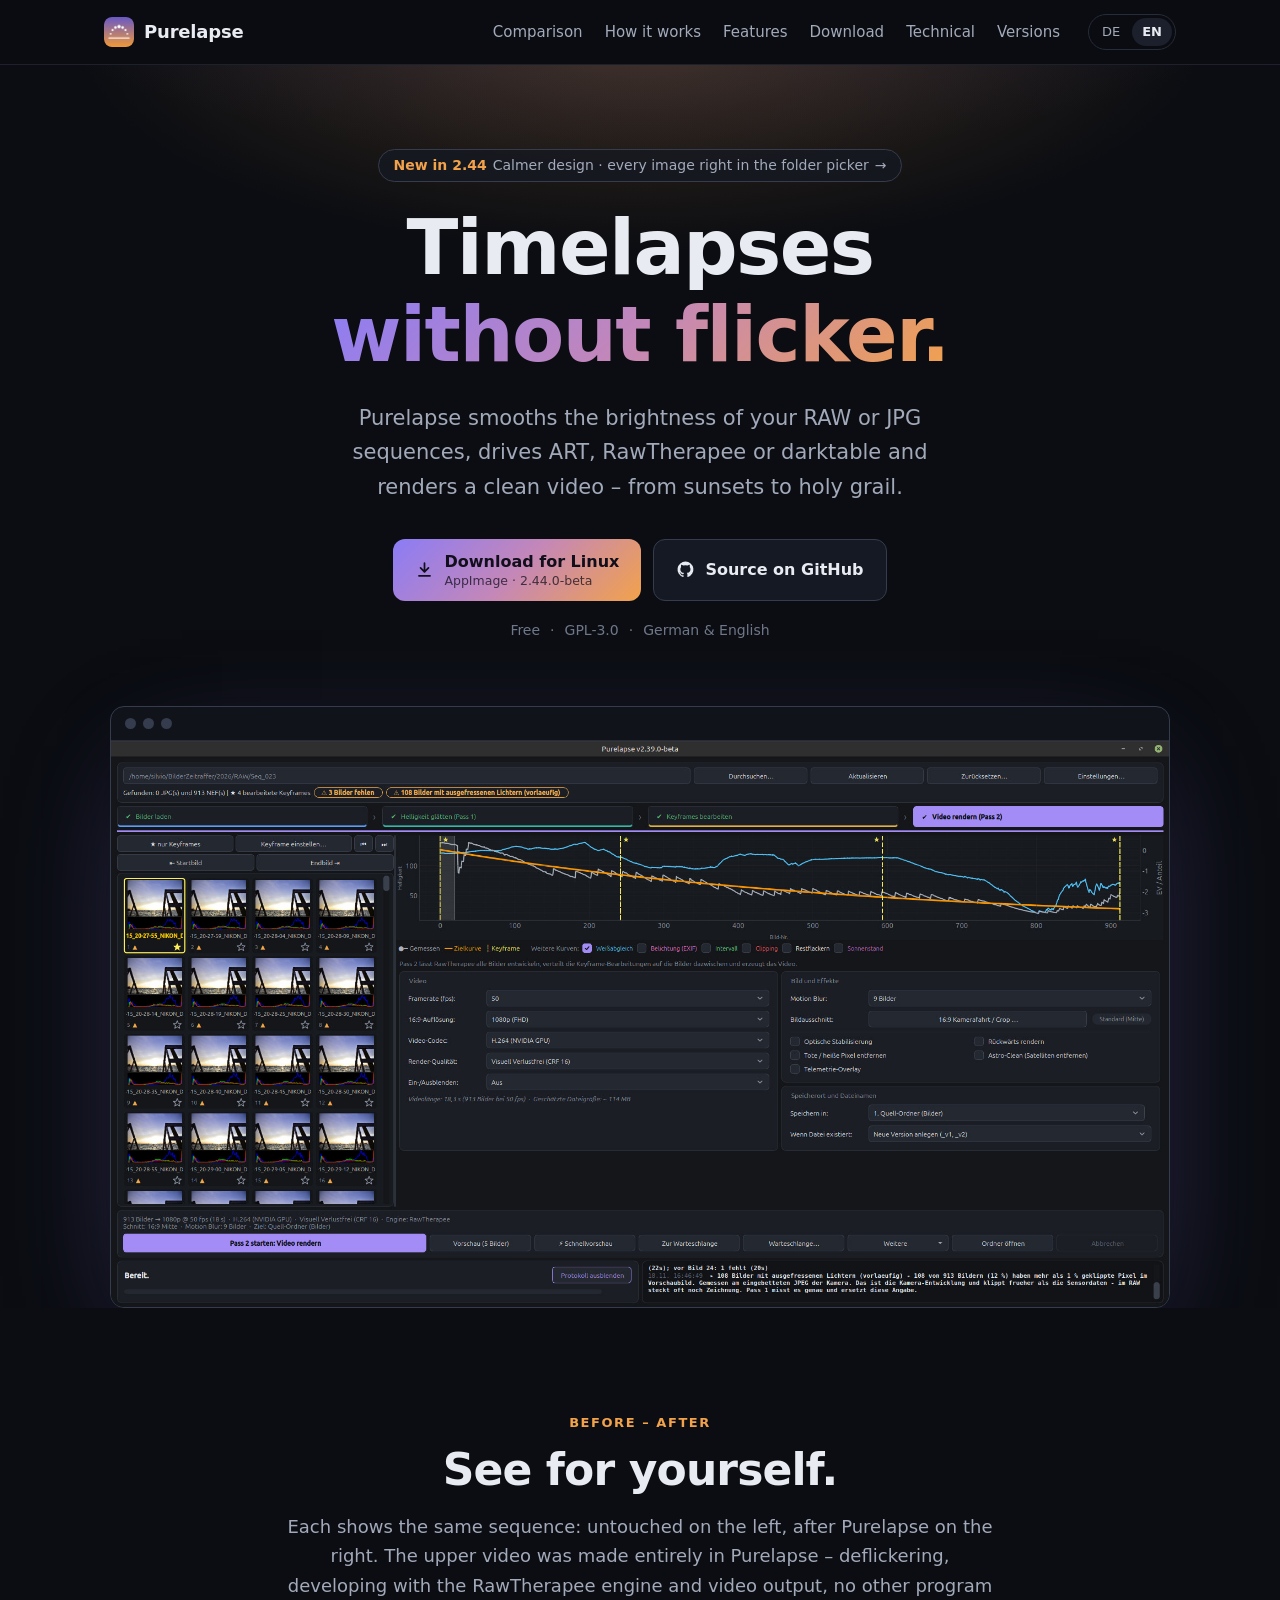
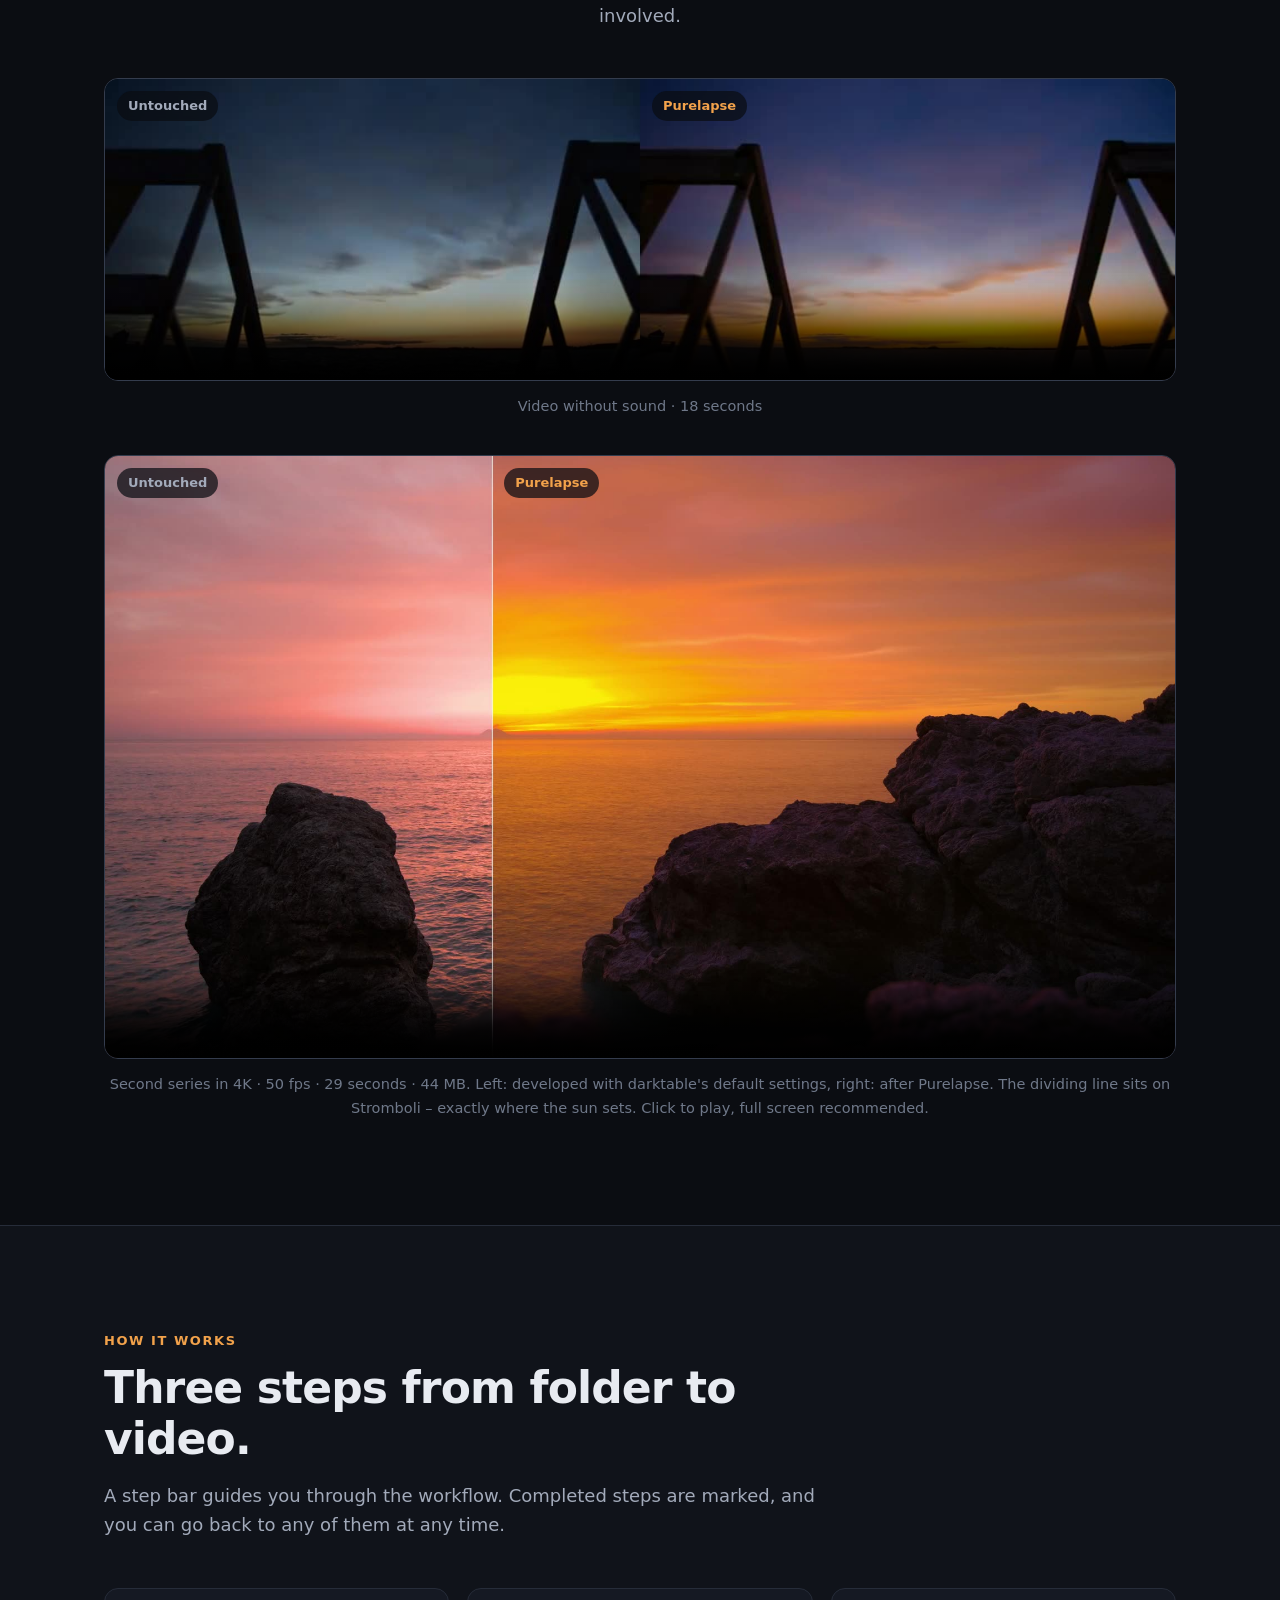
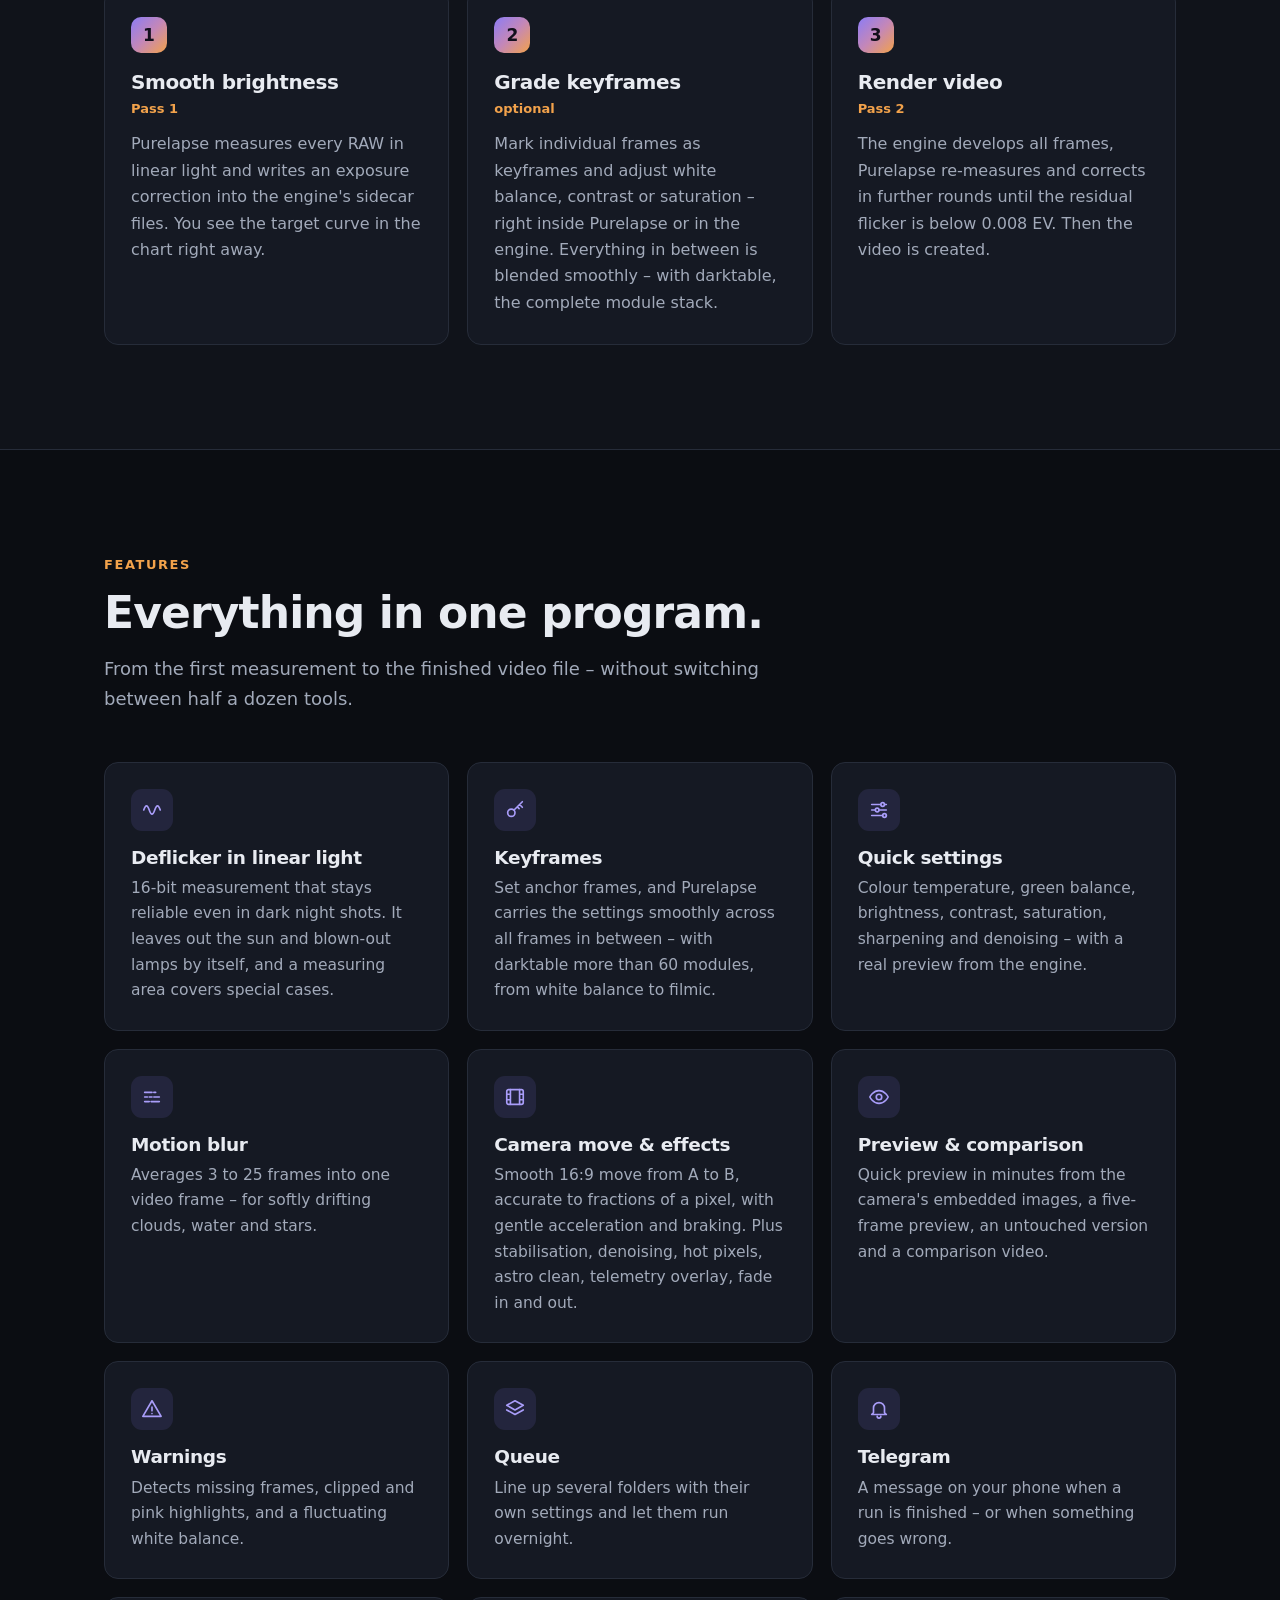
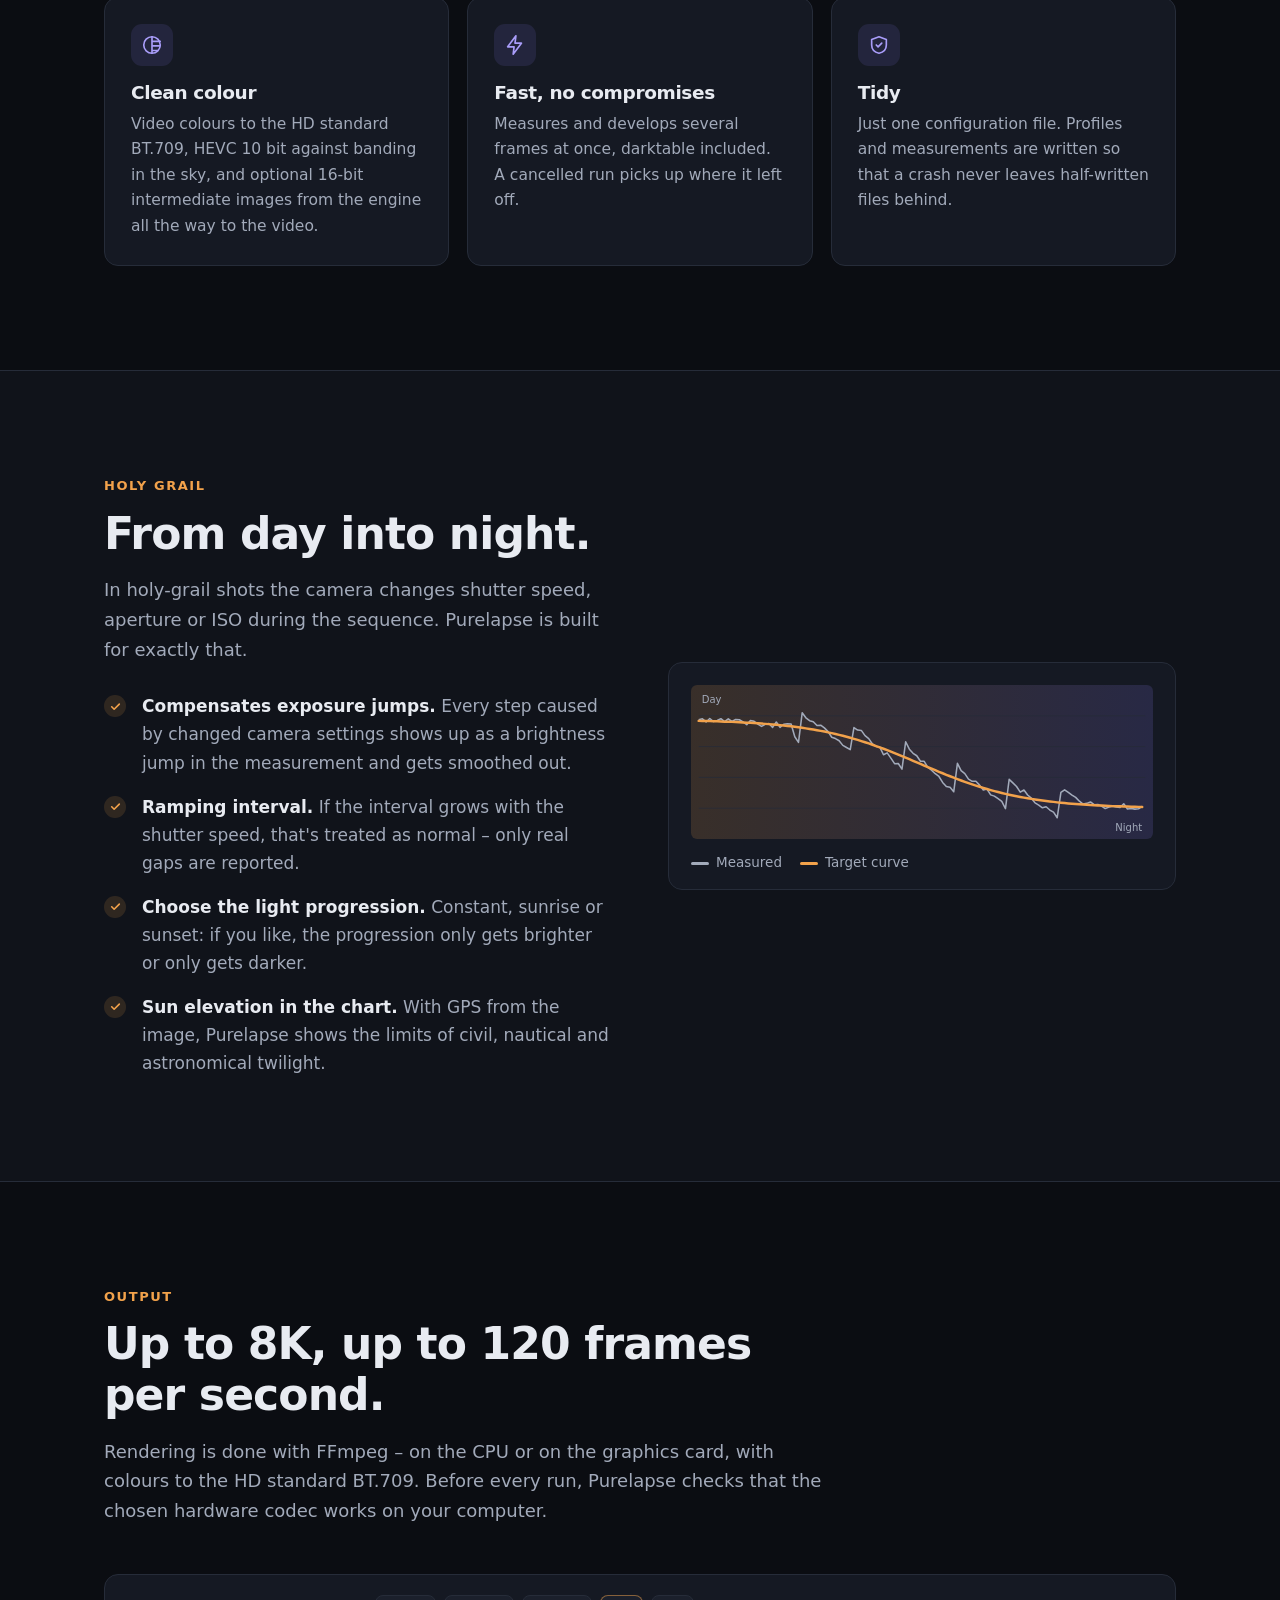
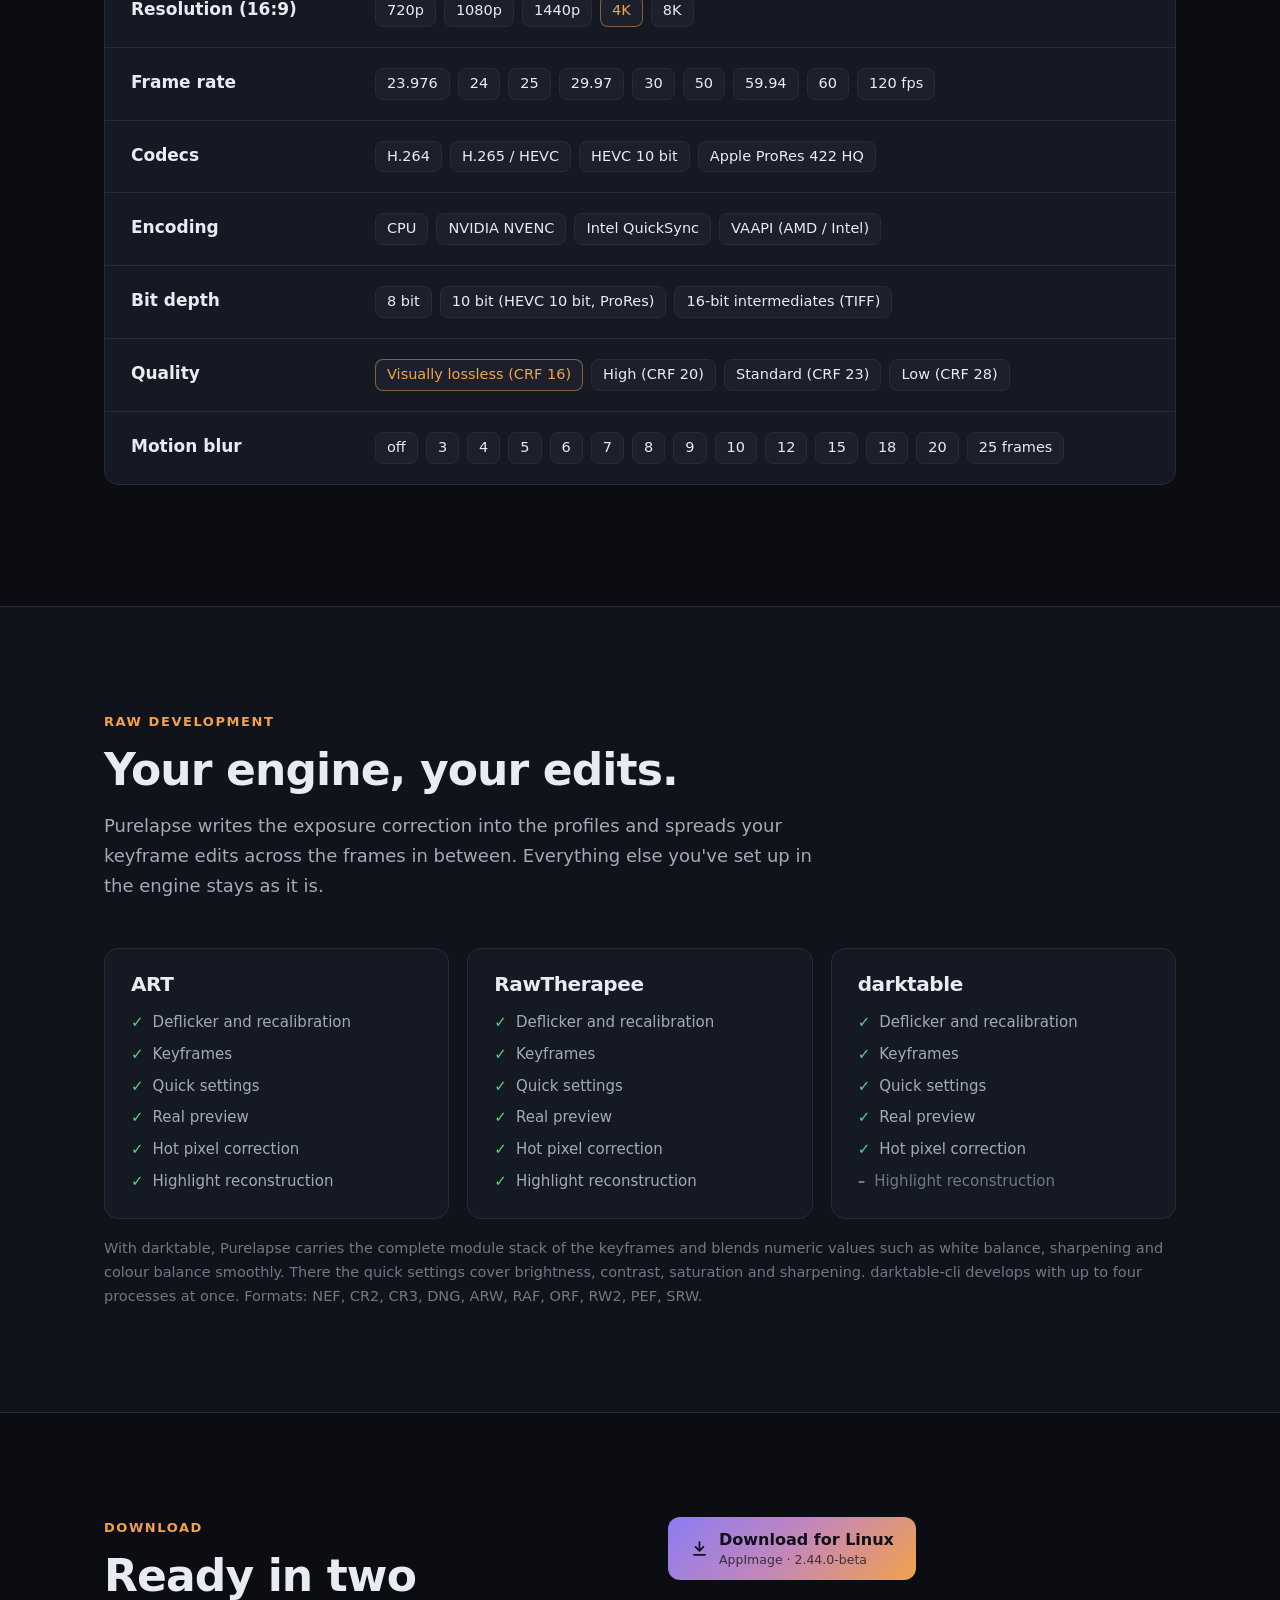
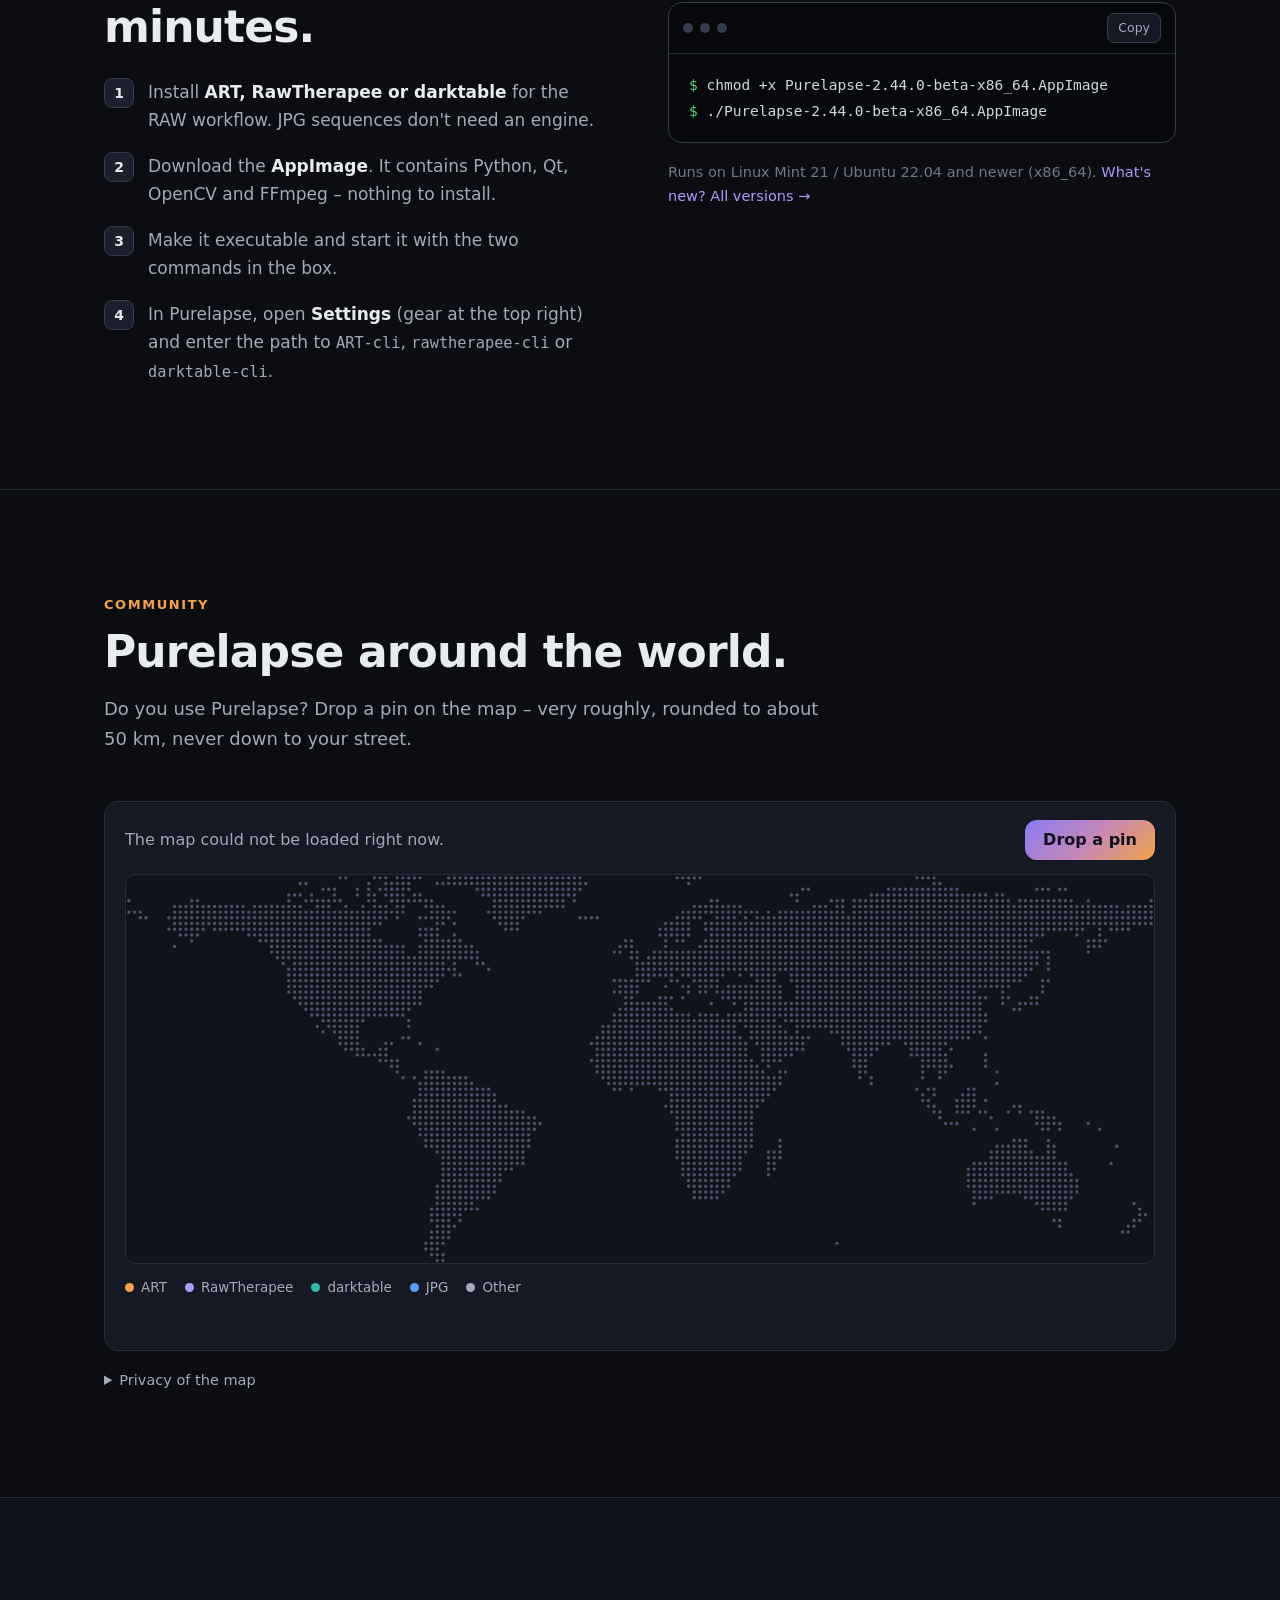
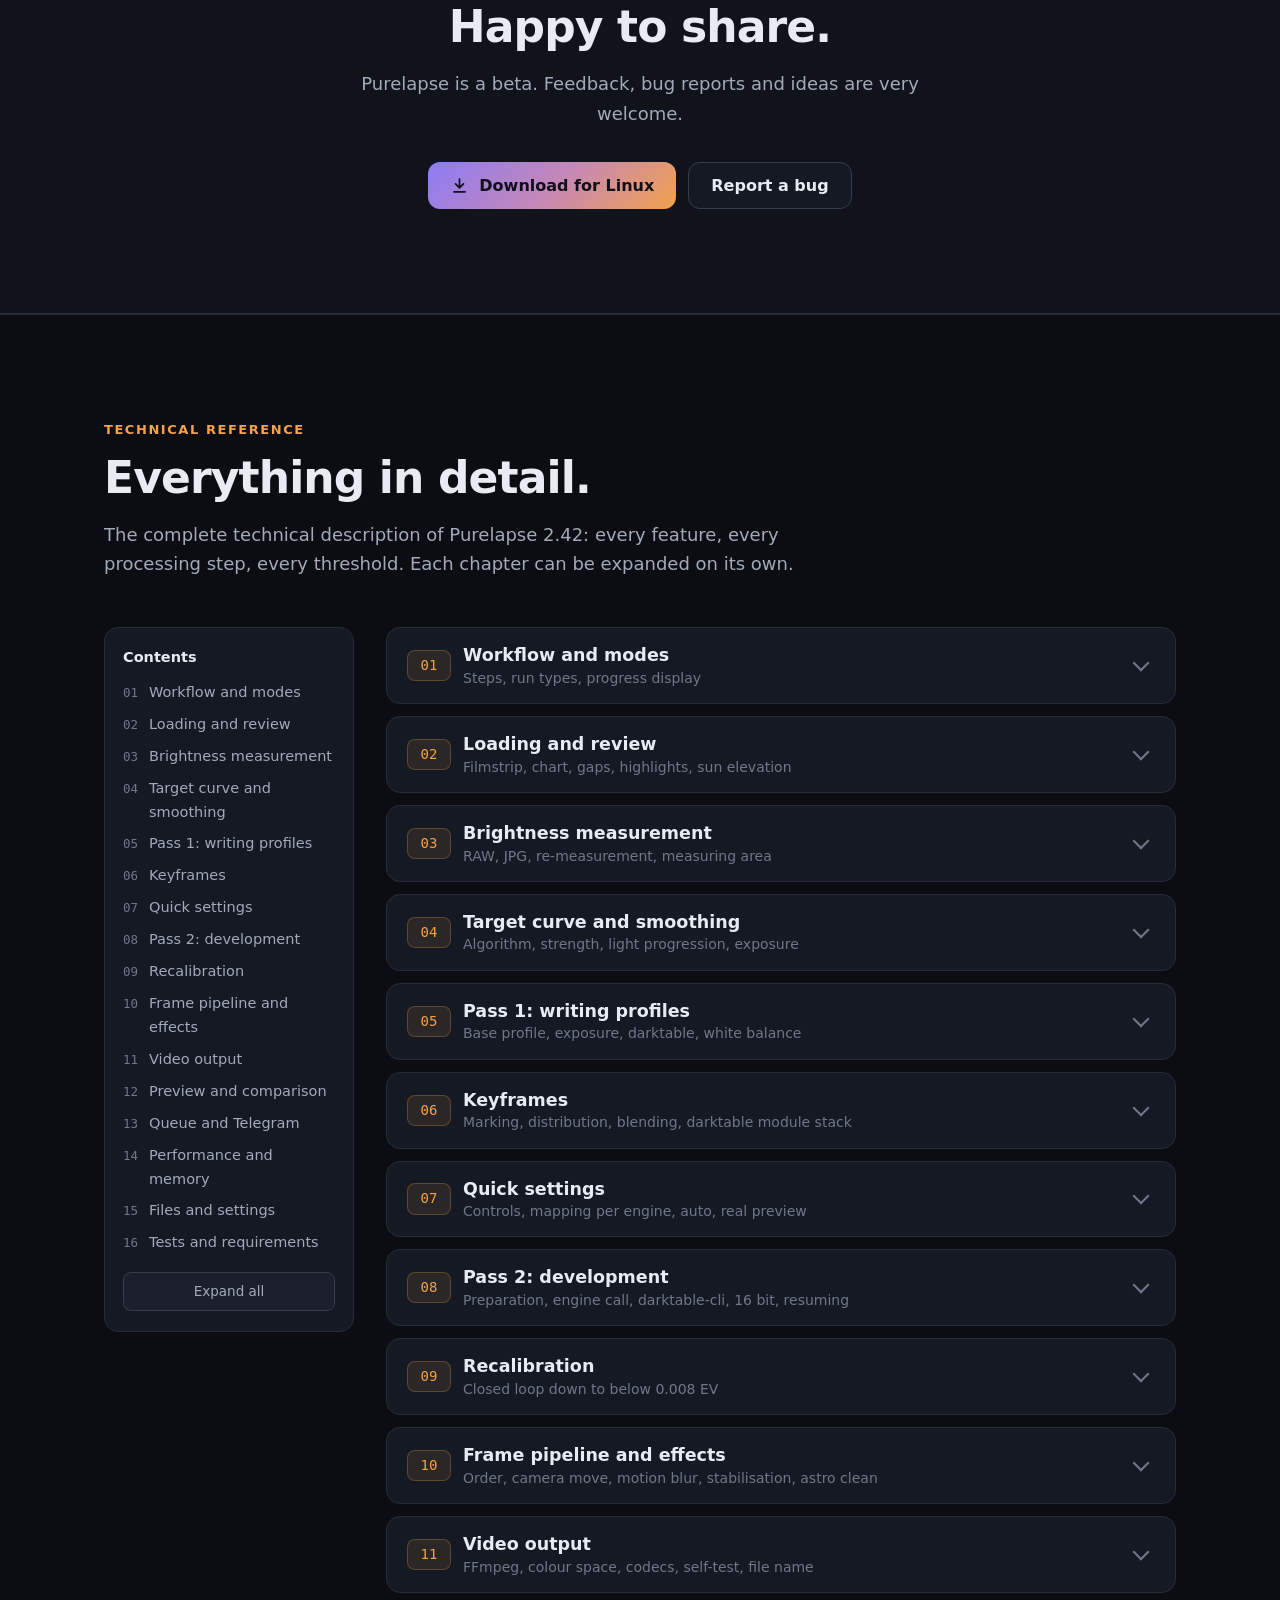
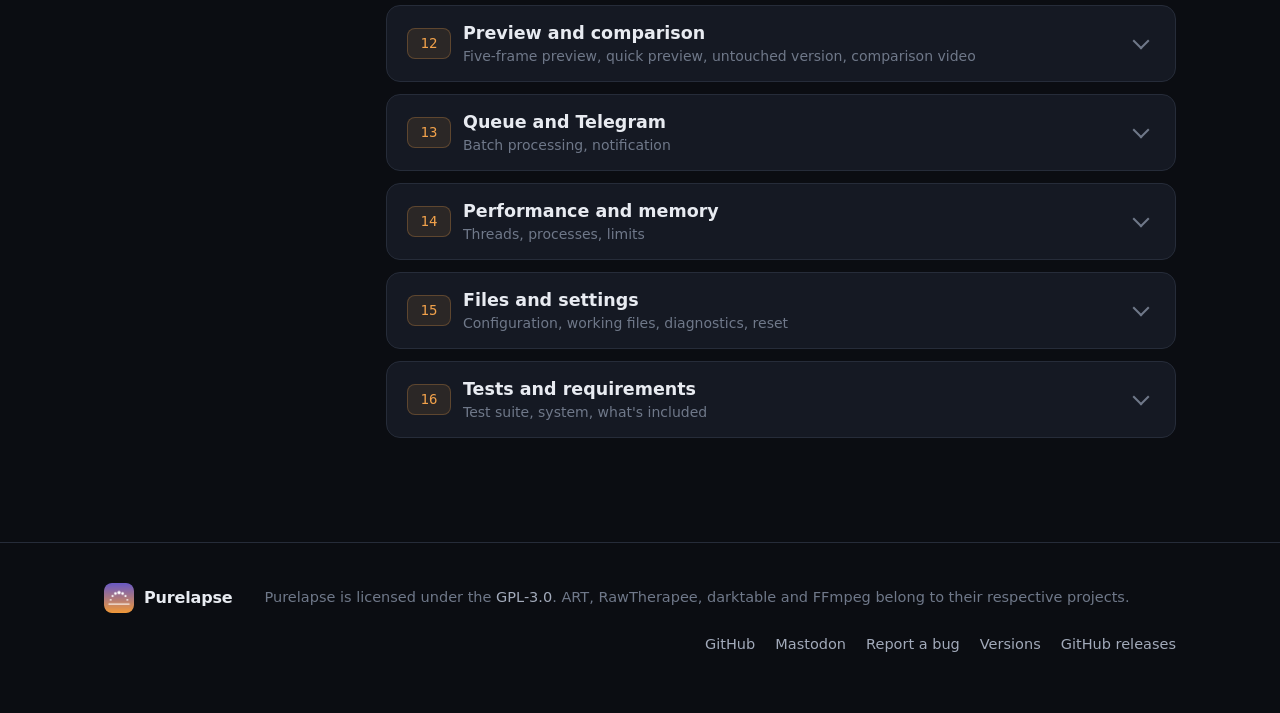
==== docs/en.html @ ccd07a4e "Purelapse 2.44.0-beta: ruhigeres Design, Ordnerwahl mit allen Bildern" ====
<!doctype html>
<html lang="en">
<head>
<meta charset="utf-8">
<meta name="viewport" content="width=device-width, initial-scale=1">
<title>Purelapse – flicker-free timelapses on Linux</title>
<meta name="description" content="Purelapse deflickers timelapses from RAW or JPG sequences, drives ART, RawTherapee and darktable, blends keyframes smoothly and renders the video in up to 8K. Free and open source for Linux.">
<link rel="me" href="https://mastodon.social/@purelapse">
<link rel="canonical" href="https://purelapse.org/en.html">
<link rel="alternate" hreflang="de" href="https://purelapse.org/">
<link rel="alternate" hreflang="en" href="https://purelapse.org/en.html">
<link rel="alternate" hreflang="x-default" href="https://purelapse.org/en.html">
<meta property="og:type" content="website">
<meta property="og:title" content="Purelapse – flicker-free timelapses on Linux">
<meta property="og:description" content="Purelapse deflickers timelapses from RAW or JPG sequences, drives ART, RawTherapee and darktable, blends keyframes smoothly and renders the video in up to 8K. Free and open source for Linux.">
<meta property="og:url" content="https://purelapse.org/en.html">
<meta property="og:image" content="https://purelapse.org/assets/og-image.jpg">
<meta property="og:locale" content="en_US">
<meta name="twitter:card" content="summary_large_image">
<meta name="theme-color" content="#0b0d12">
<link rel="icon" type="image/png" href="assets/favicon.png">
<link rel="apple-touch-icon" href="assets/icon.png">
<link rel="stylesheet" href="assets/style.css?v=7">

<script type="application/ld+json">
{
 "@context": "https://schema.org",
 "@type": "SoftwareApplication",
 "name": "Purelapse",
 "url": "https://purelapse.org/en.html",
 "description": "Purelapse deflickers timelapses from RAW or JPG sequences, drives ART, RawTherapee and darktable, blends keyframes smoothly and renders the video in up to 8K. Free and open source for Linux.",
 "applicationCategory": "MultimediaApplication",
 "applicationSubCategory": "Timelapse deflicker",
 "operatingSystem": "Linux",
 "inLanguage": [
  "de",
  "en"
 ],
 "isAccessibleForFree": true,
 "license": "https://www.gnu.org/licenses/gpl-3.0.html",
 "offers": {
  "@type": "Offer",
  "price": "0",
  "priceCurrency": "EUR"
 },
 "downloadUrl": "https://github.com/purelapse/purelapse/releases",
 "image": "https://purelapse.org/assets/og-image.jpg",
 "screenshot": "https://purelapse.org/screenshot.jpg",
 "sameAs": [
  "https://github.com/purelapse/purelapse"
 ]
}
</script>
</head>
<body>
<a class="skip" href="#main">Skip to content</a>

<header class="nav">
  <div class="wrap">
    <a class="brand" href="en.html"><img src="assets/icon.png" alt="" width="30" height="30">Purelapse</a>
    <nav class="nav-links" aria-label="Navigation"><a href="#vergleich">Comparison</a><a href="#ablauf">How it works</a><a href="#funktionen">Features</a><a href="#download">Download</a><a href="#technik">Technical</a><a href="versions.html">Versions</a></nav>
    <div class="lang" aria-label="Sprache / Language"><a href="index.html" hreflang="de" data-lang="de">DE</a><span>EN</span></div>
  </div>
</header>

<main id="main">
  <section class="hero">
    <div class="wrap">
      <a class="pill" href="versions.html#v2-44-0"><b>New in 2.44</b><span>Calmer design · every image right in the folder picker</span><span aria-hidden="true">→</span></a>
      <h1>Timelapses <span class="grad-text">without flicker.</span></h1>
      <p class="lead">Purelapse smooths the brightness of your RAW or JPG sequences, drives ART, RawTherapee or darktable and renders a clean video – from sunsets to holy grail.</p>
      <div class="cta">
        <a class="btn btn-primary" href="https://github.com/purelapse/purelapse/releases/download/v2.44.0-beta/Purelapse-2.44.0-beta-x86_64.AppImage"><svg viewBox="0 0 24 24" fill="none" stroke="currentColor" stroke-width="2.2" stroke-linecap="round" stroke-linejoin="round" aria-hidden="true"><path d="M12 4v11M7 10l5 5 5-5M5 20h14"/></svg><span>Download for Linux<small>AppImage · 2.44.0-beta</small></span></a>
        <a class="btn" href="https://github.com/purelapse/purelapse"><svg viewBox="0 0 24 24" fill="currentColor" aria-hidden="true"><path d="M12 2a10 10 0 0 0-3.2 19.5c.5.1.7-.2.7-.5v-1.7c-2.8.6-3.4-1.3-3.4-1.3-.4-1.2-1.1-1.5-1.1-1.5-.9-.6.1-.6.1-.6 1 .1 1.5 1 1.5 1 .9 1.5 2.3 1.1 2.9.8.1-.6.3-1.1.6-1.3-2.2-.3-4.6-1.1-4.6-5 0-1.1.4-2 1-2.7-.1-.3-.4-1.3.1-2.7 0 0 .8-.3 2.8 1a9.6 9.6 0 0 1 5 0c1.9-1.3 2.8-1 2.8-1 .5 1.4.2 2.4.1 2.7.6.7 1 1.6 1 2.7 0 3.9-2.4 4.7-4.6 5 .4.3.7.9.7 1.9V21c0 .3.2.6.7.5A10 10 0 0 0 12 2z"/></svg><span>Source on GitHub</span></a>
      </div>
      <p class="meta"><span>Free</span><span>GPL-3.0</span><span>German &amp; English</span></p>
      <div class="shot">
        <div class="shot-bar" aria-hidden="true"><i></i><i></i><i></i></div>
        <img src="screenshot.jpg" width="1919" height="1026" alt="Purelapse: filmstrip, brightness chart and render settings">
      </div>
    </div>
  </section>

  <section id="vergleich">
    <div class="wrap">
      <div class="section-head center">
        <div class="eyebrow">Before – after</div>
        <h2>See for yourself.</h2>
        <p>Each shows the same sequence: untouched on the left, after Purelapse on the right. The upper video was made entirely in Purelapse – deflickering, developing with the RawTherapee engine and video output, no other program involved.</p>
      </div>
      <div class="compare">
        <video id="cmp" src="assets/compare.mp4" poster="assets/compare-poster.jpg" muted loop playsinline preload="metadata" width="1280" height="360">Your browser can't play this video.</video>
        <span class="tag l">Untouched</span><span class="tag r">Purelapse</span>
      </div>
      <p class="caption">Video without sound · 18 seconds</p>
      <div class="compare compare-2 compare-split">
        <video src="assets/compare3.mp4" poster="assets/compare3-poster.jpg" controls playsinline preload="none" width="3840" height="2160">Your browser can't play this video.</video>
        <span class="tag l">Untouched</span><span class="tag r">Purelapse</span>
      </div>
      <p class="caption">Second series in 4K · 50 fps · 29 seconds · 44 MB. Left: developed with darktable's default settings, right: after Purelapse. The dividing line sits on Stromboli – exactly where the sun sets. Click to play, full screen recommended.</p>
    </div>
  </section>

  <section id="ablauf" class="alt">
    <div class="wrap">
      <div class="section-head">
        <div class="eyebrow">How it works</div>
        <h2>Three steps from folder to video.</h2>
        <p>A step bar guides you through the workflow. Completed steps are marked, and you can go back to any of them at any time.</p>
      </div>
      <div class="steps"><div class="step"><h3>Smooth brightness</h3><div class="tagline">Pass 1</div><p>Purelapse measures every RAW in linear light and writes an exposure correction into the engine's sidecar files. You see the target curve in the chart right away.</p></div><div class="step"><h3>Grade keyframes</h3><div class="tagline">optional</div><p>Mark individual frames as keyframes and adjust white balance, contrast or saturation – right inside Purelapse or in the engine. Everything in between is blended smoothly – with darktable, the complete module stack.</p></div><div class="step"><h3>Render video</h3><div class="tagline">Pass 2</div><p>The engine develops all frames, Purelapse re-measures and corrects in further rounds until the residual flicker is below 0.008 EV. Then the video is created.</p></div></div>
    </div>
  </section>

  <section id="funktionen">
    <div class="wrap">
      <div class="section-head">
        <div class="eyebrow">Features</div>
        <h2>Everything in one program.</h2>
        <p>From the first measurement to the finished video file – without switching between half a dozen tools.</p>
      </div>
      <div class="grid"><div class="card"><div class="ic"><svg viewBox="0 0 24 24" fill="none" stroke="currentColor" stroke-width="1.8" stroke-linecap="round" stroke-linejoin="round" aria-hidden="true"><path d="M3 12c2-6 4-6 6 0s4 6 6 0 4-6 6 0"/></svg></div><h3>Deflicker in linear light</h3><p>16-bit measurement that stays reliable even in dark night shots. It leaves out the sun and blown-out lamps by itself, and a measuring area covers special cases.</p></div><div class="card"><div class="ic"><svg viewBox="0 0 24 24" fill="none" stroke="currentColor" stroke-width="1.8" stroke-linecap="round" stroke-linejoin="round" aria-hidden="true"><circle cx="8" cy="15" r="4"/><path d="m11 12 9-9M17 6l3 3M14.5 8.5l2 2"/></svg></div><h3>Keyframes</h3><p>Set anchor frames, and Purelapse carries the settings smoothly across all frames in between – with darktable more than 60 modules, from white balance to filmic.</p></div><div class="card"><div class="ic"><svg viewBox="0 0 24 24" fill="none" stroke="currentColor" stroke-width="1.8" stroke-linecap="round" stroke-linejoin="round" aria-hidden="true"><path d="M4 6h10M18 6h2M4 12h4M12 12h8M4 18h12M20 18h0"/><circle cx="16" cy="6" r="2"/><circle cx="10" cy="12" r="2"/><circle cx="18" cy="18" r="2"/></svg></div><h3>Quick settings</h3><p>Colour temperature, green balance, brightness, contrast, saturation, sharpening and denoising – with a real preview from the engine.</p></div><div class="card"><div class="ic"><svg viewBox="0 0 24 24" fill="none" stroke="currentColor" stroke-width="1.8" stroke-linecap="round" stroke-linejoin="round" aria-hidden="true"><path d="M4 12h3M9 12h3M14 12h6M4 7h8M14 7h2M4 17h5M11 17h9"/></svg></div><h3>Motion blur</h3><p>Averages 3 to 25 frames into one video frame – for softly drifting clouds, water and stars.</p></div><div class="card"><div class="ic"><svg viewBox="0 0 24 24" fill="none" stroke="currentColor" stroke-width="1.8" stroke-linecap="round" stroke-linejoin="round" aria-hidden="true"><rect x="3" y="4" width="18" height="16" rx="2"/><path d="M7 4v16M17 4v16M3 9h4M3 15h4M17 9h4M17 15h4"/></svg></div><h3>Camera move &amp; effects</h3><p>Smooth 16:9 move from A to B, accurate to fractions of a pixel, with gentle acceleration and braking. Plus stabilisation, denoising, hot pixels, astro clean, telemetry overlay, fade in and out.</p></div><div class="card"><div class="ic"><svg viewBox="0 0 24 24" fill="none" stroke="currentColor" stroke-width="1.8" stroke-linecap="round" stroke-linejoin="round" aria-hidden="true"><path d="M2 12s3.5-7 10-7 10 7 10 7-3.5 7-10 7S2 12 2 12z"/><circle cx="12" cy="12" r="3"/></svg></div><h3>Preview &amp; comparison</h3><p>Quick preview in minutes from the camera's embedded images, a five-frame preview, an untouched version and a comparison video.</p></div><div class="card"><div class="ic"><svg viewBox="0 0 24 24" fill="none" stroke="currentColor" stroke-width="1.8" stroke-linecap="round" stroke-linejoin="round" aria-hidden="true"><path d="M12 3 2 20h20L12 3z"/><path d="M12 10v4M12 17h0"/></svg></div><h3>Warnings</h3><p>Detects missing frames, clipped and pink highlights, and a fluctuating white balance.</p></div><div class="card"><div class="ic"><svg viewBox="0 0 24 24" fill="none" stroke="currentColor" stroke-width="1.8" stroke-linecap="round" stroke-linejoin="round" aria-hidden="true"><path d="m12 3 9 5-9 5-9-5 9-5z"/><path d="m3 13 9 5 9-5"/></svg></div><h3>Queue</h3><p>Line up several folders with their own settings and let them run overnight.</p></div><div class="card"><div class="ic"><svg viewBox="0 0 24 24" fill="none" stroke="currentColor" stroke-width="1.8" stroke-linecap="round" stroke-linejoin="round" aria-hidden="true"><path d="M6 16V11a6 6 0 1 1 12 0v5l2 2H4l2-2zM10 20a2 2 0 0 0 4 0"/></svg></div><h3>Telegram</h3><p>A message on your phone when a run is finished – or when something goes wrong.</p></div><div class="card"><div class="ic"><svg viewBox="0 0 24 24" fill="none" stroke="currentColor" stroke-width="1.8" stroke-linecap="round" stroke-linejoin="round" aria-hidden="true"><circle cx="12" cy="12" r="9"/><path d="M12 3v18M12 8h9M12 13h8.6M12 18h6"/></svg></div><h3>Clean colour</h3><p>Video colours to the HD standard BT.709, HEVC 10 bit against banding in the sky, and optional 16-bit intermediate images from the engine all the way to the video.</p></div><div class="card"><div class="ic"><svg viewBox="0 0 24 24" fill="none" stroke="currentColor" stroke-width="1.8" stroke-linecap="round" stroke-linejoin="round" aria-hidden="true"><path d="M13 2 4 14h7l-1 8 9-12h-7l1-8z"/></svg></div><h3>Fast, no compromises</h3><p>Measures and develops several frames at once, darktable included. A cancelled run picks up where it left off.</p></div><div class="card"><div class="ic"><svg viewBox="0 0 24 24" fill="none" stroke="currentColor" stroke-width="1.8" stroke-linecap="round" stroke-linejoin="round" aria-hidden="true"><path d="M12 3 4 6v6c0 5 3.5 8 8 9 4.5-1 8-4 8-9V6l-8-3z"/><path d="m9 12 2 2 4-4"/></svg></div><h3>Tidy</h3><p>Just one configuration file. Profiles and measurements are written so that a crash never leaves half-written files behind.</p></div></div>
    </div>
  </section>

  <section class="alt">
    <div class="wrap split">
      <div>
        <div class="section-head" style="margin-bottom:0">
          <div class="eyebrow">Holy grail</div>
          <h2>From day into night.</h2>
          <p>In holy-grail shots the camera changes shutter speed, aperture or ISO during the sequence. Purelapse is built for exactly that.</p>
        </div>
        <ul class="ticks"><li><span><b>Compensates exposure jumps.</b> Every step caused by changed camera settings shows up as a brightness jump in the measurement and gets smoothed out.</span></li><li><span><b>Ramping interval.</b> If the interval grows with the shutter speed, that's treated as normal – only real gaps are reported.</span></li><li><span><b>Choose the light progression.</b> Constant, sunrise or sunset: if you like, the progression only gets brighter or only gets darker.</span></li><li><span><b>Sun elevation in the chart.</b> With GPS from the image, Purelapse shows the limits of civil, nautical and astronomical twilight.</span></li></ul>
      </div>
      <div class="curve">
        <svg viewBox="0 0 600 200" role="img" aria-label="Schematic chart: measured brightness with jumps and the smoothed target curve">
  <defs><linearGradient id="sky" x1="0" x2="1"><stop offset="0" stop-color="#f2a24b" stop-opacity=".16"/><stop offset="1" stop-color="#8b7cf6" stop-opacity=".16"/></linearGradient></defs>
  <rect x="0" y="0" width="600" height="200" rx="8" fill="url(#sky)"/>
  <g stroke="#262c39" stroke-width="1"><line x1="10" x2="590" y1="40" y2="40"/><line x1="10" x2="590" y1="80" y2="80"/><line x1="10" x2="590" y1="120" y2="120"/><line x1="10" x2="590" y1="160" y2="160"/></g>
  <polyline points="10.0,45.2 14.8,43.9 19.6,48.0 24.4,43.5 29.2,47.4 34.0,46.1 38.8,43.8 43.6,47.6 48.4,44.0 53.2,47.4 58.0,44.7 62.8,45.1 67.6,48.0 72.4,51.5 77.2,46.1 82.0,47.2 86.8,50.8 91.6,53.7 96.4,51.1 101.2,50.0 106.0,55.1 110.8,48.1 115.6,55.0 120.4,51.0 125.2,50.3 130.0,50.7 134.8,67.2 139.6,74.5 144.4,36.1 149.2,42.6 154.0,46.4 158.8,47.7 163.6,52.6 168.4,52.2 173.2,55.7 178.0,60.5 182.8,67.9 187.6,69.6 192.4,72.4 197.2,78.4 202.0,81.2 206.8,83.9 211.6,55.3 216.4,58.5 221.2,59.0 226.0,65.8 230.8,69.6 235.6,76.6 240.4,79.8 245.2,80.6 250.0,90.6 254.8,88.1 259.6,95.0 264.4,102.2 269.2,102.0 274.0,109.3 278.8,73.7 283.6,83.3 288.4,88.7 293.2,91.9 298.0,99.0 302.8,99.1 307.6,106.9 312.4,110.7 317.2,115.2 322.0,118.8 326.8,126.5 331.6,131.9 336.4,132.7 341.2,138.7 346.0,101.7 350.8,111.2 355.6,115.1 360.4,122.2 365.2,125.1 370.0,125.0 374.8,130.0 379.6,136.3 384.4,135.2 389.2,142.7 394.0,144.3 398.8,147.7 403.6,151.1 408.4,160.5 413.2,122.5 418.0,127.1 422.8,131.8 427.6,139.2 432.4,136.4 437.2,142.8 442.0,147.0 446.8,153.1 451.6,155.9 456.4,159.5 461.2,158.1 466.0,162.4 470.8,165.1 475.6,172.4 480.4,139.5 485.2,136.1 490.0,139.4 494.8,142.9 499.6,145.9 504.4,150.9 509.2,154.6 514.0,153.7 518.8,151.9 523.6,155.5 528.4,155.3 533.2,157.2 538.0,160.5 542.8,158.6 547.6,157.4 552.4,158.4 557.2,159.0 562.0,154.2 566.8,161.1 571.6,160.3 576.4,161.2 581.2,160.7 586.0,157.6" fill="none" stroke="#a2aaba" stroke-width="2" stroke-linejoin="round"/>
  <polyline points="10.0,46.6 14.8,46.7 19.6,46.8 24.4,46.9 29.2,47.1 34.0,47.2 38.8,47.4 43.6,47.6 48.4,47.7 53.2,47.9 58.0,48.1 62.8,48.4 67.6,48.6 72.4,48.9 77.2,49.1 82.0,49.4 86.8,49.8 91.6,50.1 96.4,50.5 101.2,50.8 106.0,51.2 110.8,51.7 115.6,52.1 120.4,52.6 125.2,53.2 130.0,53.7 134.8,54.3 139.6,54.9 144.4,55.6 149.2,56.3 154.0,57.1 158.8,57.9 163.6,58.7 168.4,59.6 173.2,60.5 178.0,61.5 182.8,62.5 187.6,63.6 192.4,64.8 197.2,66.0 202.0,67.2 206.8,68.5 211.6,69.9 216.4,71.3 221.2,72.8 226.0,74.3 230.8,75.9 235.6,77.6 240.4,79.3 245.2,81.0 250.0,82.8 254.8,84.6 259.6,86.5 264.4,88.4 269.2,90.4 274.0,92.3 278.8,94.3 283.6,96.4 288.4,98.4 293.2,100.4 298.0,102.5 302.8,104.6 307.6,106.6 312.4,108.6 317.2,110.7 322.0,112.7 326.8,114.6 331.6,116.6 336.4,118.5 341.2,120.4 346.0,122.2 350.8,124.0 355.6,125.7 360.4,127.4 365.2,129.1 370.0,130.7 374.8,132.2 379.6,133.7 384.4,135.1 389.2,136.5 394.0,137.8 398.8,139.0 403.6,140.2 408.4,141.4 413.2,142.5 418.0,143.5 422.8,144.5 427.6,145.4 432.4,146.3 437.2,147.1 442.0,147.9 446.8,148.7 451.6,149.4 456.4,150.1 461.2,150.7 466.0,151.3 470.8,151.8 475.6,152.4 480.4,152.9 485.2,153.3 490.0,153.8 494.8,154.2 499.6,154.5 504.4,154.9 509.2,155.2 514.0,155.6 518.8,155.9 523.6,156.1 528.4,156.4 533.2,156.6 538.0,156.9 542.8,157.1 547.6,157.3 552.4,157.4 557.2,157.6 562.0,157.8 566.8,157.9 571.6,158.1 576.4,158.2 581.2,158.3 586.0,158.4" fill="none" stroke="#f2a24b" stroke-width="3.2" stroke-linecap="round"/>
  <text x="14" y="24" fill="#a2aaba" font-size="13" font-family="system-ui, sans-serif">Day</text>
  <text x="586" y="190" fill="#a2aaba" font-size="13" text-anchor="end" font-family="system-ui, sans-serif">Night</text>
</svg>
        <div class="legend"><span><i style="background:#a2aaba"></i>Measured</span><span><i style="background:#f2a24b"></i>Target curve</span></div>
      </div>
    </div>
  </section>

  <section>
    <div class="wrap">
      <div class="section-head">
        <div class="eyebrow">Output</div>
        <h2>Up to 8K, up to 120 frames per second.</h2>
        <p>Rendering is done with FFmpeg – on the CPU or on the graphics card, with colours to the HD standard BT.709. Before every run, Purelapse checks that the chosen hardware codec works on your computer.</p>
      </div>
      <dl class="specs"><div class="spec"><dt>Resolution (16:9)</dt><dd><div class="chips"><span class="chip">720p</span><span class="chip">1080p</span><span class="chip">1440p</span><span class="chip hi">4K</span><span class="chip">8K</span></div></dd></div><div class="spec"><dt>Frame rate</dt><dd><div class="chips"><span class="chip">23.976</span><span class="chip">24</span><span class="chip">25</span><span class="chip">29.97</span><span class="chip">30</span><span class="chip">50</span><span class="chip">59.94</span><span class="chip">60</span><span class="chip">120 fps</span></div></dd></div><div class="spec"><dt>Codecs</dt><dd><div class="chips"><span class="chip">H.264</span><span class="chip">H.265 / HEVC</span><span class="chip">HEVC 10 bit</span><span class="chip">Apple ProRes 422 HQ</span></div></dd></div><div class="spec"><dt>Encoding</dt><dd><div class="chips"><span class="chip">CPU</span><span class="chip">NVIDIA NVENC</span><span class="chip">Intel QuickSync</span><span class="chip">VAAPI (AMD / Intel)</span></div></dd></div><div class="spec"><dt>Bit depth</dt><dd><div class="chips"><span class="chip">8 bit</span><span class="chip">10 bit (HEVC 10 bit, ProRes)</span><span class="chip">16-bit intermediates (TIFF)</span></div></dd></div><div class="spec"><dt>Quality</dt><dd><div class="chips"><span class="chip hi">Visually lossless (CRF 16)</span><span class="chip">High (CRF 20)</span><span class="chip">Standard (CRF 23)</span><span class="chip">Low (CRF 28)</span></div></dd></div><div class="spec"><dt>Motion blur</dt><dd><div class="chips"><span class="chip">off</span><span class="chip">3</span><span class="chip">4</span><span class="chip">5</span><span class="chip">6</span><span class="chip">7</span><span class="chip">8</span><span class="chip">9</span><span class="chip">10</span><span class="chip">12</span><span class="chip">15</span><span class="chip">18</span><span class="chip">20</span><span class="chip">25 frames</span></div></dd></div></dl>
    </div>
  </section>

  <section class="alt">
    <div class="wrap">
      <div class="section-head">
        <div class="eyebrow">RAW development</div>
        <h2>Your engine, your edits.</h2>
        <p>Purelapse writes the exposure correction into the profiles and spreads your keyframe edits across the frames in between. Everything else you've set up in the engine stays as it is.</p>
      </div>
      <div class="engines"><div class="engine"><h3>ART</h3><ul><li>Deflicker and recalibration</li><li>Keyframes</li><li>Quick settings</li><li>Real preview</li><li>Hot pixel correction</li><li>Highlight reconstruction</li></ul></div><div class="engine"><h3>RawTherapee</h3><ul><li>Deflicker and recalibration</li><li>Keyframes</li><li>Quick settings</li><li>Real preview</li><li>Hot pixel correction</li><li>Highlight reconstruction</li></ul></div><div class="engine"><h3>darktable</h3><ul><li>Deflicker and recalibration</li><li>Keyframes</li><li>Quick settings</li><li>Real preview</li><li>Hot pixel correction</li><li class="no">Highlight reconstruction</li></ul></div></div>
      <p class="note">With darktable, Purelapse carries the complete module stack of the keyframes and blends numeric values such as white balance, sharpening and colour balance smoothly. There the quick settings cover brightness, contrast, saturation and sharpening. darktable-cli develops with up to four processes at once. Formats: NEF, CR2, CR3, DNG, ARW, RAF, ORF, RW2, PEF, SRW.</p>
    </div>
  </section>

  <section id="download">
    <div class="wrap install">
      <div>
        <div class="section-head" style="margin-bottom:0">
          <div class="eyebrow">Download</div>
          <h2>Ready in two minutes.</h2>
        </div>
        <ol><li><span>Install <b>ART, RawTherapee or darktable</b> for the RAW workflow. JPG sequences don't need an engine.</span></li><li><span>Download the <b>AppImage</b>. It contains Python, Qt, OpenCV and FFmpeg – nothing to install.</span></li><li><span>Make it executable and start it with the two commands in the box.</span></li><li><span>In Purelapse, open <b>Settings</b> (gear at the top right) and enter the path to <code>ART-cli</code>, <code>rawtherapee-cli</code> or <code>darktable-cli</code>.</span></li></ol>
      </div>
      <div>
        <div class="cta" style="justify-content:flex-start;margin-top:0;margin-bottom:22px">
          <a class="btn btn-primary" href="https://github.com/purelapse/purelapse/releases/download/v2.44.0-beta/Purelapse-2.44.0-beta-x86_64.AppImage"><svg viewBox="0 0 24 24" fill="none" stroke="currentColor" stroke-width="2.2" stroke-linecap="round" stroke-linejoin="round" aria-hidden="true"><path d="M12 4v11M7 10l5 5 5-5M5 20h14"/></svg><span>Download for Linux<small>AppImage · 2.44.0-beta</small></span></a>
        </div>
        <div class="term">
          <div class="term-bar"><i></i><i></i><i></i><button type="button" id="copy" data-text="chmod +x Purelapse-2.44.0-beta-x86_64.AppImage\n./Purelapse-2.44.0-beta-x86_64.AppImage" data-done="Copied">Copy</button></div>
          <pre><span class="p">$</span> chmod +x Purelapse-2.44.0-beta-x86_64.AppImage
<span class="p">$</span> ./Purelapse-2.44.0-beta-x86_64.AppImage</pre>
        </div>
        <p class="req">Runs on Linux Mint 21 / Ubuntu 22.04 and newer (x86_64). <a href="versions.html">What's new? All versions →</a></p>
      </div>
    </div>
  </section>

  <section id="karte" class="karte" data-api="https://purelapse-karte.purelapse.workers.dev" data-sitekey="0x4AAAAAAGKrT-gioaOFMFul">
    <div class="wrap">
      <div class="section-head">
        <div class="eyebrow">Community</div>
        <h2>Purelapse around the world.</h2>
        <p>Do you use Purelapse? Drop a pin on the map – very roughly, rounded to about 50&nbsp;km, never down to your street.</p>
      </div>
      <div class="map-card">
        <div class="map-top">
          <p class="map-stats" aria-live="polite"></p>
          <button type="button" class="btn btn-primary map-set">Drop a pin</button>
        </div>
        <div class="map-frame">
          <div class="map-hint" hidden></div>
          <svg class="map" viewBox="0 0 360 136" role="img" aria-label="World map with the pins of Purelapse users"><image href="assets/welt.svg" x="0" y="0" width="360" height="136"/><g class="pins"></g><g class="pick"></g></svg>
          <div class="map-tip" hidden></div>
        </div>
        <div class="map-legend"><span><i style="background:#f2a24b"></i>ART</span><span><i style="background:#a99df9"></i>RawTherapee</span><span><i style="background:#35b8a8"></i>darktable</span><span><i style="background:#5b9cf6"></i>JPG</span><span><i style="background:#a2aaba"></i>Other</span></div>
        <form class="map-form" hidden>
          <fieldset><legend>How's it going?</legend><div class="map-chips"><label><input type="radio" name="reaktion" value="laeuft"><span>Works</span></label><label><input type="radio" name="reaktion" value="holygrail"><span>Holy grail done</span></label><label><input type="radio" name="reaktion" value="danke"><span>Thanks</span></label><label><input type="radio" name="reaktion" value="begeistert"><span>Thrilled</span></label><label><input type="radio" name="reaktion" value="getueftelt"><span>Tinkering</span></label></div></fieldset>
          <fieldset><legend>What do you develop with?</legend><div class="map-chips"><label><input type="radio" name="engine" value="art"><span>ART</span></label><label><input type="radio" name="engine" value="rt"><span>RawTherapee</span></label><label><input type="radio" name="engine" value="dt"><span>darktable</span></label><label><input type="radio" name="engine" value="jpg"><span>JPG</span></label><label><input type="radio" name="engine" value="andere"><span>Other</span></label></div></fieldset>
          <label class="map-consent"><input type="checkbox" name="zustimmung"><span>I agree that my approximate location (rounded to about 50&nbsp;km), my reaction and the engine appear publicly on this map.</span></label>
          <div class="map-turnstile"></div>
          <div class="map-actions"><button type="submit" class="btn btn-primary" disabled>Send pin</button><button type="button" class="btn map-cancel">Cancel</button></div>
        </form>
        <p class="map-msg" aria-live="polite"></p>
      </div>
      <details class="map-privacy"><summary>Privacy of the map</summary><div><p><b>What is stored:</b> the location rounded to 0.5° (about 50&nbsp;km) – rounded already in your browser –, the chosen reaction and engine, the country Cloudflare derives from your connection when sending, and the time (only the month is shown). No name, no e-mail address, no IP address.</p><p><b>One pin per day:</b> to keep the map from being flooded, a check value (hash) of IP address, date and a secret key is formed when sending and kept until the next day. The IP address itself is not stored; without the secret key the check value cannot be traced back to it.</p><p><b>Services:</b> the pins are stored in a Cloudflare database within the EU jurisdiction. Only when you scroll to the map does your browser load the pins from Cloudflare; like any web server, Cloudflare sees your IP address. The Cloudflare Turnstile bot check is only loaded when you want to drop a pin.</p><p><b>Voluntary and deletable:</b> a pin only appears with your explicit consent. If you want it removed, give its number (shown in the pin's tooltip) via <a href="https://github.com/purelapse/purelapse/issues">GitHub</a> – it is then deleted from the database.</p><p>The source code of the service is open: <a href="https://github.com/purelapse/purelapse/blob/main/karte/worker.js">karte/worker.js</a>.</p></div></details>
    </div>
  </section>

  <section class="final alt">
    <div class="wrap">
      <h2>Happy to share.</h2>
      <p>Purelapse is a beta. Feedback, bug reports and ideas are very welcome.</p>
      <div class="cta">
        <a class="btn btn-primary" href="https://github.com/purelapse/purelapse/releases/download/v2.44.0-beta/Purelapse-2.44.0-beta-x86_64.AppImage"><svg viewBox="0 0 24 24" fill="none" stroke="currentColor" stroke-width="2.2" stroke-linecap="round" stroke-linejoin="round" aria-hidden="true"><path d="M12 4v11M7 10l5 5 5-5M5 20h14"/></svg><span>Download for Linux</span></a>
        <a class="btn" href="https://github.com/purelapse/purelapse/issues">Report a bug</a>
      </div>
    </div>
  </section>

  <section id="technik" class="tech">
    <div class="wrap">
      <div class="section-head">
        <div class="eyebrow">Technical reference</div>
        <h2>Everything in detail.</h2>
        <p>The complete technical description of Purelapse 2.42: every feature, every processing step, every threshold. Each chapter can be expanded on its own.</p>
      </div>
      <div class="tech-layout">
        <nav class="toc" aria-label="Contents of the technical reference">
          <div class="toc-head">Contents</div>
          <ol>
            <li><a href="#t-ablauf">Workflow and modes</a></li>
            <li><a href="#t-sichtung">Loading and review</a></li>
            <li><a href="#t-messung">Brightness measurement</a></li>
            <li><a href="#t-zielkurve">Target curve and smoothing</a></li>
            <li><a href="#t-pass1">Pass 1: writing profiles</a></li>
            <li><a href="#t-keyframes">Keyframes</a></li>
            <li><a href="#t-schnell">Quick settings</a></li>
            <li><a href="#t-pass2">Pass 2: development</a></li>
            <li><a href="#t-kalib">Recalibration</a></li>
            <li><a href="#t-bild">Frame pipeline and effects</a></li>
            <li><a href="#t-video">Video output</a></li>
            <li><a href="#t-vorschau">Preview and comparison</a></li>
            <li><a href="#t-stapel">Queue and Telegram</a></li>
            <li><a href="#t-leistung">Performance and memory</a></li>
            <li><a href="#t-dateien">Files and settings</a></li>
            <li><a href="#t-qs">Tests and requirements</a></li>
          </ol>
          <button type="button" class="toc-all" data-open="Expand all" data-close="Collapse all">Expand all</button>
        </nav>
        <div class="chapters">

          <details class="chap" id="t-ablauf">
            <summary><span class="num">01</span><span class="ttl">Workflow and modes<small>Steps, run types, progress display</small></span></summary>
            <div class="chap-body">
              <h4>Step bar</h4>
              <p>The interface guides you through four steps: <b>Load images</b> → <b>Smooth brightness</b> → <b>Edit keyframes</b> → <b>Render video</b>. For RAW, “Smooth brightness” is pass 1 and “Render video” is pass 2; for JPG the keyframe step is skipped. Completed steps are marked, and every step stays clickable.</p>
              <h4>Run types</h4>
              <div class="tbl"><table>
                <thead><tr><th>Run</th><th>What happens</th></tr></thead>
                <tbody>
                  <tr><td>JPG direct</td><td>Measures all JPGs, evens out brightness and colour channels, stores the deflickered frames (JPG quality 95) in <code>Purelapse/Deflickered_JPG</code> and renders the video in a single run.</td></tr>
                  <tr><td>RAW pass 1</td><td>Measures every RAW in linear light, computes the target curve and writes the exposure correction into the engine's sidecar file (<code>.arp</code>, <code>.pp3</code> or <code>.xmp</code>).</td></tr>
                  <tr><td>RAW pass 2</td><td>Distributes the keyframes, has the engine develop, re-measures the result, recalibrates and renders the video.</td></tr>
                  <tr><td>Preview (5 frames)</td><td>Develops five frames spread evenly across the sequence with all current settings.</td></tr>
                  <tr><td>Quick preview</td><td>A rough video in minutes from the camera's embedded preview images.</td></tr>
                  <tr><td>Untouched version</td><td>The timelapse without any processing, as a reference.</td></tr>
                  <tr><td>Comparison video</td><td>Two finished videos side by side or split.</td></tr>
                </tbody>
              </table></div>
              <h4>Folders and formats</h4>
              <ul>
                <li>A folder holds one sequence – JPG or RAW, not mixed. If both are present, RAW is used.</li>
                <li>RAW formats: NEF, CR2, CR3, DNG, ARW, RAF, ORF, RW2, PEF, SRW.</li>
                <li>At start-up Purelapse offers the last workflow and shows its state: number of RAW/JPG files, “pass 1 done”, “frames developed”, number of finished videos and the time of the last change. Only file names are read, so the dialog appears instantly.</li>
              </ul>
              <h4>Progress display and log</h4>
              <ul>
                <li>Before every run Purelapse shows the expected steps (e.g. development → measure result → recalibration → stabilisation → render video). Each step gets its duration and state; progress, remaining time and percentage are shown in the status line.</li>
                <li>The log window shows every message with a time stamp, coloured by error, warning and success. It opens by itself on an error. All messages exist in German and English.</li>
                <li>“Cancel” stops any run; running engine processes are terminated immediately.</li>
              </ul>
            </div>
          </details>

          <details class="chap" id="t-sichtung">
            <summary><span class="num">02</span><span class="ttl">Loading and review<small>Filmstrip, chart, gaps, highlights, sun elevation</small></span></summary>
            <div class="chap-body">
              <h4>Filmstrip</h4>
              <ul>
                <li>Thumbnails come from the camera JPEG embedded in the RAW file; if there is none, rawpy develops the frame at half size. Every tile (128 × 85 pixels) carries an RGB histogram.</li>
                <li>Loading runs in parallel on all CPU cores but one.</li>
                <li>Keyframes are marked; “★ keyframes only” hides all other frames without breaking the link to the chart. Buttons jump to the first and last frame.</li>
                <li><b>Start frame / End frame</b> restrict the workflow to part of the sequence. The choice is stored per folder; run pass 1 again afterwards.</li>
              </ul>
              <h4>Engine detection</h4>
              <p>If the folder already contains sidecar files of exactly one engine (<code>.arp</code>, <code>.pp3</code> or genuine darktable <code>.xmp</code>), Purelapse switches to that engine when loading. XMP files that only hold a star rating don't count.</p>
              <p>The selected engine is always shown on the right below the folder path (“Engine: RawTherapee”, for JPG “JPG · no engine”). If its program is missing, a warning appears there; a click opens the settings.</p>
              <h4>Chart</h4>
              <ul>
                <li>Two main curves: measured brightness (“Original”) and the target curve. Every change of strength, light progression or exposure redraws the target curve instantly.</li>
                <li>Optional curves: white balance, exposure from EXIF, shooting interval, clipping, residual flicker (after pass 2) and sun elevation.</li>
                <li>A click in the chart jumps to that frame; a band marks the part of the filmstrip currently visible; vertical lines show the keyframes.</li>
              </ul>
              <h4>Missing frames</h4>
              <p>The EXIF time stamps give the sequence of intervals. Each interval is compared with the median of the 21 surrounding ones – so an interval that grows with the shutter speed (holy grail) counts as normal. From 1.6 times that median Purelapse reports a gap together with the estimated number of missing frames (rounded ratio − 1). At least eight valid intervals are needed; the smallest, median and largest usual interval are shown as well.</p>
              <h4>Clipped highlights</h4>
              <div class="tbl"><table>
                <thead><tr><th>When</th><th>Basis</th><th>Threshold</th></tr></thead>
                <tbody>
                  <tr><td>On loading (provisional)</td><td>Camera's embedded preview JPEG</td><td>&gt; 1 % clipped pixels</td></tr>
                  <tr><td>In pass 1 (reliable)</td><td>16-bit sensor data: a 2×2 colour-filter cell counts as clipped once one of its photosites reaches ≥ 98 % of the white level</td><td>&gt; 0.5 % of pixels</td></tr>
                </tbody>
              </table></div>
              <h4>Tinted highlights (pink sun)</h4>
              <p>A pixel counts as tinted if it is bright (strongest channel ≥ 0.93), red ≥ 0.96 and blue ≥ 0.88 are at the limit, and green stays at least 0.12 below. A frame is reported when more than 15 % of its bright pixels are tinted like this. A strong but genuine orange in an evening sky does not trigger the warning. The remedy is highlight reconstruction in a keyframe (see chapter 07).</p>
              <h4>Sun elevation</h4>
              <p>From latitude and longitude (typed in or “GPS from image”) and the time-zone offset at the time of shooting, Purelapse computes the sun's elevation for every frame using the <code>astral</code> library. The chart marks the crossings at 0° (sunrise/sunset), −6° (civil), −12° (nautical) and −18° (astronomical twilight) – useful for placing keyframes there. It has no influence on the deflicker itself.</p>
            </div>
          </details>

          <details class="chap" id="t-messung">
            <summary><span class="num">03</span><span class="ttl">Brightness measurement<small>RAW, JPG, re-measurement, measuring area</small></span></summary>
            <div class="chap-body">
              <h4>RAW (pass 1)</h4>
              <ul>
                <li>rawpy develops every frame at half size, with camera white balance, without auto brightness, gamma 1.0 and 16 bit. With 8-bit gamma output, large parts of night shots would collapse to black – the mean would no longer measure exposure.</li>
                <li>Brightness per pixel: <code>0.2989·R + 0.5870·G + 0.1140·B</code>, computed in 32-bit floating point.</li>
                <li><b>Clipped areas are left out:</b> pixels at the sensor limit (2×2 cell ≥ 98 % of white level) stay equally bright whatever the exposure and would pull the measurement towards them. They are excluded together with a narrow seam (radius ≈ 2 pixels per 1000 pixels of image edge, at least 2). If less than 20 % of the image remains, all pixels are measured.</li>
                <li>The average is arithmetic in linear light – unlike a logarithmic mean it doesn't depend on noise, which changes with the ISO setting.</li>
                <li>Also recorded per frame: share of clipped and black pixels, and the camera's white-balance factors (red/green, blue/green).</li>
              </ul>
              <h4>JPG workflow</h4>
              <p>The means of the three colour channels are measured. Pixels whose strongest channel reaches 250 of 255 are left out together with a seam (again with the 20 % lower limit).</p>
              <h4>Re-measurement in pass 2</h4>
              <ul>
                <li>The developed frames are measured completely, every pixel counts. Conversion from sRGB to linear light is exact via lookup tables (256 levels for JPG, 65,536 for 16-bit TIFF).</li>
                <li>Every frame is split into blocks (at most 256 across the width). A block counts as clipped if one pixel in it reaches 250/255.</li>
                <li>Only blocks that clip in <b>no</b> frame of the sequence are evaluated, plus a one-block seam. Reason: in the finished frame “clipped” depends on the correction – a darkened sun is grey instead of white. Decided frame by frame, the recalibration would “correct” flicker that wasn't there.</li>
                <li>If less than 20 % remains, each frame decides for itself.</li>
              </ul>
              <h4>Measuring area (ROI)</h4>
              <p>A freely drawn rectangle restricts all measurements – pass 1, JPG, re-measurement and quick preview – to part of the frame. It is stored relative to the image size. Since 2.42 it is only needed in special cases, such as moving objects that dominate the frame.</p>
              <h4>Parallelism</h4>
              <p>Up to 8 frames are measured at once (beyond that the disk is the bottleneck, not the CPU), no more than half of the free memory allows at 450 MB per frame, and never more than the configured cores.</p>
            </div>
          </details>

          <details class="chap" id="t-zielkurve">
            <summary><span class="num">04</span><span class="ttl">Target curve and smoothing<small>Algorithm, strength, light progression, exposure</small></span></summary>
            <div class="chap-body">
              <h4>Algorithm</h4>
              <ol class="steps-list">
                <li>Measurements are converted into stops: <code>EV = log₂(brightness)</code>.</li>
                <li>A straight line fitted by linear regression describes the basic course; the work is done on the deviation from it.</li>
                <li>First smoothing: Gaussian filter with <code>σ₁ = min(1 + 0.6·s, n/3)</code> frames (s = strength in %, n = number of frames).</li>
                <li>Outliers are limited: deviations of more than <code>2.5 · 1.4826 · MAD</code> (at least 0.05 EV) from the smoothed course are clipped – a single bad frame doesn't drag the curve along.</li>
                <li>Second smoothing with <code>σ₂ = min(max(1, σ₁/3), n/6)</code>; the straight line is added back.</li>
                <li>From a strength of 85 % the curve blends seamlessly into the pure straight line; at 100 % it is the line.</li>
                <li>With “Sunrise” or “Sunset”, an isotonic regression (pool adjacent violators) forces a never falling or never rising course.</li>
                <li>The exposure shift is added; the correction per frame is <code>log₂(target / measurement)</code> in EV.</li>
              </ol>
              <h4>Controls</h4>
              <div class="tbl"><table>
                <thead><tr><th>Control</th><th>Range</th><th>Effect</th></tr></thead>
                <tbody>
                  <tr><td>Deflicker strength</td><td>1–100 %, default 50 %</td><td>Width of the smoothing. Low removes only fast flicker, high also reshapes the light progression.</td></tr>
                  <tr><td>Light progression</td><td>Constant · Sunrise · Sunset</td><td>Constant keeps the course as it is; the others force it to be monotonic. Sequences with a “hump” in the light belong on Constant.</td></tr>
                  <tr><td>Exposure</td><td>−3.0 to +3.0 EV in 0.1 steps</td><td>Shifts the target brightness of the whole sequence.</td></tr>
                </tbody>
              </table></div>
              <h4>Plausibility check</h4>
              <p>Pass 1 compares the measured flicker (standard deviation of each frame against the median of its nine neighbours) with the required correction. If the correction exceeds <code>max(0.15 EV, 3 × flicker)</code>, Purelapse points out that the deflicker reshapes the light progression, names the cause (high strength, forced progression) and shows the value for strength 25 and “Constant” for comparison.</p>
            </div>
          </details>

          <details class="chap" id="t-pass1">
            <summary><span class="num">05</span><span class="ttl">Pass 1: writing profiles<small>Base profile, exposure, darktable, white balance</small></span></summary>
            <div class="chap-body">
              <h4>Base profile (ART and RawTherapee)</h4>
              <ul>
                <li>Purelapse never creates a sidecar from nothing: a profile consisting only of <code>[Exposure]</code> is discarded by some engines, and the correction would have no effect. A complete profile with a <code>[Version]</code> block is required.</li>
                <li>Order of sources: an existing engine profile in the image folder, the base profile chosen in the settings, otherwise Purelapse has the engine create its default profile once (<code>-Y -j80 -c</code> on a sample frame). The result is kept permanently in <code>~/.local/share/purelapse</code>.</li>
              </ul>
              <h4>What is written</h4>
              <ul>
                <li>Exposure correction per frame in <code>[Exposure] Compensation</code> (auto off). If a keyframe already carries its own exposure change, it is kept as an offset from the pass 1 value.</li>
                <li>The plain pass 1 values go to <code>purelapse_deflicker.json</code>; pass 2 needs them for exact keyframe transitions.</li>
                <li>With “Remove dead / hot pixels” the engine's defect-pixel correction is switched on (ART/RawTherapee: hot and dead pixel filter, threshold 100).</li>
              </ul>
              <h4>darktable</h4>
              <ul>
                <li>Purelapse writes into the XMP files darktable creates on import (preference “write sidecar file for each image: on import”). If they are missing, pass 1 stops right away with an explanation – not after the measurement.</li>
                <li>Per module and instance priority, the last history entry below <code>history_end</code> is the effective one. The deflicker value goes into exactly that exposure instance; the user's own exposure change is kept as an offset. A custom module order is supported as well.</li>
                <li>Fresh profiles keep darktable's defaults (<code>auto_presets_applied</code>); only stacks taken over from keyframes count as finished.</li>
              </ul>
              <h4>White balance check</h4>
              <p>From the camera's red/green and blue/green factors Purelapse computes the frame-to-frame jitter and the total span. Below 0.004 EV jitter and 0.02 EV span the white balance counts as constant. From 0.004 EV jitter Purelapse warns about automatic white balance – the deflicker only corrects brightness – and recommends giving the first and last frame a fixed white balance as keyframes.</p>
              <h4>Checks</h4>
              <p>Every profile written is read back and checked against the base profile. Format deviations are reported in the log (details in diagnostic mode), as are frames with clipped highlights.</p>
            </div>
          </details>

          <details class="chap" id="t-keyframes">
            <summary><span class="num">06</span><span class="ttl">Keyframes<small>Marking, distribution, blending, darktable module stack</small></span></summary>
            <div class="chap-body">
              <h4>Marking</h4>
              <p>A frame is a keyframe when it carries <b>5 stars</b> – in the XMP rating or as <code>Rank</code>/<code>Rating</code> in the profile. Set it in Purelapse with the tick on the tile, or in the engine. In an existing XMP, Purelapse changes only the rating. darktable reads XMP files only on first import; a note on the keyframe page explains how it picks up the stars.</p>
              <h4>Distribution in pass 2</h4>
              <div class="tbl"><table>
                <thead><tr><th>Range</th><th>Profile</th></tr></thead>
                <tbody>
                  <tr><td>Before the first keyframe</td><td>Copy of the first keyframe</td></tr>
                  <tr><td>Between two keyframes</td><td>Blend with <code>t = (i − s) / (e − s)</code></td></tr>
                  <tr><td>After the last keyframe</td><td>Copy of the last keyframe</td></tr>
                </tbody>
              </table></div>
              <p>Exposure is handled separately: <code>EV(i) = pass1(i) + Δs + (Δe − Δs)·t + calibration(i)</code>, where Δ is a keyframe's own exposure change relative to its pass 1 and calibration value. This keeps the deflicker in every frame while the keyframe grading runs smoothly on top.</p>
              <h4>ART and RawTherapee</h4>
              <ul>
                <li>Numbers and number lists of equal length are blended linearly, integers rounded.</li>
                <li>Text and curves with different numbers of points switch in the middle (t = 0.5). Purelapse names up to four such settings per keyframe pair beforehand.</li>
                <li>White balance: if temperature, green or multipliers differ, the mode is set to custom temperature (ART <code>CustomTemp</code>, RawTherapee <code>Custom</code>) – otherwise the engine would silently fall back to the camera value.</li>
                <li>A tool is switched on as soon as it is on in either keyframe.</li>
              </ul>
              <h4>darktable: complete module stack</h4>
              <ul>
                <li>All modules of the keyframes are carried over, not just exposure. Each module instance is matched by operation and instance priority.</li>
                <li>The parameters are stored as binary data in the XMP. Purelapse decodes them with layouts taken from the darktable 4.6.1 source code (67 modules) and checks module version and data size before every blend.</li>
                <li>Floating-point values are blended linearly, hues along the shorter way round the colour wheel. Integers and choice lists come from the nearer keyframe.</li>
                <li>Switches, masks and blend modes, as well as modules present in only one keyframe, also come from the nearer keyframe.</li>
                <li>Geometry and retouching are never blended: crop, perspective, lens correction, retouch, spot removal, liquify, hot pixels and the pipeline's mandatory modules.</li>
                <li>Blended smoothly are, among others, white balance, color calibration, sharpen, color balance rgb, filmic rgb, sigmoid, tone equalizer, local contrast, haze removal and graduated density.</li>
                <li>Before distribution the log lists which modules are carried over and which are blended. Recommendation: use the same modules in all keyframes (copy the history with Ctrl+Shift+C / Ctrl+Shift+V).</li>
              </ul>
            </div>
          </details>

          <details class="chap" id="t-schnell">
            <summary><span class="num">07</span><span class="ttl">Quick settings<small>Controls, mapping per engine, auto, real preview</small></span></summary>
            <div class="chap-body">
              <p>“Edit keyframe…” edits a keyframe's profile without opening the engine. Every control has its own tick box: without the tick the value in the profile is left alone, so an edit made in the engine stays intact. Controls whose section is missing from the profile are locked instead of silently writing a key the engine would discard.</p>
              <h4>Controls and mapping</h4>
              <div class="tbl"><table>
                <thead><tr><th>Control</th><th>Range</th><th>ART</th><th>RawTherapee</th><th>darktable</th></tr></thead>
                <tbody>
                  <tr><td>Colour temperature</td><td class="nw">2000–12000 K</td><td colspan="2"><code>[White Balance] Temperature</code></td><td>–</td></tr>
                  <tr><td>Green balance</td><td class="nw">0.6–1.8</td><td colspan="2"><code>[White Balance] Green</code></td><td>–</td></tr>
                  <tr><td>Brightness</td><td class="nw">−100…100</td><td><code>[Luminance Curve] Brightness</code></td><td><code>[Exposure] Brightness</code></td><td>color balance rgb, brilliance × 0.01</td></tr>
                  <tr><td>Contrast</td><td class="nw">−100…100</td><td><code>[Luminance Curve] Contrast</code></td><td><code>[Exposure] Contrast</code></td><td>color balance rgb, contrast × 0.01</td></tr>
                  <tr><td>Saturation</td><td class="nw">−100…100</td><td><code>[Saturation] Saturation</code></td><td><code>[Exposure] Saturation</code></td><td>color balance rgb, saturation × 0.01</td></tr>
                  <tr><td>Sharpening</td><td>1–1000 (darktable 1–800)</td><td colspan="2"><code>[Sharpening] Amount</code></td><td>sharpen, amount ÷ 400 (200 → 0.5)</td></tr>
                  <tr><td>Denoise luminance</td><td class="nw">0–100</td><td><code>[Denoise] Luminance</code></td><td><code>[Directional Pyramid Denoising] Luma</code></td><td>–</td></tr>
                  <tr><td>Denoise chrominance</td><td class="nw">0–100</td><td><code>[Denoise] Chrominance</code></td><td><code>[Directional Pyramid Denoising] Chroma</code></td><td>–</td></tr>
                </tbody>
              </table></div>
              <p class="small">White balance and denoising are deliberately missing for darktable: darktable stores camera-dependent values there (channel coefficients, noise profile) that cannot be derived from kelvin or a strength without the camera's colour matrix.</p>
              <h4>Auto-optimise</h4>
              <p>Every suggestion rests on a measurement, and every measurement appears with its number in the explanation:</p>
              <ul>
                <li><b>Brightness:</b> image median to 0.44 on screen, at most ±25; changes below 2 points are not suggested.</li>
                <li><b>Contrast:</b> only if the histogram (2nd–98th percentile) uses less than 0.88 of the scale; stretched towards 0.92, at most +28, no suggestion below 5 points.</li>
                <li><b>Saturation:</b> only for pale images (mean colourfulness below 0.28), at most +25; damped when contrast rises at the same time.</li>
                <li><b>Sharpening:</b> 240 to 380, stepless according to the fine structure of the subject (deviation from a Gaussian blur).</li>
                <li><b>Denoising:</b> from the ISO value in the EXIF data (grain can't be measured in a downscaled preview): up to ISO 200 luminance 0 / colour 15, stepped up to 45 / 40 above ISO 6400.</li>
                <li><b>Highlights:</b> if more than 15 % of the brightest areas are tinted pink, highlight reconstruction is switched on.</li>
                <li><b>White balance</b> stays unchanged – a single frame can't tell whether the colour mood is intended.</li>
              </ul>
              <h4>Reconstruct highlights</h4>
              <div class="tbl"><table>
                <thead><tr><th>Engine</th><th>Methods</th><th>Recommended</th></tr></thead>
                <tbody>
                  <tr><td>ART</td><td>Off · Blend · Color · Balanced (<code>[Exposure] HLRecovery</code>)</td><td>Color</td></tr>
                  <tr><td>RawTherapee</td><td>Off · Blend · Color · Color propagation (<code>[HLRecovery] Method</code>)</td><td>Color propagation</td></tr>
                  <tr><td>darktable</td><td colspan="2">via darktable's “highlight reconstruction” module in the keyframe</td></tr>
                </tbody>
              </table></div>
              <p>Background: in the core of the sun green hits the limit first, then the white-balance factors lift red and blue further – white turns magenta. Negative exposure compensation doesn't help; reconstruction estimates the missing channel from the others.</p>
              <h4>Real preview</h4>
              <ul>
                <li>The engine itself develops the frame – with exactly the profile that would be written on saving, at no more than 2000 pixels on the long edge (headroom for zooming). Saving and preview go through the same function.</li>
                <li>It starts 600 ms after the last slider movement; up to 16 states are cached. Until the engine's image arrives, Purelapse shows an approximation.</li>
                <li>Zoom up to 8×, “Show before”, RGB histogram, “Reset”.</li>
                <li>“Copy from another keyframe” only takes values the own profile knows and that differ from neutral there.</li>
              </ul>
            </div>
          </details>

          <details class="chap" id="t-pass2">
            <summary><span class="num">08</span><span class="ttl">Pass 2: development<small>Preparation, engine call, darktable-cli, 16 bit, resuming</small></span></summary>
            <div class="chap-body">
              <h4>Preparation</h4>
              <ol class="steps-list">
                <li>Check that every frame has a complete profile for the selected engine. If all are incomplete, Purelapse stops rather than deliver a flickering video.</li>
                <li><b>Freezing automatics</b> (ART/RawTherapee): an auto-matched tone curve would compute its own curve for every frame – that flickers despite clean measurements. It is switched off; if no own curve is stored, the engine's standard film curve applies. In RawTherapee a fixed auto curve is released from auto mode (which would ignore brightness and contrast). In ART the automatic of log tone mapping is switched off.</li>
                <li>Keyframe distribution (chapter 06).</li>
              </ol>
              <h4>ART and RawTherapee</h4>
              <ul>
                <li>Call: <code>ART-cli -S -Y -o Purelapse/Deflickered_JPG -j100 -c &lt;frames&gt;</code> (RawTherapee adds <code>-d</code>). <code>-S</code> instead of <code>-s</code>: if a sidecar is missing the engine aborts instead of silently developing with its default profile.</li>
                <li>With 16-bit intermediates: <code>-tz -b16</code> (compressed 16-bit TIFF) instead of <code>-j100</code>.</li>
                <li>Several processes share the frames (every n-th frame). Each process gets <code>OMP_NUM_THREADS = cores / processes</code>.</li>
                <li>The engine's output is scanned for errors; profiles that weren't loaded are counted and reported.</li>
              </ul>
              <h4>darktable-cli</h4>
              <ul>
                <li>One frame per call: <code>darktable-cli FRAME FRAME.xmp TARGET --hq true --width 0 --height 0 --core --configdir SLOT --conf plugins/imageio/format/jpeg/quality=100</code>.</li>
                <li>16 bit: additionally <code>tiff/bpp=16</code>, <code>pixelformat=0</code>, <code>compress=1</code>.</li>
                <li>Up to 4 processes at once (more doesn't help on one GPU), at most one per 3 GB of free memory.</li>
                <li>darktable-cli locks its preset database. So each process gets its own configuration folder in the cache, into which the user's <code>darktablerc</code> and <code>data.db</code> are copied (from <code>~/.config/darktable</code> or the Flatpak version) – OpenCL settings and own presets still apply. As a side effect pass 2 also runs while darktable is open.</li>
                <li>Time limit of 10 minutes per frame; cancelling kills running processes immediately and removes leftover lock files.</li>
              </ul>
              <h4>16-bit intermediate images</h4>
              <p>Option in the settings. The engine develops to 16-bit TIFF, and the video is computed in 16 bit throughout (handed to FFmpeg as <code>bgr48le</code>). Fine gradients in the sky stay free of banding, especially with HEVC 10 bit or ProRes. Purelapse checks the disk space first: <code>width × height × 6 bytes × 0.85</code> per frame plus 5 % reserve (about 120 MB per frame at 24 megapixels). Switching the option re-develops the frames.</p>
              <h4>Resuming and cancelling</h4>
              <ul>
                <li>In <code>Purelapse/Deflickered_JPG/.purelapse_developed.json</code> Purelapse records for every frame the fingerprint of its profile (SHA-1) and the format. The next run only develops what is missing or whose profile changed.</li>
                <li>After cancelling, finished frames are kept. The newest files – one per running process – are discarded because they may have been interrupted mid-write.</li>
                <li>The video gets exactly the developed image of each source frame, not just everything in the output folder; if one is missing, Purelapse names it.</li>
              </ul>
            </div>
          </details>

          <details class="chap" id="t-kalib">
            <summary><span class="num">09</span><span class="ttl">Recalibration<small>Closed loop down to below 0.008 EV</small></span></summary>
            <div class="chap-body">
              <p>The engine never develops exactly as the pass 1 measurement predicts (tone curves, highlights, colour spaces). So Purelapse measures the result and corrects.</p>
              <ol class="steps-list">
                <li>Re-measurement of all developed frames (chapter 03).</li>
                <li>Target curve over the measured values with strength <code>min(deflicker strength, 15)</code> and constant progression – only flicker is removed, the intended course stays.</li>
                <li>Residual per frame <code>r = log₂(target / measurement)</code>, adjusted by the median. The figure of merit is the standard deviation σ of the residuals.</li>
                <li>If σ is below <b>0.008 EV</b>, the target is reached and nothing more is written.</li>
                <li>Otherwise the residual is added to the exposure in the profile. Total calibration per frame is limited to ±0.5 EV (with a warning); steps below 0.005 EV are not written.</li>
                <li>Only the frames actually changed are re-developed; unchanged files (same modification time and size) are not measured again.</li>
              </ol>
              <div class="tbl"><table>
                <thead><tr><th>Setting</th><th>Engine runs</th></tr></thead>
                <tbody>
                  <tr><td>Off</td><td>1</td></tr>
                  <tr><td>1 pass</td><td>up to 2</td></tr>
                  <tr><td>2 passes (default)</td><td>up to 3</td></tr>
                  <tr><td>3 passes</td><td>up to 4</td></tr>
                </tbody>
              </table></div>
              <p>Calibration values are kept in <code>purelapse_calib.json</code>, residuals per frame in <code>purelapse_result.json</code>; residual flicker can be shown as a curve in the chart. On the test bench the result stays at 0.0002–0.0006 EV even with the sun in the frame.</p>
            </div>
          </details>

          <details class="chap" id="t-bild">
            <summary><span class="num">10</span><span class="ttl">Frame pipeline and effects<small>Order, camera move, motion blur, stabilisation, astro clean</small></span></summary>
            <div class="chap-body">
              <h4>Order per video frame</h4>
              <ol class="steps-list">
                <li>Load the frame (16 bit stays 16 bit); in the JPG workflow channel gains and hot-pixel correction.</li>
                <li>Astro clean (needs both neighbouring frames).</li>
                <li>Stabilisation.</li>
                <li>Crop or camera move, scaling to the target resolution.</li>
                <li>Motion blur.</li>
                <li>Denoising (JPG workflow only).</li>
                <li>Telemetry overlay.</li>
                <li>Fade in and out.</li>
                <li>Hand-over to FFmpeg.</li>
              </ol>
              <p>Loading, stabilisation and cropping run ahead in up to 4 helper threads; everything that depends on order stays in one thread.</p>
              <h4>Camera move (16:9)</h4>
              <ul>
                <li>Start and end crop are drawn in the first and last frame; position and size are interpolated in between. Without a move, a centred 16:9 crop applies.</li>
                <li>Motion profile: gentle acceleration and braking over 10 % of the run each (linearly rising or falling speed), steady in between.</li>
                <li>Sampling with fractions of a pixel: first a Gaussian blur matched to the downscaling (σ = 0.4 target pixels), then cubic interpolation. Sharpness stays the same wherever the crop lies between two pixels (variation 0.1 %), and motion is even (±0.013 pixels).</li>
              </ul>
              <h4>Motion blur</h4>
              <ul>
                <li>Averages 3, 4, 5, 6, 7, 8, 9, 10, 12, 15, 18, 20 or 25 frames into one video frame, in 32-bit floating point and rounded.</li>
                <li>Adapts to the shutter speed: below 1 s the full number of frames, from 3 s about half, linear in between – long night exposures already bring their own motion blur.</li>
              </ul>
              <h4>Optical stabilisation</h4>
              <p>Up to 200 distinctive points per frame (downscaled to 800 pixels, greyscale) are tracked with optical flow (Lucas–Kanade); each frame pair yields a shift and rotation. The accumulated path is smoothed with a Gaussian filter (σ = 30 frames), and the difference is compensated. A 3 % zoom hides the edges.</p>
              <h4>Astro clean</h4>
              <p>Every frame is compared with its two neighbours. A pixel that is more than 30 levels brighter in both comparisons (satellites, aircraft) is replaced by the mean of the neighbours. The first and last frame stay unchanged.</p>
              <h4>Dead and hot pixels</h4>
              <p>For RAW the engine does this (darktable: “hot pixels” module, created when needed, keyframes included). For JPG Purelapse examines 15 frames spread across the sequence: a point that deviates by more than 24 levels from its 3×3 median in at least 85 % of them counts as defective and is replaced by the median. Stars and subject detail move, so they stay untouched.</p>
              <h4>Further effects</h4>
              <div class="tbl"><table>
                <tbody>
                  <tr><td>Denoise</td><td>JPG workflow only, from ISO 800: bilateral filter with diameter <code>(ISO − 400) / 250</code>, limited to 3–15.</td></tr>
                  <tr><td>Telemetry</td><td>Bottom left: time, ISO, aperture and shutter speed from the EXIF data. The text never enters the motion-blur buffer.</td></tr>
                  <tr><td>Fade in/out</td><td>0.5, 1, 2 or 3 seconds, linear from or to black.</td></tr>
                  <tr><td>Reverse</td><td>Plays the sequence backwards; stabilisation follows the direction.</td></tr>
                </tbody>
              </table></div>
            </div>
          </details>

          <details class="chap" id="t-video">
            <summary><span class="num">11</span><span class="ttl">Video output<small>FFmpeg, colour space, codecs, self-test, file name</small></span></summary>
            <div class="chap-body">
              <h4>Hand-over and colour space</h4>
              <ul>
                <li>Frames go to FFmpeg uncompressed through a pipe (<code>rawvideo</code>, <code>bgr24</code>, or <code>bgr48le</code> in 16 bit).</li>
                <li>Conversion to BT.709 in limited range: <code>scale=out_color_matrix=bt709:out_range=tv,format=…</code>, tagged with <code>-colorspace bt709 -color_primaries bt709 -color_trc bt709</code>. Without this FFmpeg converts using the SD standard BT.601, shifting greens and reds.</li>
                <li>Resolution is always 16:9: width 1280, 1920, 2560, 3840 or 7680, height = width × 9/16.</li>
                <li>Frame rates: 23.976 · 24 · 25 · 29.97 · 30 · 50 · 59.94 · 60 · 120 fps.</li>
              </ul>
              <h4>Codecs</h4>
              <div class="tbl"><table>
                <thead><tr><th>Codec</th><th>Encoder</th><th>Pixel format</th><th>Parameters</th><th>File</th></tr></thead>
                <tbody>
                  <tr><td>H.264 (CPU)</td><td><code>libx264</code></td><td>yuv420p</td><td><code>-preset slow -crf Q</code></td><td>.mp4</td></tr>
                  <tr><td>H.264 (NVIDIA)</td><td><code>h264_nvenc</code></td><td>yuv420p</td><td><code>-preset p6 -cq Q</code></td><td>.mp4</td></tr>
                  <tr><td>H.265/HEVC (CPU)</td><td><code>libx265</code></td><td>yuv420p</td><td><code>-preset slow -crf Q</code></td><td>.mp4</td></tr>
                  <tr><td>H.265/HEVC (NVIDIA)</td><td><code>hevc_nvenc</code></td><td>yuv420p</td><td><code>-preset p6 -cq Q</code></td><td>.mp4</td></tr>
                  <tr><td>HEVC 10 bit (CPU)</td><td><code>libx265</code></td><td>yuv420p10le</td><td><code>-preset slow -crf Q</code></td><td>.mp4</td></tr>
                  <tr><td>HEVC 10 bit (NVIDIA)</td><td><code>hevc_nvenc</code></td><td>p010le</td><td><code>-preset p6 -cq Q -profile:v main10</code></td><td>.mp4</td></tr>
                  <tr><td>H.264 (Intel QuickSync)</td><td><code>h264_qsv</code></td><td>nv12</td><td><code>-preset slow -global_quality Q</code></td><td>.mp4</td></tr>
                  <tr><td>H.265 (Intel QuickSync)</td><td><code>hevc_qsv</code></td><td>nv12</td><td><code>-preset slow -global_quality Q</code></td><td>.mp4</td></tr>
                  <tr><td>H.264 (VAAPI)</td><td><code>h264_vaapi</code></td><td>nv12 → GPU</td><td><code>-rc_mode CQP -qp Q</code></td><td>.mp4</td></tr>
                  <tr><td>H.265 (VAAPI)</td><td><code>hevc_vaapi</code></td><td>nv12 → GPU</td><td><code>-rc_mode CQP -qp Q</code></td><td>.mp4</td></tr>
                  <tr><td>Apple ProRes 422 HQ</td><td><code>prores_ks</code></td><td>yuv422p10le</td><td><code>-profile:v 3 -qscale:v 9</code></td><td>.mov</td></tr>
                </tbody>
              </table></div>
              <p class="small">Q is the quality level: 16 (visually lossless), 20 (high), 23 (standard) or 28 (low). VAAPI finds the graphics card's render node by itself.</p>
              <h4>Self-test and fallback</h4>
              <ul>
                <li>A hardware codec is tested when selected and before every run: FFmpeg encodes three black test frames into nothing (under a second). A driver that doesn't work is caught before hours of development, not after.</li>
                <li>The system's FFmpeg is preferred (it matches the graphics driver), the bundled one is the fallback. If another FFmpeg can drive the encoder, Purelapse switches to it for this session.</li>
                <li>If the codec doesn't run at all, Purelapse offers the equivalent CPU codec; in the queue it switches without asking and logs it.</li>
              </ul>
              <h4>File name and location</h4>
              <ul>
                <li>Name: <code>&lt;folder&gt;_Purelapse_&lt;resolution&gt;_&lt;fps&gt;fps</code>, with versioning <code>_v1</code>, <code>_v2</code> …; alternatively the file is overwritten.</li>
                <li>Location: the <code>Purelapse</code> folder inside the image folder (default), the parent folder, the program folder or a folder of your choice.</li>
                <li>The size estimate uses <code>1.25 MB/s × resolution × quality × codec factor × fps/25</code> and also shows the video length.</li>
              </ul>
            </div>
          </details>

          <details class="chap" id="t-vorschau">
            <summary><span class="num">12</span><span class="ttl">Preview and comparison<small>Five-frame preview, quick preview, untouched version, comparison video</small></span></summary>
            <div class="chap-body">
              <div class="tbl"><table>
                <thead><tr><th>Tool</th><th>How it works</th></tr></thead>
                <tbody>
                  <tr><td>Preview (5 frames)</td><td>Five evenly spread frames. For RAW the engine develops with the pass 1 profiles and the keyframes (JPG quality 92), so pass 1 must have run; for JPG the smoothing is applied directly. Camera move and fade apply. Saves a complete failed run.</td></tr>
                  <tr><td>Quick preview</td><td>Embedded camera preview images, at most 1280 pixels wide, smoothing as in the chart, crop and camera move apply. Encoded with <code>libx264 -preset ultrafast -crf 23</code>, file name with <code>_Schnellvorschau</code>. No engine, no keyframes, no effects.</td></tr>
                  <tr><td>Untouched version</td><td>Every frame as neutral as possible (RAW with camera white balance, no auto brightness), centred 16:9 crop. Deflicker, keyframes, motion blur, denoising and stabilisation stay off; frame rate, resolution, codec and quality apply.</td></tr>
                  <tr><td>Comparison video</td><td>Side by side (both scaled to 720 pixels height) or split (left half of video A, right half of video B); <code>libx264 -preset fast -crf 18</code>.</td></tr>
                </tbody>
              </table></div>
            </div>
          </details>

          <details class="chap" id="t-stapel">
            <summary><span class="num">13</span><span class="ttl">Queue and Telegram<small>Batch processing, notification</small></span></summary>
            <div class="chap-body">
              <h4>Queue</h4>
              <ul>
                <li>“Add to queue” stores the current folder with its step and all settings as a job; then you can load the next folder.</li>
                <li>“Run queue” processes all open jobs one after another. Cancelling pauses the queue; the next start continues at the same point, developed frames are kept.</li>
                <li>In the queue Purelapse switches a hardware codec that doesn't run to the CPU codec by itself instead of waiting for an answer.</li>
              </ul>
              <h4>Telegram</h4>
              <ul>
                <li>After every run (finished or failed) a message via the Telegram Bot API (<code>sendMessage</code>).</li>
                <li>Setup: create a bot with @BotFather using <code>/newbot</code>, enter the token, write to the bot, “Find chat ID” (<code>getUpdates</code>), “Send test message”.</li>
                <li>Content: result, folder, task, total time, each step with its duration, residual flicker and the final message.</li>
                <li>The token is stored only in the configuration file, which is readable by the user alone.</li>
              </ul>
            </div>
          </details>

          <details class="chap" id="t-leistung">
            <summary><span class="num">14</span><span class="ttl">Performance and memory<small>Threads, processes, limits</small></span></summary>
            <div class="chap-body">
              <div class="tbl"><table>
                <thead><tr><th>Area</th><th>Rule</th></tr></thead>
                <tbody>
                  <tr><td>Filmstrip</td><td>cores − 1 threads</td></tr>
                  <tr><td>Measurement</td><td>≤ 8 frames at once, ≤ configured cores, ≤ 50 % of free memory at 450 MB per frame</td></tr>
                  <tr><td>ART / RawTherapee</td><td>Automatic: cores / 4 processes, at most 8, no more than cores and frames, at most free memory / 2.5 GB. Manual: 1, 2, 3, 4, 6 or 8.</td></tr>
                  <tr><td>darktable-cli</td><td>As above, additionally at most 4 and at most free memory / 3 GB; time limit 600 s per frame</td></tr>
                  <tr><td>Threads per engine process</td><td><code>OMP_NUM_THREADS</code> = cores / processes</td></tr>
                  <tr><td>Video</td><td>up to 4 threads reading ahead (more only costs memory)</td></tr>
                  <tr><td>Recalibration</td><td>develop only changed frames, reuse unchanged measurements</td></tr>
                  <tr><td>EXIF</td><td>read once and cached</td></tr>
                </tbody>
              </table></div>
              <p>Why several processes: ART and RawTherapee only use four to eight cores efficiently on a single frame. On a many-core machine several processes with a few threads each achieve clearly more than one process with all cores.</p>
            </div>
          </details>

          <details class="chap" id="t-dateien">
            <summary><span class="num">15</span><span class="ttl">Files and settings<small>Configuration, working files, diagnostics, reset</small></span></summary>
            <div class="chap-body">
              <h4>Purelapse's own folders</h4>
              <div class="tbl"><table>
                <tbody>
                  <tr><td><code>~/.config/purelapse/purelapse.json</code></td><td>The only configuration file (permissions 0600): theme, language, last folder, engine paths and base profiles, all settings, start/end frame per folder, queue, Telegram. Old individual files <code>~/.purelapse_*</code> are migrated on first start and removed.</td></tr>
                  <tr><td><code>~/.local/share/purelapse</code></td><td>Base profiles created by the engine</td></tr>
                  <tr><td><code>~/.cache/purelapse</code></td><td>Configuration folders of the darktable-cli processes, refreshed on every run</td></tr>
                </tbody>
              </table></div>
              <h4>In the image folder</h4>
              <p>Only the engine's sidecar files sit next to the images – ART, RawTherapee and darktable expect them there. Everything else Purelapse creates goes into the subfolder <code>Purelapse/</code>. Folders from older versions are tidied up into it once when opened; existing files are never overwritten.</p>
              <div class="tbl"><table>
                <tbody>
                  <tr><td><code>*.arp</code> / <code>*.pp3</code> / <code>*.xmp</code></td><td>Engine profiles with correction and keyframe grading – next to the images</td></tr>
                  <tr><td><code>Purelapse/*_Purelapse_*.mp4</code></td><td>The finished videos (default location)</td></tr>
                  <tr><td><code>Purelapse/purelapse_deflicker.json</code></td><td>Pass 1 exposure values per frame</td></tr>
                  <tr><td><code>Purelapse/purelapse_calib.json</code></td><td>Recalibration per frame</td></tr>
                  <tr><td><code>Purelapse/purelapse_result.json</code></td><td>Residual deviation per frame after pass 2</td></tr>
                  <tr><td><code>Purelapse/Deflickered_JPG/</code></td><td>Developed or deflickered frames (JPG or 16-bit TIFF) and the development record</td></tr>
                </tbody>
              </table></div>
              <h4>Diagnostic mode</h4>
              <p>Additionally writes into the <code>Purelapse/</code> folder: <code>purelapse_pass1.csv</code> (measurement, target, correction, clipping, white balance per frame), <code>purelapse_pass2.csv</code> (re-measurement and residual), <code>purelapse_profiles.csv</code> (profile values after keyframe distribution), <code>purelapse_arp_check.log</code> (format check) and <code>purelapse_art.log</code> (engine output). Meant for troubleshooting only; warnings appear in the log anyway.</p>
              <h4>Reset</h4>
              <p>Deletes, as chosen, logs and measurement data, working data (base values, calibration), developed frames and – marked in red – the sidecar files including edits and keyframes. RAW and JPG originals are never touched.</p>
              <h4>Safe writing</h4>
              <p>Profiles, darktable XMPs, measurement files, deflickered JPGs and the configuration are written atomically: first to a file next to the target, then moved into place in one step. If the computer goes down mid-write, the old version remains. If a profile can't be written (disk full, no permission), the run stops with a message.</p>
            </div>
          </details>

          <details class="chap" id="t-qs">
            <summary><span class="num">16</span><span class="ttl">Tests and requirements<small>Test suite, system, what's included</small></span></summary>
            <div class="chap-body">
              <h4>Automated tests</h4>
              <ul>
                <li>About 3000 checks run through the whole program – with real measurement, real FFmpeg and finished videos, using stand-in engines that behave like ART, RawTherapee and darktable-cli.</li>
                <li>They run on every push on GitHub (Ubuntu 24.04, Python 3.10 and 3.12) and locally with <code>python tests/alle.py</code>.</li>
                <li>Test benches measure image quality: residual flicker with and without the sun, and evenness and sharpness of the camera move.</li>
              </ul>
              <h4>System</h4>
              <ul>
                <li>Linux x86_64, Linux Mint 21 / Ubuntu 22.04 and newer.</li>
                <li>The AppImage contains Python, Qt 5, OpenCV, rawpy and FFmpeg; no installation needed.</li>
                <li>For RAW: ART, RawTherapee or darktable with its command-line program. The darktable parameter layouts come from darktable 4.6.1; other module versions are detected and then taken from the nearer keyframe instead of being blended.</li>
                <li>Interface in German and English, dark and light theme.</li>
                <li>Licence GPL-3.0. ART, RawTherapee, darktable and FFmpeg run as separate programs under their own licences.</li>
              </ul>
            </div>
          </details>

        </div>
      </div>
    </div>
  </section>
</main>

<footer>
  <div class="wrap">
    <a class="brand" href="en.html"><img src="assets/icon.png" alt="" width="24" height="24">Purelapse</a>
    <span>Purelapse is licensed under the <a href="https://github.com/purelapse/purelapse/blob/main/LICENSE">GPL-3.0</a>. ART, RawTherapee, darktable and FFmpeg belong to their respective projects.</span>
    <nav aria-label="Links"><a href="https://github.com/purelapse/purelapse">GitHub</a><a rel="me" href="https://mastodon.social/@purelapse">Mastodon</a><a href="https://github.com/purelapse/purelapse/issues">Report a bug</a><a href="versions.html">Versions</a><a href="https://github.com/purelapse/purelapse/releases">GitHub releases</a></nav>
  </div>
</footer>

<script>
(function () {
  var v = document.getElementById("cmp");
  var ruhig = window.matchMedia && window.matchMedia("(prefers-reduced-motion: reduce)").matches;
  if (v) {
    if (ruhig || !("IntersectionObserver" in window)) { v.controls = true; }
    else {
      new IntersectionObserver(function (e) {
        e.forEach(function (x) { if (x.isIntersecting) { var p = v.play(); if (p && p.catch) p.catch(function () { v.controls = true; }); } else v.pause(); });
      }, { threshold: 0.35 }).observe(v);
    }
  }
  var b = document.getElementById("copy");
  if (b) b.addEventListener("click", function () {
    var txt = b.getAttribute("data-text").replace(/\\n/g, "\n"), alt = b.textContent;
    var ok = function () { b.textContent = b.getAttribute("data-done"); setTimeout(function () { b.textContent = alt; }, 1600); };
    if (navigator.clipboard) navigator.clipboard.writeText(txt).then(ok, function () {});
  });
  var kapitel = Array.prototype.slice.call(document.querySelectorAll("details.chap"));
  var alle = document.querySelector(".toc-all");
  var beschriften = function () {
    if (!alle) return;
    var offen = kapitel.length && kapitel.every(function (d) { return d.open; });
    alle.textContent = alle.getAttribute(offen ? "data-close" : "data-open");
  };
  var zeige = function (id) {
    var d = id && document.getElementById(id);
    if (d && d.tagName === "DETAILS") { d.open = true; d.scrollIntoView(); }
  };
  kapitel.forEach(function (d) { d.addEventListener("toggle", beschriften); });
  document.querySelectorAll(".toc a").forEach(function (a) {
    a.addEventListener("click", function () { zeige(a.getAttribute("href").slice(1)); });
  });
  window.addEventListener("hashchange", function () { zeige(location.hash.slice(1)); });
  if (location.hash.indexOf("#t-") === 0) zeige(location.hash.slice(1));
  if (alle) alle.addEventListener("click", function () {
    var auf = !kapitel.every(function (d) { return d.open; });
    kapitel.forEach(function (d) { d.open = auf; });
    beschriften();
  });
  document.querySelectorAll("[data-lang]").forEach(function (a) {
    a.addEventListener("click", function () { try { localStorage.setItem("purelapse-lang", a.getAttribute("data-lang")); } catch (e) {} });
  });
})();
</script>
<script src="assets/karte.js?v=1" defer></script>
</body>
</html>
---- docs/assets/style.css ----
/* Purelapse – Projektseite
   Farben aus dem Programm-Icon: Abendlila oben, Sonnenuntergang-Orange unten. */
:root {
  --bg: #0b0d12;
  --bg-2: #10131a;
  --surface: #151923;
  --surface-2: #1b202c;
  --border: #262c39;
  --border-2: #343c4d;
  --text: #e8ebf1;
  --dim: #a2aaba;
  --faint: #6f7889;
  --violet: #8b7cf6;
  --violet-hi: #a99df9;
  --orange: #f2a24b;
  --green: #5cd47b;
  --grad: linear-gradient(135deg, #8b7cf6 0%, #c487b8 50%, #f2a24b 100%);
  --radius: 14px;
  --max: 1120px;
  --font: system-ui, -apple-system, "Segoe UI", Roboto, "Noto Sans", Ubuntu, Cantarell, "Helvetica Neue", Arial, sans-serif;
  --mono: ui-monospace, "SFMono-Regular", "DejaVu Sans Mono", Menlo, Consolas, monospace;
}

* { box-sizing: border-box; }
html { scroll-behavior: smooth; -webkit-text-size-adjust: 100%; }
@media (prefers-reduced-motion: reduce) { html { scroll-behavior: auto; } }
body {
  margin: 0;
  background: var(--bg);
  color: var(--text);
  font-family: var(--font);
  font-size: 17px;
  line-height: 1.65;
  -webkit-font-smoothing: antialiased;
}
img, video { max-width: 100%; height: auto; display: block; }
a { color: var(--violet-hi); text-decoration: none; }
a:hover { text-decoration: underline; text-underline-offset: 3px; }
h1, h2, h3 { line-height: 1.15; margin: 0; letter-spacing: -0.02em; }
p { margin: 0; }
code { font-family: var(--mono); font-size: 0.9em; }
.wrap { max-width: var(--max); margin: 0 auto; padding: 0 24px; }
.skip { position: absolute; left: -999px; }
.skip:focus { left: 16px; top: 16px; z-index: 99; background: var(--surface); padding: 8px 12px; border-radius: 8px; }
:focus-visible { outline: 2px solid var(--violet-hi); outline-offset: 3px; border-radius: 6px; }

/* ---------- Kopfzeile ---------- */
.nav {
  position: sticky; top: 0; z-index: 20;
  background: rgba(11, 13, 18, 0.82);
  backdrop-filter: blur(12px); -webkit-backdrop-filter: blur(12px);
  border-bottom: 1px solid rgba(38, 44, 57, 0.7);
}
.nav .wrap { display: flex; align-items: center; gap: 28px; height: 64px; }
.brand { display: flex; align-items: center; gap: 10px; color: var(--text); font-weight: 700; font-size: 18px; letter-spacing: -0.01em; }
.brand:hover { text-decoration: none; }
.brand img { width: 30px; height: 30px; border-radius: 8px; }
.nav-links { display: flex; gap: 22px; margin-left: auto; font-size: 15px; }
.nav-links a { color: var(--dim); }
.nav-links a:hover { color: var(--text); text-decoration: none; }
.lang { display: flex; gap: 2px; padding: 3px; border: 1px solid var(--border); border-radius: 999px; font-size: 13px; }
.lang a, .lang span { padding: 3px 10px; border-radius: 999px; color: var(--dim); }
.lang span { background: var(--surface-2); color: var(--text); font-weight: 600; }
.lang a:hover { color: var(--text); text-decoration: none; }

/* ---------- Knöpfe ---------- */
.btn {
  display: inline-flex; align-items: center; gap: 10px;
  padding: 13px 22px; border-radius: 12px;
  font-weight: 600; font-size: 16px; line-height: 1.2;
  border: 1px solid var(--border-2); color: var(--text); background: var(--surface);
  transition: transform .15s ease, border-color .15s ease, background .15s ease;
}
.btn:hover { text-decoration: none; border-color: var(--violet); transform: translateY(-1px); }
.btn svg { width: 19px; height: 19px; flex: none; }
.btn-primary { background: var(--grad); border: none; color: #120f1c; }
.btn-primary:hover { filter: brightness(1.06); }
.btn small { display: block; font-weight: 500; font-size: 12.5px; opacity: .75; margin-top: 2px; }

/* ---------- Kopfbereich ---------- */
.hero { position: relative; overflow: hidden; padding: 84px 0 0; text-align: center; }
.hero::before {
  content: ""; position: absolute; inset: -40% -20% auto; height: 760px; z-index: -1;
  background:
    radial-gradient(ellipse 45% 40% at 50% 62%, rgba(242, 162, 75, 0.20), transparent 70%),
    radial-gradient(ellipse 60% 55% at 50% 40%, rgba(139, 124, 246, 0.22), transparent 70%);
}
.pill {
  display: inline-flex; align-items: center; gap: 8px;
  padding: 5px 14px; border: 1px solid var(--border-2); border-radius: 999px;
  font-size: 14px; color: var(--dim); background: rgba(21, 25, 35, 0.7);
}
.pill b { color: var(--orange); font-weight: 600; }
a.pill { display: inline-block; max-width: 100%; text-align: center; line-height: 1.5;
         transition: border-color .15s, color .15s; }
a.pill b { margin-right: 6px; }
a.pill span[aria-hidden] { margin-left: 6px; }
@media (max-width: 720px) { a.pill { border-radius: 14px; font-size: 13px; padding: 6px 12px; } }
a.pill:hover { border-color: var(--orange); color: var(--text); text-decoration: none; }
.hero h1 { font-size: clamp(40px, 7vw, 76px); font-weight: 800; margin: 22px auto 0; max-width: 14ch; }
.grad-text { background: var(--grad); -webkit-background-clip: text; background-clip: text; color: transparent; }
.hero .lead { font-size: clamp(18px, 2.2vw, 21px); color: var(--dim); max-width: 640px; margin: 22px auto 0; }
.cta { display: flex; flex-wrap: wrap; gap: 12px; justify-content: center; margin-top: 34px; text-align: left; }
.meta { margin-top: 18px; font-size: 14px; color: var(--faint); }
.meta span + span::before { content: "·"; margin: 0 10px; }

.shot {
  margin: 64px auto 0; max-width: 1060px;
  border: 1px solid var(--border-2); border-radius: 14px; overflow: hidden;
  background: var(--bg-2);
  box-shadow: 0 40px 120px -30px rgba(139, 124, 246, 0.35), 0 20px 60px -20px rgba(0, 0, 0, 0.8);
}
.shot img { width: 100%; }
.shot-bar { display: flex; gap: 7px; padding: 11px 14px; border-bottom: 1px solid var(--border); }
.shot-bar i { width: 11px; height: 11px; border-radius: 50%; background: var(--border-2); }

/* ---------- Abschnitte ---------- */
section { padding: 104px 0; }
.section-head { max-width: 720px; margin-bottom: 48px; }
.section-head.center { text-align: center; margin-left: auto; margin-right: auto; }
.eyebrow { font-size: 13px; font-weight: 700; letter-spacing: .12em; text-transform: uppercase; color: var(--orange); }
.section-head h2 { font-size: clamp(30px, 4.2vw, 44px); font-weight: 750; margin-top: 12px; }
.section-head p { color: var(--dim); font-size: 18px; margin-top: 16px; }
.alt { background: var(--bg-2); border-top: 1px solid var(--border); border-bottom: 1px solid var(--border); }

/* Vergleich */
.compare { border: 1px solid var(--border-2); border-radius: var(--radius); overflow: hidden; background: #000; position: relative; }
.compare video { width: 100%; height: auto; aspect-ratio: 32 / 9; object-fit: cover; }
.compare .tag {
  position: absolute; top: 12px; padding: 4px 11px; border-radius: 999px;
  font-size: 13px; font-weight: 600; background: rgba(11, 13, 18, 0.72); backdrop-filter: blur(6px);
}
.compare .tag.l { left: 12px; color: var(--dim); }
.compare .tag.r { left: calc(50% + 12px); color: var(--orange); }
.caption { color: var(--faint); font-size: 14.5px; margin-top: 14px; text-align: center; }

/* Ablauf */
.steps { display: grid; grid-template-columns: repeat(3, minmax(0, 1fr)); gap: 18px; counter-reset: s; }
.step { position: relative; padding: 28px 26px; border: 1px solid var(--border); border-radius: var(--radius); background: var(--surface); }
.step::before {
  counter-increment: s; content: counter(s);
  display: grid; place-items: center; width: 36px; height: 36px; border-radius: 10px;
  background: var(--grad); color: #120f1c; font-weight: 800; margin-bottom: 18px;
}
.step h3 { font-size: 20px; }
.step .tagline { font-size: 13px; color: var(--orange); font-weight: 600; margin-top: 4px; }
.step p { color: var(--dim); margin-top: 12px; font-size: 16px; }

/* Funktionen */
.grid { display: grid; grid-template-columns: repeat(3, minmax(0, 1fr)); gap: 18px; }
.card { padding: 26px; border: 1px solid var(--border); border-radius: var(--radius); background: var(--surface); }
.card .ic {
  width: 42px; height: 42px; border-radius: 11px; display: grid; place-items: center;
  background: rgba(139, 124, 246, 0.12); color: var(--violet-hi); margin-bottom: 16px;
}
.card .ic svg { width: 22px; height: 22px; }
.card h3 { font-size: 18.5px; }
.card p { color: var(--dim); font-size: 15.5px; margin-top: 8px; }

/* Holy Grail */
.split { display: grid; grid-template-columns: minmax(0, 1fr) minmax(0, 1fr); gap: 56px; align-items: center; }
.ticks { list-style: none; padding: 0; margin: 28px 0 0; display: grid; gap: 16px; }
.ticks li { display: grid; grid-template-columns: 26px 1fr; gap: 12px; color: var(--dim); }
.ticks li b { color: var(--text); font-weight: 600; }
.ticks li::before {
  content: ""; width: 22px; height: 22px; margin-top: 3px; border-radius: 50%;
  background: rgba(242, 162, 75, 0.14) url("data:image/svg+xml,%3Csvg xmlns='http://www.w3.org/2000/svg' viewBox='0 0 24 24' fill='none' stroke='%23f2a24b' stroke-width='3' stroke-linecap='round' stroke-linejoin='round'%3E%3Cpath d='M5 12.5l4.5 4.5L19 7.5'/%3E%3C/svg%3E") center / 13px no-repeat;
}
.curve { border: 1px solid var(--border); border-radius: var(--radius); background: var(--surface); padding: 22px 22px 16px; }
.curve svg { width: 100%; height: auto; display: block; }
.legend { display: flex; flex-wrap: wrap; gap: 18px; margin-top: 12px; font-size: 13.5px; color: var(--dim); }
.legend i { display: inline-block; width: 18px; height: 3px; border-radius: 2px; vertical-align: middle; margin-right: 7px; }

/* Ausgabe */
.specs { border: 1px solid var(--border); border-radius: var(--radius); overflow: hidden; background: var(--surface); }
.spec { display: grid; grid-template-columns: 220px minmax(0, 1fr); gap: 24px; padding: 20px 26px; border-top: 1px solid var(--border); }
.spec:first-child { border-top: none; }
.spec dt { font-weight: 600; }
.spec dd { margin: 0; color: var(--dim); }
.chips { display: flex; flex-wrap: wrap; gap: 8px; }
.chip { padding: 3px 11px; border-radius: 8px; background: var(--surface-2); border: 1px solid var(--border); color: var(--text); font-size: 14.5px; }
.chip.hi { border-color: rgba(242, 162, 75, 0.5); color: var(--orange); }

/* Engines */
.engines { display: grid; grid-template-columns: repeat(3, minmax(0, 1fr)); gap: 18px; }
.engine { padding: 24px 26px; border: 1px solid var(--border); border-radius: var(--radius); background: var(--surface); }
.engine h3 { font-size: 20px; }
.engine ul { list-style: none; padding: 0; margin: 14px 0 0; display: grid; gap: 7px; font-size: 15px; color: var(--dim); }
.engine li::before { content: "✓"; color: var(--green); font-weight: 700; margin-right: 9px; }
.engine li.no::before { content: "–"; color: var(--faint); }
.engine li.no { color: var(--faint); }
.note { margin-top: 18px; color: var(--faint); font-size: 14.5px; }

/* Installation */
.install { display: grid; grid-template-columns: minmax(0, 1fr) minmax(0, 1fr); gap: 56px; align-items: start; }
.install ol { margin: 26px 0 0; padding: 0; list-style: none; counter-reset: i; display: grid; gap: 18px; }
.install ol li { display: grid; grid-template-columns: 32px 1fr; gap: 12px; color: var(--dim); }
.install ol li::before {
  counter-increment: i; content: counter(i);
  width: 28px; height: 28px; border-radius: 8px; display: grid; place-items: center;
  background: var(--surface-2); border: 1px solid var(--border-2); color: var(--text); font-weight: 700; font-size: 14px;
}
.install ol li b { color: var(--text); }
.term { border: 1px solid var(--border-2); border-radius: var(--radius); background: #07080b; overflow: hidden; }
.term-bar { display: flex; align-items: center; gap: 7px; padding: 10px 14px; border-bottom: 1px solid var(--border); font-size: 13px; color: var(--faint); }
.term-bar i { width: 10px; height: 10px; border-radius: 50%; background: var(--border-2); }
.term-bar button {
  margin-left: auto; font: inherit; font-size: 12.5px; color: var(--dim); background: var(--surface);
  border: 1px solid var(--border-2); border-radius: 7px; padding: 4px 10px; cursor: pointer;
}
.term-bar button:hover { color: var(--text); border-color: var(--violet); }
.term pre { margin: 0; padding: 18px 20px; overflow-x: auto; font-family: var(--mono); font-size: 14.5px; line-height: 1.8; color: #cfd6e4; }
.term .p { color: var(--green); user-select: none; }
.req { margin-top: 18px; font-size: 14.5px; color: var(--faint); }

/* Abschluss */
.final { text-align: center; }
.final h2 { font-size: clamp(30px, 4.2vw, 44px); font-weight: 750; }
.final p { color: var(--dim); font-size: 18px; max-width: 620px; margin: 16px auto 0; }

footer { border-top: 1px solid var(--border); padding: 40px 0 56px; color: var(--faint); font-size: 14.5px; }
footer .wrap { display: flex; flex-wrap: wrap; gap: 20px 32px; align-items: center; }
footer .brand { font-size: 16px; }
footer nav { display: flex; flex-wrap: wrap; gap: 20px; margin-left: auto; }
footer a { color: var(--dim); }

/* ---------- Schmale Bildschirme ---------- */
@media (max-width: 900px) {
  .grid, .engines { grid-template-columns: repeat(2, minmax(0, 1fr)); }
  .steps { grid-template-columns: minmax(0, 1fr); }
  .split, .install { grid-template-columns: minmax(0, 1fr); gap: 36px; }
}
@media (max-width: 720px) {
  body { font-size: 16px; }
  .wrap { padding: 0 16px; }
  .nav-links { display: none; }
  .lang { margin-left: auto; }
  .hero { padding-top: 56px; }
  section { padding: 72px 0; }
  .grid, .engines { grid-template-columns: minmax(0, 1fr); }
  .spec { grid-template-columns: minmax(0, 1fr); gap: 8px; padding: 18px 20px; }
  .btn { width: 100%; justify-content: center; }
  .compare .tag { top: 8px; font-size: 11.5px; padding: 2px 8px; }
  .compare .tag.l { left: 8px; }
  .compare .tag.r { left: calc(50% + 8px); }
  footer nav { margin-left: 0; }
}

/* Besucherzaehler in der Fusszeile */
.visits { flex-basis: 100%; font-size: 13.5px; color: var(--faint); }
.visits b { color: var(--dim); font-weight: 600; font-variant-numeric: tabular-nums; }

/* Zweites Vergleichsvideo (Originalqualitaet, mit Bedienelementen) */
.compare-2 { margin-top: 36px; }
.compare-2 video { object-fit: contain; }
/* Im Vollbild nie beschneiden: ganzes Bild zeigen, Rest schwarz */
video:fullscreen { object-fit: contain !important; aspect-ratio: auto !important; background: #000; }

/* ---------- Technik (Nachschlagebereich) ---------- */
.tech { border-top: 1px solid var(--border); }
.tech-layout { display: grid; grid-template-columns: 250px minmax(0, 1fr); gap: 32px; align-items: start; }
.toc { position: sticky; top: 88px; padding: 18px 18px 20px; border: 1px solid var(--border); border-radius: var(--radius); background: var(--surface); font-size: 14.5px; }
.toc-head { font-weight: 700; margin-bottom: 8px; }
.toc ol { margin: 0; padding: 0; list-style: none; counter-reset: t; display: grid; gap: 2px; }
.toc li { counter-increment: t; }
.toc a { display: grid; grid-template-columns: 26px 1fr; padding: 3px 6px; margin: 0 -6px; border-radius: 7px; color: var(--dim); }
.toc a::before { content: counter(t, decimal-leading-zero); color: var(--faint); font-family: var(--mono); font-size: 12.5px; padding-top: 2px; }
.toc a:hover { background: var(--surface-2); color: var(--text); text-decoration: none; }
.toc-all {
  margin-top: 14px; width: 100%; font: inherit; font-size: 13.5px; color: var(--dim); background: var(--surface-2);
  border: 1px solid var(--border-2); border-radius: 8px; padding: 7px 10px; cursor: pointer;
}
.toc-all:hover { color: var(--text); border-color: var(--violet); }
.chapters { display: grid; gap: 12px; min-width: 0; }
.chap { min-width: 0; border: 1px solid var(--border); border-radius: var(--radius); background: var(--surface); scroll-margin-top: 84px; }
.chap[open] { border-color: var(--border-2); }
.chap summary { list-style: none; cursor: pointer; display: grid; grid-template-columns: 44px minmax(0, 1fr) 20px; gap: 12px; align-items: center; padding: 16px 20px; }
.chap summary::-webkit-details-marker { display: none; }
.chap summary::after {
  content: ""; width: 10px; height: 10px; border-right: 2px solid var(--faint); border-bottom: 2px solid var(--faint);
  transform: rotate(45deg); margin-top: -5px; transition: transform .15s;
}
.chap[open] summary::after { transform: rotate(225deg); margin-top: 5px; }
.chap summary:hover .ttl { color: var(--violet-hi); }
.chap .num { font-family: var(--mono); font-size: 14px; color: var(--orange); background: rgba(242, 162, 75, 0.1); border: 1px solid rgba(242, 162, 75, 0.25); border-radius: 8px; text-align: center; padding: 3px 0; }
.chap .ttl { font-weight: 650; font-size: 17.5px; line-height: 1.3; }
.chap .ttl small { display: block; font-weight: 400; font-size: 14px; color: var(--faint); margin-top: 2px; }
.chap-body { padding: 4px 24px 24px 76px; color: var(--dim); font-size: 15.5px; }
.chap-body h4 { color: var(--text); font-size: 15.5px; margin: 22px 0 8px; letter-spacing: 0; }
.chap-body h4:first-child { margin-top: 6px; }
.chap-body p + p { margin-top: 10px; }
.chap-body ul, .chap-body ol { margin: 8px 0 0; padding-left: 20px; display: grid; gap: 6px; }
.chap-body b { color: var(--text); font-weight: 600; }
.chap-body code { background: var(--surface-2); border: 1px solid var(--border); border-radius: 5px; padding: 0 5px; color: #d4d9e4; font-size: 0.86em; overflow-wrap: anywhere; }
.chap-body .small { font-size: 14px; color: var(--faint); margin-top: 10px; }
.steps-list li::marker { color: var(--orange); font-weight: 700; }
.tbl { overflow-x: auto; margin: 10px 0 4px; border: 1px solid var(--border); border-radius: 10px; }
.tbl table { width: 100%; border-collapse: collapse; font-size: 14.5px; }
.tbl th, .tbl td { text-align: left; vertical-align: top; padding: 9px 12px; border-top: 1px solid var(--border); }
.tbl thead th { border-top: none; background: var(--surface-2); color: var(--text); font-weight: 600; white-space: nowrap; }
.tbl tbody tr:first-child td { border-top: none; }
.tbl thead + tbody tr:first-child td { border-top: 1px solid var(--border); }
.tbl td:first-child { color: var(--text); }
.tbl td code { overflow-wrap: normal; }
.tbl td.nw { white-space: nowrap; }
@media (max-width: 900px) {
  .tech-layout { grid-template-columns: minmax(0, 1fr); gap: 20px; }
  .toc { position: static; }
  .toc ol { grid-template-columns: repeat(2, minmax(0, 1fr)); column-gap: 16px; }
}
@media (max-width: 720px) {
  .toc ol { grid-template-columns: minmax(0, 1fr); }
  .chap summary { grid-template-columns: 38px minmax(0, 1fr) 16px; gap: 10px; padding: 14px 14px; }
  .chap-body { padding: 2px 14px 18px; font-size: 15px; }
  .tbl table { font-size: 13.5px; }
}

/* ---------- Versionshistorie ---------- */
.nav-links a[aria-current="page"] { color: var(--text); }
.vers-hero { padding: 72px 0 40px; }
.vers-hero h1 { font-size: clamp(34px, 5vw, 52px); font-weight: 800; margin-top: 12px; }
.vers-hero p { color: var(--dim); font-size: 18px; max-width: 640px; margin-top: 16px; }
.vers-list { padding: 8px 0 88px; }
.vers { display: grid; gap: 18px; }
.ver { display: grid; grid-template-columns: 230px minmax(0, 1fr); gap: 28px; padding: 26px 28px; border: 1px solid var(--border); border-radius: var(--radius); background: var(--surface); }
.ver.now { border-color: rgba(242, 162, 75, 0.45); }
.ver-side { display: flex; flex-direction: column; gap: 6px; }
.ver-nr { font-size: 26px; font-weight: 750; letter-spacing: -0.02em; line-height: 1.15; }
.ver-date { color: var(--faint); font-size: 14.5px; }
.ver-badge { align-self: flex-start; font-size: 12.5px; font-weight: 700; letter-spacing: .06em; text-transform: uppercase; color: var(--orange); background: rgba(242, 162, 75, 0.1); border: 1px solid rgba(242, 162, 75, 0.35); border-radius: 7px; padding: 1px 8px; margin-bottom: 4px; }
.ver-links { display: grid; gap: 4px; margin-top: 10px; font-size: 14.5px; }
.ver-intro { color: var(--text); font-size: 16.5px; }
.ver-note { margin-top: 12px; padding: 10px 14px; border-left: 3px solid var(--orange); background: rgba(242, 162, 75, 0.06); border-radius: 0 8px 8px 0; color: var(--dim); font-size: 15px; }
.ver-note b { color: var(--text); }
.ver-groups { display: grid; grid-template-columns: repeat(2, minmax(0, 1fr)); gap: 18px 28px; margin-top: 18px; }
.ver-groups h3 { font-size: 15px; letter-spacing: 0; margin-bottom: 6px; }
.ver-groups ul { list-style: none; margin: 0; padding: 0; display: grid; gap: 6px; color: var(--dim); font-size: 15px; }
.ver-groups li { position: relative; padding-left: 16px; }
.ver-groups li::before { content: ""; position: absolute; left: 0; top: 0.68em; width: 6px; height: 6px; border-radius: 50%; background: var(--violet); }
.ver-groups.single { grid-template-columns: minmax(0, 1fr); }
.vers-end { margin-top: 22px; color: var(--faint); font-size: 14.5px; display: flex; flex-wrap: wrap; gap: 8px 24px; }
.nav-links a { white-space: nowrap; }
@media (max-width: 1000px) {
  .nav .wrap { gap: 18px; }
  .nav-links { gap: 14px; font-size: 14px; }
}
@media (max-width: 860px) {
  .nav-links { display: none; }
  .lang { margin-left: auto; }
}
@media (max-width: 900px) {
  .ver { grid-template-columns: minmax(0, 1fr); gap: 16px; }
  .ver-side { flex-direction: row; flex-wrap: wrap; align-items: baseline; gap: 6px 14px; }
  .ver-badge { align-self: center; margin-bottom: 0; }
  .ver-links { flex-basis: 100%; grid-auto-flow: column; justify-content: start; gap: 18px; margin-top: 2px; }
}
@media (max-width: 720px) {
  .ver { padding: 20px 18px; }
  .ver-groups { grid-template-columns: minmax(0, 1fr); }
  .ver-links { grid-auto-flow: row; gap: 4px; }
  .vers-hero { padding: 48px 0 28px; }
}

/* ---------- Weltkarte der Nutzer ---------- */
.karte { border-top: 1px solid var(--border); }
.map-card { border: 1px solid var(--border); border-radius: var(--radius); background: var(--surface); padding: 18px 20px 20px; }
.map-top { display: flex; flex-wrap: wrap; align-items: center; justify-content: space-between; gap: 12px 20px; margin-bottom: 14px; }
.map-stats { color: var(--dim); font-size: 16px; }
.map-stats b { color: var(--text); font-size: 20px; font-weight: 750; }
.map-set { padding: 10px 18px; }
.map-frame { position: relative; border-radius: 10px; overflow: hidden; background: #10131a; border: 1px solid var(--border); }
.map { display: block; width: 100%; height: auto; aspect-ratio: 360 / 136; touch-action: manipulation; }
.map-frame.picking .map { cursor: crosshair; }
.map-frame.picking { border-color: var(--orange); }
.pin { stroke: rgba(11, 13, 18, 0.85); cursor: pointer; filter: drop-shadow(0 0 2px var(--glow)); transition: opacity .2s; }
.pin:focus { outline: none; stroke: #fff; }
.pin-neu { animation: pin-puls 1.4s ease-out 3; }
@keyframes pin-puls { 0% { opacity: 1; } 50% { opacity: .35; } 100% { opacity: 1; } }
.map-frame.picking .pin { opacity: .45; }
.pick-ring { fill: none; stroke: var(--orange); stroke-dasharray: 1.2 0.8; }
.pick-dot { fill: var(--orange); }
.map-tip {
  position: absolute; z-index: 3; max-width: 320px; padding: 8px 11px; border-radius: 9px; pointer-events: none;
  background: rgba(21, 25, 35, 0.96); border: 1px solid var(--border-2); box-shadow: 0 8px 24px rgba(0, 0, 0, .45);
  font-size: 13.5px; line-height: 1.5; color: var(--text); display: grid; gap: 2px;
}
.map-tip[hidden], .map-hint[hidden], .map-form[hidden] { display: none; }
.tip-row { display: flex; align-items: center; gap: 7px; white-space: nowrap; }
.tip-row i { width: 8px; height: 8px; border-radius: 50%; flex: none; }
.tip-more { color: var(--faint); font-size: 12.5px; }
.map-hint {
  position: absolute; left: 10px; right: 10px; top: 10px; z-index: 2; display: flex; flex-wrap: wrap; align-items: center; gap: 6px 14px;
  padding: 8px 12px; border-radius: 9px; background: rgba(21, 25, 35, 0.94); border: 1px solid var(--border-2); font-size: 14.5px;
}
.map-hint span { color: var(--text); font-weight: 600; margin-right: auto; }
.map-link { font: inherit; font-size: 14px; color: var(--violet-hi); background: none; border: 0; padding: 0; cursor: pointer; }
.map-link:hover { text-decoration: underline; text-underline-offset: 3px; }
.map-legend { display: flex; flex-wrap: wrap; gap: 6px 18px; margin-top: 12px; font-size: 13.5px; color: var(--dim); }
.map-legend i { display: inline-block; width: 9px; height: 9px; border-radius: 50%; margin-right: 7px; vertical-align: 0; }
.map-form { margin-top: 18px; padding-top: 18px; border-top: 1px solid var(--border); display: grid; gap: 16px; }
.map-form fieldset { border: 0; margin: 0; padding: 0; min-width: 0; }
.map-form legend { font-weight: 650; margin-bottom: 8px; padding: 0; }
.map-chips { display: flex; flex-wrap: wrap; gap: 8px; }
.map-chips label { position: relative; cursor: pointer; }
.map-chips input { position: absolute; opacity: 0; width: 1px; height: 1px; }
.map-chips span { display: inline-block; padding: 5px 13px; border-radius: 9px; border: 1px solid var(--border-2); background: var(--surface-2); color: var(--dim); font-size: 14.5px; transition: border-color .15s, color .15s; }
.map-chips label:hover span { color: var(--text); }
.map-chips input:checked + span { border-color: var(--orange); color: var(--orange); background: rgba(242, 162, 75, 0.08); }
.map-chips input:focus-visible + span { outline: 2px solid var(--violet-hi); outline-offset: 2px; }
.map-consent { display: grid; grid-template-columns: 20px 1fr; gap: 10px; align-items: start; color: var(--dim); font-size: 14.5px; cursor: pointer; }
.map-consent input { width: 17px; height: 17px; margin: 3px 0 0; accent-color: var(--orange); }
.map-turnstile { min-height: 65px; color: var(--faint); font-size: 14px; }
.map-actions { display: flex; flex-wrap: wrap; gap: 10px; }
.map-actions .btn { padding: 10px 18px; }
.map-actions .btn[disabled] { opacity: .45; cursor: not-allowed; filter: grayscale(.4); }
.map-msg { min-height: 1.4em; margin-top: 12px; font-size: 14.5px; color: var(--dim); }
.map-msg.ok { color: var(--green); }
.map-msg.err { color: #f2777a; }
.map-privacy { margin-top: 18px; color: var(--faint); font-size: 14.5px; }
.map-privacy summary { cursor: pointer; color: var(--dim); }
.map-privacy summary:hover { color: var(--text); }
.map-privacy div { display: grid; gap: 10px; margin-top: 12px; max-width: 820px; }
.map-privacy b { color: var(--dim); }
@media (max-width: 720px) {
  .map-card { padding: 14px 12px 16px; }
  .map-hint { position: static; margin: 0 0 10px; border-radius: 9px; }
  .map-set { width: 100%; justify-content: center; }
}
.map-card button.btn { font-family: inherit; cursor: pointer; }

/* Vergleichsvideo Stromboli: 16:9, Trennlinie nicht in der Mitte, sondern
   auf dem Stromboli (1390 von 3840 Pixeln) - dort geht die Sonne unter */
.compare-split { --teil: 36.2%; }
.compare.compare-split video { aspect-ratio: 16 / 9; }
.compare.compare-split .tag.r { left: calc(var(--teil) + 12px); }
@media (max-width: 720px) { .compare.compare-split .tag.r { left: calc(var(--teil) + 8px); } }
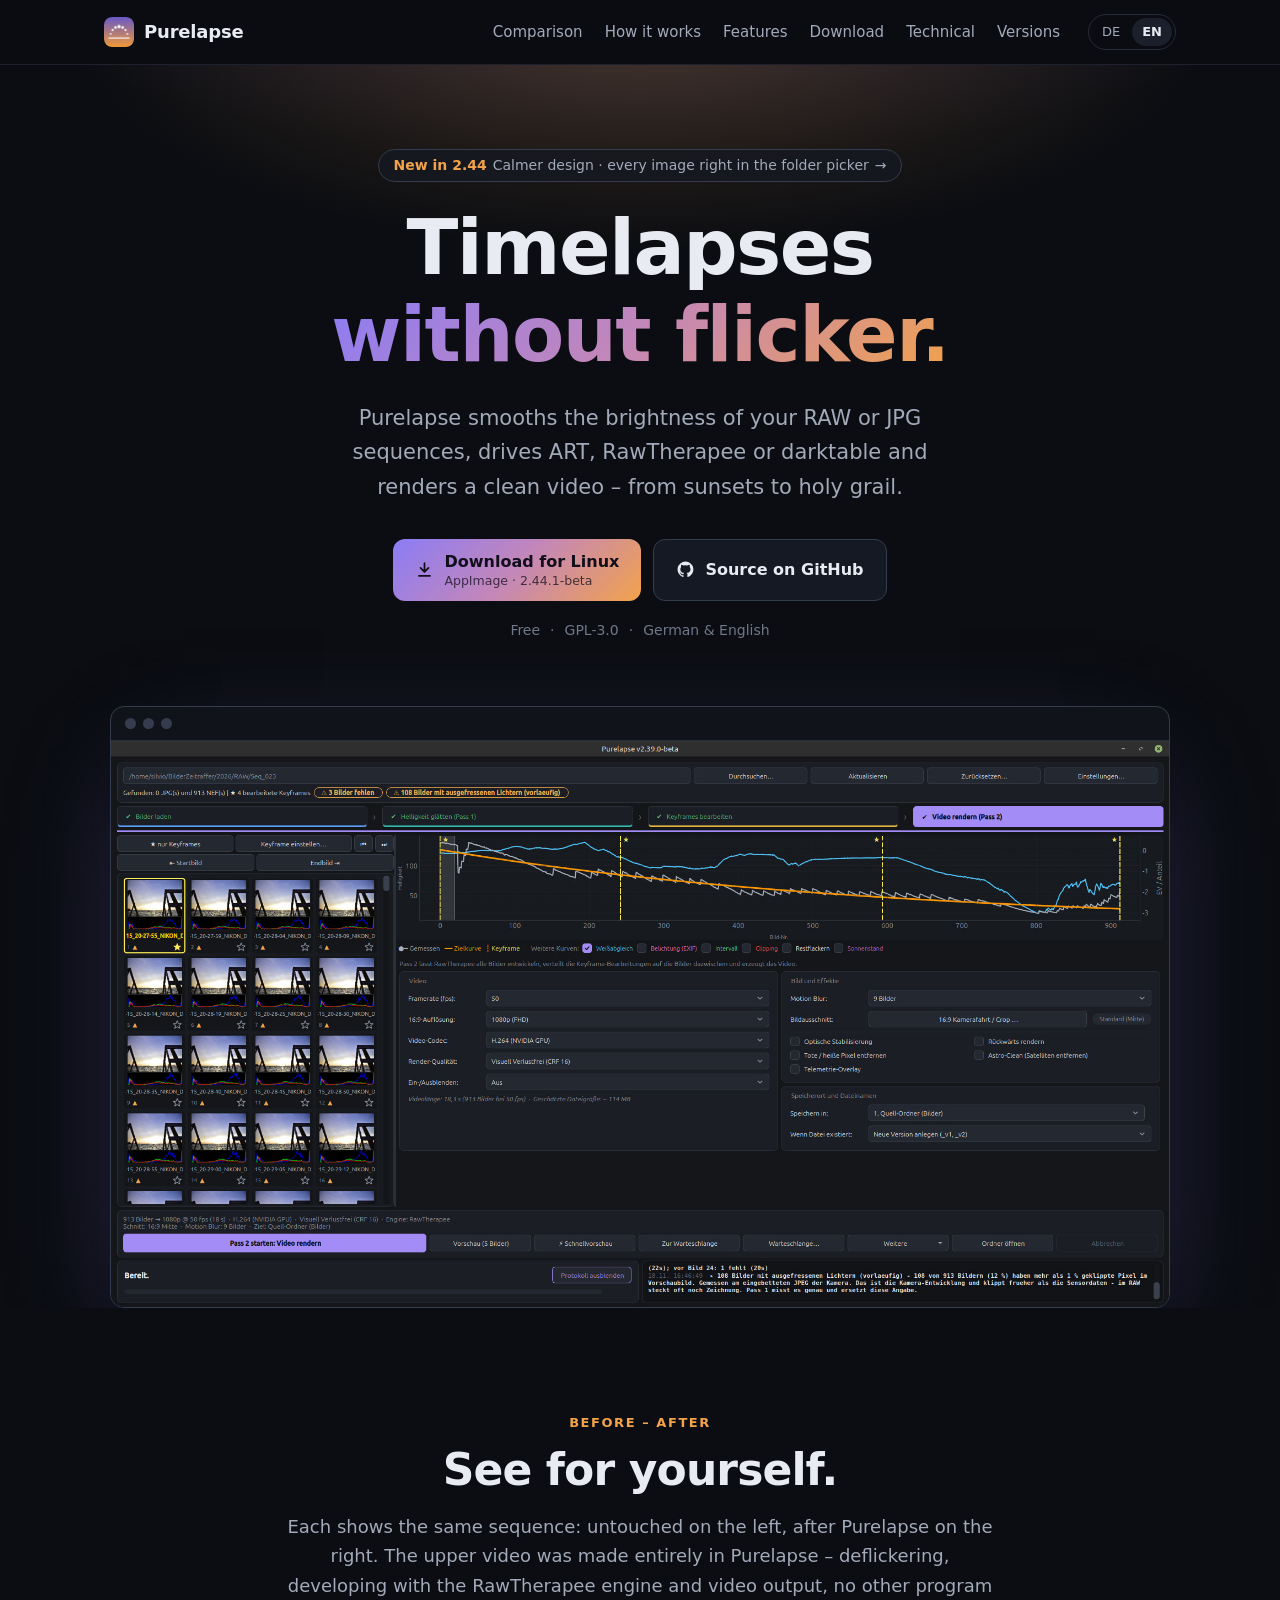
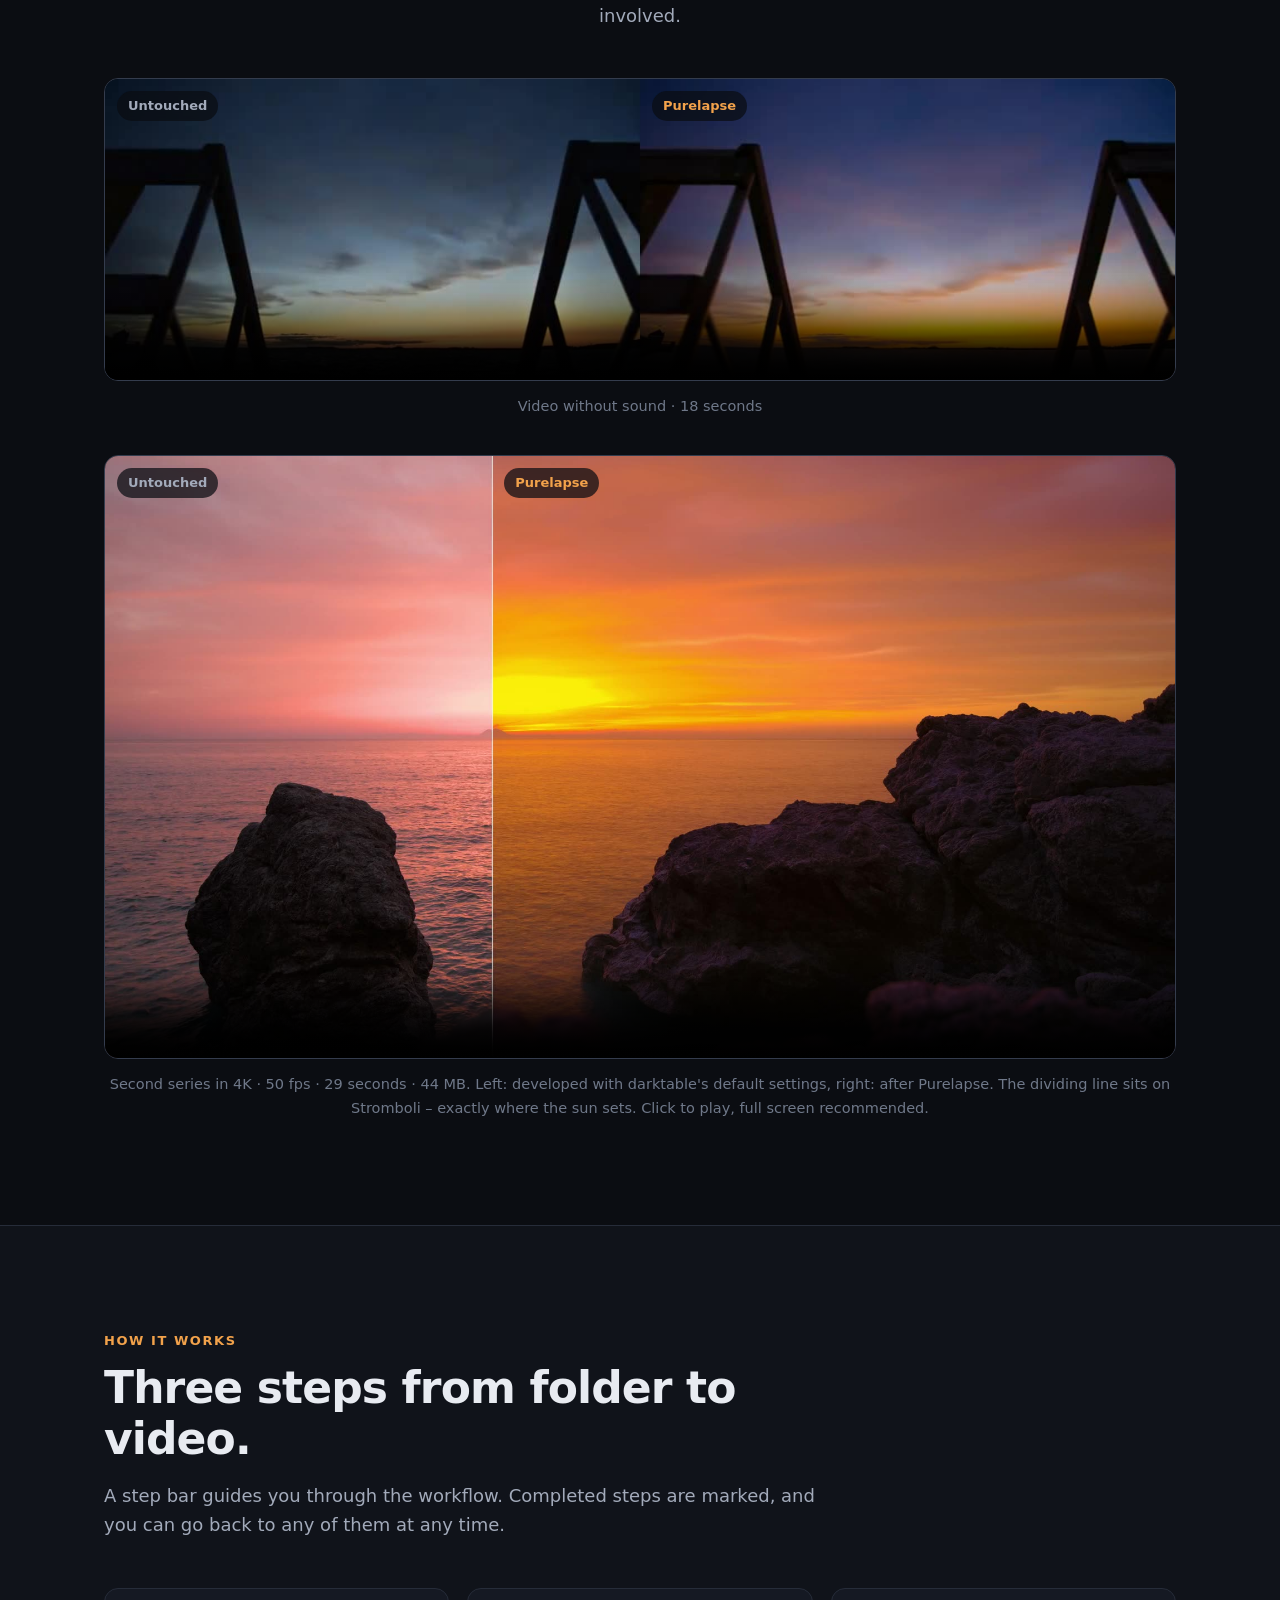
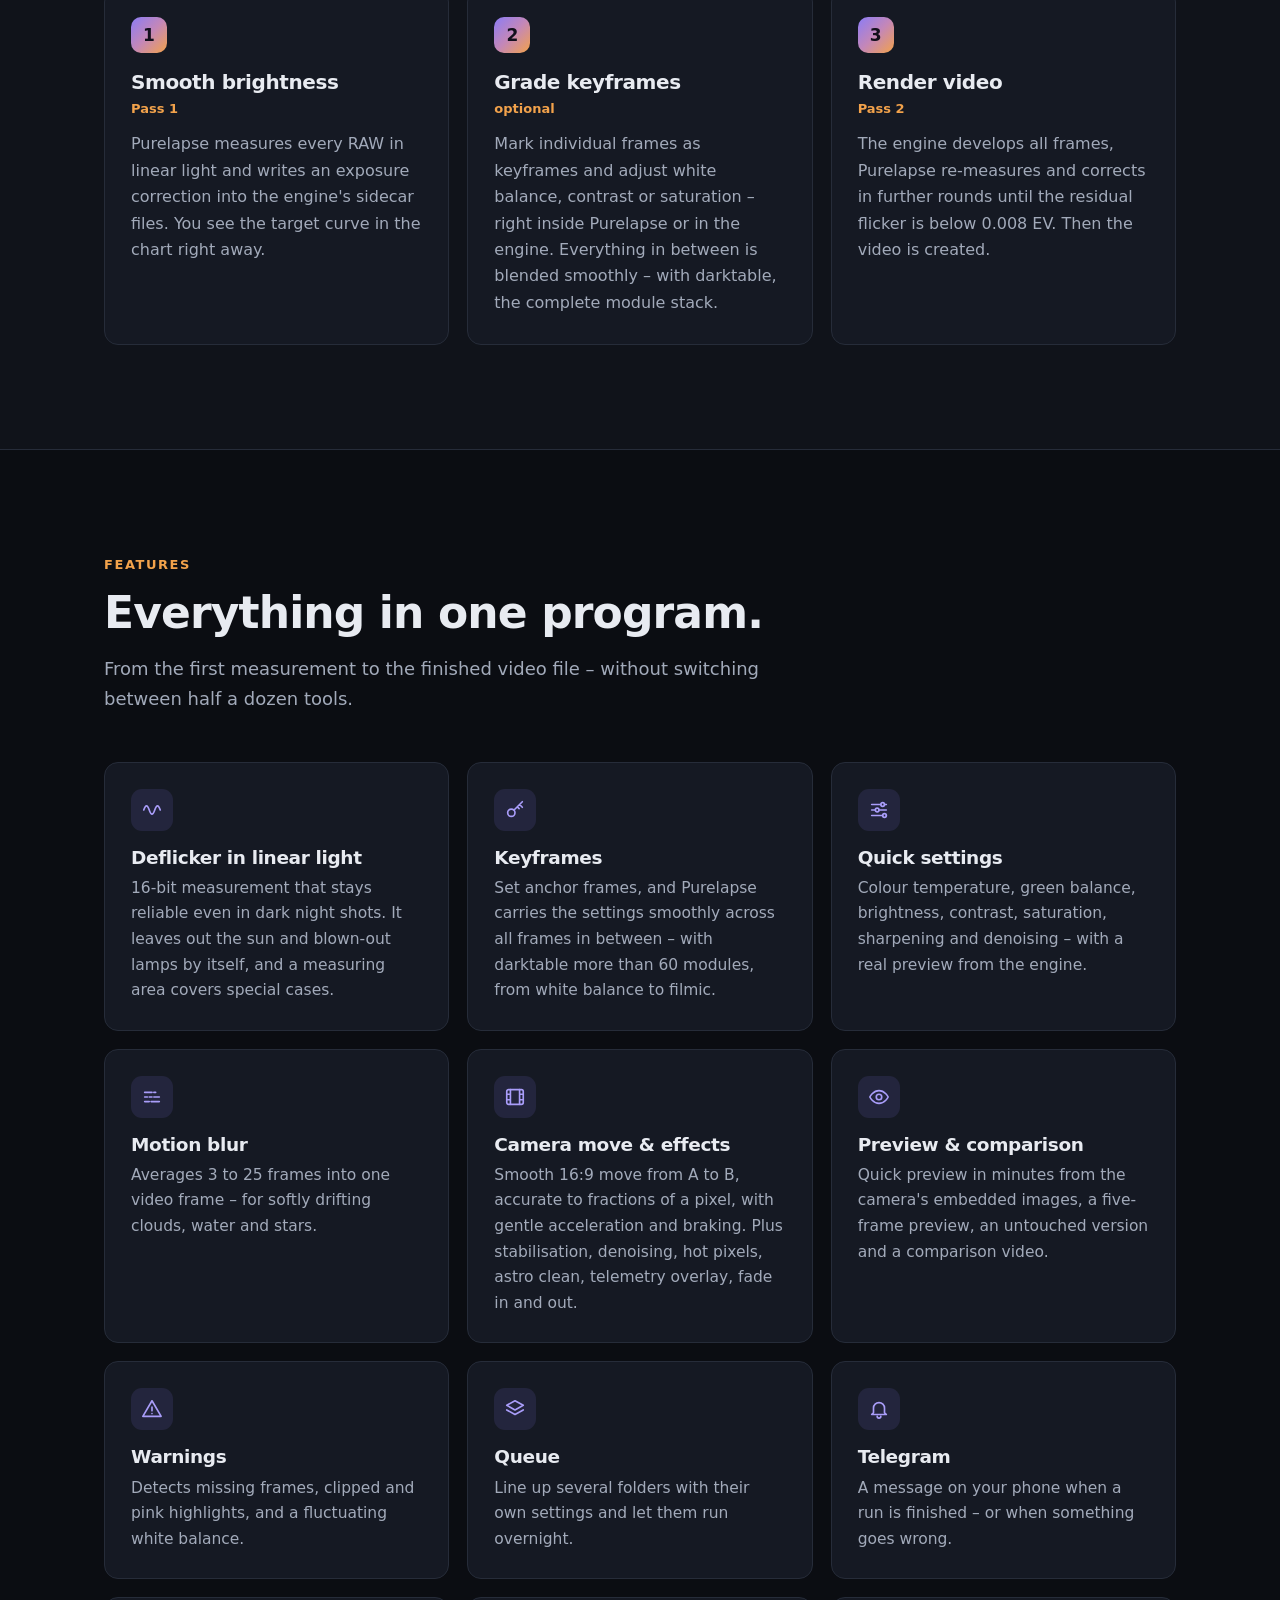
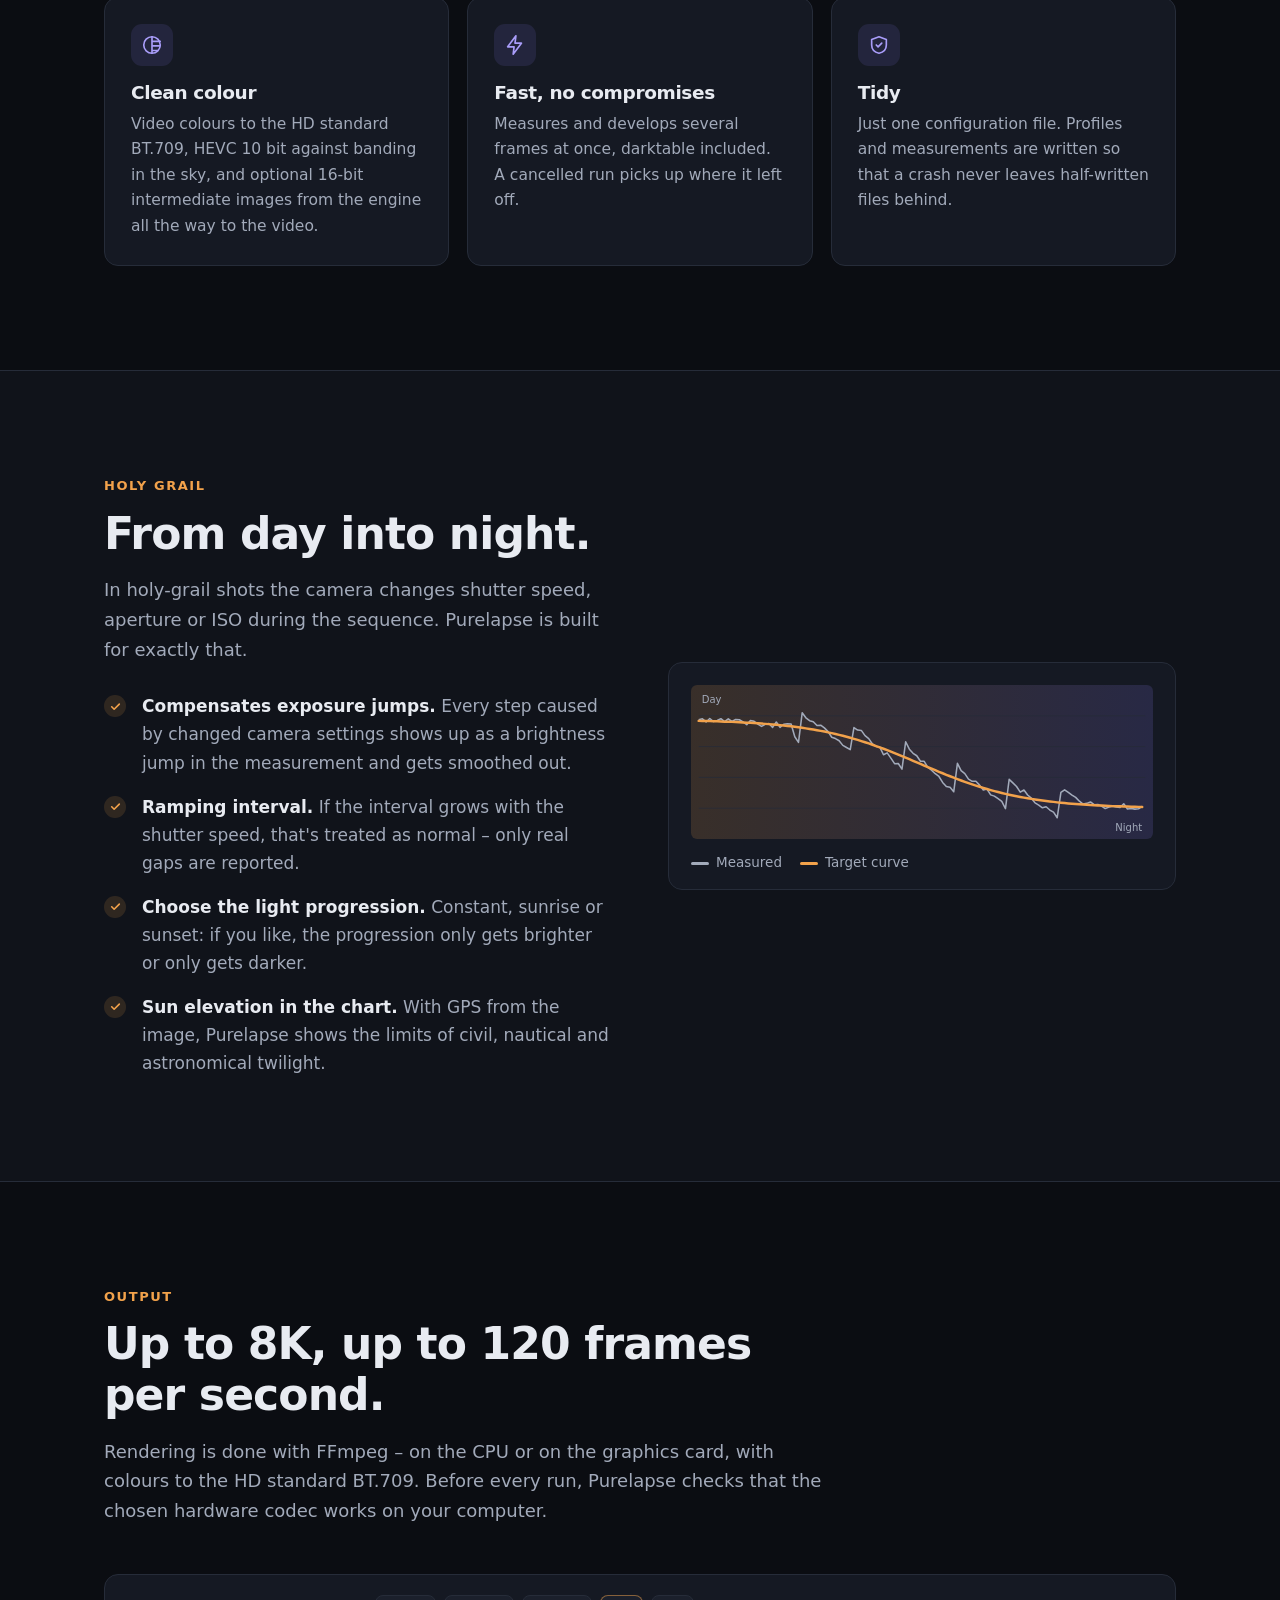
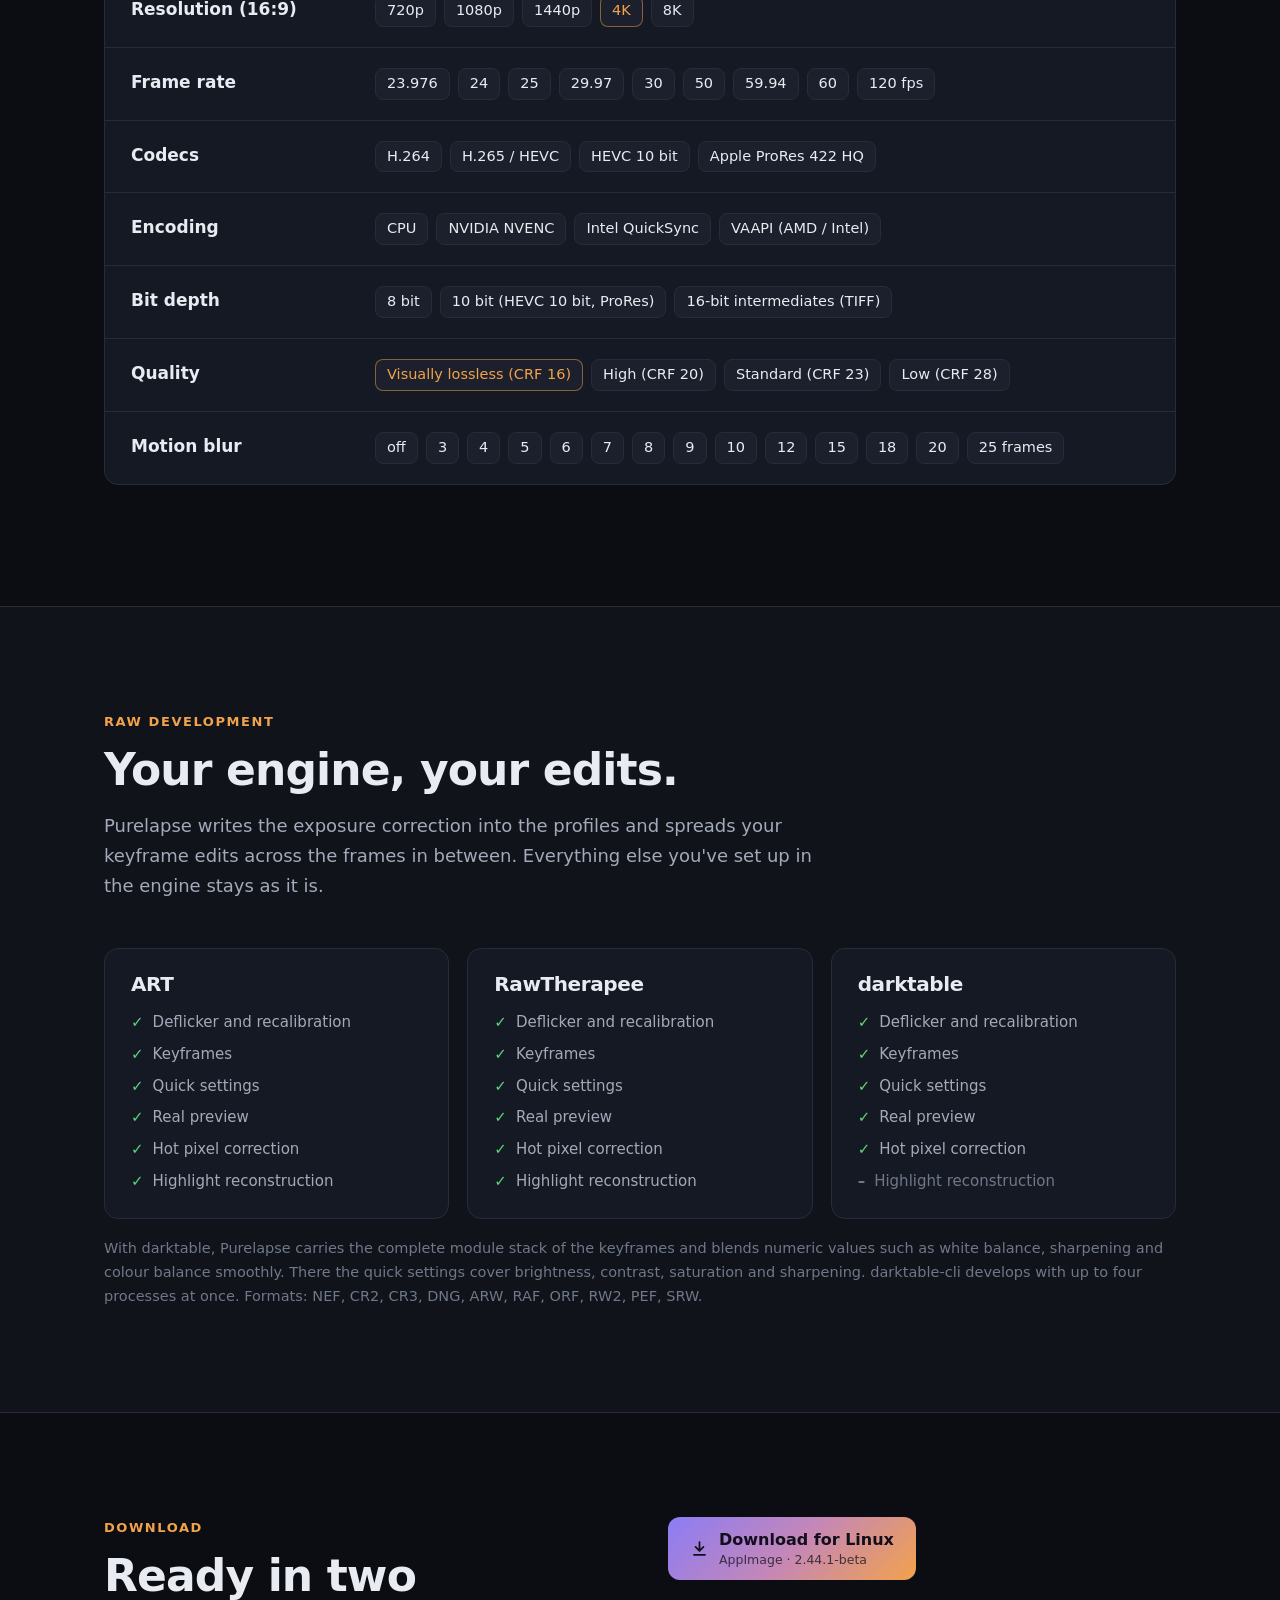
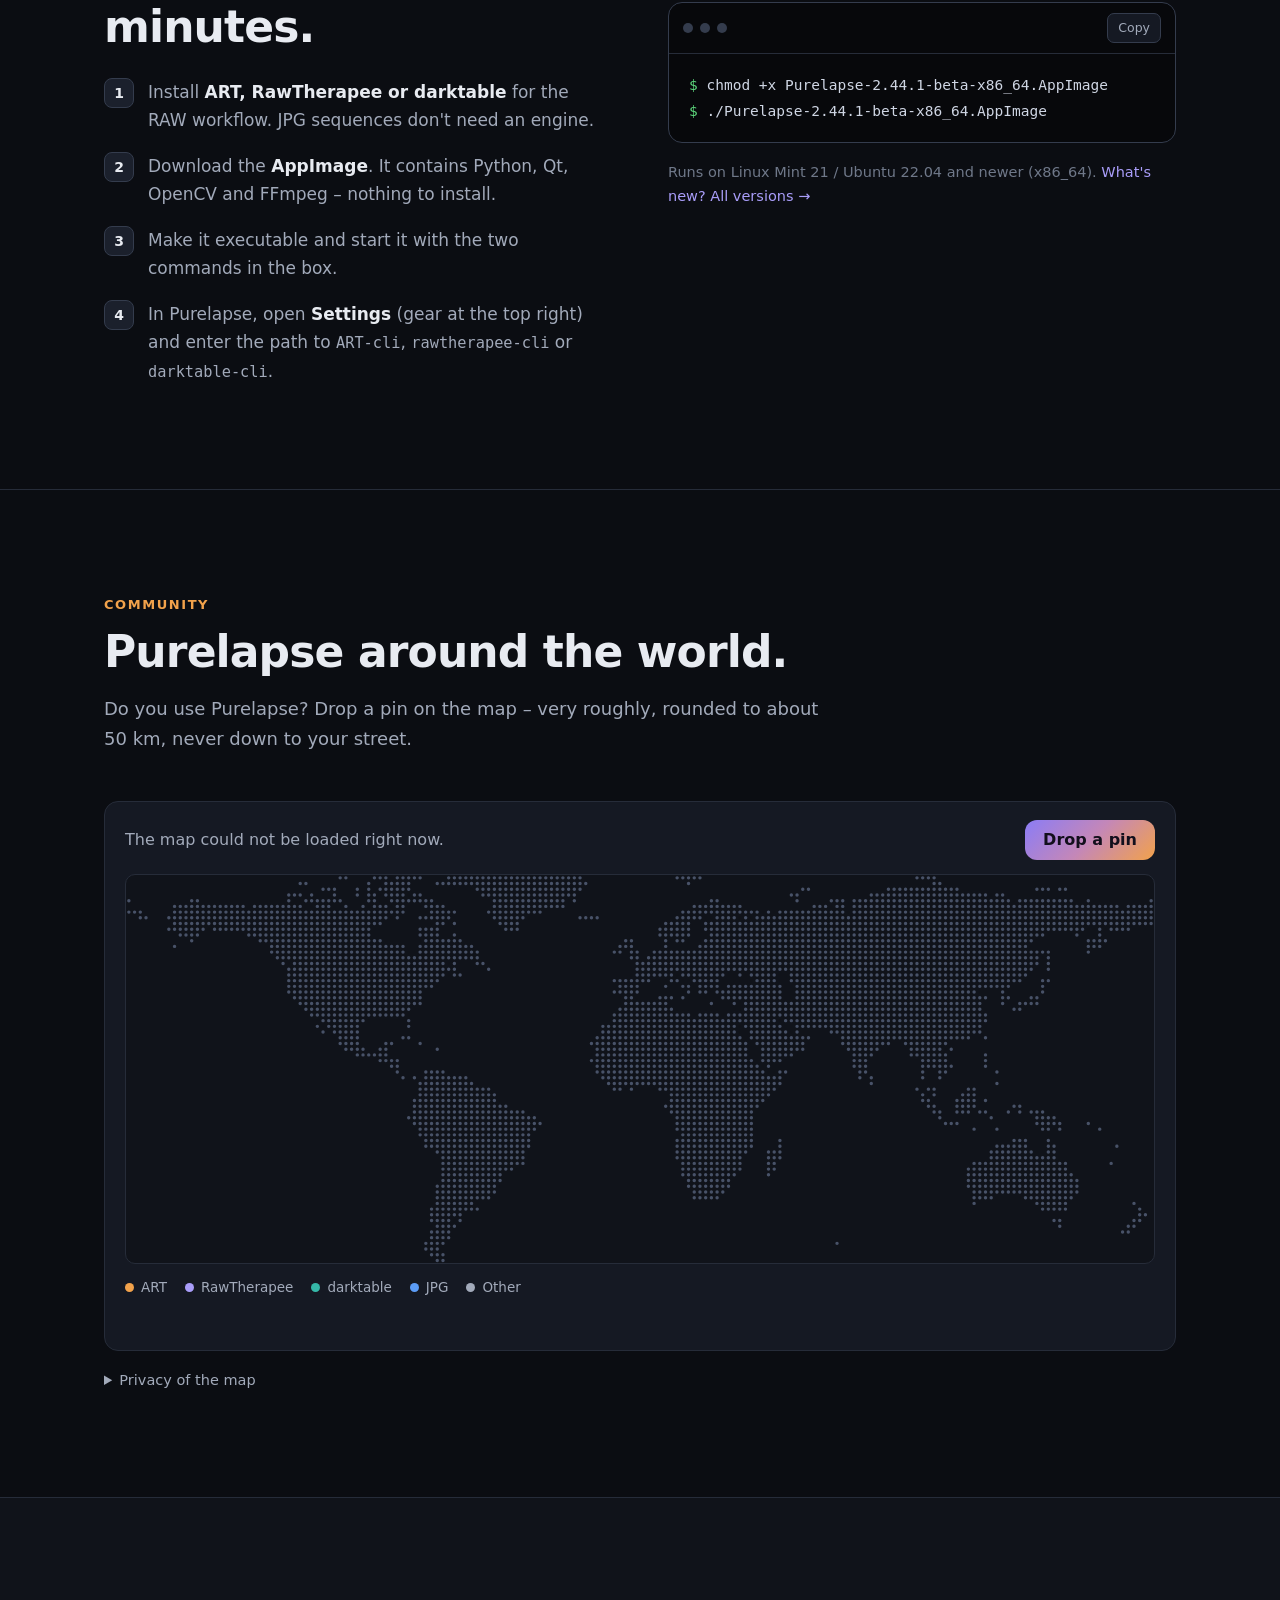
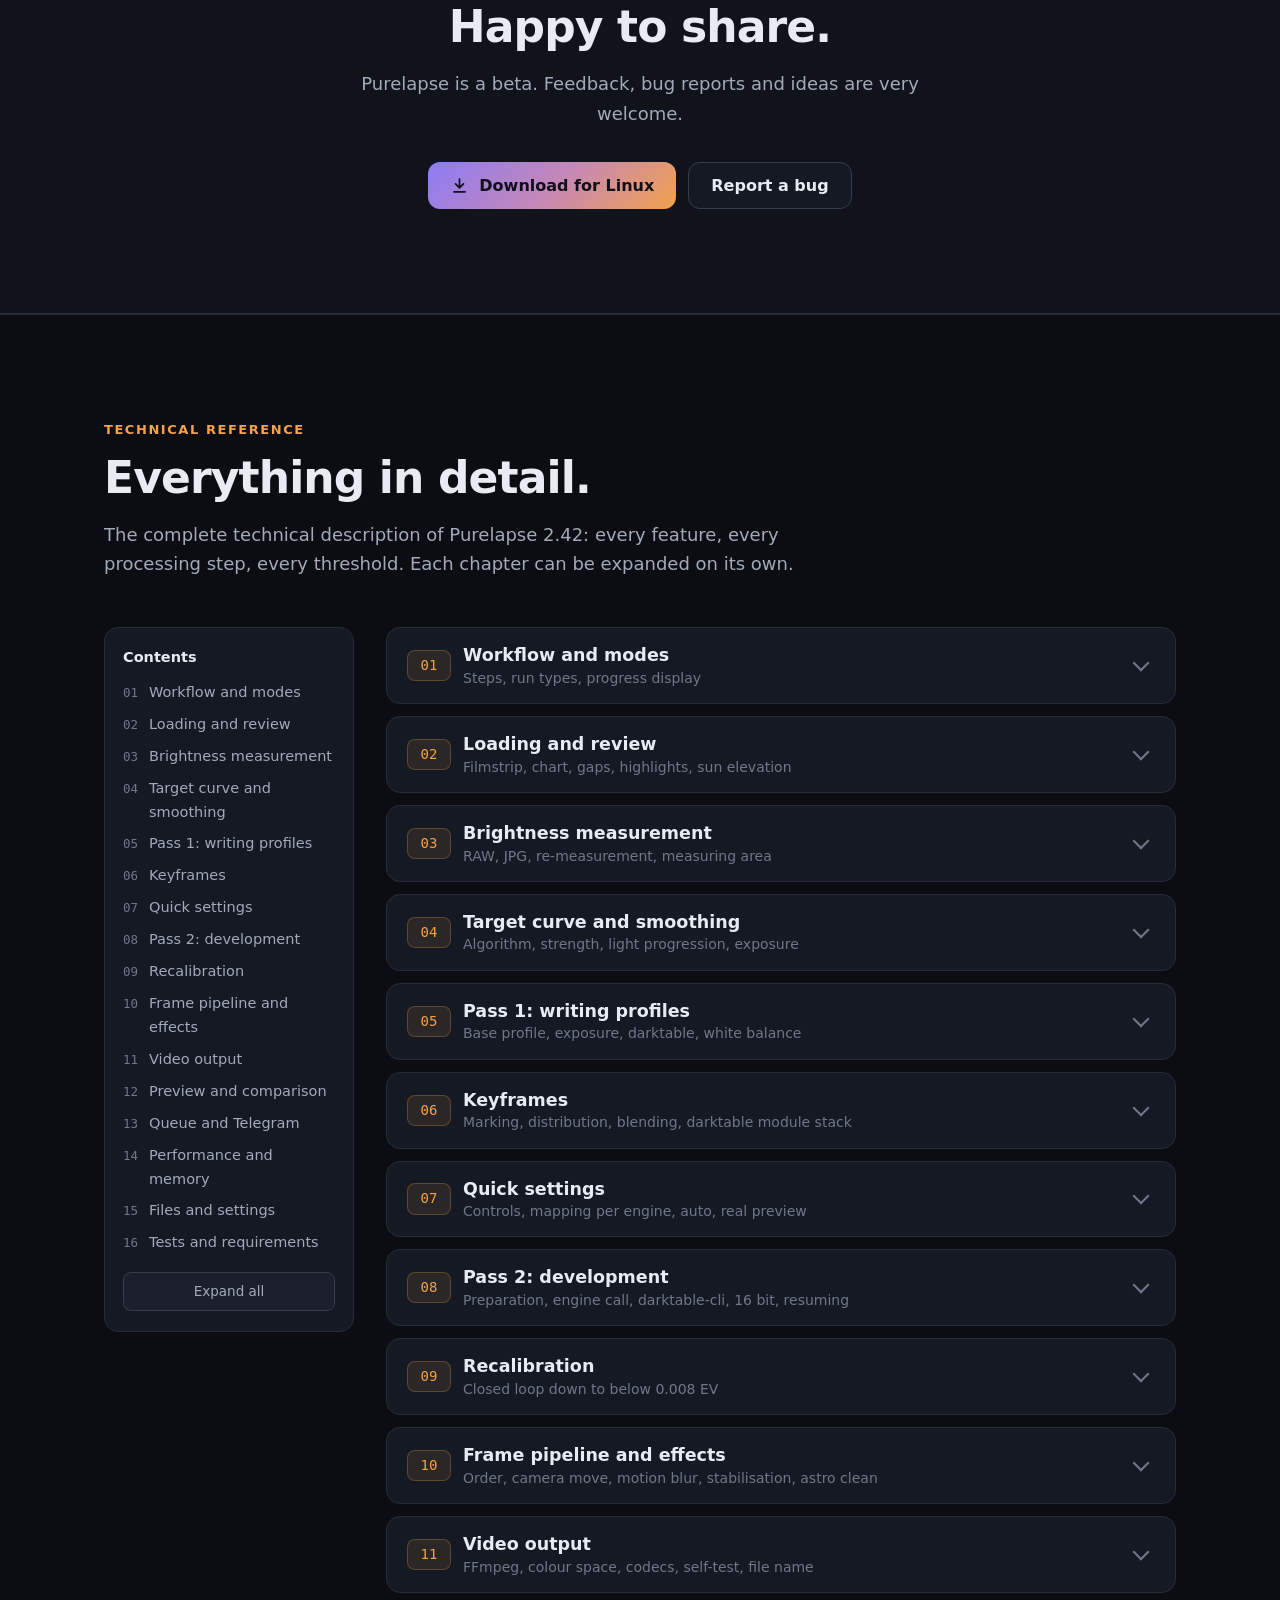
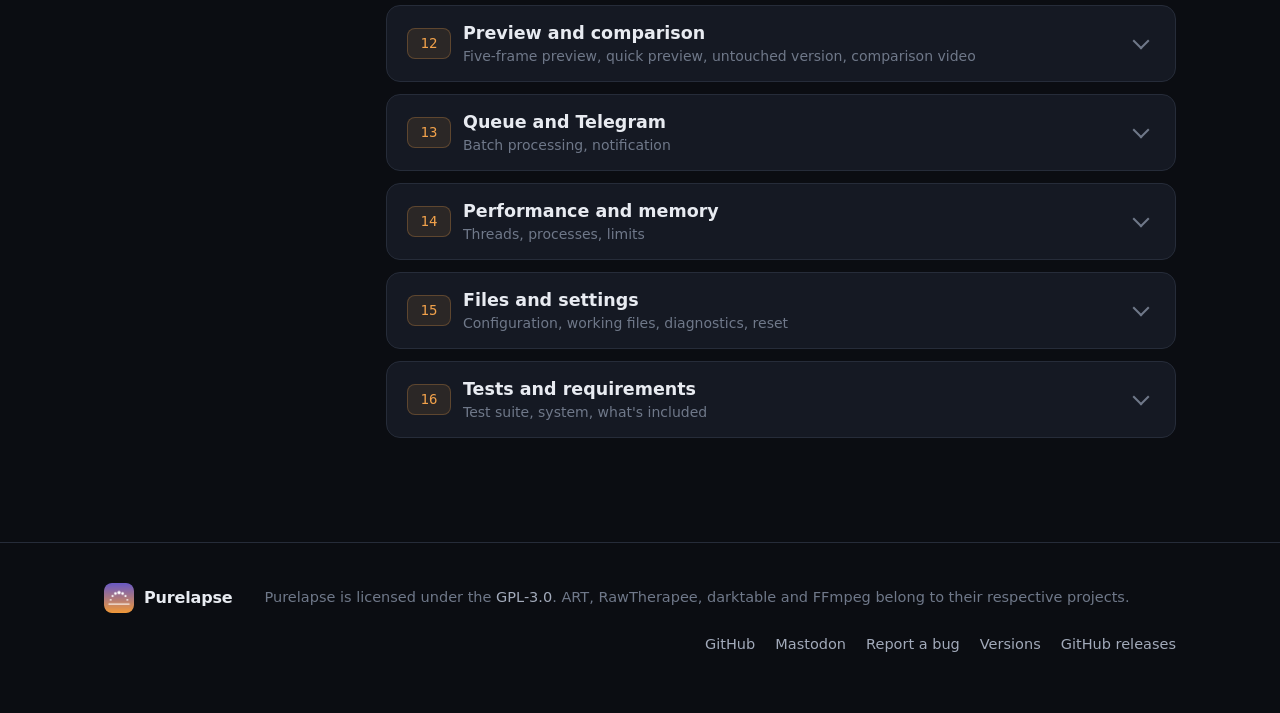
==== commit f5caf47d: "Purelapse 2.44.1-beta: stabile Entflackerung bei viel Ausgebranntem, Ordner oeffnen folgt dem Ordner" ====
--- a/docs/en.html
+++ b/docs/en.html
@@ -66,11 +66,11 @@
 <main id="main">
   <section class="hero">
     <div class="wrap">
-      <a class="pill" href="versions.html#v2-44-0"><b>New in 2.44</b><span>Calmer design · every image right in the folder picker</span><span aria-hidden="true">→</span></a>
+      <a class="pill" href="versions.html#v2-44-1"><b>New in 2.44</b><span>Calmer design · every image right in the folder picker</span><span aria-hidden="true">→</span></a>
       <h1>Timelapses <span class="grad-text">without flicker.</span></h1>
       <p class="lead">Purelapse smooths the brightness of your RAW or JPG sequences, drives ART, RawTherapee or darktable and renders a clean video – from sunsets to holy grail.</p>
       <div class="cta">
-        <a class="btn btn-primary" href="https://github.com/purelapse/purelapse/releases/download/v2.44.0-beta/Purelapse-2.44.0-beta-x86_64.AppImage"><svg viewBox="0 0 24 24" fill="none" stroke="currentColor" stroke-width="2.2" stroke-linecap="round" stroke-linejoin="round" aria-hidden="true"><path d="M12 4v11M7 10l5 5 5-5M5 20h14"/></svg><span>Download for Linux<small>AppImage · 2.44.0-beta</small></span></a>
+        <a class="btn btn-primary" href="https://github.com/purelapse/purelapse/releases/download/v2.44.1-beta/Purelapse-2.44.1-beta-x86_64.AppImage"><svg viewBox="0 0 24 24" fill="none" stroke="currentColor" stroke-width="2.2" stroke-linecap="round" stroke-linejoin="round" aria-hidden="true"><path d="M12 4v11M7 10l5 5 5-5M5 20h14"/></svg><span>Download for Linux<small>AppImage · 2.44.1-beta</small></span></a>
         <a class="btn" href="https://github.com/purelapse/purelapse"><svg viewBox="0 0 24 24" fill="currentColor" aria-hidden="true"><path d="M12 2a10 10 0 0 0-3.2 19.5c.5.1.7-.2.7-.5v-1.7c-2.8.6-3.4-1.3-3.4-1.3-.4-1.2-1.1-1.5-1.1-1.5-.9-.6.1-.6.1-.6 1 .1 1.5 1 1.5 1 .9 1.5 2.3 1.1 2.9.8.1-.6.3-1.1.6-1.3-2.2-.3-4.6-1.1-4.6-5 0-1.1.4-2 1-2.7-.1-.3-.4-1.3.1-2.7 0 0 .8-.3 2.8 1a9.6 9.6 0 0 1 5 0c1.9-1.3 2.8-1 2.8-1 .5 1.4.2 2.4.1 2.7.6.7 1 1.6 1 2.7 0 3.9-2.4 4.7-4.6 5 .4.3.7.9.7 1.9V21c0 .3.2.6.7.5A10 10 0 0 0 12 2z"/></svg><span>Source on GitHub</span></a>
       </div>
       <p class="meta"><span>Free</span><span>GPL-3.0</span><span>German &amp; English</span></p>
@@ -182,12 +182,12 @@
       </div>
       <div>
         <div class="cta" style="justify-content:flex-start;margin-top:0;margin-bottom:22px">
-          <a class="btn btn-primary" href="https://github.com/purelapse/purelapse/releases/download/v2.44.0-beta/Purelapse-2.44.0-beta-x86_64.AppImage"><svg viewBox="0 0 24 24" fill="none" stroke="currentColor" stroke-width="2.2" stroke-linecap="round" stroke-linejoin="round" aria-hidden="true"><path d="M12 4v11M7 10l5 5 5-5M5 20h14"/></svg><span>Download for Linux<small>AppImage · 2.44.0-beta</small></span></a>
+          <a class="btn btn-primary" href="https://github.com/purelapse/purelapse/releases/download/v2.44.1-beta/Purelapse-2.44.1-beta-x86_64.AppImage"><svg viewBox="0 0 24 24" fill="none" stroke="currentColor" stroke-width="2.2" stroke-linecap="round" stroke-linejoin="round" aria-hidden="true"><path d="M12 4v11M7 10l5 5 5-5M5 20h14"/></svg><span>Download for Linux<small>AppImage · 2.44.1-beta</small></span></a>
         </div>
         <div class="term">
-          <div class="term-bar"><i></i><i></i><i></i><button type="button" id="copy" data-text="chmod +x Purelapse-2.44.0-beta-x86_64.AppImage\n./Purelapse-2.44.0-beta-x86_64.AppImage" data-done="Copied">Copy</button></div>
-          <pre><span class="p">$</span> chmod +x Purelapse-2.44.0-beta-x86_64.AppImage
-<span class="p">$</span> ./Purelapse-2.44.0-beta-x86_64.AppImage</pre>
+          <div class="term-bar"><i></i><i></i><i></i><button type="button" id="copy" data-text="chmod +x Purelapse-2.44.1-beta-x86_64.AppImage\n./Purelapse-2.44.1-beta-x86_64.AppImage" data-done="Copied">Copy</button></div>
+          <pre><span class="p">$</span> chmod +x Purelapse-2.44.1-beta-x86_64.AppImage
+<span class="p">$</span> ./Purelapse-2.44.1-beta-x86_64.AppImage</pre>
         </div>
         <p class="req">Runs on Linux Mint 21 / Ubuntu 22.04 and newer (x86_64). <a href="versions.html">What's new? All versions →</a></p>
       </div>
@@ -230,7 +230,7 @@
       <h2>Happy to share.</h2>
       <p>Purelapse is a beta. Feedback, bug reports and ideas are very welcome.</p>
       <div class="cta">
-        <a class="btn btn-primary" href="https://github.com/purelapse/purelapse/releases/download/v2.44.0-beta/Purelapse-2.44.0-beta-x86_64.AppImage"><svg viewBox="0 0 24 24" fill="none" stroke="currentColor" stroke-width="2.2" stroke-linecap="round" stroke-linejoin="round" aria-hidden="true"><path d="M12 4v11M7 10l5 5 5-5M5 20h14"/></svg><span>Download for Linux</span></a>
+        <a class="btn btn-primary" href="https://github.com/purelapse/purelapse/releases/download/v2.44.1-beta/Purelapse-2.44.1-beta-x86_64.AppImage"><svg viewBox="0 0 24 24" fill="none" stroke="currentColor" stroke-width="2.2" stroke-linecap="round" stroke-linejoin="round" aria-hidden="true"><path d="M12 4v11M7 10l5 5 5-5M5 20h14"/></svg><span>Download for Linux</span></a>
         <a class="btn" href="https://github.com/purelapse/purelapse/issues">Report a bug</a>
       </div>
     </div>
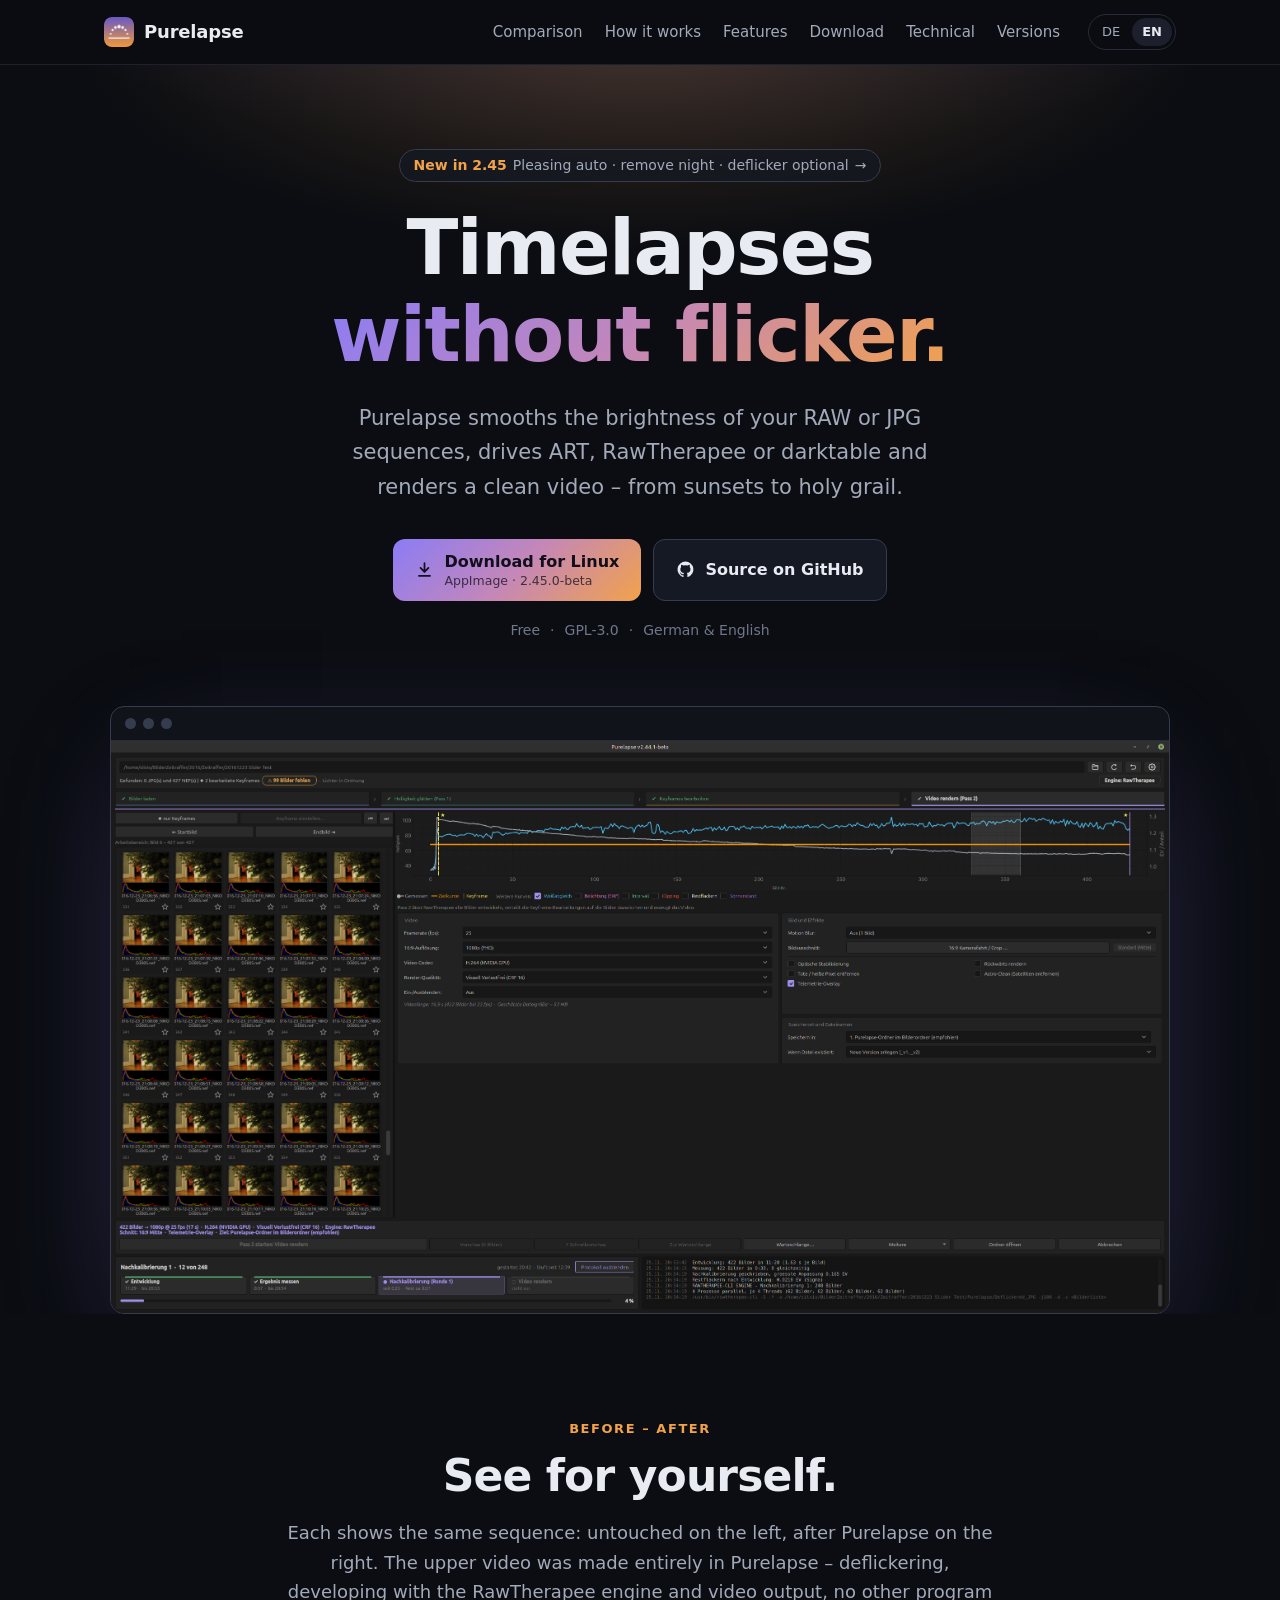
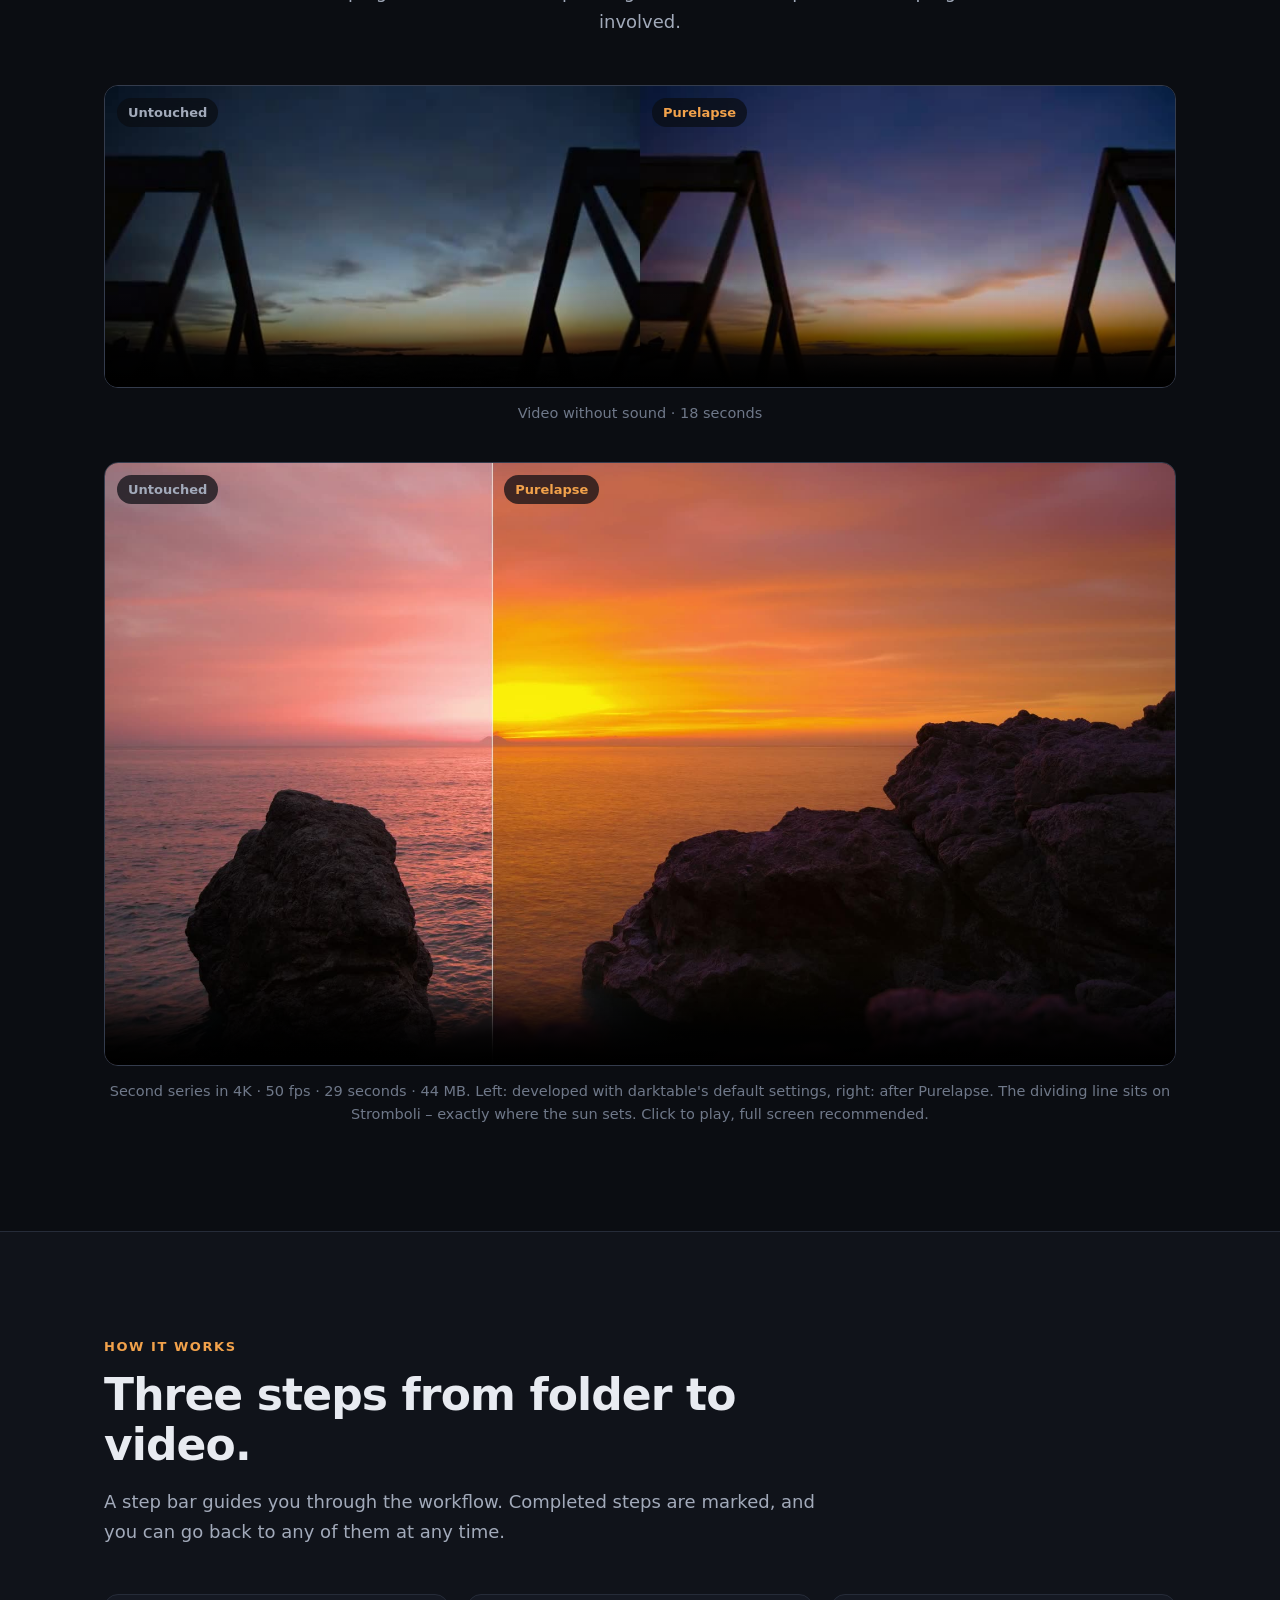
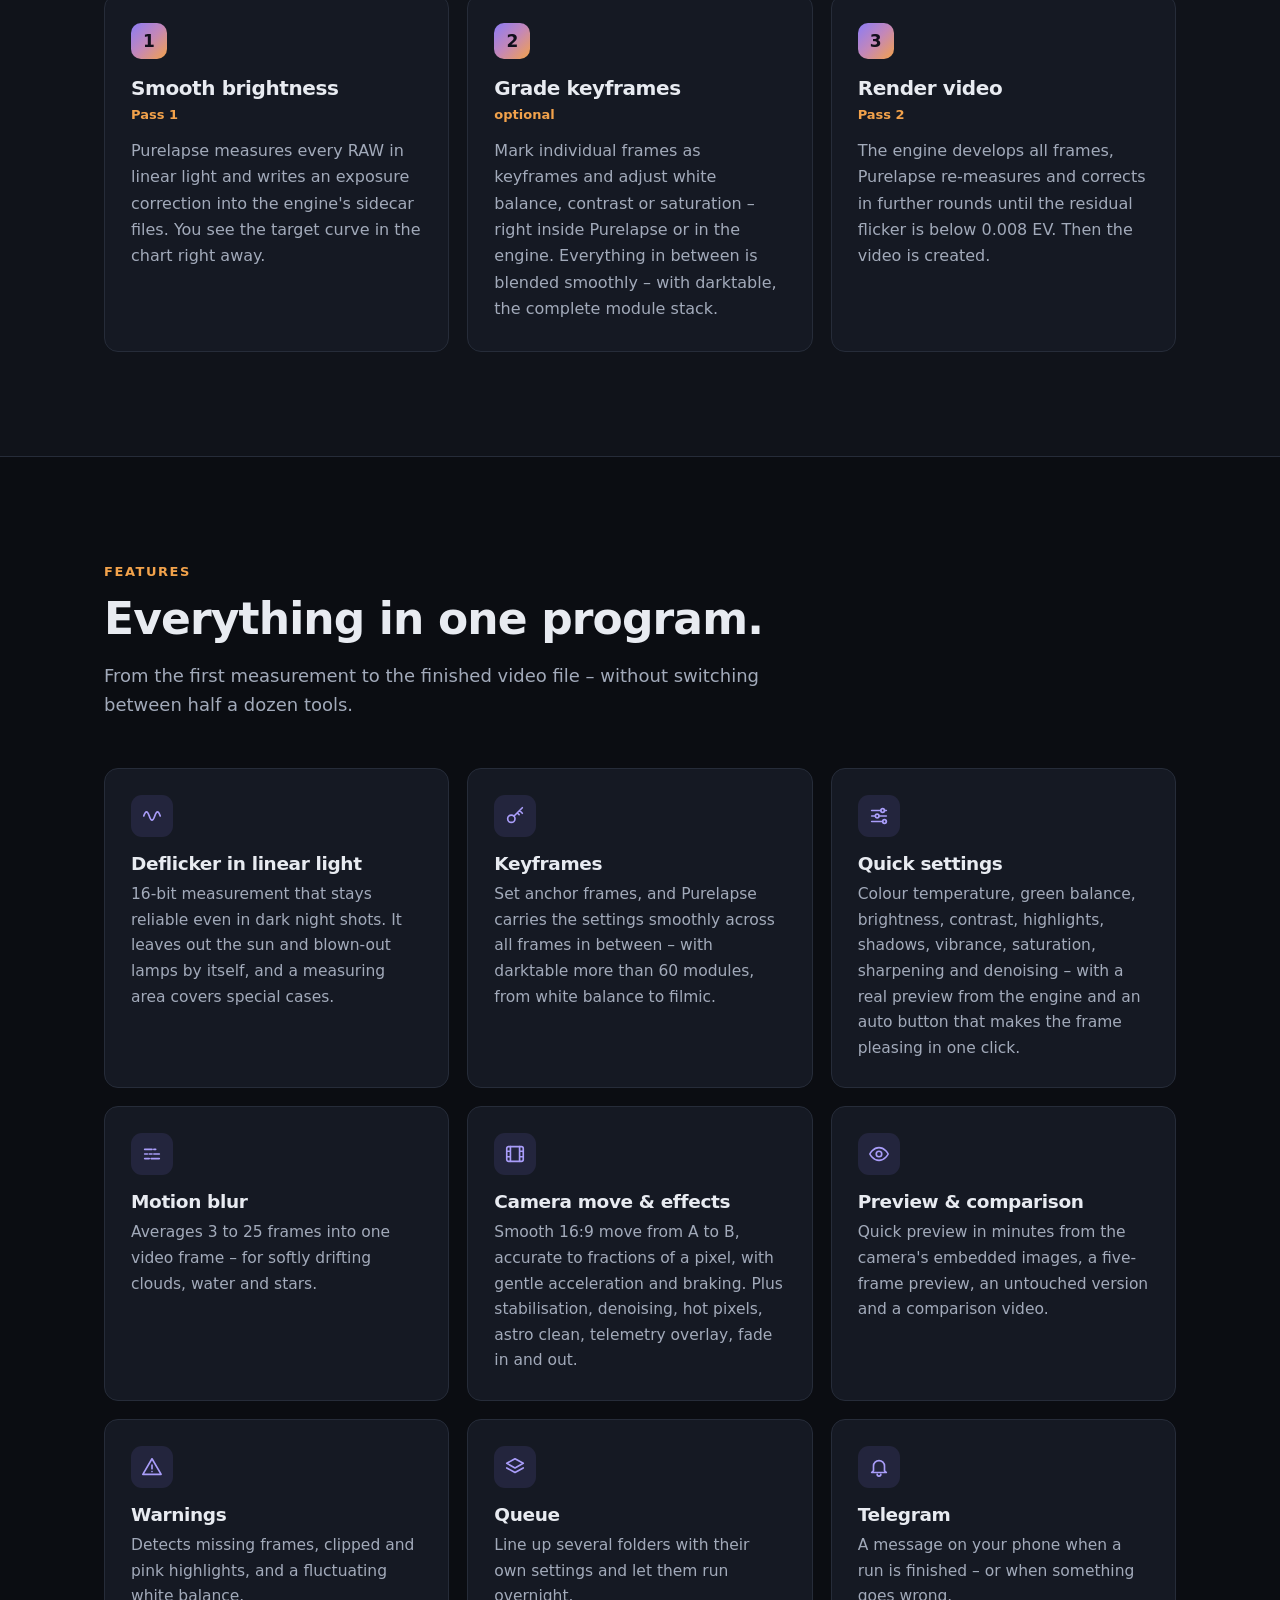
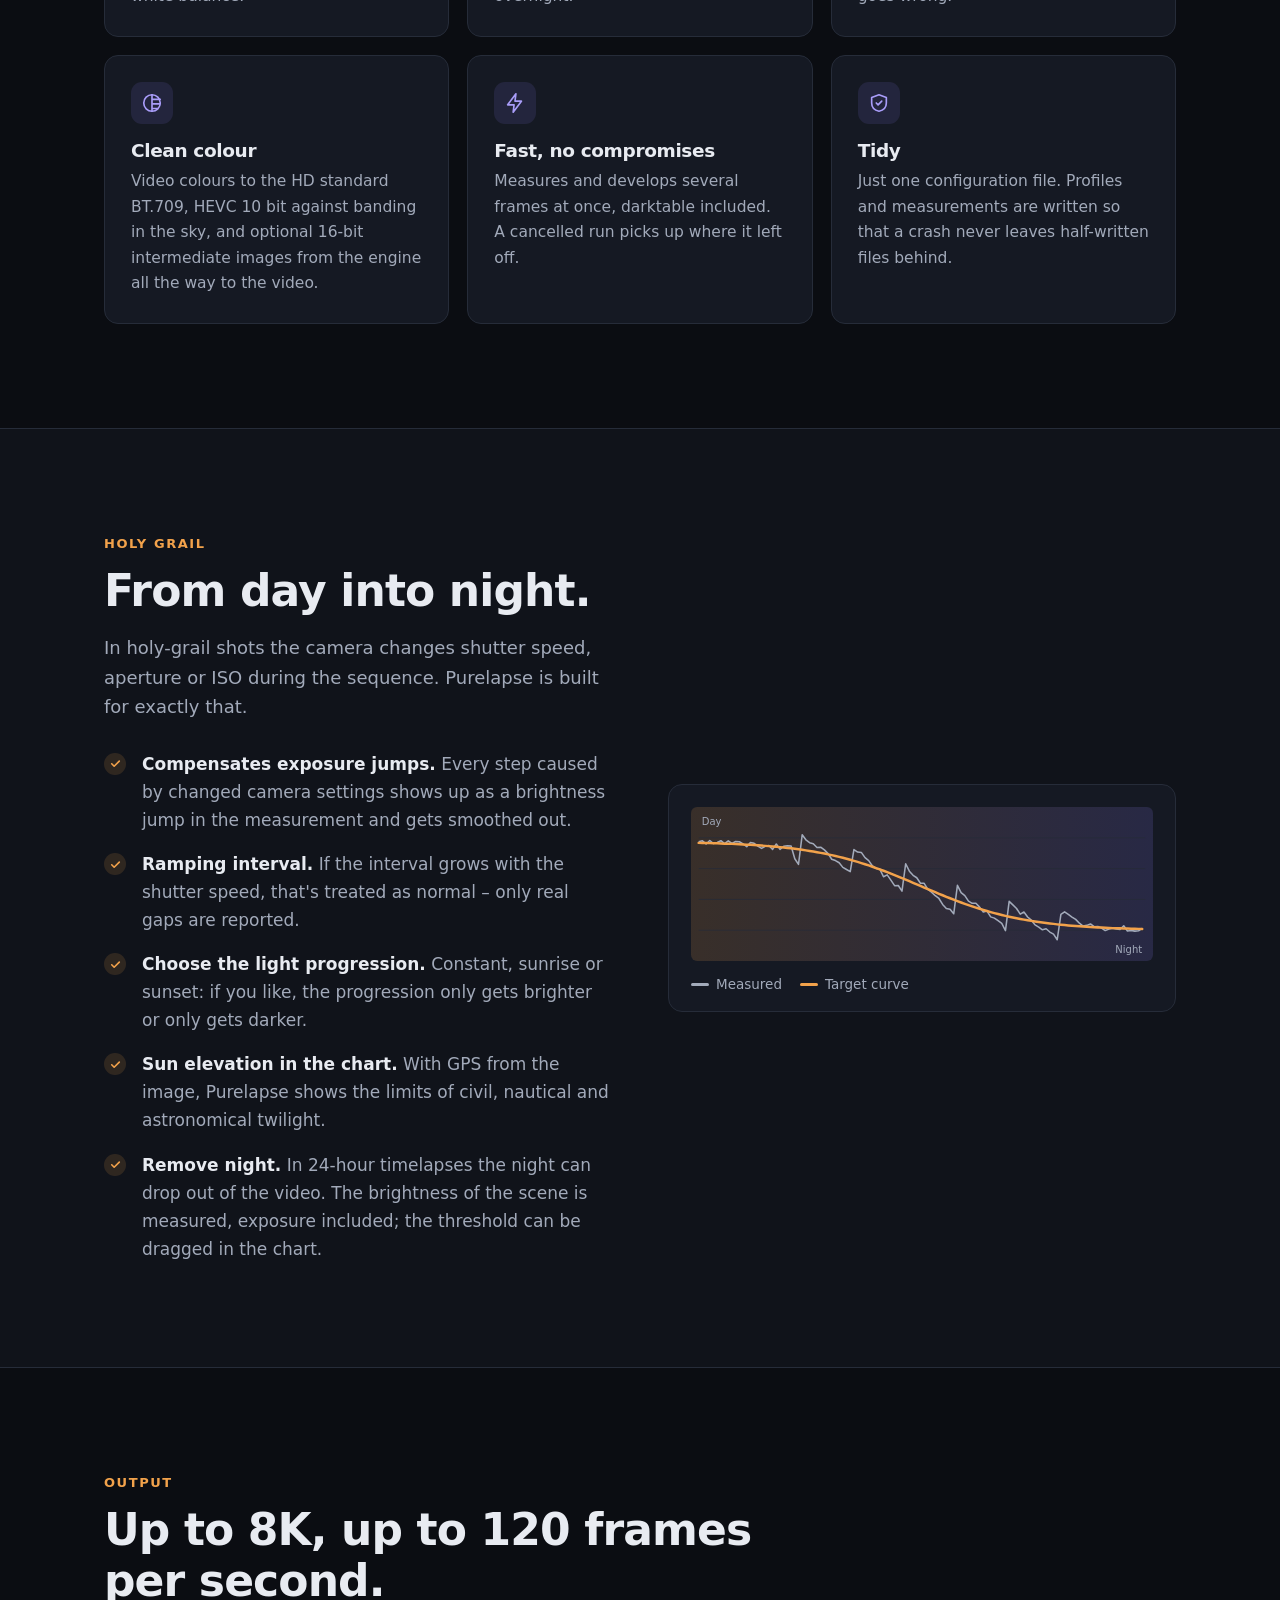
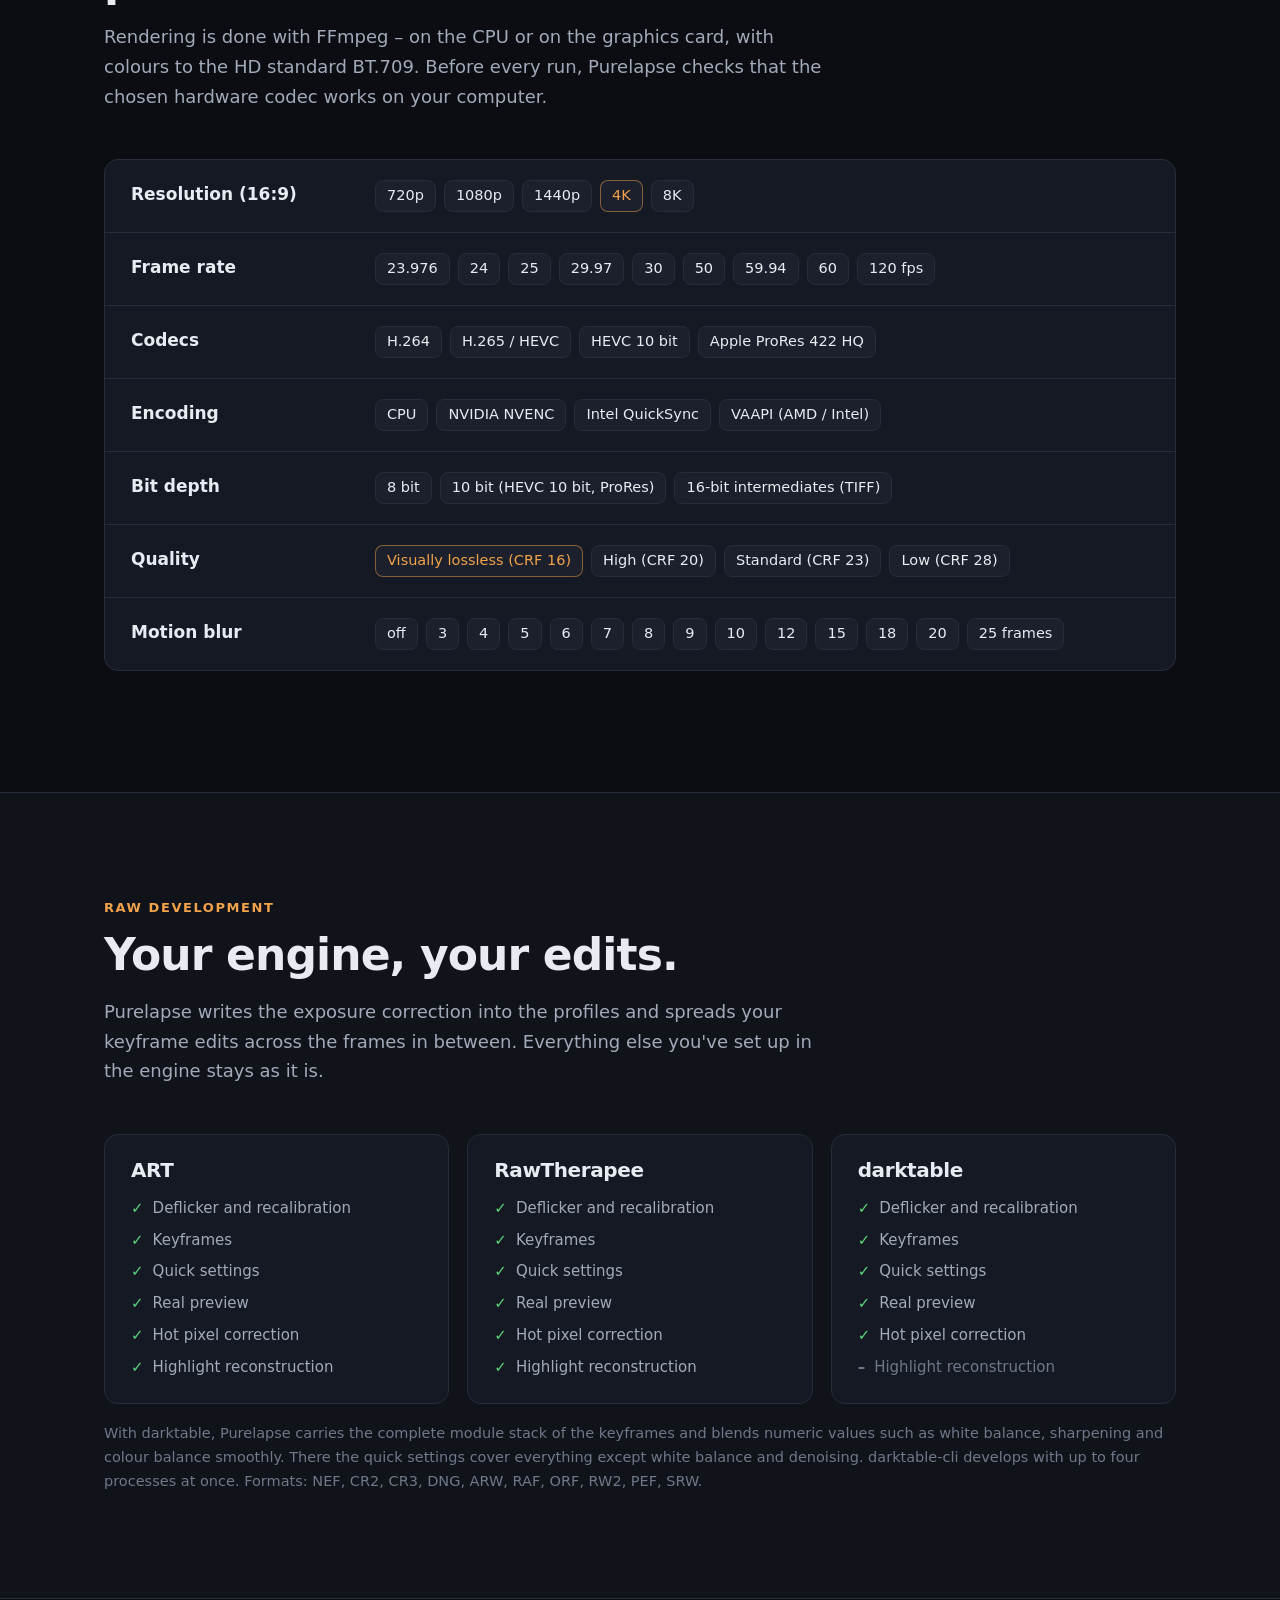
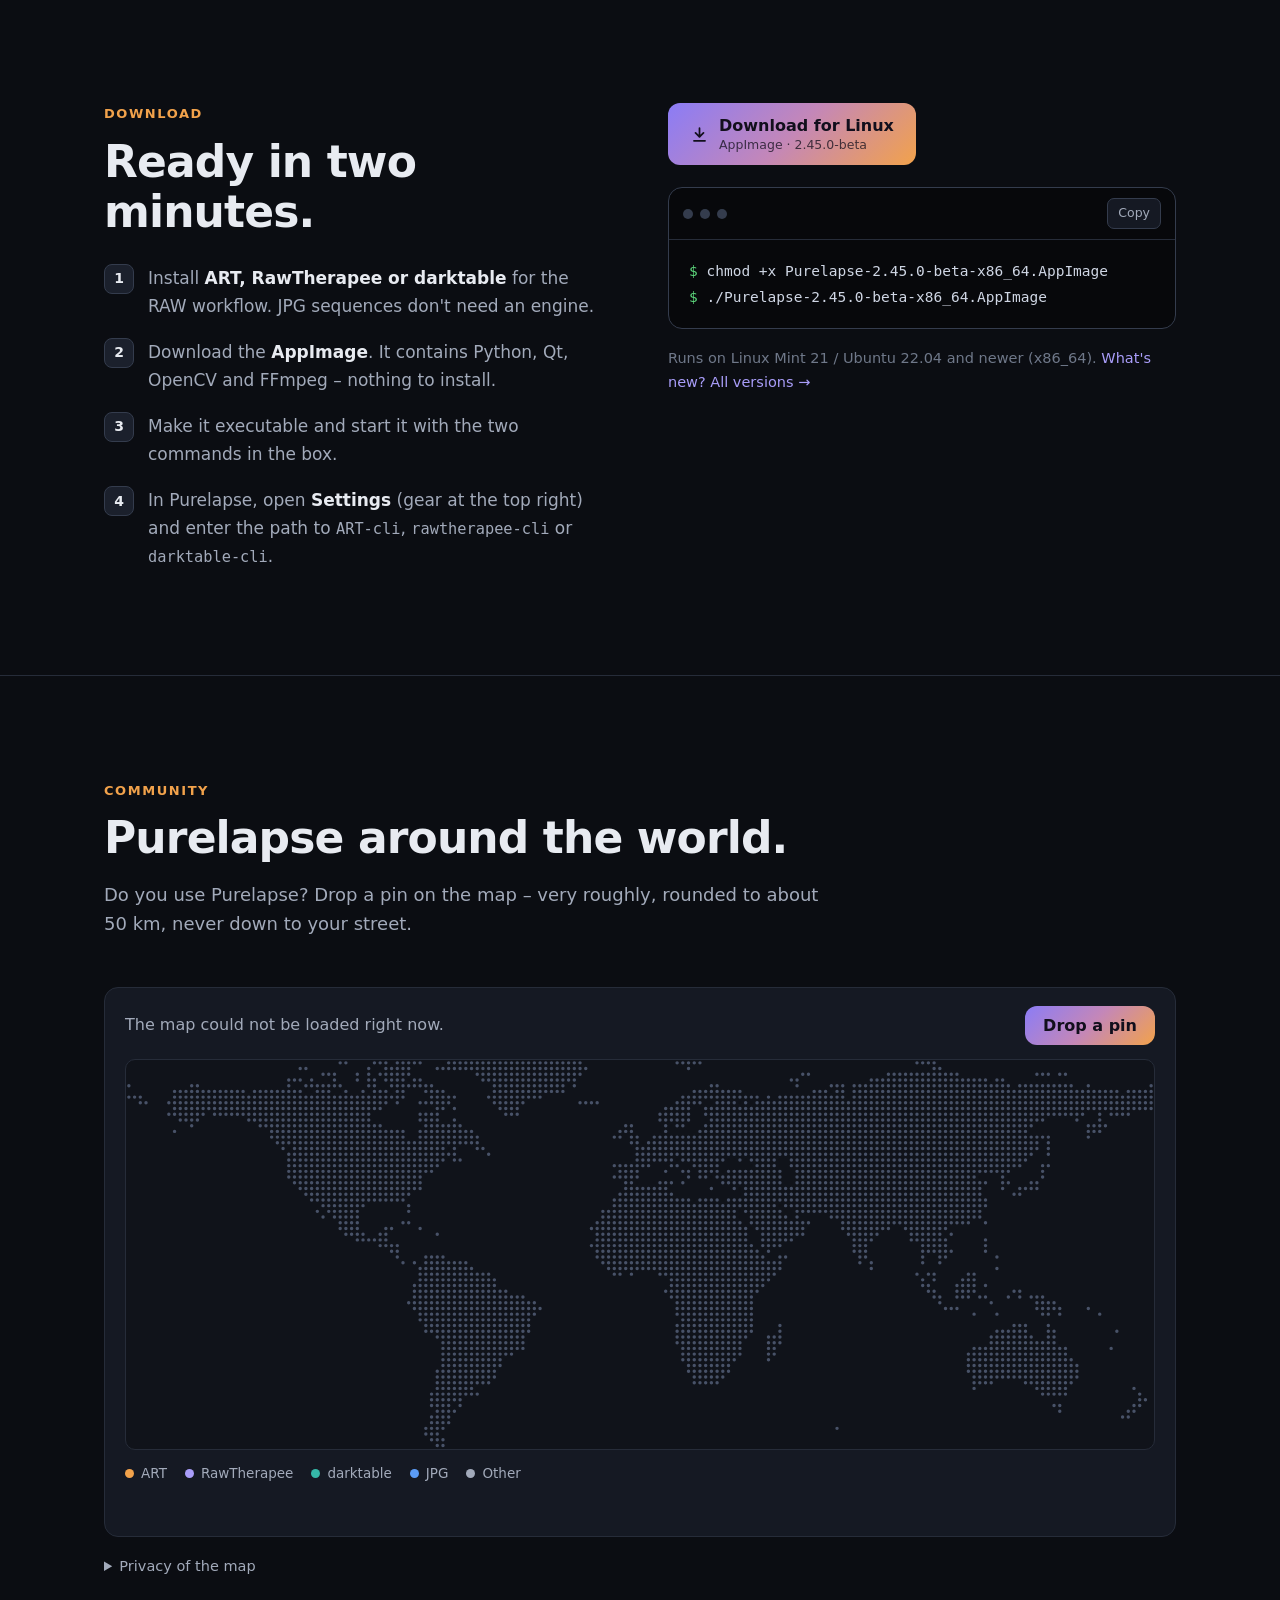
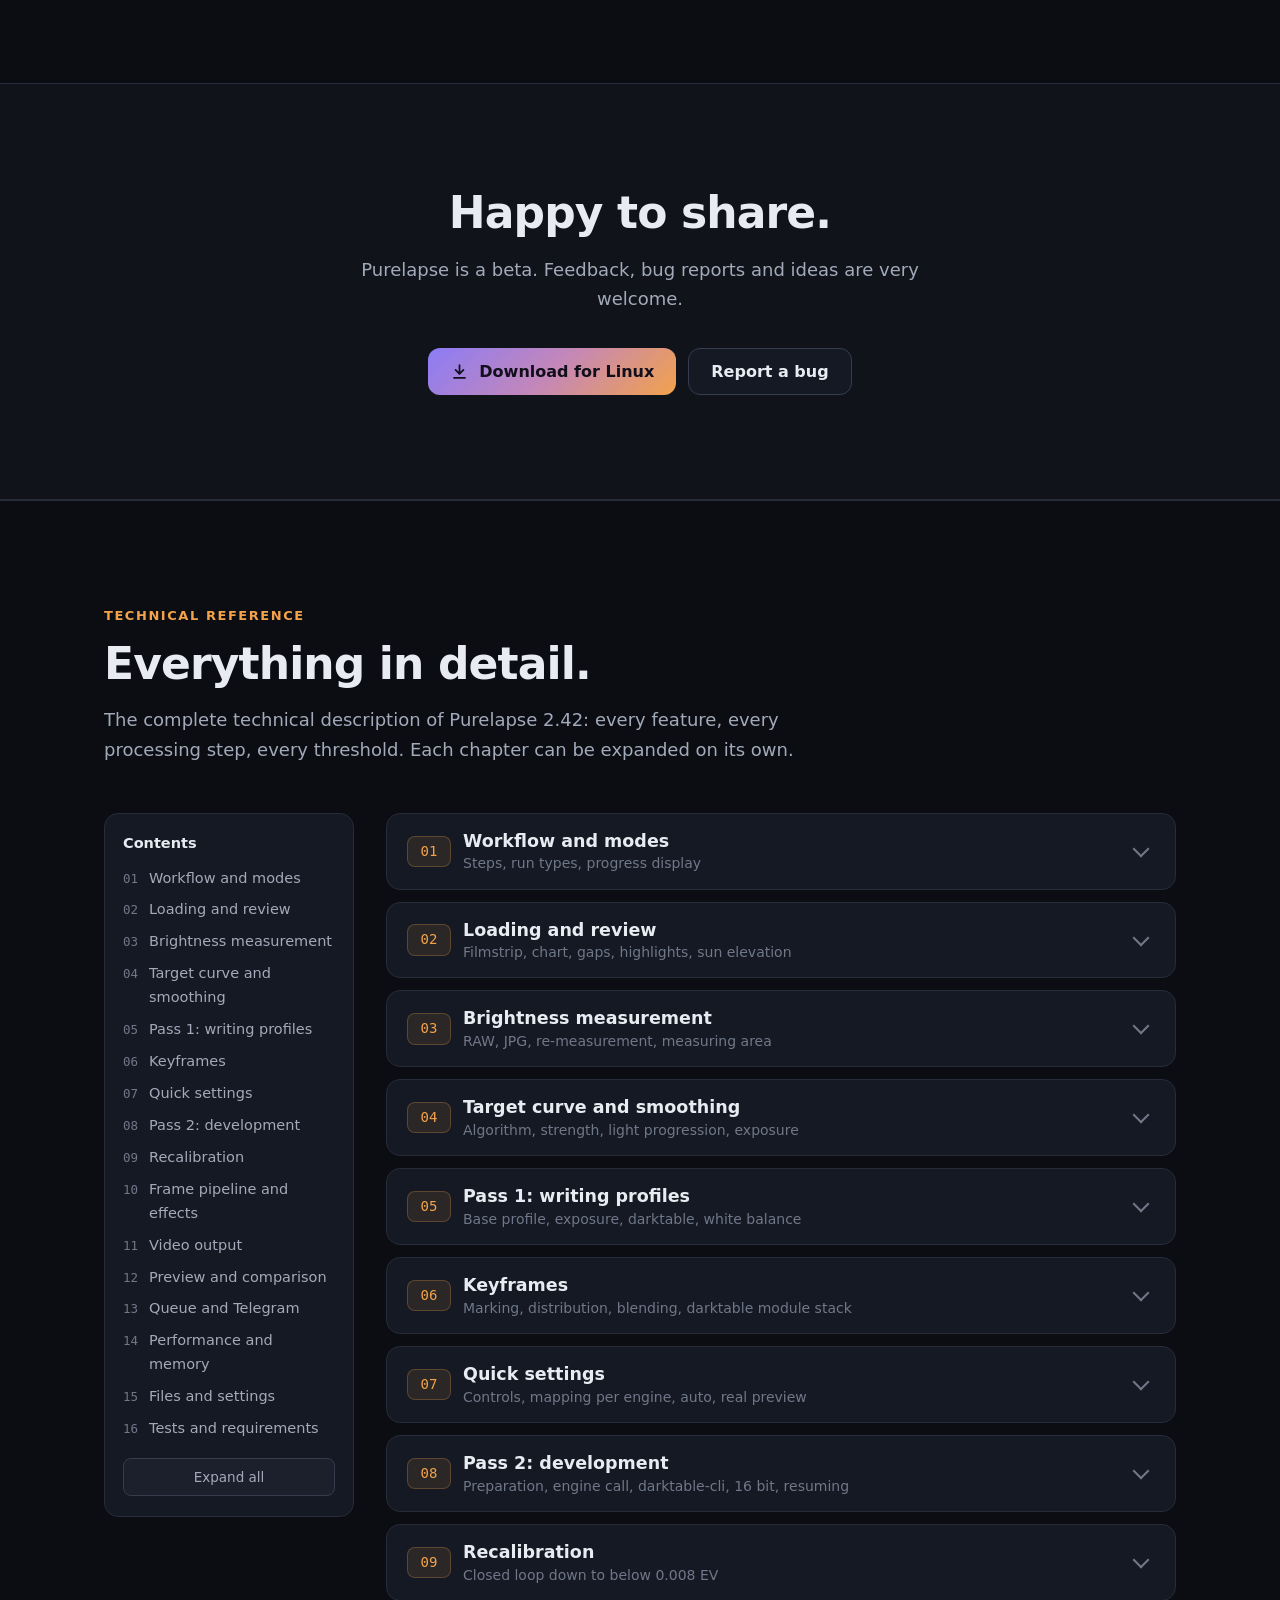
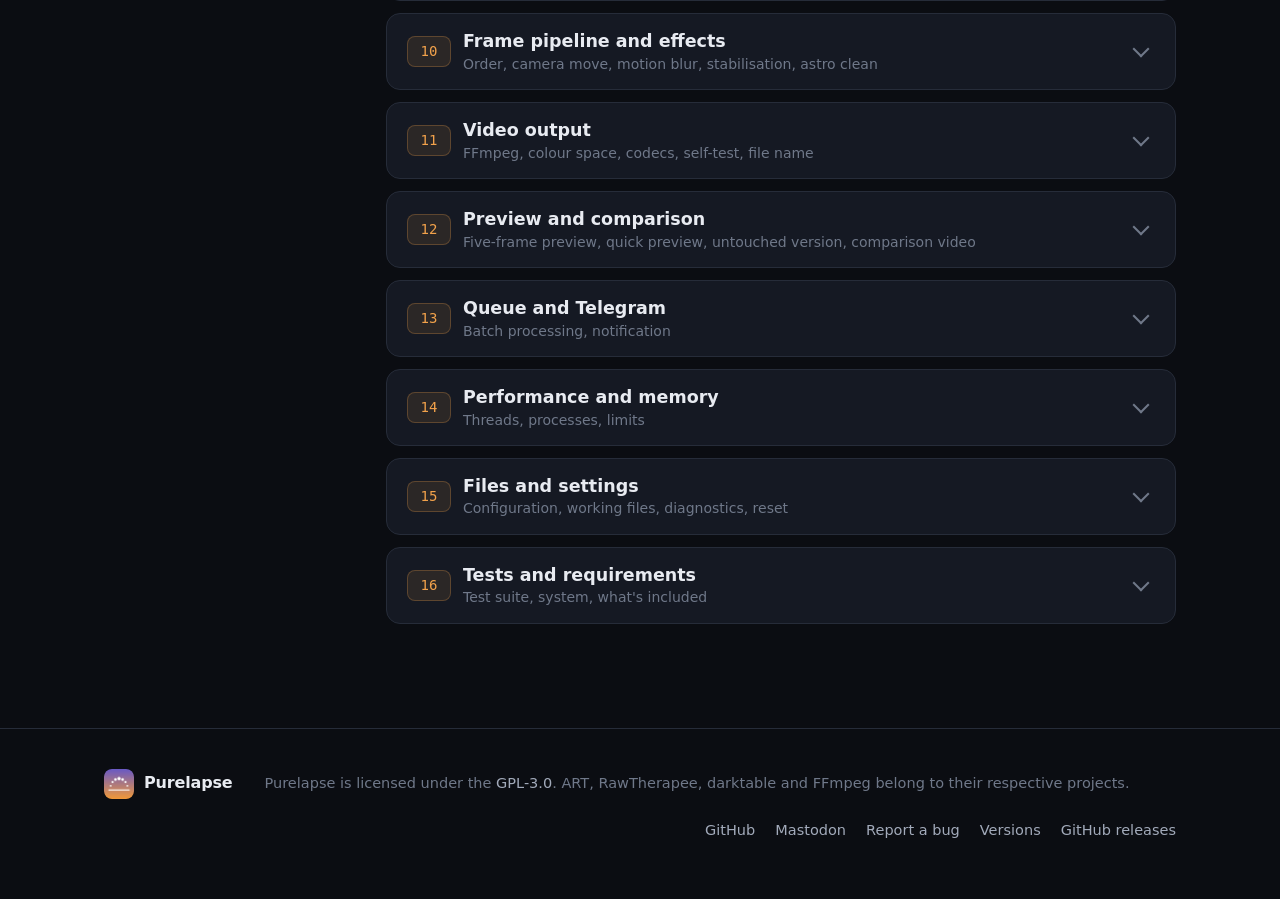
==== commit 445e4a3c: "Purelapse 2.45.0-beta: gefaellige Automatik mit Lichtern, Tiefen und Dynamik, Entflackern abschaltba" ====
--- a/docs/en.html
+++ b/docs/en.html
@@ -66,11 +66,11 @@
 <main id="main">
   <section class="hero">
     <div class="wrap">
-      <a class="pill" href="versions.html#v2-44-1"><b>New in 2.44</b><span>Calmer design · every image right in the folder picker</span><span aria-hidden="true">→</span></a>
+      <a class="pill" href="versions.html#v2-45-0"><b>New in 2.45</b><span>Pleasing auto · remove night · deflicker optional</span><span aria-hidden="true">→</span></a>
       <h1>Timelapses <span class="grad-text">without flicker.</span></h1>
       <p class="lead">Purelapse smooths the brightness of your RAW or JPG sequences, drives ART, RawTherapee or darktable and renders a clean video – from sunsets to holy grail.</p>
       <div class="cta">
-        <a class="btn btn-primary" href="https://github.com/purelapse/purelapse/releases/download/v2.44.1-beta/Purelapse-2.44.1-beta-x86_64.AppImage"><svg viewBox="0 0 24 24" fill="none" stroke="currentColor" stroke-width="2.2" stroke-linecap="round" stroke-linejoin="round" aria-hidden="true"><path d="M12 4v11M7 10l5 5 5-5M5 20h14"/></svg><span>Download for Linux<small>AppImage · 2.44.1-beta</small></span></a>
+        <a class="btn btn-primary" href="https://github.com/purelapse/purelapse/releases/download/v2.45.0-beta/Purelapse-2.45.0-beta-x86_64.AppImage"><svg viewBox="0 0 24 24" fill="none" stroke="currentColor" stroke-width="2.2" stroke-linecap="round" stroke-linejoin="round" aria-hidden="true"><path d="M12 4v11M7 10l5 5 5-5M5 20h14"/></svg><span>Download for Linux<small>AppImage · 2.45.0-beta</small></span></a>
         <a class="btn" href="https://github.com/purelapse/purelapse"><svg viewBox="0 0 24 24" fill="currentColor" aria-hidden="true"><path d="M12 2a10 10 0 0 0-3.2 19.5c.5.1.7-.2.7-.5v-1.7c-2.8.6-3.4-1.3-3.4-1.3-.4-1.2-1.1-1.5-1.1-1.5-.9-.6.1-.6.1-.6 1 .1 1.5 1 1.5 1 .9 1.5 2.3 1.1 2.9.8.1-.6.3-1.1.6-1.3-2.2-.3-4.6-1.1-4.6-5 0-1.1.4-2 1-2.7-.1-.3-.4-1.3.1-2.7 0 0 .8-.3 2.8 1a9.6 9.6 0 0 1 5 0c1.9-1.3 2.8-1 2.8-1 .5 1.4.2 2.4.1 2.7.6.7 1 1.6 1 2.7 0 3.9-2.4 4.7-4.6 5 .4.3.7.9.7 1.9V21c0 .3.2.6.7.5A10 10 0 0 0 12 2z"/></svg><span>Source on GitHub</span></a>
       </div>
       <p class="meta"><span>Free</span><span>GPL-3.0</span><span>German &amp; English</span></p>
@@ -119,7 +119,7 @@
         <h2>Everything in one program.</h2>
         <p>From the first measurement to the finished video file – without switching between half a dozen tools.</p>
       </div>
-      <div class="grid"><div class="card"><div class="ic"><svg viewBox="0 0 24 24" fill="none" stroke="currentColor" stroke-width="1.8" stroke-linecap="round" stroke-linejoin="round" aria-hidden="true"><path d="M3 12c2-6 4-6 6 0s4 6 6 0 4-6 6 0"/></svg></div><h3>Deflicker in linear light</h3><p>16-bit measurement that stays reliable even in dark night shots. It leaves out the sun and blown-out lamps by itself, and a measuring area covers special cases.</p></div><div class="card"><div class="ic"><svg viewBox="0 0 24 24" fill="none" stroke="currentColor" stroke-width="1.8" stroke-linecap="round" stroke-linejoin="round" aria-hidden="true"><circle cx="8" cy="15" r="4"/><path d="m11 12 9-9M17 6l3 3M14.5 8.5l2 2"/></svg></div><h3>Keyframes</h3><p>Set anchor frames, and Purelapse carries the settings smoothly across all frames in between – with darktable more than 60 modules, from white balance to filmic.</p></div><div class="card"><div class="ic"><svg viewBox="0 0 24 24" fill="none" stroke="currentColor" stroke-width="1.8" stroke-linecap="round" stroke-linejoin="round" aria-hidden="true"><path d="M4 6h10M18 6h2M4 12h4M12 12h8M4 18h12M20 18h0"/><circle cx="16" cy="6" r="2"/><circle cx="10" cy="12" r="2"/><circle cx="18" cy="18" r="2"/></svg></div><h3>Quick settings</h3><p>Colour temperature, green balance, brightness, contrast, saturation, sharpening and denoising – with a real preview from the engine.</p></div><div class="card"><div class="ic"><svg viewBox="0 0 24 24" fill="none" stroke="currentColor" stroke-width="1.8" stroke-linecap="round" stroke-linejoin="round" aria-hidden="true"><path d="M4 12h3M9 12h3M14 12h6M4 7h8M14 7h2M4 17h5M11 17h9"/></svg></div><h3>Motion blur</h3><p>Averages 3 to 25 frames into one video frame – for softly drifting clouds, water and stars.</p></div><div class="card"><div class="ic"><svg viewBox="0 0 24 24" fill="none" stroke="currentColor" stroke-width="1.8" stroke-linecap="round" stroke-linejoin="round" aria-hidden="true"><rect x="3" y="4" width="18" height="16" rx="2"/><path d="M7 4v16M17 4v16M3 9h4M3 15h4M17 9h4M17 15h4"/></svg></div><h3>Camera move &amp; effects</h3><p>Smooth 16:9 move from A to B, accurate to fractions of a pixel, with gentle acceleration and braking. Plus stabilisation, denoising, hot pixels, astro clean, telemetry overlay, fade in and out.</p></div><div class="card"><div class="ic"><svg viewBox="0 0 24 24" fill="none" stroke="currentColor" stroke-width="1.8" stroke-linecap="round" stroke-linejoin="round" aria-hidden="true"><path d="M2 12s3.5-7 10-7 10 7 10 7-3.5 7-10 7S2 12 2 12z"/><circle cx="12" cy="12" r="3"/></svg></div><h3>Preview &amp; comparison</h3><p>Quick preview in minutes from the camera's embedded images, a five-frame preview, an untouched version and a comparison video.</p></div><div class="card"><div class="ic"><svg viewBox="0 0 24 24" fill="none" stroke="currentColor" stroke-width="1.8" stroke-linecap="round" stroke-linejoin="round" aria-hidden="true"><path d="M12 3 2 20h20L12 3z"/><path d="M12 10v4M12 17h0"/></svg></div><h3>Warnings</h3><p>Detects missing frames, clipped and pink highlights, and a fluctuating white balance.</p></div><div class="card"><div class="ic"><svg viewBox="0 0 24 24" fill="none" stroke="currentColor" stroke-width="1.8" stroke-linecap="round" stroke-linejoin="round" aria-hidden="true"><path d="m12 3 9 5-9 5-9-5 9-5z"/><path d="m3 13 9 5 9-5"/></svg></div><h3>Queue</h3><p>Line up several folders with their own settings and let them run overnight.</p></div><div class="card"><div class="ic"><svg viewBox="0 0 24 24" fill="none" stroke="currentColor" stroke-width="1.8" stroke-linecap="round" stroke-linejoin="round" aria-hidden="true"><path d="M6 16V11a6 6 0 1 1 12 0v5l2 2H4l2-2zM10 20a2 2 0 0 0 4 0"/></svg></div><h3>Telegram</h3><p>A message on your phone when a run is finished – or when something goes wrong.</p></div><div class="card"><div class="ic"><svg viewBox="0 0 24 24" fill="none" stroke="currentColor" stroke-width="1.8" stroke-linecap="round" stroke-linejoin="round" aria-hidden="true"><circle cx="12" cy="12" r="9"/><path d="M12 3v18M12 8h9M12 13h8.6M12 18h6"/></svg></div><h3>Clean colour</h3><p>Video colours to the HD standard BT.709, HEVC 10 bit against banding in the sky, and optional 16-bit intermediate images from the engine all the way to the video.</p></div><div class="card"><div class="ic"><svg viewBox="0 0 24 24" fill="none" stroke="currentColor" stroke-width="1.8" stroke-linecap="round" stroke-linejoin="round" aria-hidden="true"><path d="M13 2 4 14h7l-1 8 9-12h-7l1-8z"/></svg></div><h3>Fast, no compromises</h3><p>Measures and develops several frames at once, darktable included. A cancelled run picks up where it left off.</p></div><div class="card"><div class="ic"><svg viewBox="0 0 24 24" fill="none" stroke="currentColor" stroke-width="1.8" stroke-linecap="round" stroke-linejoin="round" aria-hidden="true"><path d="M12 3 4 6v6c0 5 3.5 8 8 9 4.5-1 8-4 8-9V6l-8-3z"/><path d="m9 12 2 2 4-4"/></svg></div><h3>Tidy</h3><p>Just one configuration file. Profiles and measurements are written so that a crash never leaves half-written files behind.</p></div></div>
+      <div class="grid"><div class="card"><div class="ic"><svg viewBox="0 0 24 24" fill="none" stroke="currentColor" stroke-width="1.8" stroke-linecap="round" stroke-linejoin="round" aria-hidden="true"><path d="M3 12c2-6 4-6 6 0s4 6 6 0 4-6 6 0"/></svg></div><h3>Deflicker in linear light</h3><p>16-bit measurement that stays reliable even in dark night shots. It leaves out the sun and blown-out lamps by itself, and a measuring area covers special cases.</p></div><div class="card"><div class="ic"><svg viewBox="0 0 24 24" fill="none" stroke="currentColor" stroke-width="1.8" stroke-linecap="round" stroke-linejoin="round" aria-hidden="true"><circle cx="8" cy="15" r="4"/><path d="m11 12 9-9M17 6l3 3M14.5 8.5l2 2"/></svg></div><h3>Keyframes</h3><p>Set anchor frames, and Purelapse carries the settings smoothly across all frames in between – with darktable more than 60 modules, from white balance to filmic.</p></div><div class="card"><div class="ic"><svg viewBox="0 0 24 24" fill="none" stroke="currentColor" stroke-width="1.8" stroke-linecap="round" stroke-linejoin="round" aria-hidden="true"><path d="M4 6h10M18 6h2M4 12h4M12 12h8M4 18h12M20 18h0"/><circle cx="16" cy="6" r="2"/><circle cx="10" cy="12" r="2"/><circle cx="18" cy="18" r="2"/></svg></div><h3>Quick settings</h3><p>Colour temperature, green balance, brightness, contrast, highlights, shadows, vibrance, saturation, sharpening and denoising – with a real preview from the engine and an auto button that makes the frame pleasing in one click.</p></div><div class="card"><div class="ic"><svg viewBox="0 0 24 24" fill="none" stroke="currentColor" stroke-width="1.8" stroke-linecap="round" stroke-linejoin="round" aria-hidden="true"><path d="M4 12h3M9 12h3M14 12h6M4 7h8M14 7h2M4 17h5M11 17h9"/></svg></div><h3>Motion blur</h3><p>Averages 3 to 25 frames into one video frame – for softly drifting clouds, water and stars.</p></div><div class="card"><div class="ic"><svg viewBox="0 0 24 24" fill="none" stroke="currentColor" stroke-width="1.8" stroke-linecap="round" stroke-linejoin="round" aria-hidden="true"><rect x="3" y="4" width="18" height="16" rx="2"/><path d="M7 4v16M17 4v16M3 9h4M3 15h4M17 9h4M17 15h4"/></svg></div><h3>Camera move &amp; effects</h3><p>Smooth 16:9 move from A to B, accurate to fractions of a pixel, with gentle acceleration and braking. Plus stabilisation, denoising, hot pixels, astro clean, telemetry overlay, fade in and out.</p></div><div class="card"><div class="ic"><svg viewBox="0 0 24 24" fill="none" stroke="currentColor" stroke-width="1.8" stroke-linecap="round" stroke-linejoin="round" aria-hidden="true"><path d="M2 12s3.5-7 10-7 10 7 10 7-3.5 7-10 7S2 12 2 12z"/><circle cx="12" cy="12" r="3"/></svg></div><h3>Preview &amp; comparison</h3><p>Quick preview in minutes from the camera's embedded images, a five-frame preview, an untouched version and a comparison video.</p></div><div class="card"><div class="ic"><svg viewBox="0 0 24 24" fill="none" stroke="currentColor" stroke-width="1.8" stroke-linecap="round" stroke-linejoin="round" aria-hidden="true"><path d="M12 3 2 20h20L12 3z"/><path d="M12 10v4M12 17h0"/></svg></div><h3>Warnings</h3><p>Detects missing frames, clipped and pink highlights, and a fluctuating white balance.</p></div><div class="card"><div class="ic"><svg viewBox="0 0 24 24" fill="none" stroke="currentColor" stroke-width="1.8" stroke-linecap="round" stroke-linejoin="round" aria-hidden="true"><path d="m12 3 9 5-9 5-9-5 9-5z"/><path d="m3 13 9 5 9-5"/></svg></div><h3>Queue</h3><p>Line up several folders with their own settings and let them run overnight.</p></div><div class="card"><div class="ic"><svg viewBox="0 0 24 24" fill="none" stroke="currentColor" stroke-width="1.8" stroke-linecap="round" stroke-linejoin="round" aria-hidden="true"><path d="M6 16V11a6 6 0 1 1 12 0v5l2 2H4l2-2zM10 20a2 2 0 0 0 4 0"/></svg></div><h3>Telegram</h3><p>A message on your phone when a run is finished – or when something goes wrong.</p></div><div class="card"><div class="ic"><svg viewBox="0 0 24 24" fill="none" stroke="currentColor" stroke-width="1.8" stroke-linecap="round" stroke-linejoin="round" aria-hidden="true"><circle cx="12" cy="12" r="9"/><path d="M12 3v18M12 8h9M12 13h8.6M12 18h6"/></svg></div><h3>Clean colour</h3><p>Video colours to the HD standard BT.709, HEVC 10 bit against banding in the sky, and optional 16-bit intermediate images from the engine all the way to the video.</p></div><div class="card"><div class="ic"><svg viewBox="0 0 24 24" fill="none" stroke="currentColor" stroke-width="1.8" stroke-linecap="round" stroke-linejoin="round" aria-hidden="true"><path d="M13 2 4 14h7l-1 8 9-12h-7l1-8z"/></svg></div><h3>Fast, no compromises</h3><p>Measures and develops several frames at once, darktable included. A cancelled run picks up where it left off.</p></div><div class="card"><div class="ic"><svg viewBox="0 0 24 24" fill="none" stroke="currentColor" stroke-width="1.8" stroke-linecap="round" stroke-linejoin="round" aria-hidden="true"><path d="M12 3 4 6v6c0 5 3.5 8 8 9 4.5-1 8-4 8-9V6l-8-3z"/><path d="m9 12 2 2 4-4"/></svg></div><h3>Tidy</h3><p>Just one configuration file. Profiles and measurements are written so that a crash never leaves half-written files behind.</p></div></div>
     </div>
   </section>
 
@@ -131,7 +131,7 @@
           <h2>From day into night.</h2>
           <p>In holy-grail shots the camera changes shutter speed, aperture or ISO during the sequence. Purelapse is built for exactly that.</p>
         </div>
-        <ul class="ticks"><li><span><b>Compensates exposure jumps.</b> Every step caused by changed camera settings shows up as a brightness jump in the measurement and gets smoothed out.</span></li><li><span><b>Ramping interval.</b> If the interval grows with the shutter speed, that's treated as normal – only real gaps are reported.</span></li><li><span><b>Choose the light progression.</b> Constant, sunrise or sunset: if you like, the progression only gets brighter or only gets darker.</span></li><li><span><b>Sun elevation in the chart.</b> With GPS from the image, Purelapse shows the limits of civil, nautical and astronomical twilight.</span></li></ul>
+        <ul class="ticks"><li><span><b>Compensates exposure jumps.</b> Every step caused by changed camera settings shows up as a brightness jump in the measurement and gets smoothed out.</span></li><li><span><b>Ramping interval.</b> If the interval grows with the shutter speed, that's treated as normal – only real gaps are reported.</span></li><li><span><b>Choose the light progression.</b> Constant, sunrise or sunset: if you like, the progression only gets brighter or only gets darker.</span></li><li><span><b>Sun elevation in the chart.</b> With GPS from the image, Purelapse shows the limits of civil, nautical and astronomical twilight.</span></li><li><span><b>Remove night.</b> In 24-hour timelapses the night can drop out of the video. The brightness of the scene is measured, exposure included; the threshold can be dragged in the chart.</span></li></ul>
       </div>
       <div class="curve">
         <svg viewBox="0 0 600 200" role="img" aria-label="Schematic chart: measured brightness with jumps and the smoothed target curve">
@@ -167,7 +167,7 @@
         <p>Purelapse writes the exposure correction into the profiles and spreads your keyframe edits across the frames in between. Everything else you've set up in the engine stays as it is.</p>
       </div>
       <div class="engines"><div class="engine"><h3>ART</h3><ul><li>Deflicker and recalibration</li><li>Keyframes</li><li>Quick settings</li><li>Real preview</li><li>Hot pixel correction</li><li>Highlight reconstruction</li></ul></div><div class="engine"><h3>RawTherapee</h3><ul><li>Deflicker and recalibration</li><li>Keyframes</li><li>Quick settings</li><li>Real preview</li><li>Hot pixel correction</li><li>Highlight reconstruction</li></ul></div><div class="engine"><h3>darktable</h3><ul><li>Deflicker and recalibration</li><li>Keyframes</li><li>Quick settings</li><li>Real preview</li><li>Hot pixel correction</li><li class="no">Highlight reconstruction</li></ul></div></div>
-      <p class="note">With darktable, Purelapse carries the complete module stack of the keyframes and blends numeric values such as white balance, sharpening and colour balance smoothly. There the quick settings cover brightness, contrast, saturation and sharpening. darktable-cli develops with up to four processes at once. Formats: NEF, CR2, CR3, DNG, ARW, RAF, ORF, RW2, PEF, SRW.</p>
+      <p class="note">With darktable, Purelapse carries the complete module stack of the keyframes and blends numeric values such as white balance, sharpening and colour balance smoothly. There the quick settings cover everything except white balance and denoising. darktable-cli develops with up to four processes at once. Formats: NEF, CR2, CR3, DNG, ARW, RAF, ORF, RW2, PEF, SRW.</p>
     </div>
   </section>
 
@@ -182,12 +182,12 @@
       </div>
       <div>
         <div class="cta" style="justify-content:flex-start;margin-top:0;margin-bottom:22px">
-          <a class="btn btn-primary" href="https://github.com/purelapse/purelapse/releases/download/v2.44.1-beta/Purelapse-2.44.1-beta-x86_64.AppImage"><svg viewBox="0 0 24 24" fill="none" stroke="currentColor" stroke-width="2.2" stroke-linecap="round" stroke-linejoin="round" aria-hidden="true"><path d="M12 4v11M7 10l5 5 5-5M5 20h14"/></svg><span>Download for Linux<small>AppImage · 2.44.1-beta</small></span></a>
+          <a class="btn btn-primary" href="https://github.com/purelapse/purelapse/releases/download/v2.45.0-beta/Purelapse-2.45.0-beta-x86_64.AppImage"><svg viewBox="0 0 24 24" fill="none" stroke="currentColor" stroke-width="2.2" stroke-linecap="round" stroke-linejoin="round" aria-hidden="true"><path d="M12 4v11M7 10l5 5 5-5M5 20h14"/></svg><span>Download for Linux<small>AppImage · 2.45.0-beta</small></span></a>
         </div>
         <div class="term">
-          <div class="term-bar"><i></i><i></i><i></i><button type="button" id="copy" data-text="chmod +x Purelapse-2.44.1-beta-x86_64.AppImage\n./Purelapse-2.44.1-beta-x86_64.AppImage" data-done="Copied">Copy</button></div>
-          <pre><span class="p">$</span> chmod +x Purelapse-2.44.1-beta-x86_64.AppImage
-<span class="p">$</span> ./Purelapse-2.44.1-beta-x86_64.AppImage</pre>
+          <div class="term-bar"><i></i><i></i><i></i><button type="button" id="copy" data-text="chmod +x Purelapse-2.45.0-beta-x86_64.AppImage\n./Purelapse-2.45.0-beta-x86_64.AppImage" data-done="Copied">Copy</button></div>
+          <pre><span class="p">$</span> chmod +x Purelapse-2.45.0-beta-x86_64.AppImage
+<span class="p">$</span> ./Purelapse-2.45.0-beta-x86_64.AppImage</pre>
         </div>
         <p class="req">Runs on Linux Mint 21 / Ubuntu 22.04 and newer (x86_64). <a href="versions.html">What's new? All versions →</a></p>
       </div>
@@ -230,7 +230,7 @@
       <h2>Happy to share.</h2>
       <p>Purelapse is a beta. Feedback, bug reports and ideas are very welcome.</p>
       <div class="cta">
-        <a class="btn btn-primary" href="https://github.com/purelapse/purelapse/releases/download/v2.44.1-beta/Purelapse-2.44.1-beta-x86_64.AppImage"><svg viewBox="0 0 24 24" fill="none" stroke="currentColor" stroke-width="2.2" stroke-linecap="round" stroke-linejoin="round" aria-hidden="true"><path d="M12 4v11M7 10l5 5 5-5M5 20h14"/></svg><span>Download for Linux</span></a>
+        <a class="btn btn-primary" href="https://github.com/purelapse/purelapse/releases/download/v2.45.0-beta/Purelapse-2.45.0-beta-x86_64.AppImage"><svg viewBox="0 0 24 24" fill="none" stroke="currentColor" stroke-width="2.2" stroke-linecap="round" stroke-linejoin="round" aria-hidden="true"><path d="M12 4v11M7 10l5 5 5-5M5 20h14"/></svg><span>Download for Linux</span></a>
         <a class="btn" href="https://github.com/purelapse/purelapse/issues">Report a bug</a>
       </div>
     </div>
@@ -466,23 +466,29 @@
                   <tr><td>Green balance</td><td class="nw">0.6–1.8</td><td colspan="2"><code>[White Balance] Green</code></td><td>–</td></tr>
                   <tr><td>Brightness</td><td class="nw">−100…100</td><td><code>[Luminance Curve] Brightness</code></td><td><code>[Exposure] Brightness</code></td><td>color balance rgb, brilliance × 0.01</td></tr>
                   <tr><td>Contrast</td><td class="nw">−100…100</td><td><code>[Luminance Curve] Contrast</code></td><td><code>[Exposure] Contrast</code></td><td>color balance rgb, contrast × 0.01</td></tr>
+                  <tr><td>Recover highlights</td><td class="nw">0–100</td><td>tone equalizer, <code>Band4</code> × −0.5 and <code>Band3</code> × −0.2</td><td><code>[Shadows &amp; Highlights] Highlights</code> × 0.75</td><td>shadows and highlights, highlights × −0.6</td></tr>
+                  <tr><td>Lift shadows</td><td class="nw">0–100</td><td>tone equalizer, <code>Band1</code> × 0.6, <code>Band0</code> × 0.35, <code>Band2</code> × 0.2</td><td><code>[Shadows &amp; Highlights] Shadows</code> × 0.3</td><td>shadows and highlights, shadows × 0.6</td></tr>
+                  <tr><td>Vibrance</td><td class="nw">−100…100</td><td><code>[Saturation] Vibrance</code></td><td><code>[Vibrance] Pastels</code> and <code>Saturated</code></td><td>color balance rgb, vibrance × 0.01</td></tr>
                   <tr><td>Saturation</td><td class="nw">−100…100</td><td><code>[Saturation] Saturation</code></td><td><code>[Exposure] Saturation</code></td><td>color balance rgb, saturation × 0.01</td></tr>
                   <tr><td>Sharpening</td><td>1–1000 (darktable 1–800)</td><td colspan="2"><code>[Sharpening] Amount</code></td><td>sharpen, amount ÷ 400 (200 → 0.5)</td></tr>
                   <tr><td>Denoise luminance</td><td class="nw">0–100</td><td><code>[Denoise] Luminance</code></td><td><code>[Directional Pyramid Denoising] Luma</code></td><td>–</td></tr>
                   <tr><td>Denoise chrominance</td><td class="nw">0–100</td><td><code>[Denoise] Chrominance</code></td><td><code>[Directional Pyramid Denoising] Chroma</code></td><td>–</td></tr>
                 </tbody>
               </table></div>
-              <p class="small">White balance and denoising are deliberately missing for darktable: darktable stores camera-dependent values there (channel coefficients, noise profile) that cannot be derived from kelvin or a strength without the camera's colour matrix.</p>
+              <p class="small">White balance and denoising are deliberately missing for darktable: darktable stores camera-dependent values there (channel coefficients, noise profile) that cannot be derived from kelvin or a strength without the camera's colour matrix. Highlights and shadows work locally in all three engines; the factors bring the differently strong tools to roughly the same effect per slider value. If the profile uses the camera white balance, colour temperature is left unticked and its starting value is computed from the RAW's channel coefficients and colour matrix.</p>
               <h4>Auto-optimise</h4>
-              <p>Every suggestion rests on a measurement, and every measurement appears with its number in the explanation:</p>
+              <p>The goal is a pleasing, finished frame: first pull the highlights down and lift the shadows, then give the midtones their punch back with a little contrast, colour via vibrance. It measures the engine's image with all auto sliders at neutral – including the exposure from the deflicker, tone curve and colours; without an engine, the approximation from the RAW. Each step measures the frame as it looks after the previous ones, and every measurement appears with its number in the explanation:</p>
               <ul>
                 <li><b>Brightness:</b> image median to 0.44 on screen, at most ±25; changes below 2 points are not suggested.</li>
-                <li><b>Contrast:</b> only if the histogram (2nd–98th percentile) uses less than 0.88 of the scale; stretched towards 0.92, at most +28, no suggestion below 5 points.</li>
-                <li><b>Saturation:</b> only for pale images (mean colourfulness below 0.28), at most +25; damped when contrast rises at the same time.</li>
+                <li><b>Recover highlights:</b> by the share of bright pixels (from 0.80), up to 70; at least 20 if the brightest areas clip, more if brightness goes up.</li>
+                <li><b>Lift shadows:</b> by the share of dark pixels (up to 0.18), up to 60. If most of the frame is dark (night scene), at most 15 – a night sky stays dark. Damped from ISO 1600, halved from 3200.</li>
+                <li><b>Contrast:</b> if the histogram (2nd–98th percentile) uses less than 0.88 of the scale, stretched towards 0.92; otherwise as much as shadows and highlights take from the midtones (up to 15). With shadows/highlights at most 18, in night scenes 10.</li>
+                <li><b>Vibrance:</b> 10 to 40, the paler the frame the more; damped when contrast rises. Saturation then stays neutral – only without vibrance in the profile does auto suggest saturation as before.</li>
                 <li><b>Sharpening:</b> 240 to 380, stepless according to the fine structure of the subject (deviation from a Gaussian blur).</li>
                 <li><b>Denoising:</b> from the ISO value in the EXIF data (grain can't be measured in a downscaled preview): up to ISO 200 luminance 0 / colour 15, stepped up to 45 / 40 above ISO 6400.</li>
                 <li><b>Highlights:</b> if more than 15 % of the brightest areas are tinted pink, highlight reconstruction is switched on.</li>
                 <li><b>White balance</b> stays unchanged – a single frame can't tell whether the colour mood is intended.</li>
+                <li>Controls that auto judges but does not change are set to neutral. Optimising twice gives the same result.</li>
               </ul>
               <h4>Reconstruct highlights</h4>
               <div class="tbl"><table>
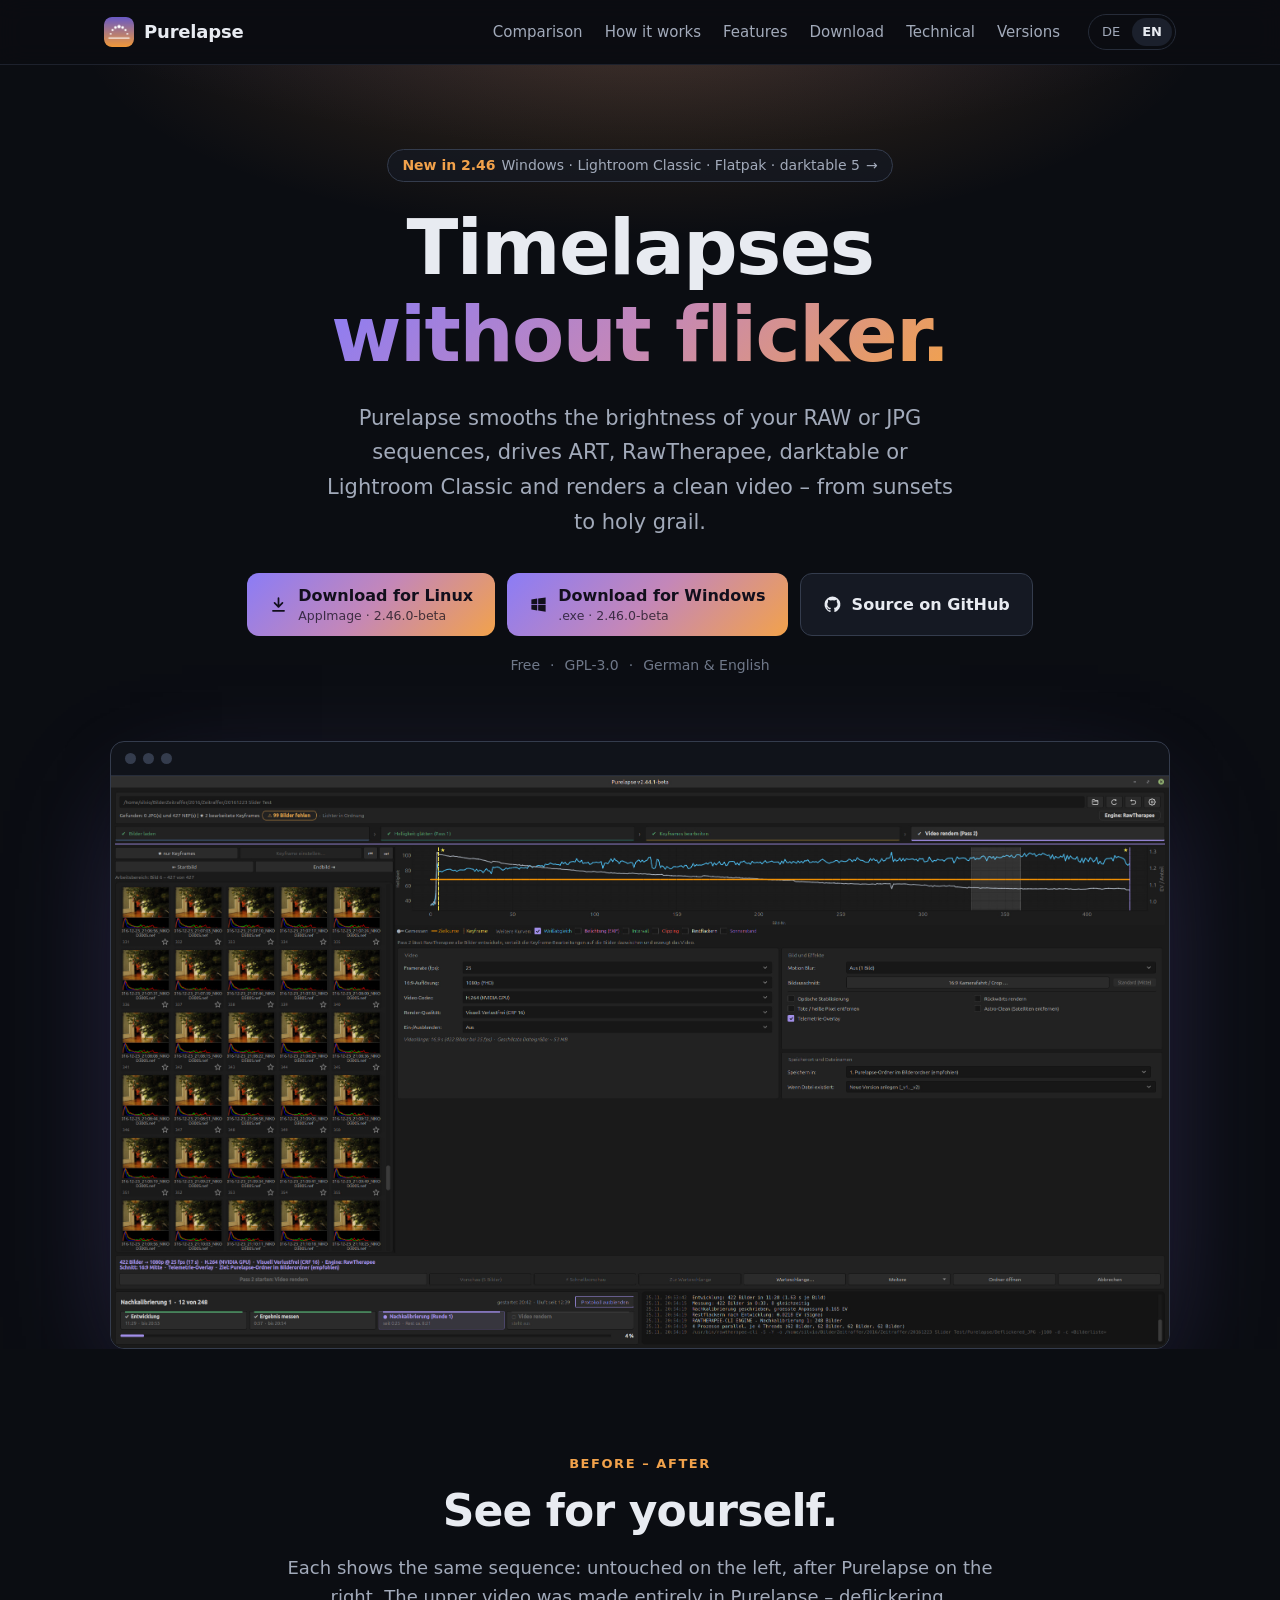
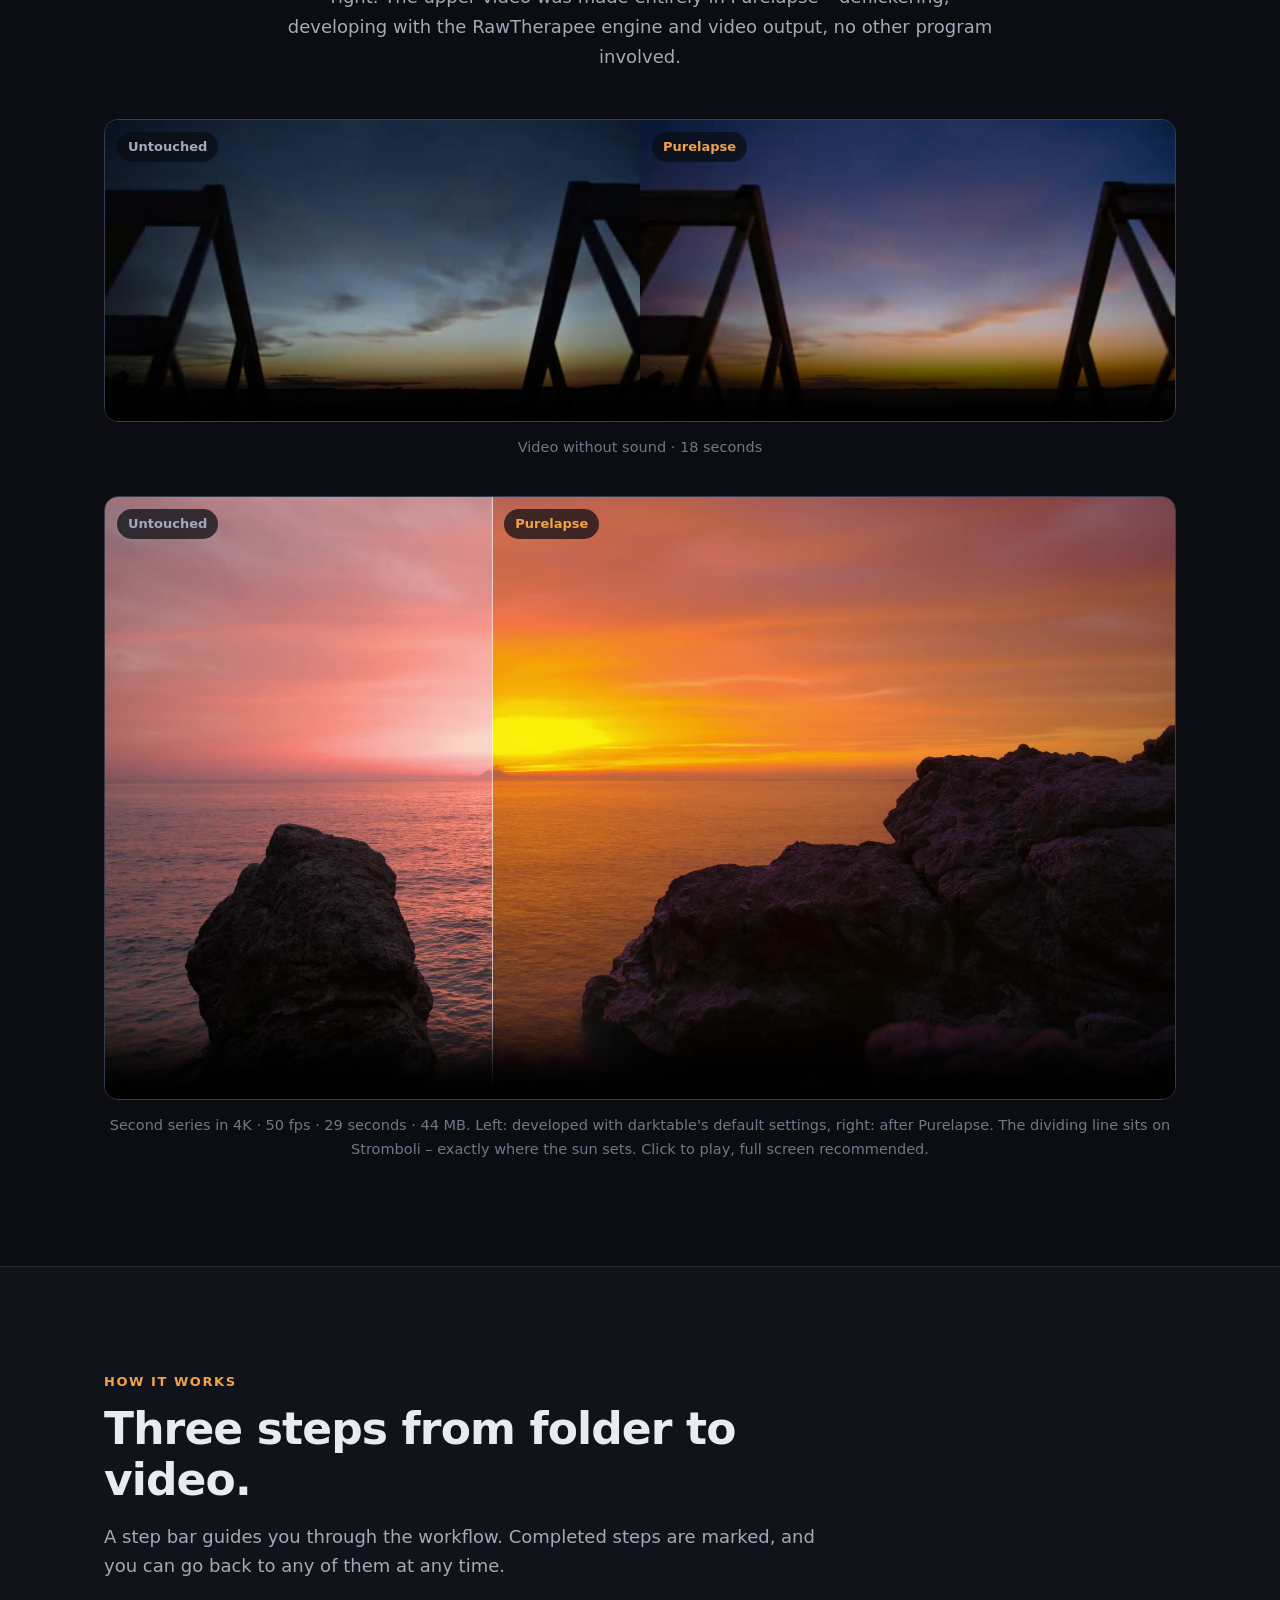
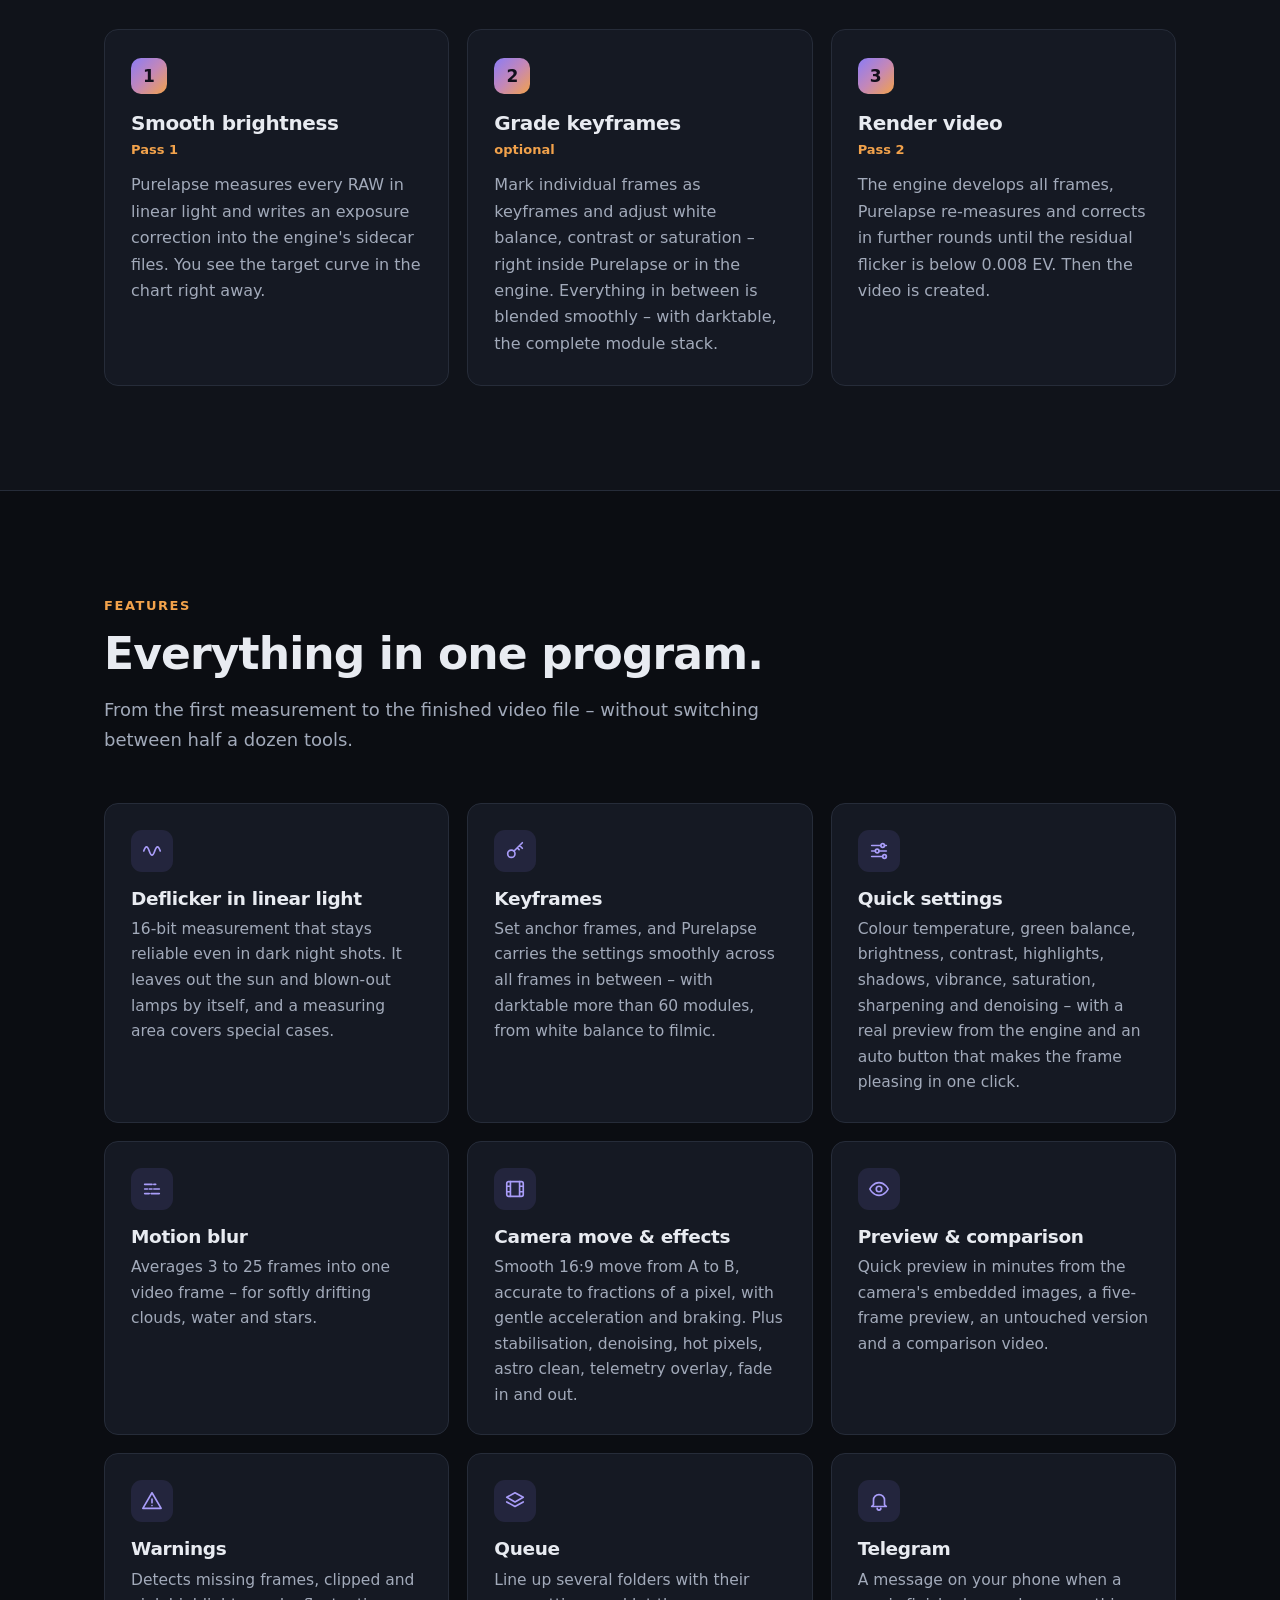
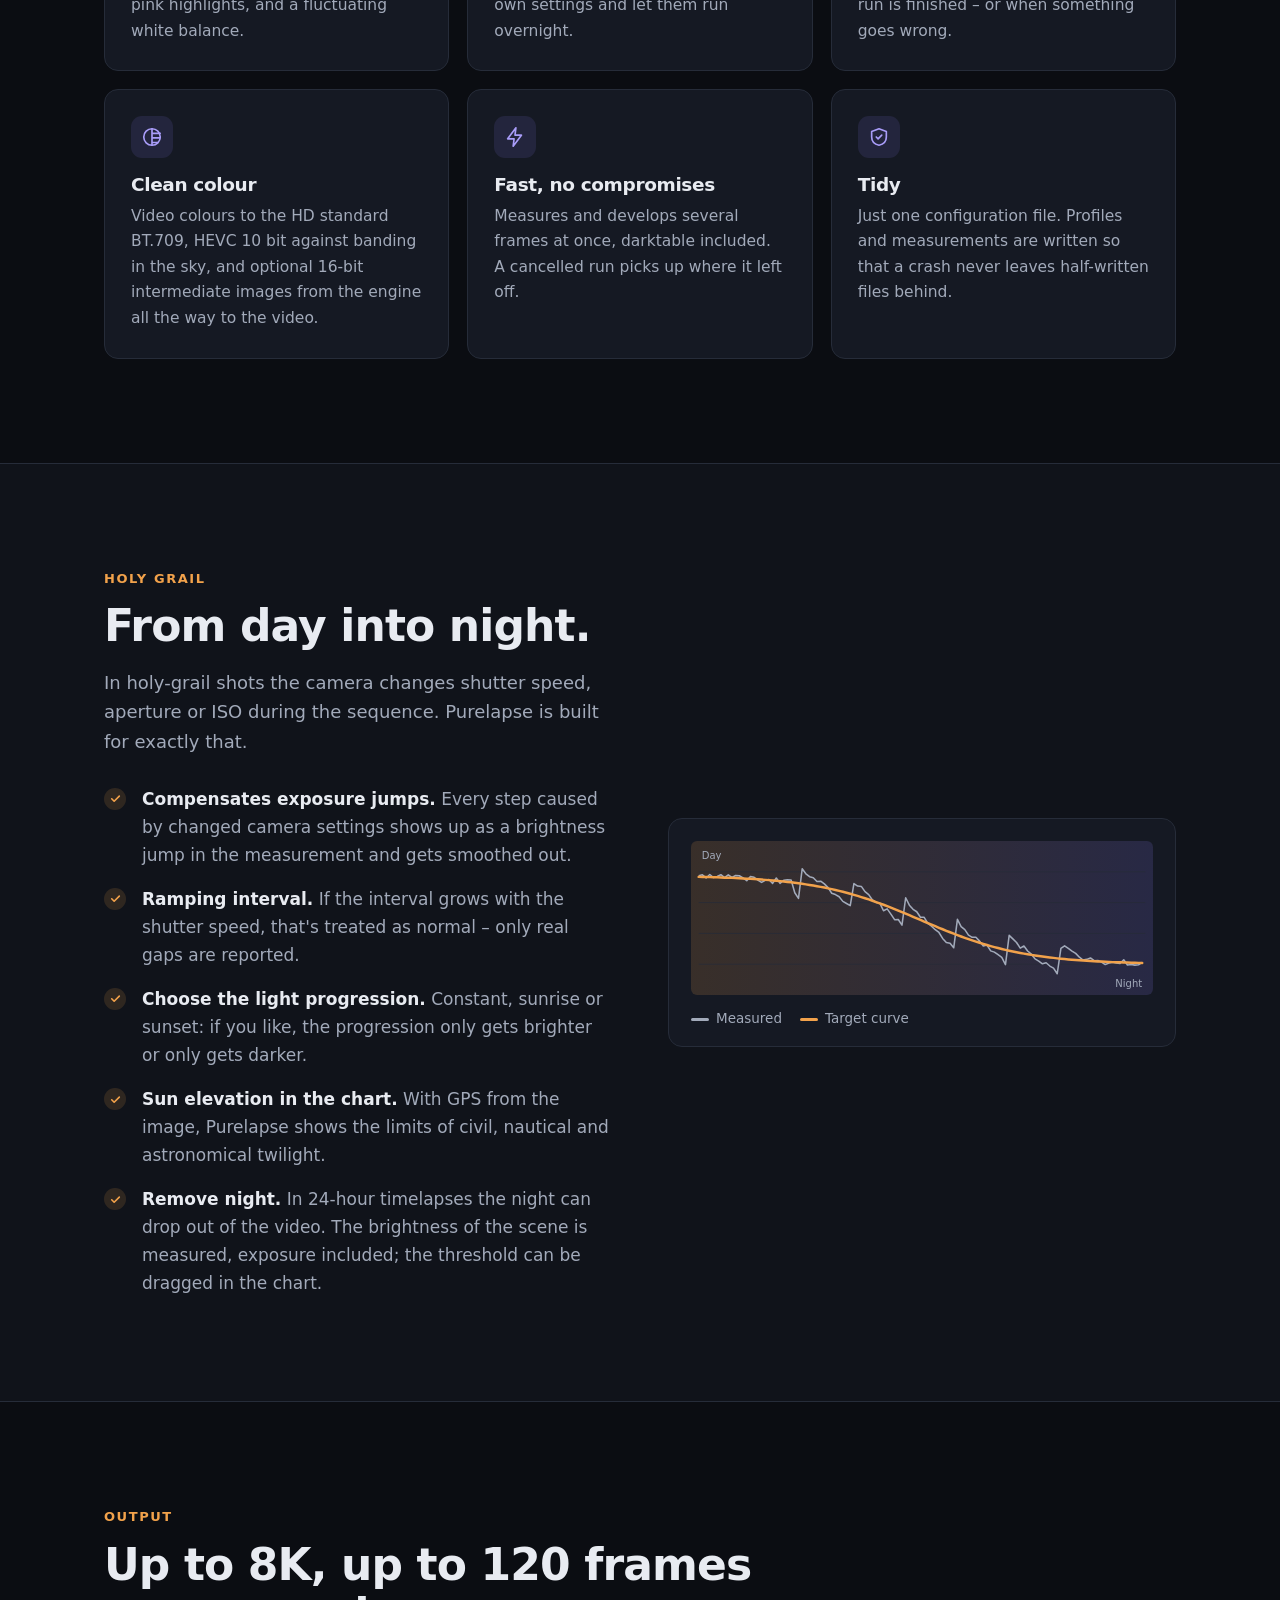
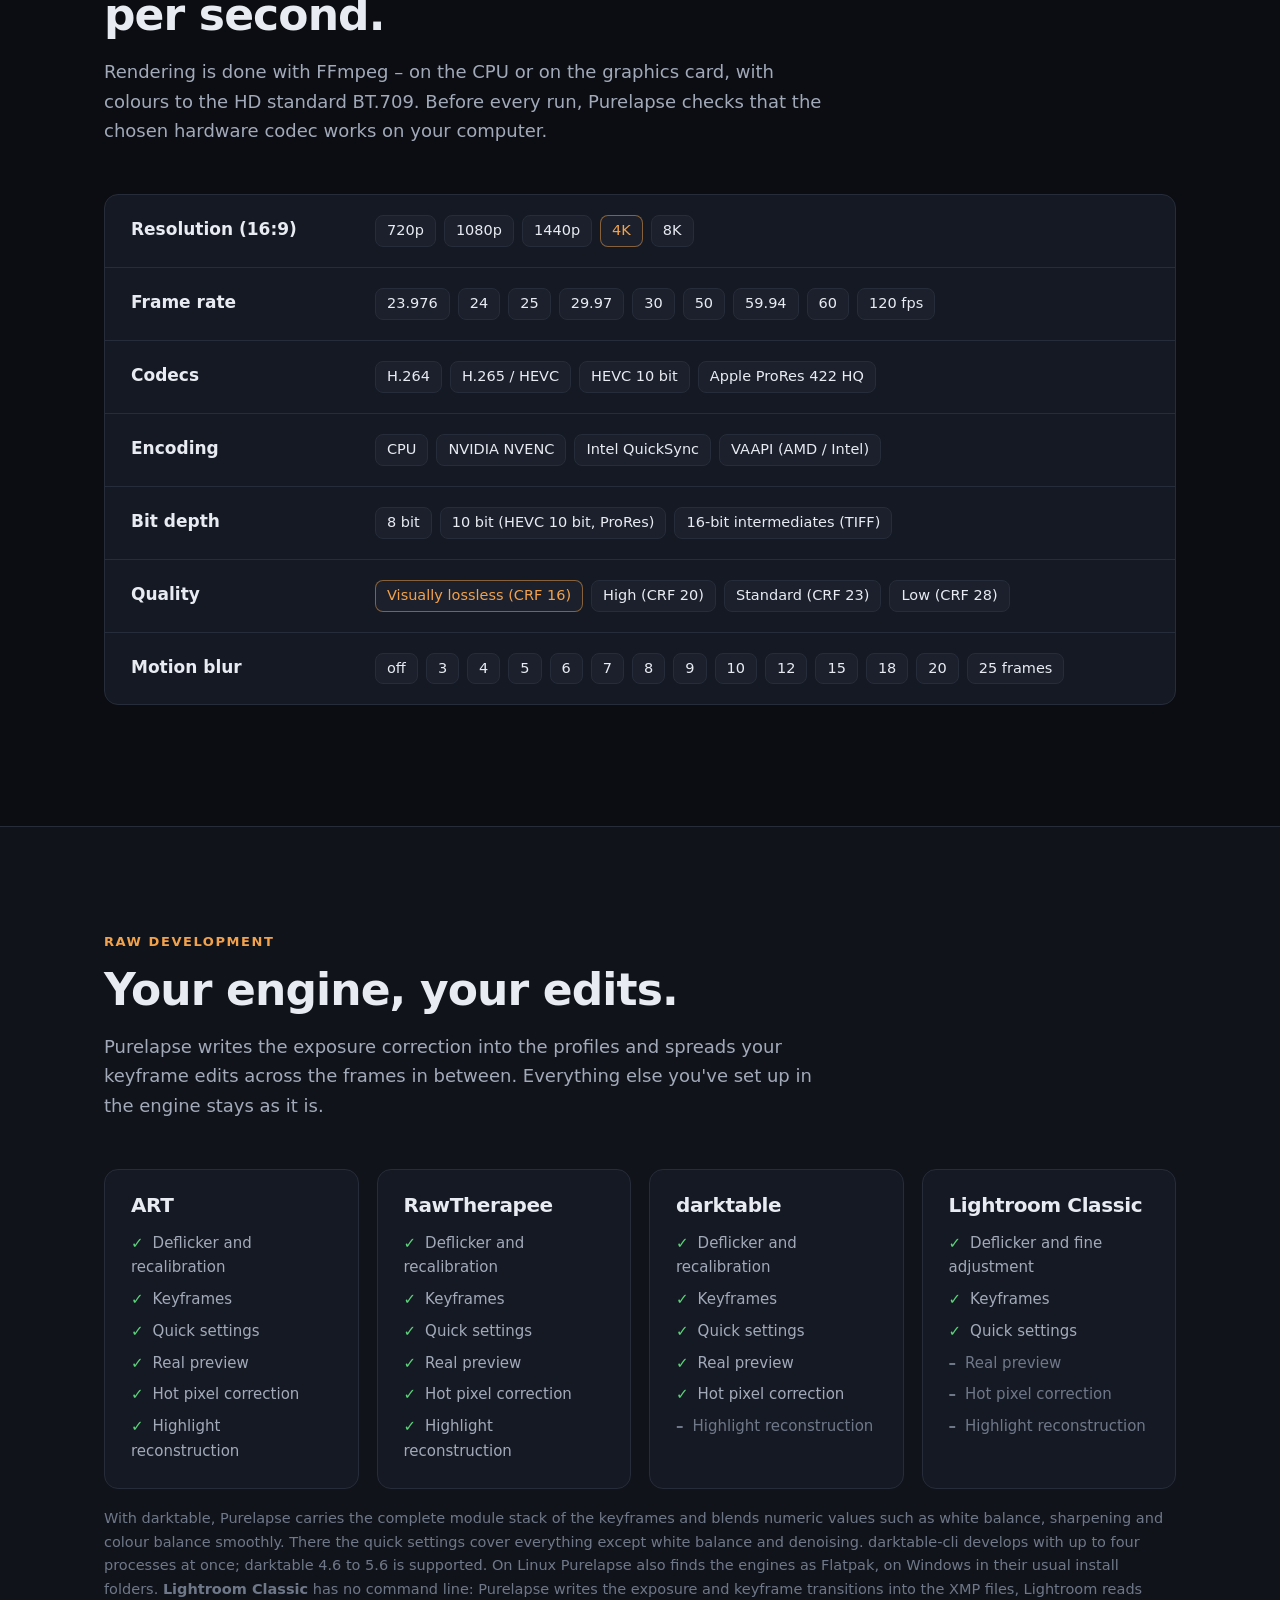
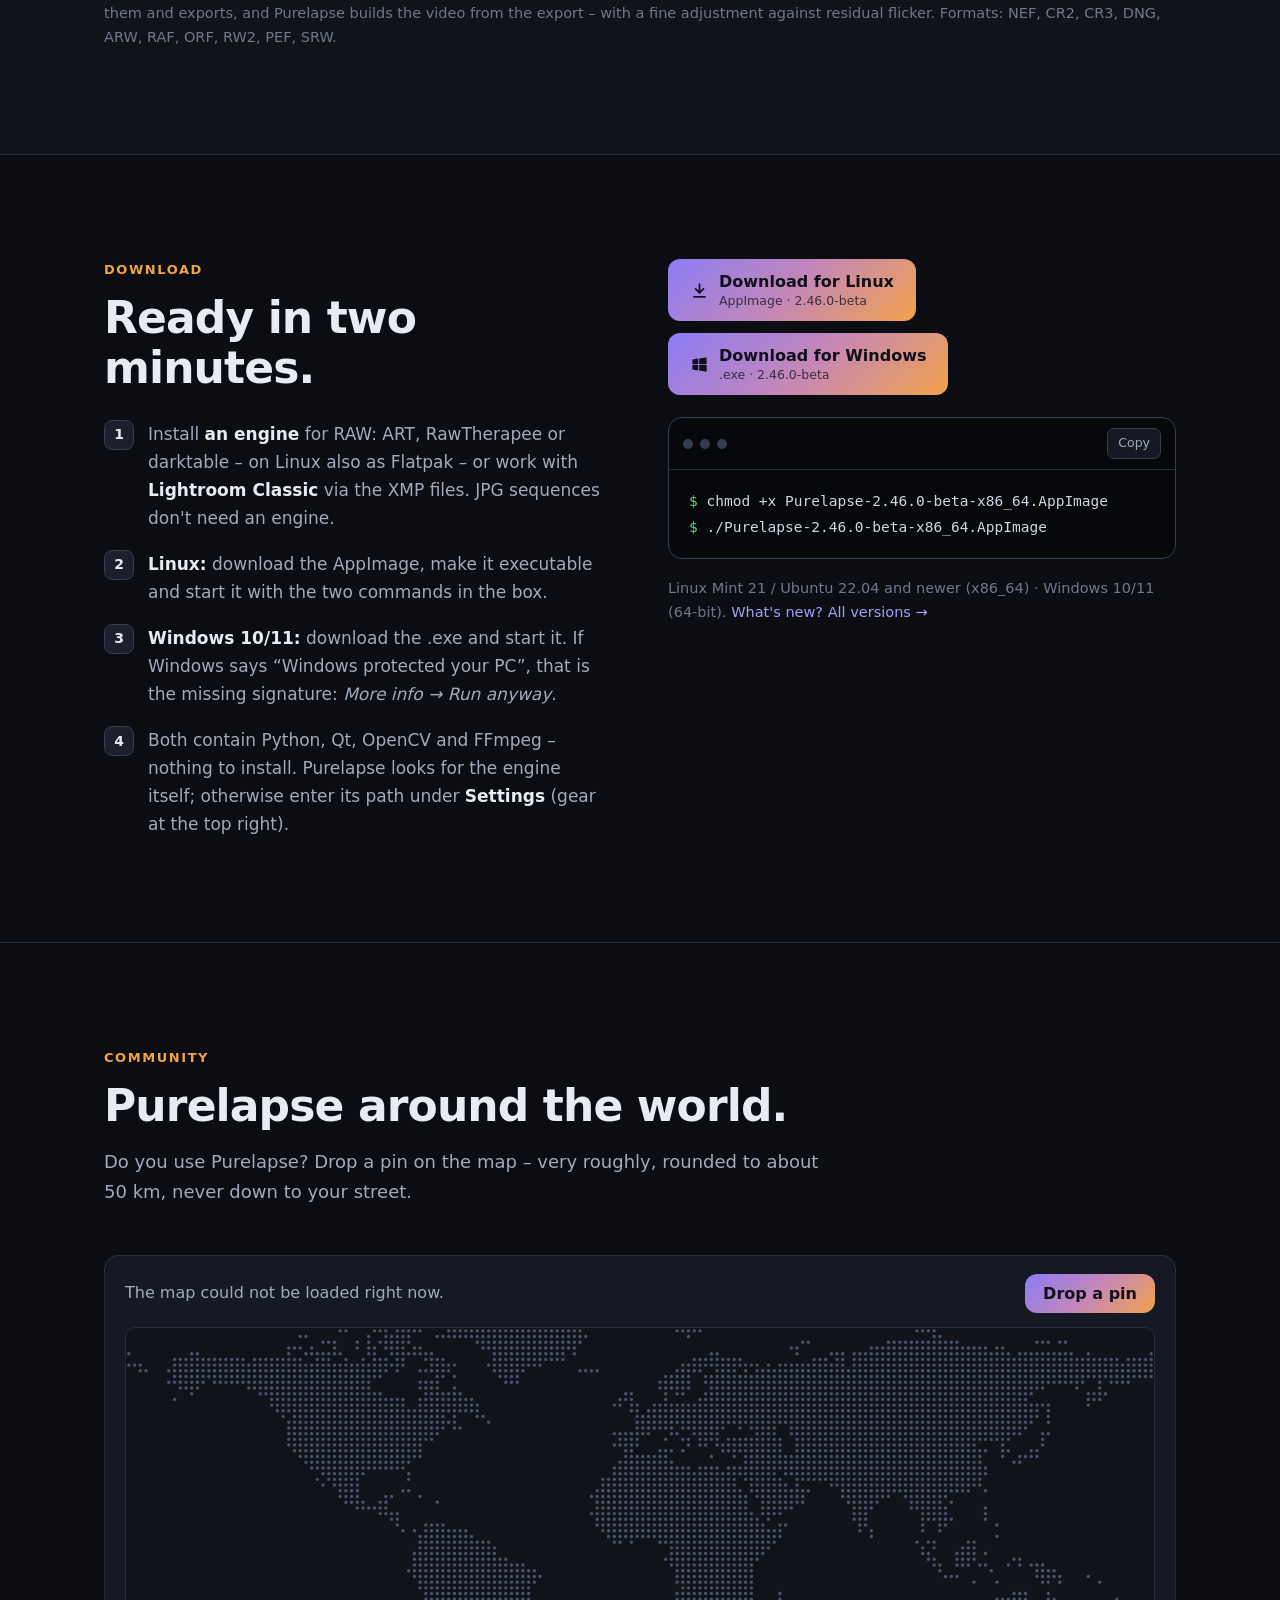
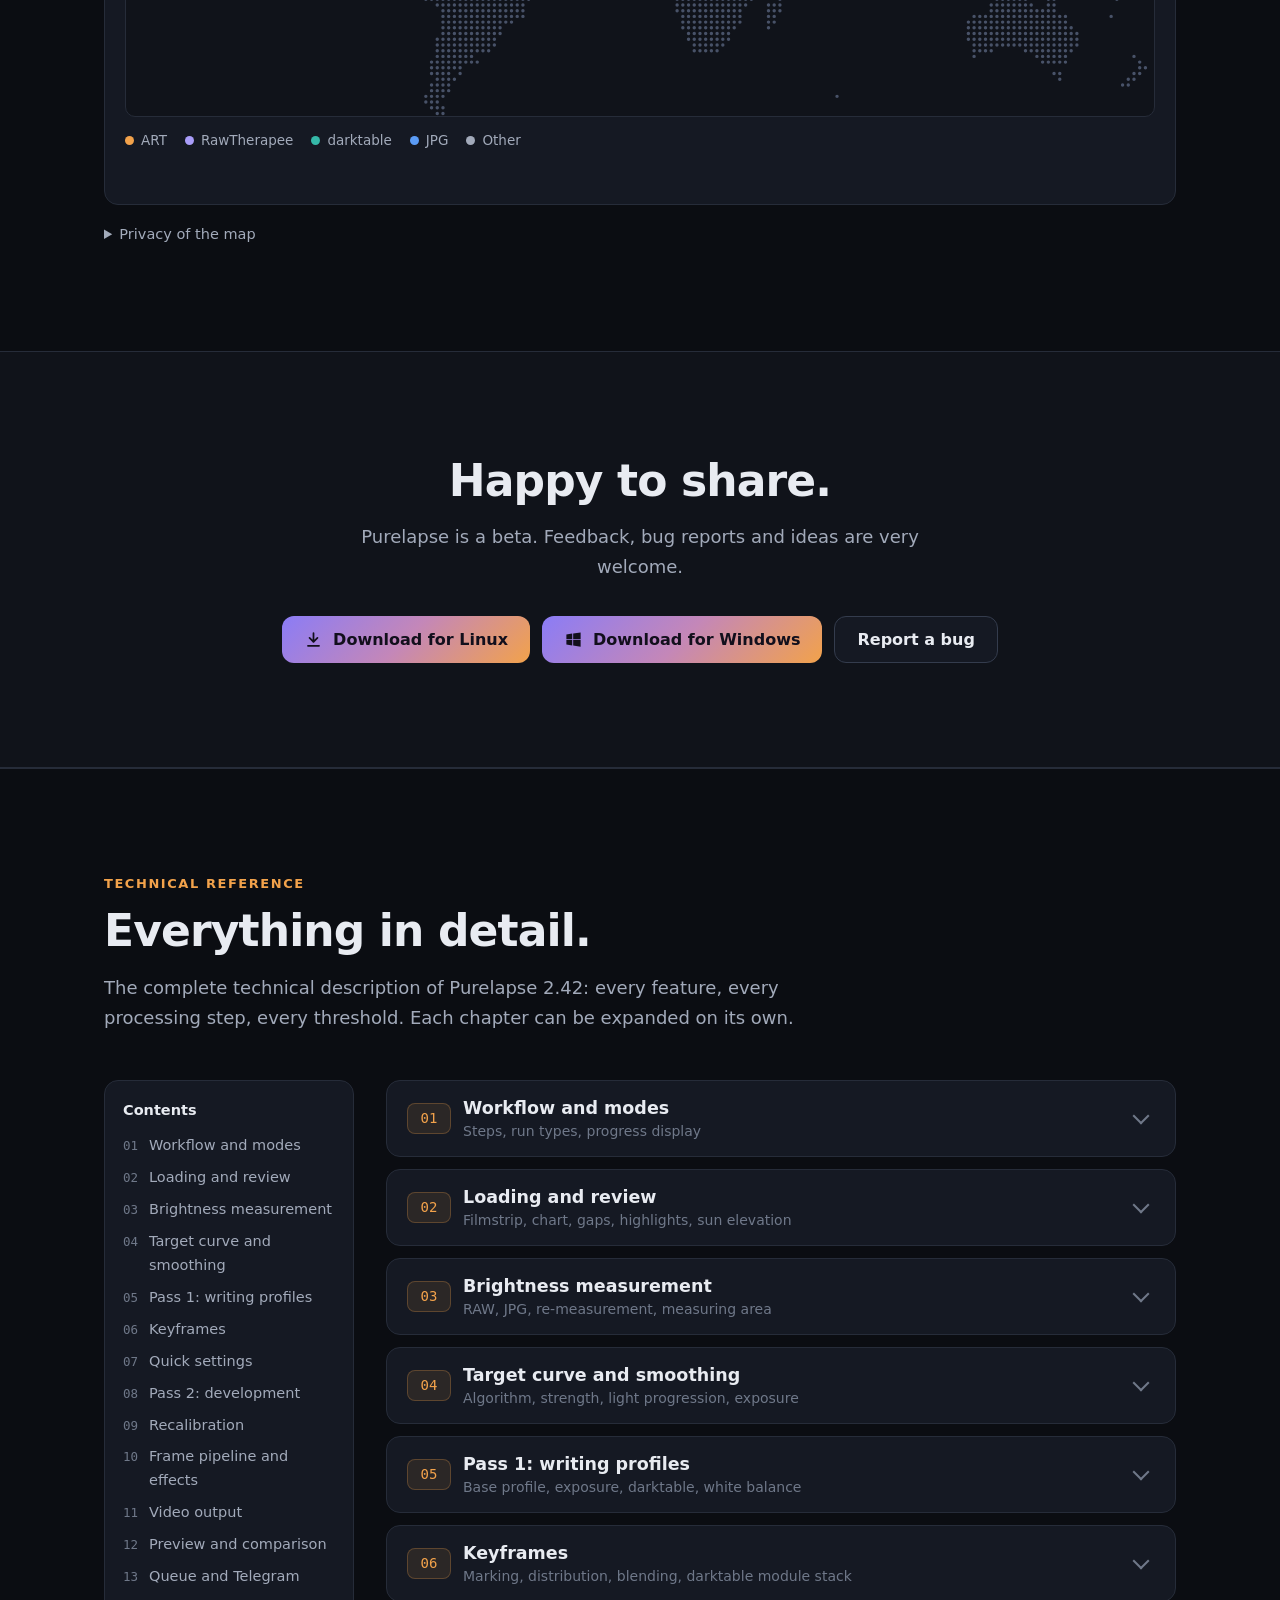
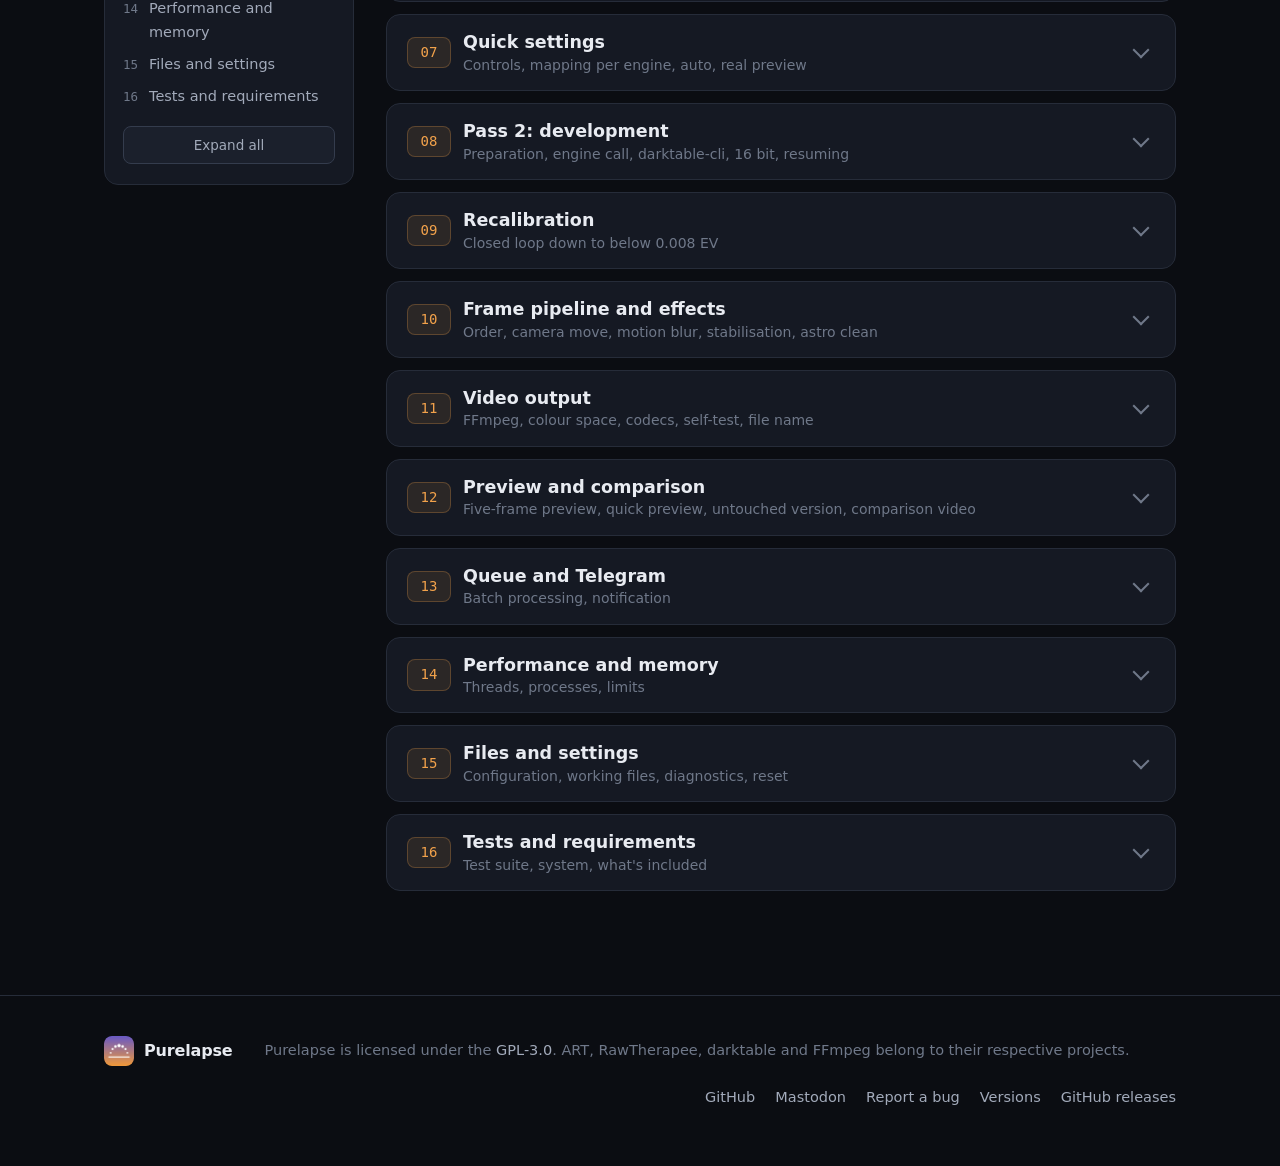
==== commit 22bb1e0b: "Purelapse 2.46.0-beta: Windows, Lightroom Classic, Flatpak, darktable 5" ====
--- a/docs/en.html
+++ b/docs/en.html
@@ -3,16 +3,16 @@
 <head>
 <meta charset="utf-8">
 <meta name="viewport" content="width=device-width, initial-scale=1">
-<title>Purelapse – flicker-free timelapses on Linux</title>
-<meta name="description" content="Purelapse deflickers timelapses from RAW or JPG sequences, drives ART, RawTherapee and darktable, blends keyframes smoothly and renders the video in up to 8K. Free and open source for Linux.">
+<title>Purelapse – flicker-free timelapses for Linux and Windows</title>
+<meta name="description" content="Purelapse deflickers timelapses from RAW or JPG sequences, drives ART, RawTherapee, darktable and Lightroom Classic, blends keyframes smoothly and renders the video in up to 8K. Free and open source for Linux and Windows.">
 <link rel="me" href="https://mastodon.social/@purelapse">
 <link rel="canonical" href="https://purelapse.org/en.html">
 <link rel="alternate" hreflang="de" href="https://purelapse.org/">
 <link rel="alternate" hreflang="en" href="https://purelapse.org/en.html">
 <link rel="alternate" hreflang="x-default" href="https://purelapse.org/en.html">
 <meta property="og:type" content="website">
-<meta property="og:title" content="Purelapse – flicker-free timelapses on Linux">
-<meta property="og:description" content="Purelapse deflickers timelapses from RAW or JPG sequences, drives ART, RawTherapee and darktable, blends keyframes smoothly and renders the video in up to 8K. Free and open source for Linux.">
+<meta property="og:title" content="Purelapse – flicker-free timelapses for Linux and Windows">
+<meta property="og:description" content="Purelapse deflickers timelapses from RAW or JPG sequences, drives ART, RawTherapee, darktable and Lightroom Classic, blends keyframes smoothly and renders the video in up to 8K. Free and open source for Linux and Windows.">
 <meta property="og:url" content="https://purelapse.org/en.html">
 <meta property="og:image" content="https://purelapse.org/assets/og-image.jpg">
 <meta property="og:locale" content="en_US">
@@ -20,7 +20,7 @@
 <meta name="theme-color" content="#0b0d12">
 <link rel="icon" type="image/png" href="assets/favicon.png">
 <link rel="apple-touch-icon" href="assets/icon.png">
-<link rel="stylesheet" href="assets/style.css?v=7">
+<link rel="stylesheet" href="assets/style.css?v=8">
 
 <script type="application/ld+json">
 {
@@ -28,10 +28,11 @@
  "@type": "SoftwareApplication",
  "name": "Purelapse",
  "url": "https://purelapse.org/en.html",
- "description": "Purelapse deflickers timelapses from RAW or JPG sequences, drives ART, RawTherapee and darktable, blends keyframes smoothly and renders the video in up to 8K. Free and open source for Linux.",
+ "description": "Purelapse deflickers timelapses from RAW or JPG sequences, drives ART, RawTherapee, darktable and Lightroom Classic, blends keyframes smoothly and renders the video in up to 8K. Free and open source for Linux and Windows.",
  "applicationCategory": "MultimediaApplication",
  "applicationSubCategory": "Timelapse deflicker",
- "operatingSystem": "Linux",
+ "operatingSystem": "Linux, Windows 10, Windows 11",
+ "softwareVersion": "2.46.0-beta",
  "inLanguage": [
   "de",
   "en"
@@ -66,11 +67,12 @@
 <main id="main">
   <section class="hero">
     <div class="wrap">
-      <a class="pill" href="versions.html#v2-45-0"><b>New in 2.45</b><span>Pleasing auto · remove night · deflicker optional</span><span aria-hidden="true">→</span></a>
+      <a class="pill" href="versions.html#v2-46-0"><b>New in 2.46</b><span>Windows · Lightroom Classic · Flatpak · darktable 5</span><span aria-hidden="true">→</span></a>
       <h1>Timelapses <span class="grad-text">without flicker.</span></h1>
-      <p class="lead">Purelapse smooths the brightness of your RAW or JPG sequences, drives ART, RawTherapee or darktable and renders a clean video – from sunsets to holy grail.</p>
+      <p class="lead">Purelapse smooths the brightness of your RAW or JPG sequences, drives ART, RawTherapee, darktable or Lightroom Classic and renders a clean video – from sunsets to holy grail.</p>
       <div class="cta">
-        <a class="btn btn-primary" href="https://github.com/purelapse/purelapse/releases/download/v2.45.0-beta/Purelapse-2.45.0-beta-x86_64.AppImage"><svg viewBox="0 0 24 24" fill="none" stroke="currentColor" stroke-width="2.2" stroke-linecap="round" stroke-linejoin="round" aria-hidden="true"><path d="M12 4v11M7 10l5 5 5-5M5 20h14"/></svg><span>Download for Linux<small>AppImage · 2.45.0-beta</small></span></a>
+        <a class="btn btn-primary" href="https://github.com/purelapse/purelapse/releases/download/v2.46.0-beta/Purelapse-2.46.0-beta-x86_64.AppImage"><svg viewBox="0 0 24 24" fill="none" stroke="currentColor" stroke-width="2.2" stroke-linecap="round" stroke-linejoin="round" aria-hidden="true"><path d="M12 4v11M7 10l5 5 5-5M5 20h14"/></svg><span>Download for Linux<small>AppImage · 2.46.0-beta</small></span></a>
+        <a class="btn btn-primary" href="https://github.com/purelapse/purelapse/releases/download/v2.46.0-beta/Purelapse-2.46.0-beta-windows-x64.exe"><svg viewBox="0 0 24 24" fill="currentColor" aria-hidden="true"><path d="M3 5.6 10.4 4.5v7.1H3zM11.6 4.3 21 3v8.6h-9.4zM3 12.6h7.4v7L3 18.4zM11.6 12.6H21V21l-9.4-1.3z"/></svg><span>Download for Windows<small>.exe · 2.46.0-beta</small></span></a>
         <a class="btn" href="https://github.com/purelapse/purelapse"><svg viewBox="0 0 24 24" fill="currentColor" aria-hidden="true"><path d="M12 2a10 10 0 0 0-3.2 19.5c.5.1.7-.2.7-.5v-1.7c-2.8.6-3.4-1.3-3.4-1.3-.4-1.2-1.1-1.5-1.1-1.5-.9-.6.1-.6.1-.6 1 .1 1.5 1 1.5 1 .9 1.5 2.3 1.1 2.9.8.1-.6.3-1.1.6-1.3-2.2-.3-4.6-1.1-4.6-5 0-1.1.4-2 1-2.7-.1-.3-.4-1.3.1-2.7 0 0 .8-.3 2.8 1a9.6 9.6 0 0 1 5 0c1.9-1.3 2.8-1 2.8-1 .5 1.4.2 2.4.1 2.7.6.7 1 1.6 1 2.7 0 3.9-2.4 4.7-4.6 5 .4.3.7.9.7 1.9V21c0 .3.2.6.7.5A10 10 0 0 0 12 2z"/></svg><span>Source on GitHub</span></a>
       </div>
       <p class="meta"><span>Free</span><span>GPL-3.0</span><span>German &amp; English</span></p>
@@ -166,8 +168,8 @@
         <h2>Your engine, your edits.</h2>
         <p>Purelapse writes the exposure correction into the profiles and spreads your keyframe edits across the frames in between. Everything else you've set up in the engine stays as it is.</p>
       </div>
-      <div class="engines"><div class="engine"><h3>ART</h3><ul><li>Deflicker and recalibration</li><li>Keyframes</li><li>Quick settings</li><li>Real preview</li><li>Hot pixel correction</li><li>Highlight reconstruction</li></ul></div><div class="engine"><h3>RawTherapee</h3><ul><li>Deflicker and recalibration</li><li>Keyframes</li><li>Quick settings</li><li>Real preview</li><li>Hot pixel correction</li><li>Highlight reconstruction</li></ul></div><div class="engine"><h3>darktable</h3><ul><li>Deflicker and recalibration</li><li>Keyframes</li><li>Quick settings</li><li>Real preview</li><li>Hot pixel correction</li><li class="no">Highlight reconstruction</li></ul></div></div>
-      <p class="note">With darktable, Purelapse carries the complete module stack of the keyframes and blends numeric values such as white balance, sharpening and colour balance smoothly. There the quick settings cover everything except white balance and denoising. darktable-cli develops with up to four processes at once. Formats: NEF, CR2, CR3, DNG, ARW, RAF, ORF, RW2, PEF, SRW.</p>
+      <div class="engines"><div class="engine"><h3>ART</h3><ul><li>Deflicker and recalibration</li><li>Keyframes</li><li>Quick settings</li><li>Real preview</li><li>Hot pixel correction</li><li>Highlight reconstruction</li></ul></div><div class="engine"><h3>RawTherapee</h3><ul><li>Deflicker and recalibration</li><li>Keyframes</li><li>Quick settings</li><li>Real preview</li><li>Hot pixel correction</li><li>Highlight reconstruction</li></ul></div><div class="engine"><h3>darktable</h3><ul><li>Deflicker and recalibration</li><li>Keyframes</li><li>Quick settings</li><li>Real preview</li><li>Hot pixel correction</li><li class="no">Highlight reconstruction</li></ul></div><div class="engine"><h3>Lightroom Classic</h3><ul><li>Deflicker and fine adjustment</li><li>Keyframes</li><li>Quick settings</li><li class="no">Real preview</li><li class="no">Hot pixel correction</li><li class="no">Highlight reconstruction</li></ul></div></div>
+      <p class="note">With darktable, Purelapse carries the complete module stack of the keyframes and blends numeric values such as white balance, sharpening and colour balance smoothly. There the quick settings cover everything except white balance and denoising. darktable-cli develops with up to four processes at once; darktable 4.6 to 5.6 is supported. On Linux Purelapse also finds the engines as Flatpak, on Windows in their usual install folders. <b>Lightroom Classic</b> has no command line: Purelapse writes the exposure and keyframe transitions into the XMP files, Lightroom reads them and exports, and Purelapse builds the video from the export – with a fine adjustment against residual flicker. Formats: NEF, CR2, CR3, DNG, ARW, RAF, ORF, RW2, PEF, SRW.</p>
     </div>
   </section>
 
@@ -178,18 +180,19 @@
           <div class="eyebrow">Download</div>
           <h2>Ready in two minutes.</h2>
         </div>
-        <ol><li><span>Install <b>ART, RawTherapee or darktable</b> for the RAW workflow. JPG sequences don't need an engine.</span></li><li><span>Download the <b>AppImage</b>. It contains Python, Qt, OpenCV and FFmpeg – nothing to install.</span></li><li><span>Make it executable and start it with the two commands in the box.</span></li><li><span>In Purelapse, open <b>Settings</b> (gear at the top right) and enter the path to <code>ART-cli</code>, <code>rawtherapee-cli</code> or <code>darktable-cli</code>.</span></li></ol>
+        <ol><li><span>Install <b>an engine</b> for RAW: ART, RawTherapee or darktable – on Linux also as Flatpak – or work with <b>Lightroom Classic</b> via the XMP files. JPG sequences don't need an engine.</span></li><li><span><b>Linux:</b> download the AppImage, make it executable and start it with the two commands in the box.</span></li><li><span><b>Windows 10/11:</b> download the .exe and start it. If Windows says “Windows protected your PC”, that is the missing signature: <i>More info → Run anyway</i>.</span></li><li><span>Both contain Python, Qt, OpenCV and FFmpeg – nothing to install. Purelapse looks for the engine itself; otherwise enter its path under <b>Settings</b> (gear at the top right).</span></li></ol>
       </div>
       <div>
         <div class="cta" style="justify-content:flex-start;margin-top:0;margin-bottom:22px">
-          <a class="btn btn-primary" href="https://github.com/purelapse/purelapse/releases/download/v2.45.0-beta/Purelapse-2.45.0-beta-x86_64.AppImage"><svg viewBox="0 0 24 24" fill="none" stroke="currentColor" stroke-width="2.2" stroke-linecap="round" stroke-linejoin="round" aria-hidden="true"><path d="M12 4v11M7 10l5 5 5-5M5 20h14"/></svg><span>Download for Linux<small>AppImage · 2.45.0-beta</small></span></a>
+          <a class="btn btn-primary" href="https://github.com/purelapse/purelapse/releases/download/v2.46.0-beta/Purelapse-2.46.0-beta-x86_64.AppImage"><svg viewBox="0 0 24 24" fill="none" stroke="currentColor" stroke-width="2.2" stroke-linecap="round" stroke-linejoin="round" aria-hidden="true"><path d="M12 4v11M7 10l5 5 5-5M5 20h14"/></svg><span>Download for Linux<small>AppImage · 2.46.0-beta</small></span></a>
+        <a class="btn btn-primary" href="https://github.com/purelapse/purelapse/releases/download/v2.46.0-beta/Purelapse-2.46.0-beta-windows-x64.exe"><svg viewBox="0 0 24 24" fill="currentColor" aria-hidden="true"><path d="M3 5.6 10.4 4.5v7.1H3zM11.6 4.3 21 3v8.6h-9.4zM3 12.6h7.4v7L3 18.4zM11.6 12.6H21V21l-9.4-1.3z"/></svg><span>Download for Windows<small>.exe · 2.46.0-beta</small></span></a>
         </div>
         <div class="term">
-          <div class="term-bar"><i></i><i></i><i></i><button type="button" id="copy" data-text="chmod +x Purelapse-2.45.0-beta-x86_64.AppImage\n./Purelapse-2.45.0-beta-x86_64.AppImage" data-done="Copied">Copy</button></div>
-          <pre><span class="p">$</span> chmod +x Purelapse-2.45.0-beta-x86_64.AppImage
-<span class="p">$</span> ./Purelapse-2.45.0-beta-x86_64.AppImage</pre>
+          <div class="term-bar"><i></i><i></i><i></i><button type="button" id="copy" data-text="chmod +x Purelapse-2.46.0-beta-x86_64.AppImage\n./Purelapse-2.46.0-beta-x86_64.AppImage" data-done="Copied">Copy</button></div>
+          <pre><span class="p">$</span> chmod +x Purelapse-2.46.0-beta-x86_64.AppImage
+<span class="p">$</span> ./Purelapse-2.46.0-beta-x86_64.AppImage</pre>
         </div>
-        <p class="req">Runs on Linux Mint 21 / Ubuntu 22.04 and newer (x86_64). <a href="versions.html">What's new? All versions →</a></p>
+        <p class="req">Linux Mint 21 / Ubuntu 22.04 and newer (x86_64) · Windows 10/11 (64&#8209;bit). <a href="versions.html">What's new? All versions →</a></p>
       </div>
     </div>
   </section>
@@ -230,7 +233,8 @@
       <h2>Happy to share.</h2>
       <p>Purelapse is a beta. Feedback, bug reports and ideas are very welcome.</p>
       <div class="cta">
-        <a class="btn btn-primary" href="https://github.com/purelapse/purelapse/releases/download/v2.45.0-beta/Purelapse-2.45.0-beta-x86_64.AppImage"><svg viewBox="0 0 24 24" fill="none" stroke="currentColor" stroke-width="2.2" stroke-linecap="round" stroke-linejoin="round" aria-hidden="true"><path d="M12 4v11M7 10l5 5 5-5M5 20h14"/></svg><span>Download for Linux</span></a>
+        <a class="btn btn-primary" href="https://github.com/purelapse/purelapse/releases/download/v2.46.0-beta/Purelapse-2.46.0-beta-x86_64.AppImage"><svg viewBox="0 0 24 24" fill="none" stroke="currentColor" stroke-width="2.2" stroke-linecap="round" stroke-linejoin="round" aria-hidden="true"><path d="M12 4v11M7 10l5 5 5-5M5 20h14"/></svg><span>Download for Linux</span></a>
+        <a class="btn btn-primary" href="https://github.com/purelapse/purelapse/releases/download/v2.46.0-beta/Purelapse-2.46.0-beta-windows-x64.exe"><svg viewBox="0 0 24 24" fill="currentColor" aria-hidden="true"><path d="M3 5.6 10.4 4.5v7.1H3zM11.6 4.3 21 3v8.6h-9.4zM3 12.6h7.4v7L3 18.4zM11.6 12.6H21V21l-9.4-1.3z"/></svg><span>Download for Windows</span></a>
         <a class="btn" href="https://github.com/purelapse/purelapse/issues">Report a bug</a>
       </div>
     </div>
@@ -412,6 +416,12 @@
                 <li>Per module and instance priority, the last history entry below <code>history_end</code> is the effective one. The deflicker value goes into exactly that exposure instance; the user's own exposure change is kept as an offset. A custom module order is supported as well.</li>
                 <li>Fresh profiles keep darktable's defaults (<code>auto_presets_applied</code>); only stacks taken over from keyframes count as finished.</li>
               </ul>
+              <h4>Lightroom Classic</h4>
+              <ul>
+                <li>Purelapse writes into the XMP files Lightroom creates with “Save Metadata to File” (<code>IMAGE.xmp</code>, without the RAW extension). Only such files are touched: an XMP made from scratch would reset everything from the catalogue – crop, profile, lens correction – to defaults when read back. If they are missing, pass 1 stops with instructions.</li>
+                <li>The correction goes into <code>crs:Exposure2012</code>, with three decimals. Only the develop settings (<code>crs:</code>) are written; rating, keywords and all other data stay as they are.</li>
+                <li>DNG files are refused: Lightroom stores their settings inside the DNG file itself.</li>
+              </ul>
               <h4>White balance check</h4>
               <p>From the camera's red/green and blue/green factors Purelapse computes the frame-to-frame jitter and the total span. Below 0.004 EV jitter and 0.02 EV span the white balance counts as constant. From 0.004 EV jitter Purelapse warns about automatic white balance – the deflicker only corrects brightness – and recommends giving the first and last frame a fixed white balance as keyframes.</p>
               <h4>Checks</h4>
@@ -444,13 +454,20 @@
               <h4>darktable: complete module stack</h4>
               <ul>
                 <li>All modules of the keyframes are carried over, not just exposure. Each module instance is matched by operation and instance priority.</li>
-                <li>The parameters are stored as binary data in the XMP. Purelapse decodes them with layouts taken from the darktable 4.6.1 source code (67 modules) and checks module version and data size before every blend.</li>
+                <li>The parameters are stored as binary data in the XMP. Purelapse decodes them with layouts taken from the darktable 4.6.1 source code (67 modules) plus the newer module versions of darktable 5.6.2 (exposure 7, white balance 4, denoise 12, haze removal 3), and checks module version and data size before every blend. If two keyframes hold different versions of a module (darktable 4 and 5 mixed), Purelapse upgrades the older one the way darktable would when loading it.</li>
                 <li>Floating-point values are blended linearly, hues along the shorter way round the colour wheel. Integers and choice lists come from the nearer keyframe.</li>
                 <li>Switches, masks and blend modes, as well as modules present in only one keyframe, also come from the nearer keyframe.</li>
                 <li>Geometry and retouching are never blended: crop, perspective, lens correction, retouch, spot removal, liquify, hot pixels and the pipeline's mandatory modules.</li>
                 <li>Blended smoothly are, among others, white balance, color calibration, sharpen, color balance rgb, filmic rgb, sigmoid, tone equalizer, local contrast, haze removal and graduated density.</li>
                 <li>Before distribution the log lists which modules are carried over and which are blended. Recommendation: use the same modules in all keyframes (copy the history with Ctrl+Shift+C / Ctrl+Shift+V).</li>
               </ul>
+              <h4>Lightroom Classic</h4>
+              <ul>
+                <li>Keyframes are marked with 5 stars in Lightroom or in Purelapse; Purelapse writes the rating into Lightroom's XMP.</li>
+                <li>All numeric sliders are blended linearly – exposure, contrast, highlights, shadows, whites, blacks, temperature, tint, vibrance, clarity, dehaze … – in Lightroom's notation (sign, decimals as in the keyframe). Tone curves with the same number of points are blended point by point.</li>
+                <li>If the temperatures differ, the white balance is set to “Custom”. If a keyframe uses “Auto”, Purelapse warns: Lightroom would recompute it for every frame.</li>
+                <li>Masks, profiles, checksums and other text or choice values come from the nearer keyframe and are listed in the log.</li>
+              </ul>
             </div>
           </details>
 
@@ -460,22 +477,22 @@
               <p>“Edit keyframe…” edits a keyframe's profile without opening the engine. Every control has its own tick box: without the tick the value in the profile is left alone, so an edit made in the engine stays intact. Controls whose section is missing from the profile are locked instead of silently writing a key the engine would discard.</p>
               <h4>Controls and mapping</h4>
               <div class="tbl"><table>
-                <thead><tr><th>Control</th><th>Range</th><th>ART</th><th>RawTherapee</th><th>darktable</th></tr></thead>
-                <tbody>
-                  <tr><td>Colour temperature</td><td class="nw">2000–12000 K</td><td colspan="2"><code>[White Balance] Temperature</code></td><td>–</td></tr>
-                  <tr><td>Green balance</td><td class="nw">0.6–1.8</td><td colspan="2"><code>[White Balance] Green</code></td><td>–</td></tr>
-                  <tr><td>Brightness</td><td class="nw">−100…100</td><td><code>[Luminance Curve] Brightness</code></td><td><code>[Exposure] Brightness</code></td><td>color balance rgb, brilliance × 0.01</td></tr>
-                  <tr><td>Contrast</td><td class="nw">−100…100</td><td><code>[Luminance Curve] Contrast</code></td><td><code>[Exposure] Contrast</code></td><td>color balance rgb, contrast × 0.01</td></tr>
-                  <tr><td>Recover highlights</td><td class="nw">0–100</td><td>tone equalizer, <code>Band4</code> × −0.5 and <code>Band3</code> × −0.2</td><td><code>[Shadows &amp; Highlights] Highlights</code> × 0.75</td><td>shadows and highlights, highlights × −0.6</td></tr>
-                  <tr><td>Lift shadows</td><td class="nw">0–100</td><td>tone equalizer, <code>Band1</code> × 0.6, <code>Band0</code> × 0.35, <code>Band2</code> × 0.2</td><td><code>[Shadows &amp; Highlights] Shadows</code> × 0.3</td><td>shadows and highlights, shadows × 0.6</td></tr>
-                  <tr><td>Vibrance</td><td class="nw">−100…100</td><td><code>[Saturation] Vibrance</code></td><td><code>[Vibrance] Pastels</code> and <code>Saturated</code></td><td>color balance rgb, vibrance × 0.01</td></tr>
-                  <tr><td>Saturation</td><td class="nw">−100…100</td><td><code>[Saturation] Saturation</code></td><td><code>[Exposure] Saturation</code></td><td>color balance rgb, saturation × 0.01</td></tr>
-                  <tr><td>Sharpening</td><td>1–1000 (darktable 1–800)</td><td colspan="2"><code>[Sharpening] Amount</code></td><td>sharpen, amount ÷ 400 (200 → 0.5)</td></tr>
-                  <tr><td>Denoise luminance</td><td class="nw">0–100</td><td><code>[Denoise] Luminance</code></td><td><code>[Directional Pyramid Denoising] Luma</code></td><td>–</td></tr>
-                  <tr><td>Denoise chrominance</td><td class="nw">0–100</td><td><code>[Denoise] Chrominance</code></td><td><code>[Directional Pyramid Denoising] Chroma</code></td><td>–</td></tr>
-                </tbody>
-              </table></div>
-              <p class="small">White balance and denoising are deliberately missing for darktable: darktable stores camera-dependent values there (channel coefficients, noise profile) that cannot be derived from kelvin or a strength without the camera's colour matrix. Highlights and shadows work locally in all three engines; the factors bring the differently strong tools to roughly the same effect per slider value. If the profile uses the camera white balance, colour temperature is left unticked and its starting value is computed from the RAW's channel coefficients and colour matrix.</p>
+                <thead><tr><th>Control</th><th>Range</th><th>ART</th><th>RawTherapee</th><th>darktable</th><th>Lightroom</th></tr></thead>
+                <tbody>
+                  <tr><td>Colour temperature</td><td class="nw">2000–12000 K</td><td colspan="2"><code>[White Balance] Temperature</code></td><td>–</td><td><code>Temperature</code></td></tr>
+                  <tr><td>Green balance</td><td class="nw">0.6–1.8</td><td colspan="2"><code>[White Balance] Green</code></td><td>–</td><td>–</td></tr>
+                  <tr><td>Brightness</td><td class="nw">−100…100</td><td><code>[Luminance Curve] Brightness</code></td><td><code>[Exposure] Brightness</code></td><td>color balance rgb, brilliance × 0.01</td><td>–</td></tr>
+                  <tr><td>Contrast</td><td class="nw">−100…100</td><td><code>[Luminance Curve] Contrast</code></td><td><code>[Exposure] Contrast</code></td><td>color balance rgb, contrast × 0.01</td><td><code>Contrast2012</code></td></tr>
+                  <tr><td>Recover highlights</td><td class="nw">0–100</td><td>tone equalizer, <code>Band4</code> × −0.5 and <code>Band3</code> × −0.2</td><td><code>[Shadows &amp; Highlights] Highlights</code> × 0.75</td><td>shadows and highlights, highlights × −0.6</td><td><code>Highlights2012</code> × −1</td></tr>
+                  <tr><td>Lift shadows</td><td class="nw">0–100</td><td>tone equalizer, <code>Band1</code> × 0.6, <code>Band0</code> × 0.35, <code>Band2</code> × 0.2</td><td><code>[Shadows &amp; Highlights] Shadows</code> × 0.3</td><td>shadows and highlights, shadows × 0.6</td><td><code>Shadows2012</code></td></tr>
+                  <tr><td>Vibrance</td><td class="nw">−100…100</td><td><code>[Saturation] Vibrance</code></td><td><code>[Vibrance] Pastels</code> and <code>Saturated</code></td><td>color balance rgb, vibrance × 0.01</td><td><code>Vibrance</code></td></tr>
+                  <tr><td>Saturation</td><td class="nw">−100…100</td><td><code>[Saturation] Saturation</code></td><td><code>[Exposure] Saturation</code></td><td>color balance rgb, saturation × 0.01</td><td><code>Saturation</code></td></tr>
+                  <tr><td>Sharpening</td><td>1–1000 (darktable 1–800)</td><td colspan="2"><code>[Sharpening] Amount</code></td><td>sharpen, amount ÷ 400 (200 → 0.5)</td><td><code>Sharpness</code> × 0.2 (200 → 40)</td></tr>
+                  <tr><td>Denoise luminance</td><td class="nw">0–100</td><td><code>[Denoise] Luminance</code></td><td><code>[Directional Pyramid Denoising] Luma</code></td><td>–</td><td><code>LuminanceSmoothing</code></td></tr>
+                  <tr><td>Denoise chrominance</td><td class="nw">0–100</td><td><code>[Denoise] Chrominance</code></td><td><code>[Directional Pyramid Denoising] Chroma</code></td><td>–</td><td><code>ColorNoiseReduction</code></td></tr>
+                </tbody>
+              </table></div>
+              <p class="small">Lightroom: brightness doesn't exist there separately from exposure (which belongs to the deflicker), and tint has its own scale – both are missing; a changed temperature sets the white balance to “Custom”. White balance and denoising are deliberately missing for darktable: darktable stores camera-dependent values there (channel coefficients, noise profile) that cannot be derived from kelvin or a strength without the camera's colour matrix. Highlights and shadows work locally in all three engines; the factors bring the differently strong tools to roughly the same effect per slider value. If the profile uses the camera white balance, colour temperature is left unticked and its starting value is computed from the RAW's channel coefficients and colour matrix.</p>
               <h4>Auto-optimise</h4>
               <p>The goal is a pleasing, finished frame: first pull the highlights down and lift the shadows, then give the midtones their punch back with a little contrast, colour via vibrance. It measures the engine's image with all auto sliders at neutral – including the exposure from the deflicker, tone curve and colours; without an engine, the approximation from the RAW. Each step measures the frame as it looks after the previous ones, and every measurement appears with its number in the explanation:</p>
               <ul>
@@ -533,6 +550,17 @@
                 <li>Up to 4 processes at once (more doesn't help on one GPU), at most one per 3 GB of free memory.</li>
                 <li>darktable-cli locks its preset database. So each process gets its own configuration folder in the cache, into which the user's <code>darktablerc</code> and <code>data.db</code> are copied (from <code>~/.config/darktable</code> or the Flatpak version) – OpenCL settings and own presets still apply. As a side effect pass 2 also runs while darktable is open.</li>
                 <li>Time limit of 10 minutes per frame; cancelling kills running processes immediately and removes leftover lock files.</li>
+              </ul>
+              <h4>Flatpak (Linux) and Windows</h4>
+              <ul>
+                <li>Engines from Flathub (<code>com.rawtherapee.RawTherapee</code>, <code>us.pixls.art.ART</code>, <code>org.darktable.Darktable</code>) are detected in <code>/var/lib/flatpak</code> and <code>~/.local/share/flatpak</code> and stored as <code>flatpak:&lt;ID&gt;</code>. Purelapse calls <code>flatpak run --command=rawtherapee-cli</code> etc.; every call grants exactly the folders it needs with <code>--filesystem</code> – images, output, work and configuration folders, also under <code>/tmp</code>. The thread count is passed via <code>--env</code>; system folders are never granted.</li>
+                <li>On Windows Purelapse looks for <code>ART-cli.exe</code>, <code>rawtherapee-cli.exe</code> and <code>darktable-cli.exe</code> in the search path, in <code>Program Files</code> and <code>%LOCALAPPDATA%\Programs</code> (RawTherapee: newest version first). Engines and FFmpeg start without a console window of their own. A command line there may be at most 32,767 characters; long image lists are therefore split into several passes one after another.</li>
+              </ul>
+              <h4>Lightroom Classic</h4>
+              <ul>
+                <li>Pass 2 runs in two steps. <b>First start:</b> keyframe distribution into the XMP files, then instructions: in Lightroom “Read Metadata from Files” and export as JPG (quality 100) or 16-bit TIFF with the original name to <code>Purelapse/Lightroom_Export</code>.</li>
+                <li><b>Second start:</b> if the export is complete and no frame is older than its XMP, Purelapse measures it as in the recalibration and evens out the residual flicker as a brightness factor while building the video (at most 0.5 EV per frame, converted to gamma: <code>2^(r/2.2)</code>).</li>
+                <li>If an export is older than its XMP (keyframe changed afterwards), pass 2 starts again with step 1. If single frames are missing, Purelapse names them without rewriting anything.</li>
               </ul>
               <h4>16-bit intermediate images</h4>
               <p>Option in the settings. The engine develops to 16-bit TIFF, and the video is computed in 16 bit throughout (handed to FFmpeg as <code>bgr48le</code>). Fine gradients in the sky stay free of banding, especially with HEVC 10 bit or ProRes. Purelapse checks the disk space first: <code>width × height × 6 bytes × 0.85</code> per frame plus 5 % reserve (about 120 MB per frame at 24 megapixels). Switching the option re-develops the frames.</p>
@@ -721,10 +749,11 @@
                   <tr><td><code>~/.config/purelapse/purelapse.json</code></td><td>The only configuration file (permissions 0600): theme, language, last folder, engine paths and base profiles, all settings, start/end frame per folder, queue, Telegram. Old individual files <code>~/.purelapse_*</code> are migrated on first start and removed.</td></tr>
                   <tr><td><code>~/.local/share/purelapse</code></td><td>Base profiles created by the engine</td></tr>
                   <tr><td><code>~/.cache/purelapse</code></td><td>Configuration folders of the darktable-cli processes, refreshed on every run</td></tr>
+                  <tr><td>Windows</td><td>Configuration in <code>%APPDATA%\Purelapse\purelapse.json</code>, base profiles in <code>%LOCALAPPDATA%\Purelapse</code></td></tr>
                 </tbody>
               </table></div>
               <h4>In the image folder</h4>
-              <p>Only the engine's sidecar files sit next to the images – ART, RawTherapee and darktable expect them there. Everything else Purelapse creates goes into the subfolder <code>Purelapse/</code>. Folders from older versions are tidied up into it once when opened; existing files are never overwritten.</p>
+              <p>Only the engine's sidecar files sit next to the images – ART, RawTherapee, darktable and Lightroom expect them there. Everything else Purelapse creates goes into the subfolder <code>Purelapse/</code>. Folders from older versions are tidied up into it once when opened; existing files are never overwritten.</p>
               <div class="tbl"><table>
                 <tbody>
                   <tr><td><code>*.arp</code> / <code>*.pp3</code> / <code>*.xmp</code></td><td>Engine profiles with correction and keyframe grading – next to the images</td></tr>
@@ -732,6 +761,7 @@
                   <tr><td><code>Purelapse/purelapse_deflicker.json</code></td><td>Pass 1 exposure values per frame</td></tr>
                   <tr><td><code>Purelapse/purelapse_calib.json</code></td><td>Recalibration per frame</td></tr>
                   <tr><td><code>Purelapse/purelapse_result.json</code></td><td>Residual deviation per frame after pass 2</td></tr>
+                  <tr><td><code>Purelapse/Lightroom_Export/</code></td><td>Lightroom Classic: the export the video is built from</td></tr>
                   <tr><td><code>Purelapse/Deflickered_JPG/</code></td><td>Developed or deflickered frames (JPG or 16-bit TIFF) and the development record</td></tr>
                 </tbody>
               </table></div>
@@ -749,17 +779,17 @@
             <div class="chap-body">
               <h4>Automated tests</h4>
               <ul>
-                <li>About 3000 checks run through the whole program – with real measurement, real FFmpeg and finished videos, using stand-in engines that behave like ART, RawTherapee and darktable-cli.</li>
-                <li>They run on every push on GitHub (Ubuntu 24.04, Python 3.10 and 3.12) and locally with <code>python tests/alle.py</code>.</li>
+                <li>About 4000 checks run through the whole program – with real measurement, real FFmpeg and finished videos, using stand-in engines that behave like ART, RawTherapee and darktable-cli, and a simulated Lightroom export.</li>
+                <li>They run on every push on GitHub (Ubuntu 24.04 with Python 3.10 and 3.12, plus Windows) and locally with <code>python tests/alle.py</code>. The Windows <code>.exe</code> is built on GitHub and started once before uploading.</li>
                 <li>Test benches measure image quality: residual flicker with and without the sun, and evenness and sharpness of the camera move.</li>
               </ul>
               <h4>System</h4>
               <ul>
-                <li>Linux x86_64, Linux Mint 21 / Ubuntu 22.04 and newer.</li>
-                <li>The AppImage contains Python, Qt 5, OpenCV, rawpy and FFmpeg; no installation needed.</li>
-                <li>For RAW: ART, RawTherapee or darktable with its command-line program. The darktable parameter layouts come from darktable 4.6.1; other module versions are detected and then taken from the nearer keyframe instead of being blended.</li>
+                <li>Linux x86_64, Linux Mint 21 / Ubuntu 22.04 and newer; Windows 10/11 (64&#8209;bit).</li>
+                <li>AppImage and .exe contain Python, Qt 5, OpenCV, rawpy and FFmpeg; no installation needed.</li>
+                <li>For RAW: ART, RawTherapee or darktable with its command-line program (on Linux also as Flatpak) or Lightroom Classic. darktable 4.6 to 5.6; unknown module versions are detected and then taken from the nearer keyframe instead of being blended.</li>
                 <li>Interface in German and English, dark and light theme.</li>
-                <li>Licence GPL-3.0. ART, RawTherapee, darktable and FFmpeg run as separate programs under their own licences.</li>
+                <li>Licence GPL-3.0. ART, RawTherapee, darktable, Lightroom and FFmpeg run as separate programs under their own licences.</li>
               </ul>
             </div>
           </details>
--- a/docs/assets/style.css
+++ b/docs/assets/style.css
@@ -182,7 +182,7 @@
 .chip.hi { border-color: rgba(242, 162, 75, 0.5); color: var(--orange); }
 
 /* Engines */
-.engines { display: grid; grid-template-columns: repeat(3, minmax(0, 1fr)); gap: 18px; }
+.engines { display: grid; grid-template-columns: repeat(4, minmax(0, 1fr)); gap: 18px; }
 .engine { padding: 24px 26px; border: 1px solid var(--border); border-radius: var(--radius); background: var(--surface); }
 .engine h3 { font-size: 20px; }
 .engine ul { list-style: none; padding: 0; margin: 14px 0 0; display: grid; gap: 7px; font-size: 15px; color: var(--dim); }
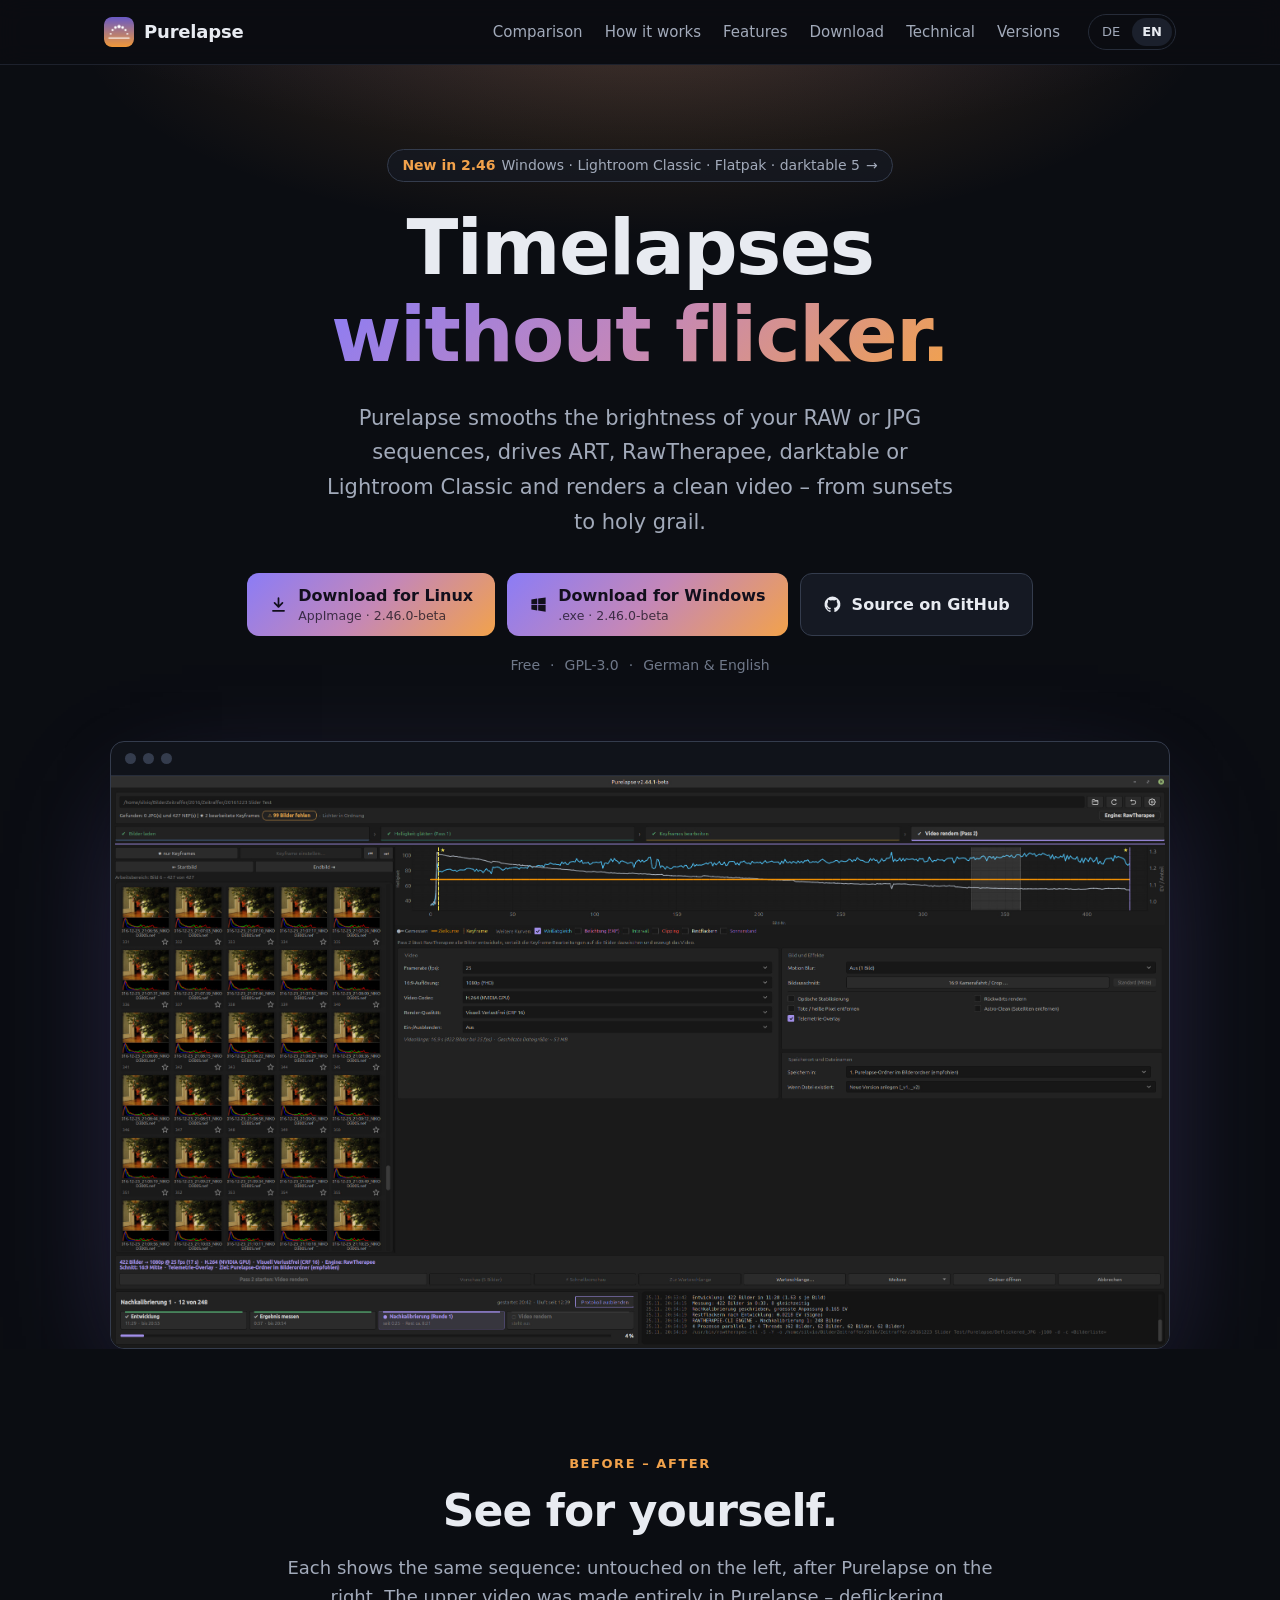
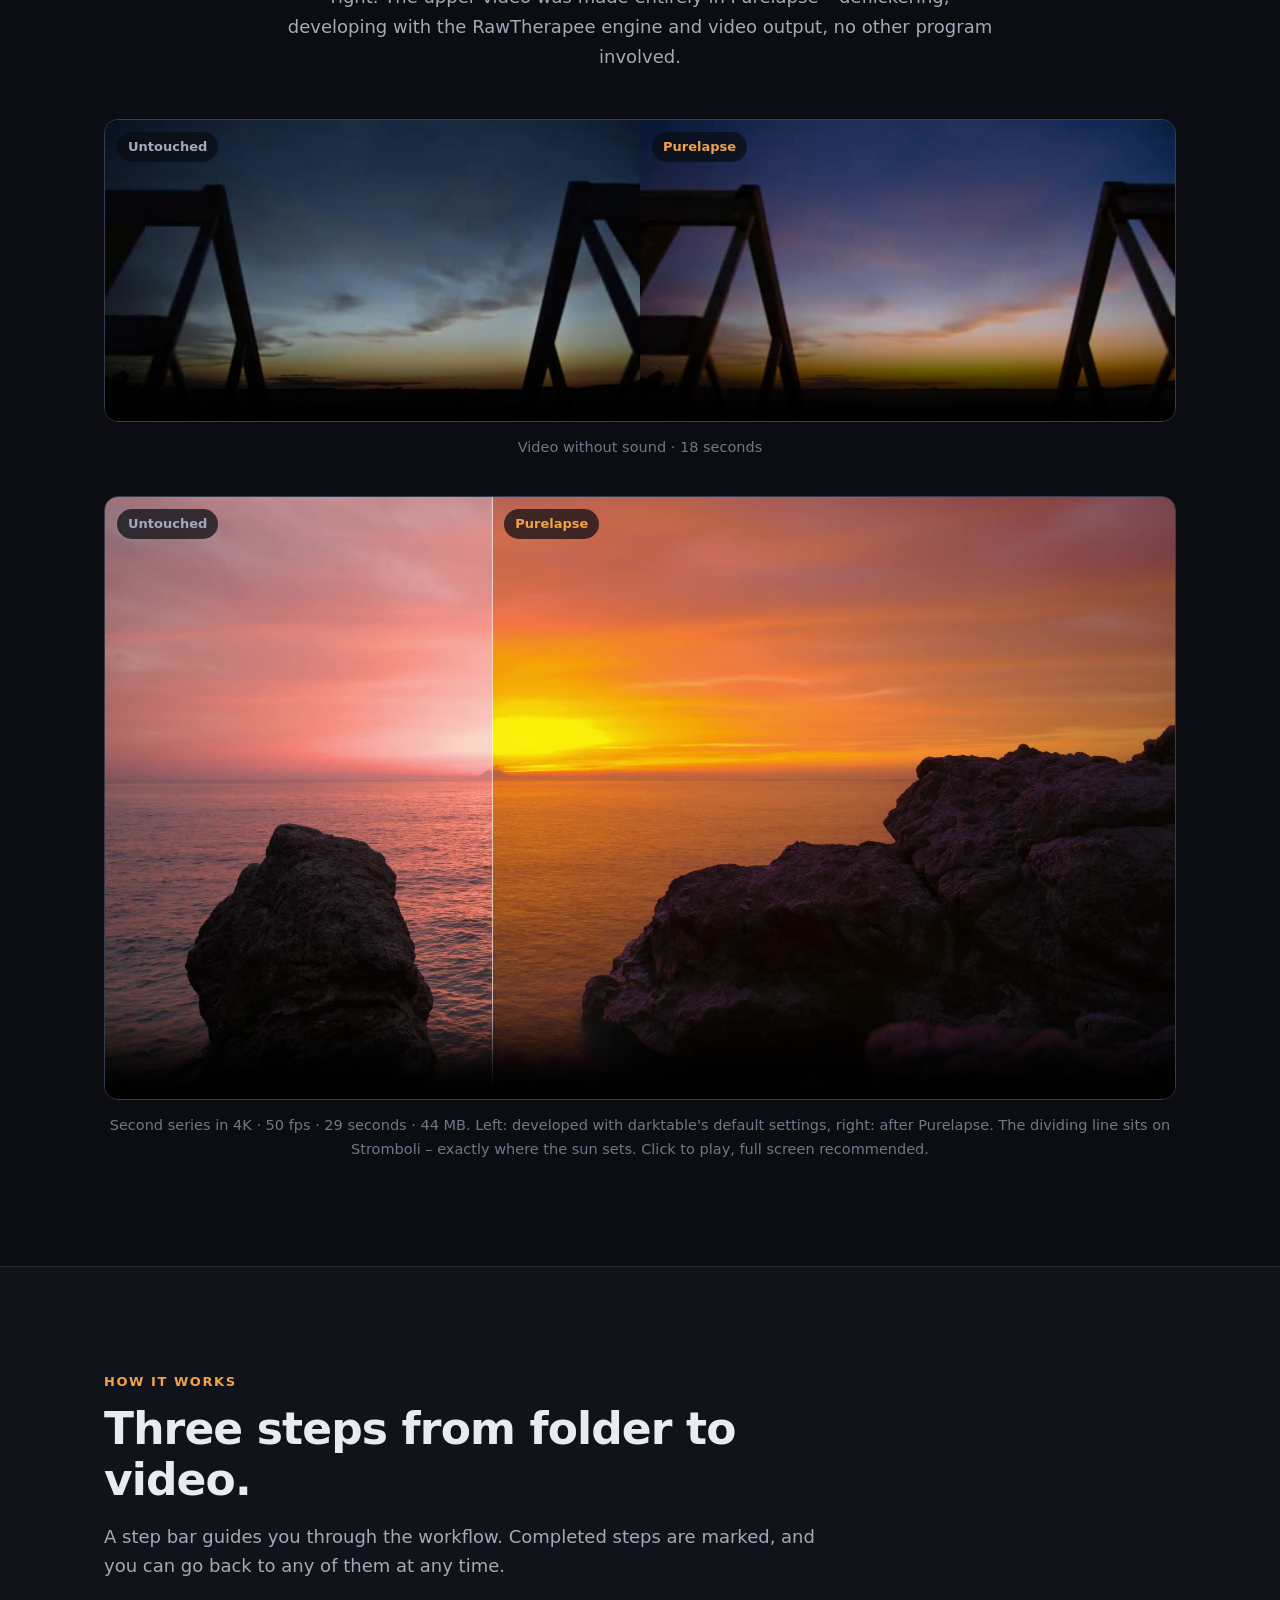
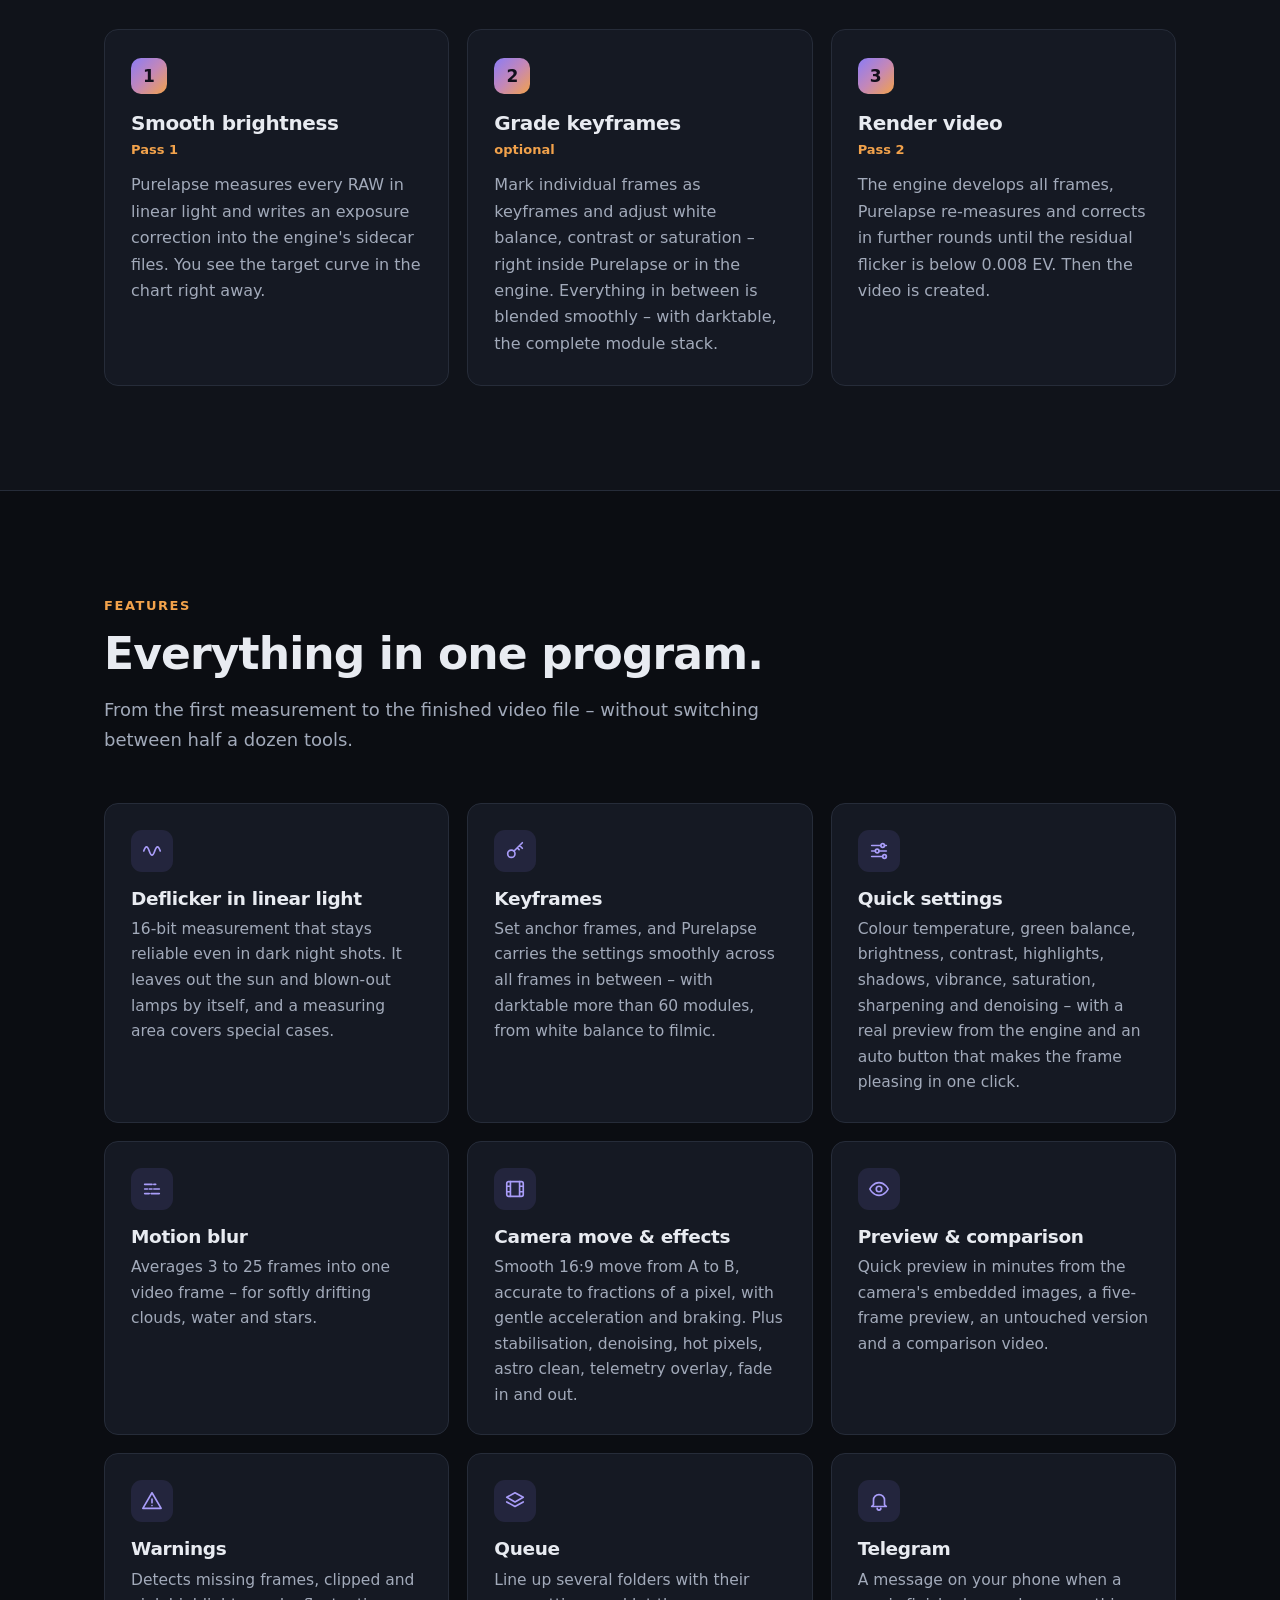
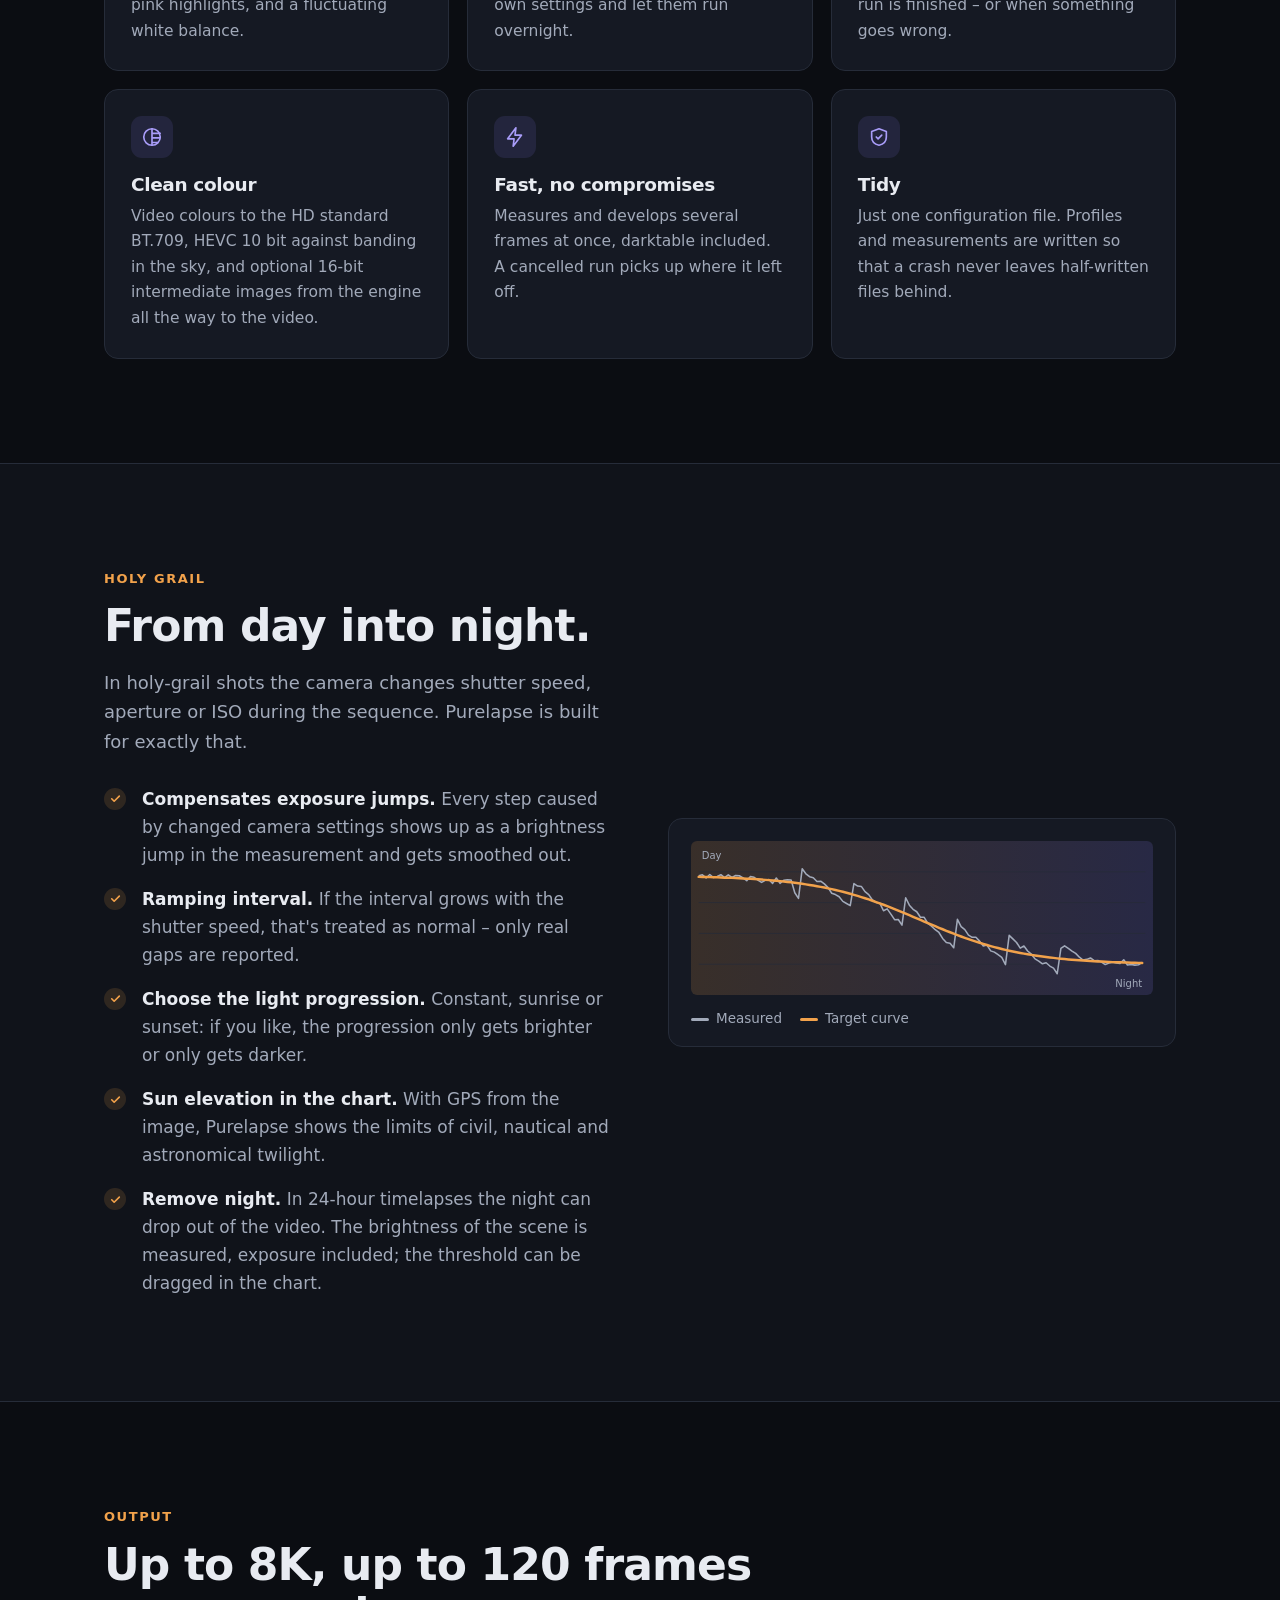
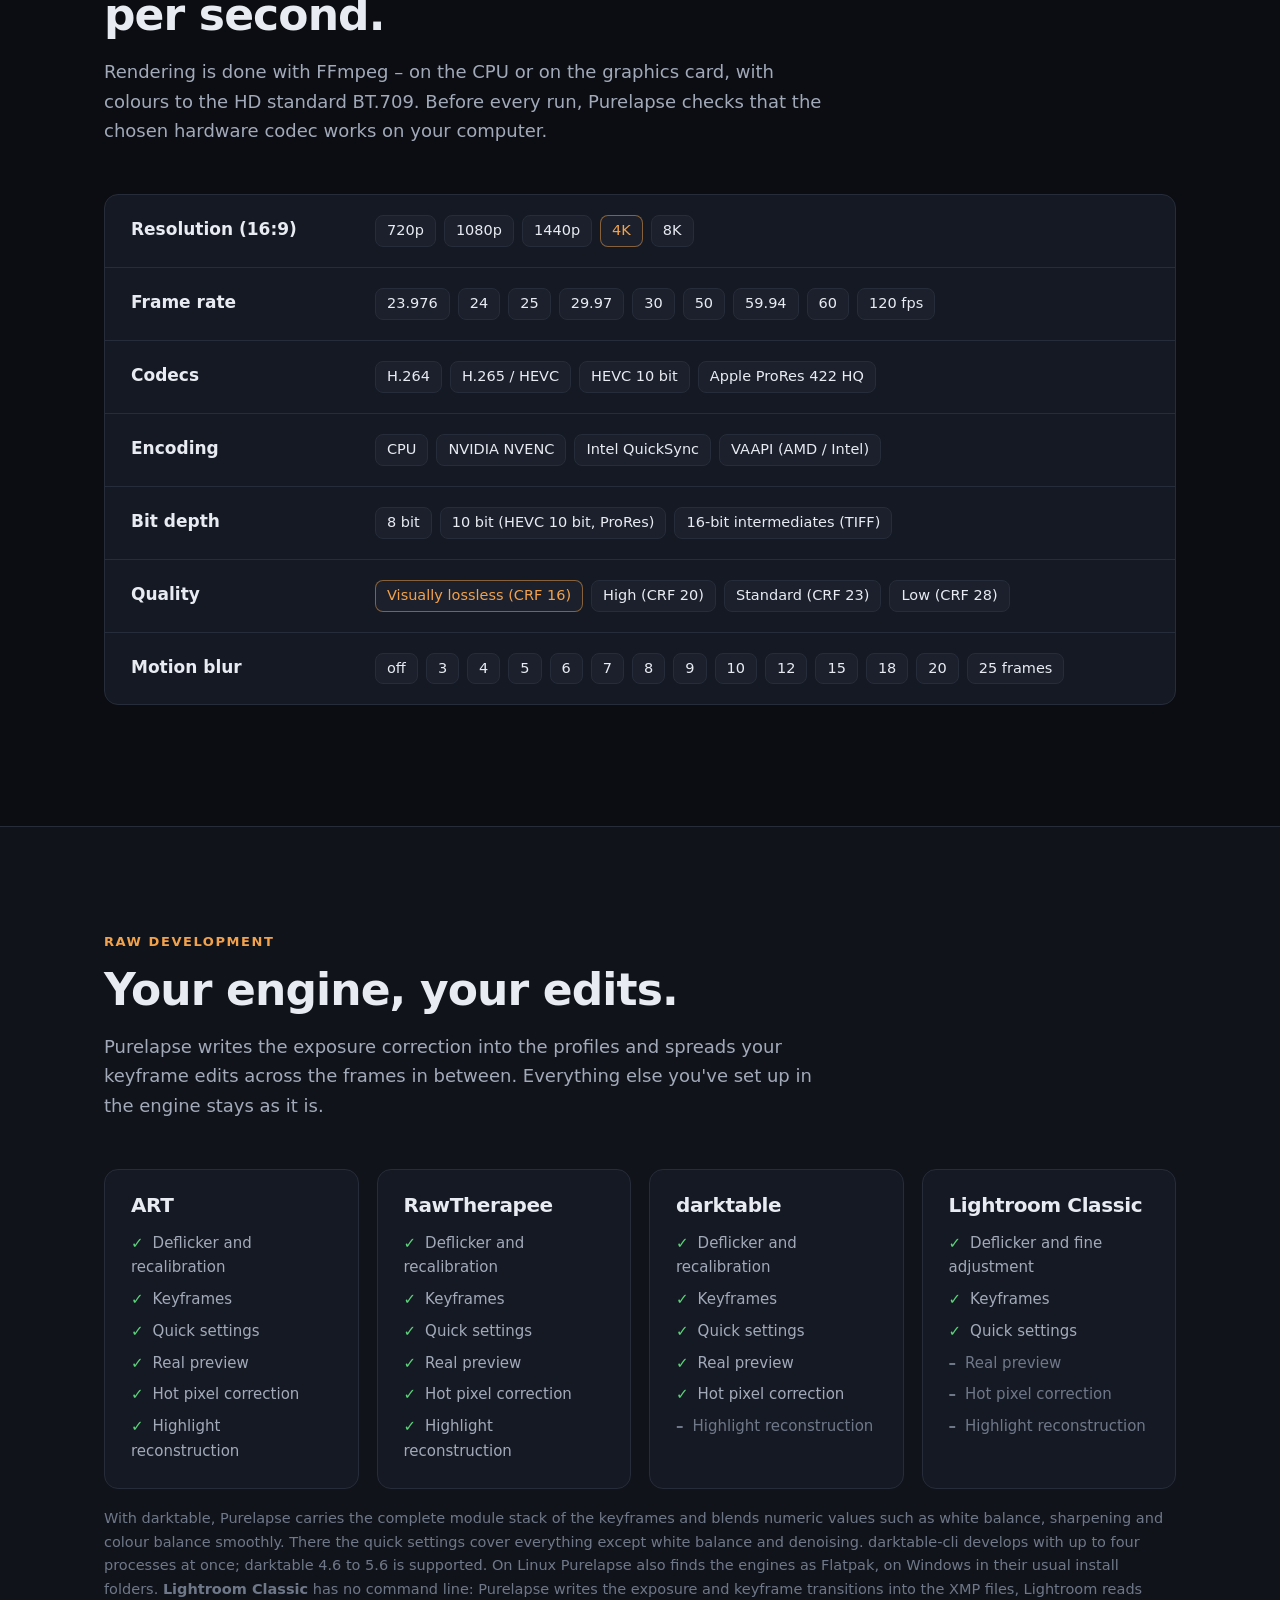
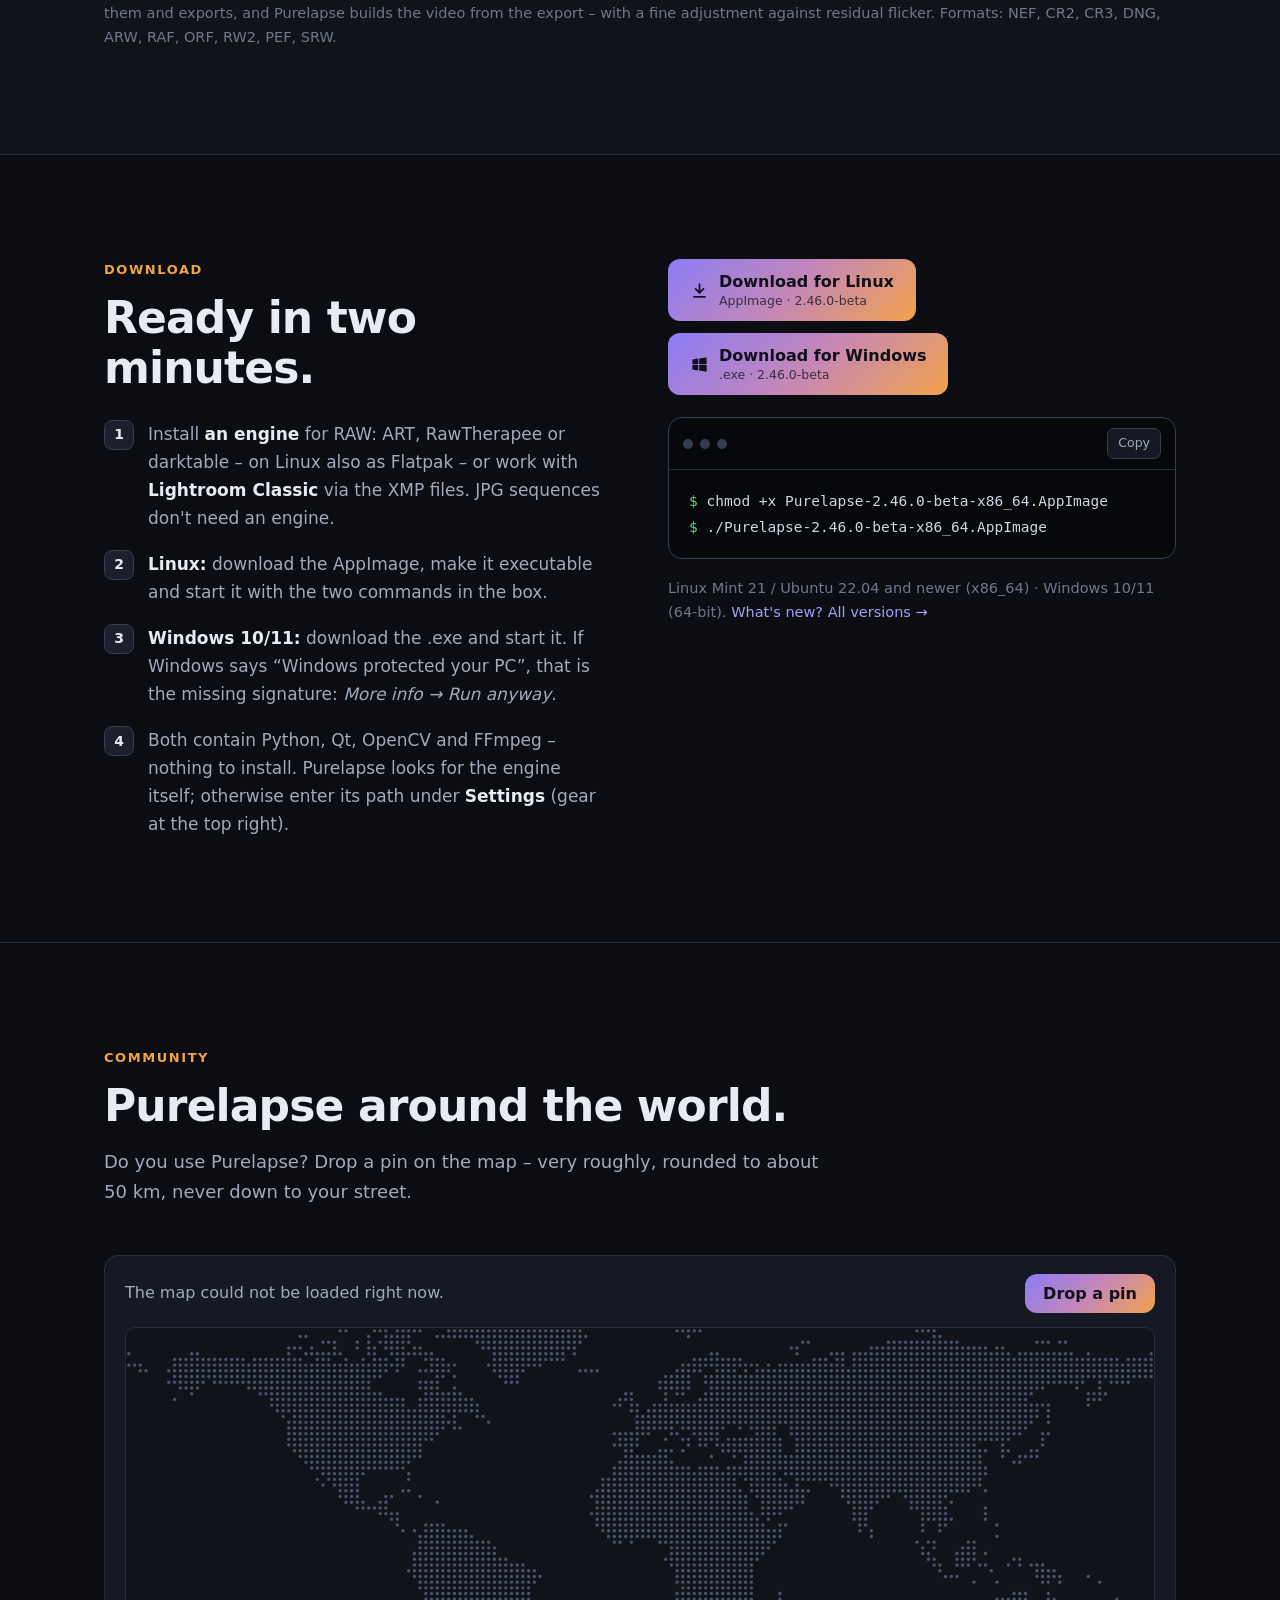
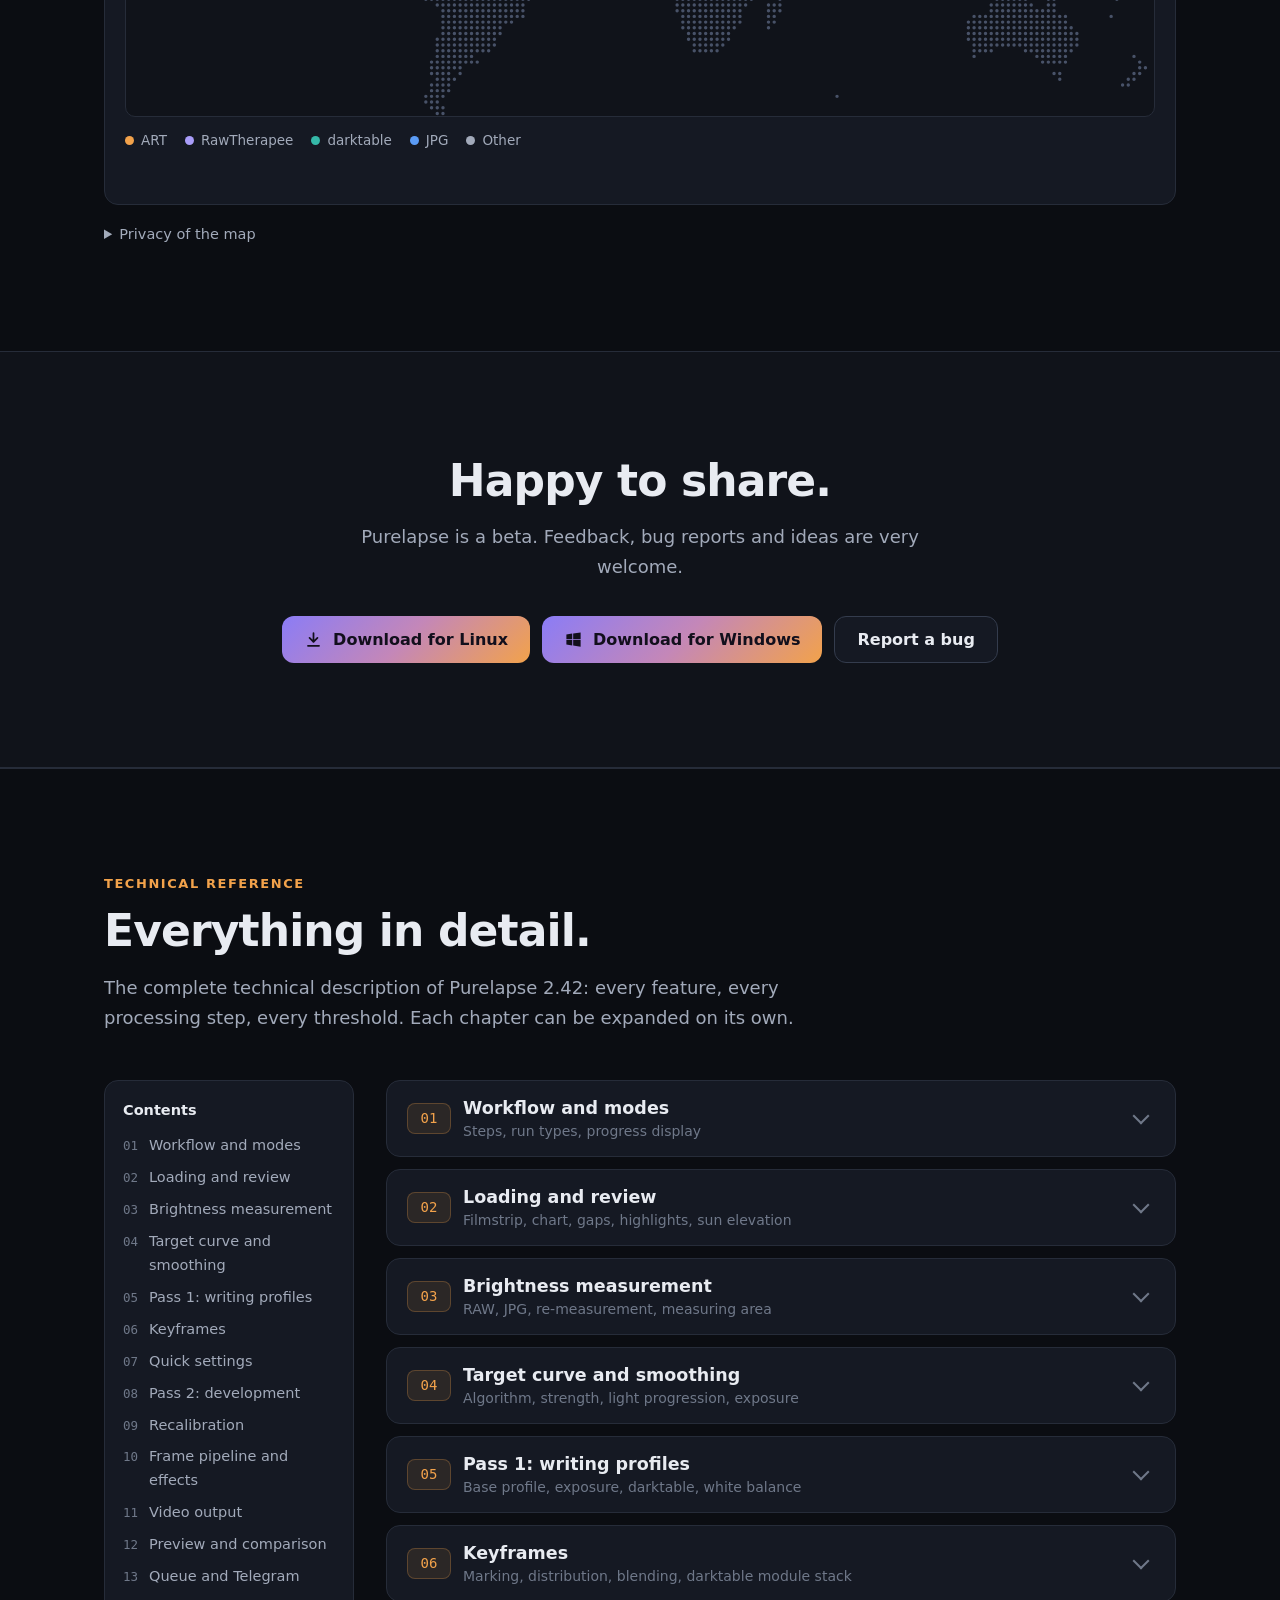
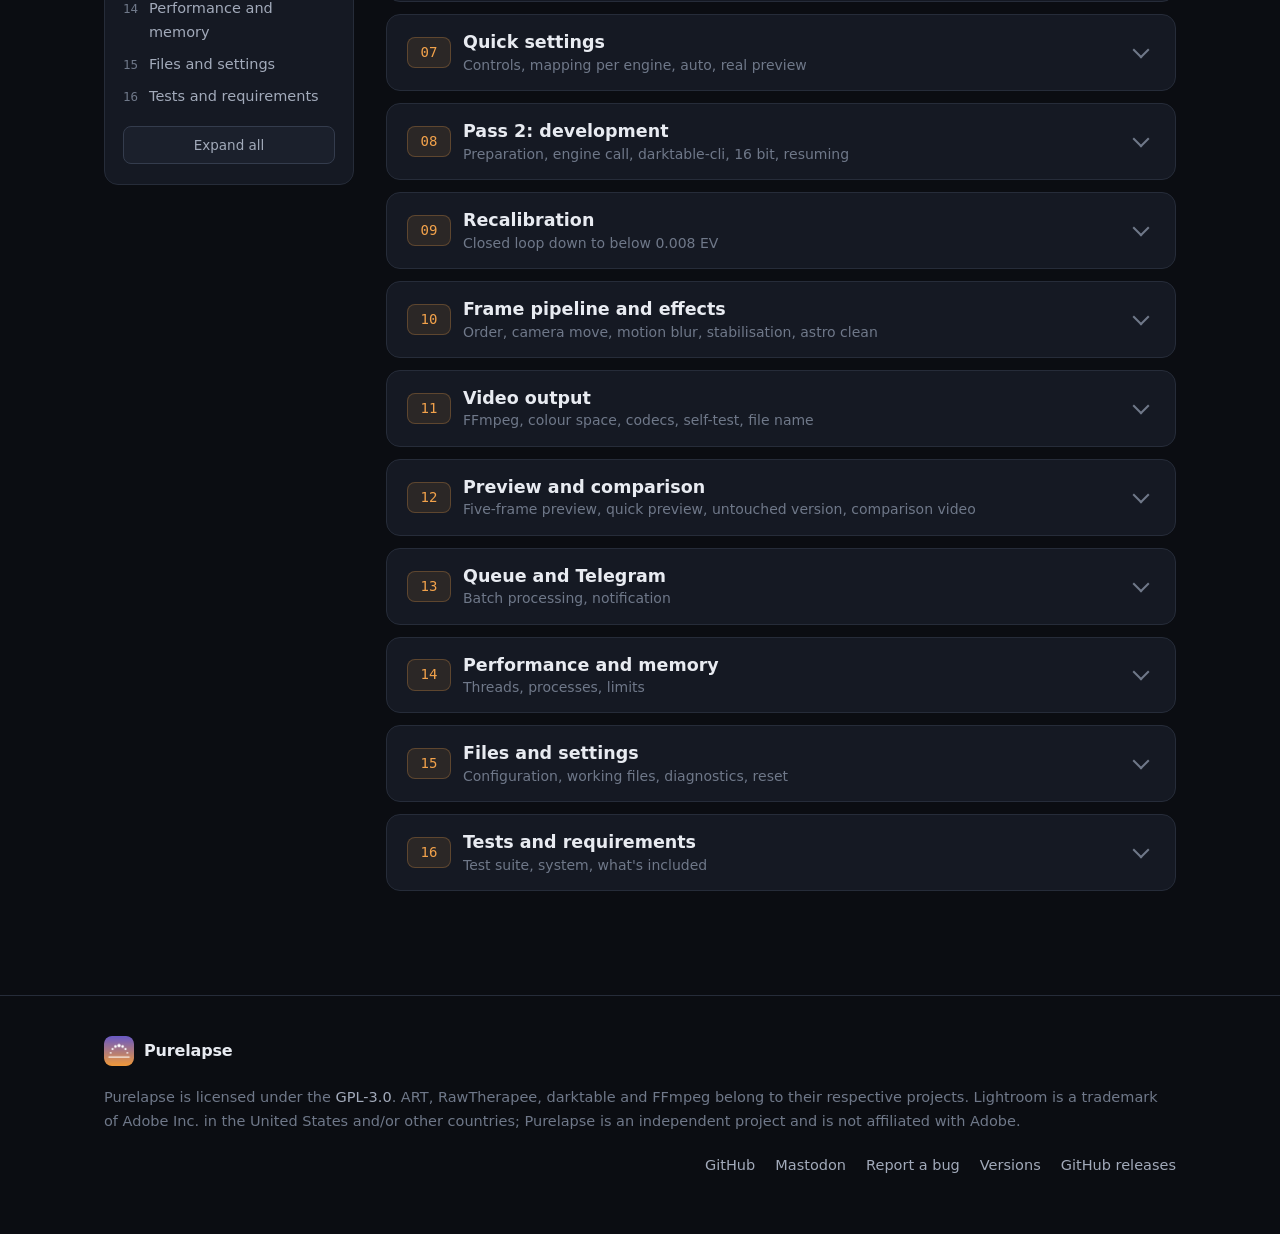
==== commit f993b828: "Markenhinweis zu Lightroom auf der Webseite und in den READMEs" ====
--- a/docs/en.html
+++ b/docs/en.html
@@ -803,7 +803,7 @@
 <footer>
   <div class="wrap">
     <a class="brand" href="en.html"><img src="assets/icon.png" alt="" width="24" height="24">Purelapse</a>
-    <span>Purelapse is licensed under the <a href="https://github.com/purelapse/purelapse/blob/main/LICENSE">GPL-3.0</a>. ART, RawTherapee, darktable and FFmpeg belong to their respective projects.</span>
+    <span>Purelapse is licensed under the <a href="https://github.com/purelapse/purelapse/blob/main/LICENSE">GPL-3.0</a>. ART, RawTherapee, darktable and FFmpeg belong to their respective projects. Lightroom is a trademark of Adobe Inc. in the United States and/or other countries; Purelapse is an independent project and is not affiliated with Adobe.</span>
     <nav aria-label="Links"><a href="https://github.com/purelapse/purelapse">GitHub</a><a rel="me" href="https://mastodon.social/@purelapse">Mastodon</a><a href="https://github.com/purelapse/purelapse/issues">Report a bug</a><a href="versions.html">Versions</a><a href="https://github.com/purelapse/purelapse/releases">GitHub releases</a></nav>
   </div>
 </footer>
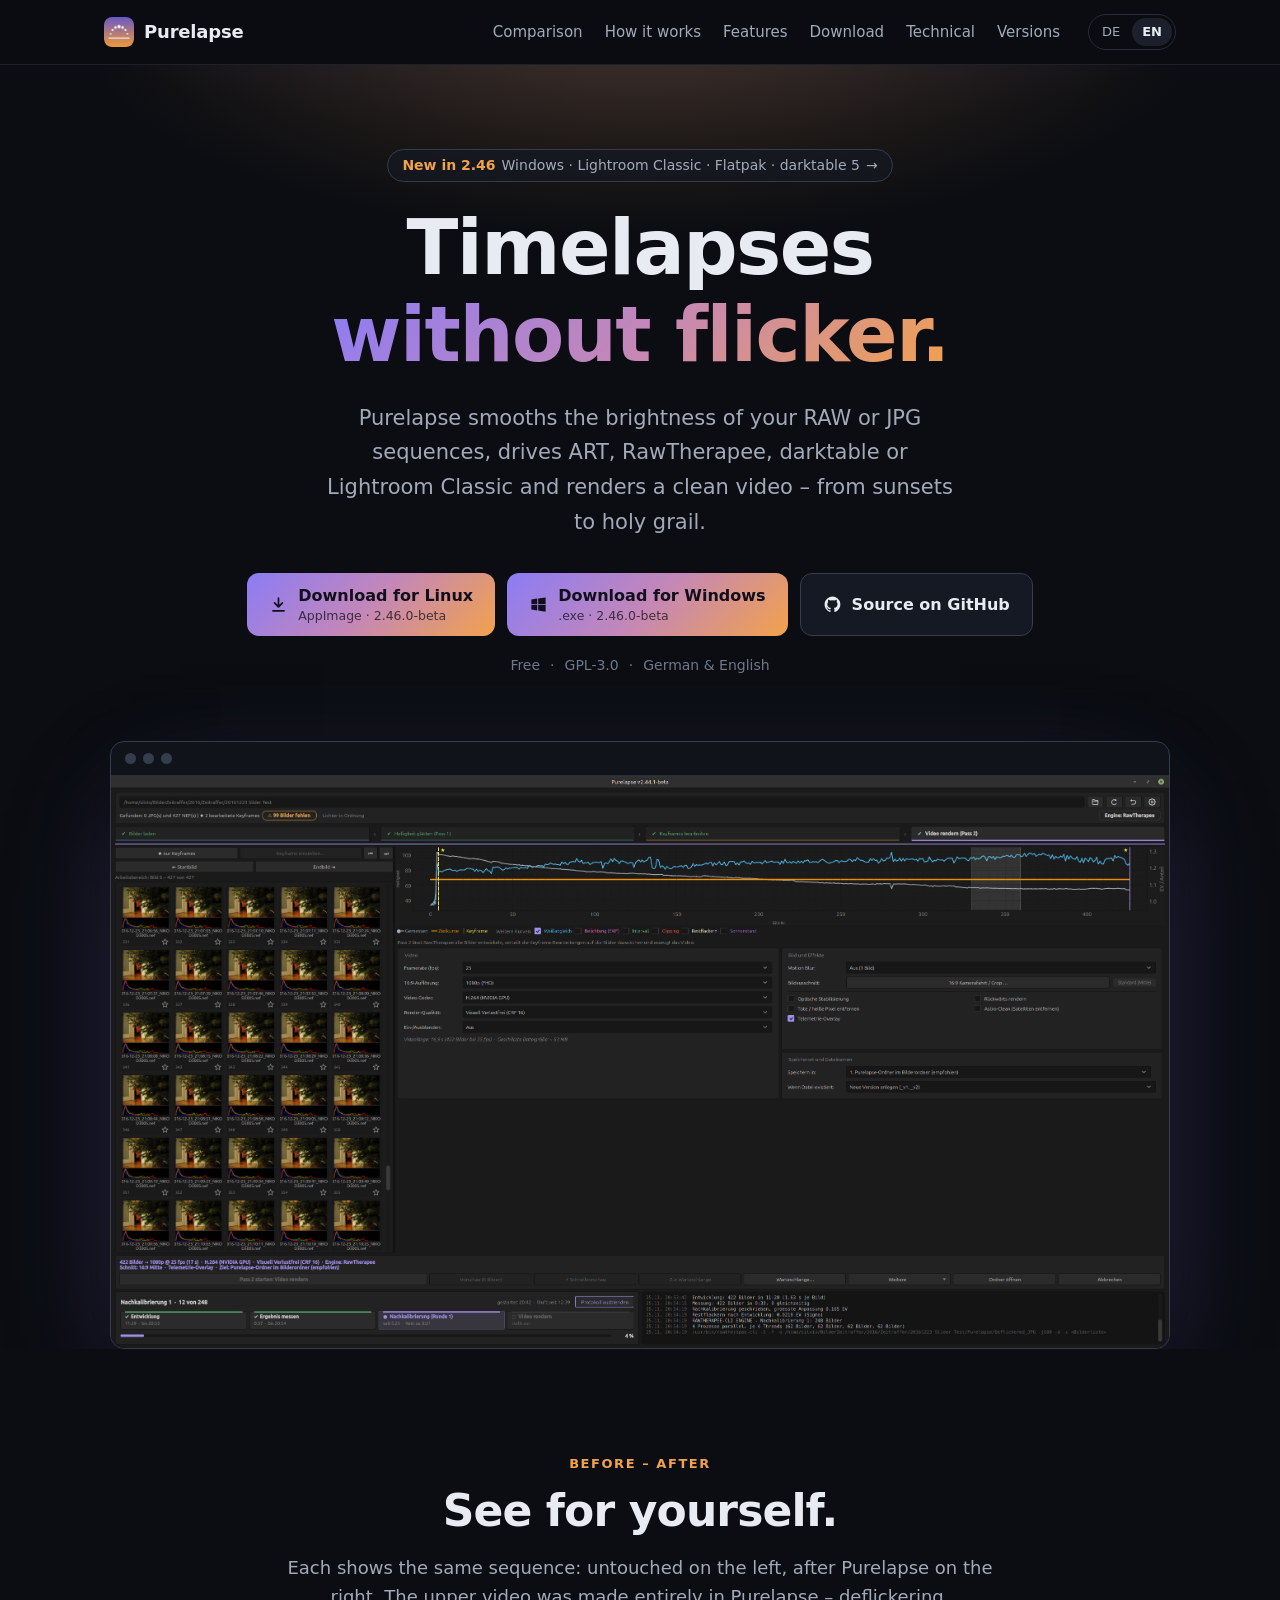
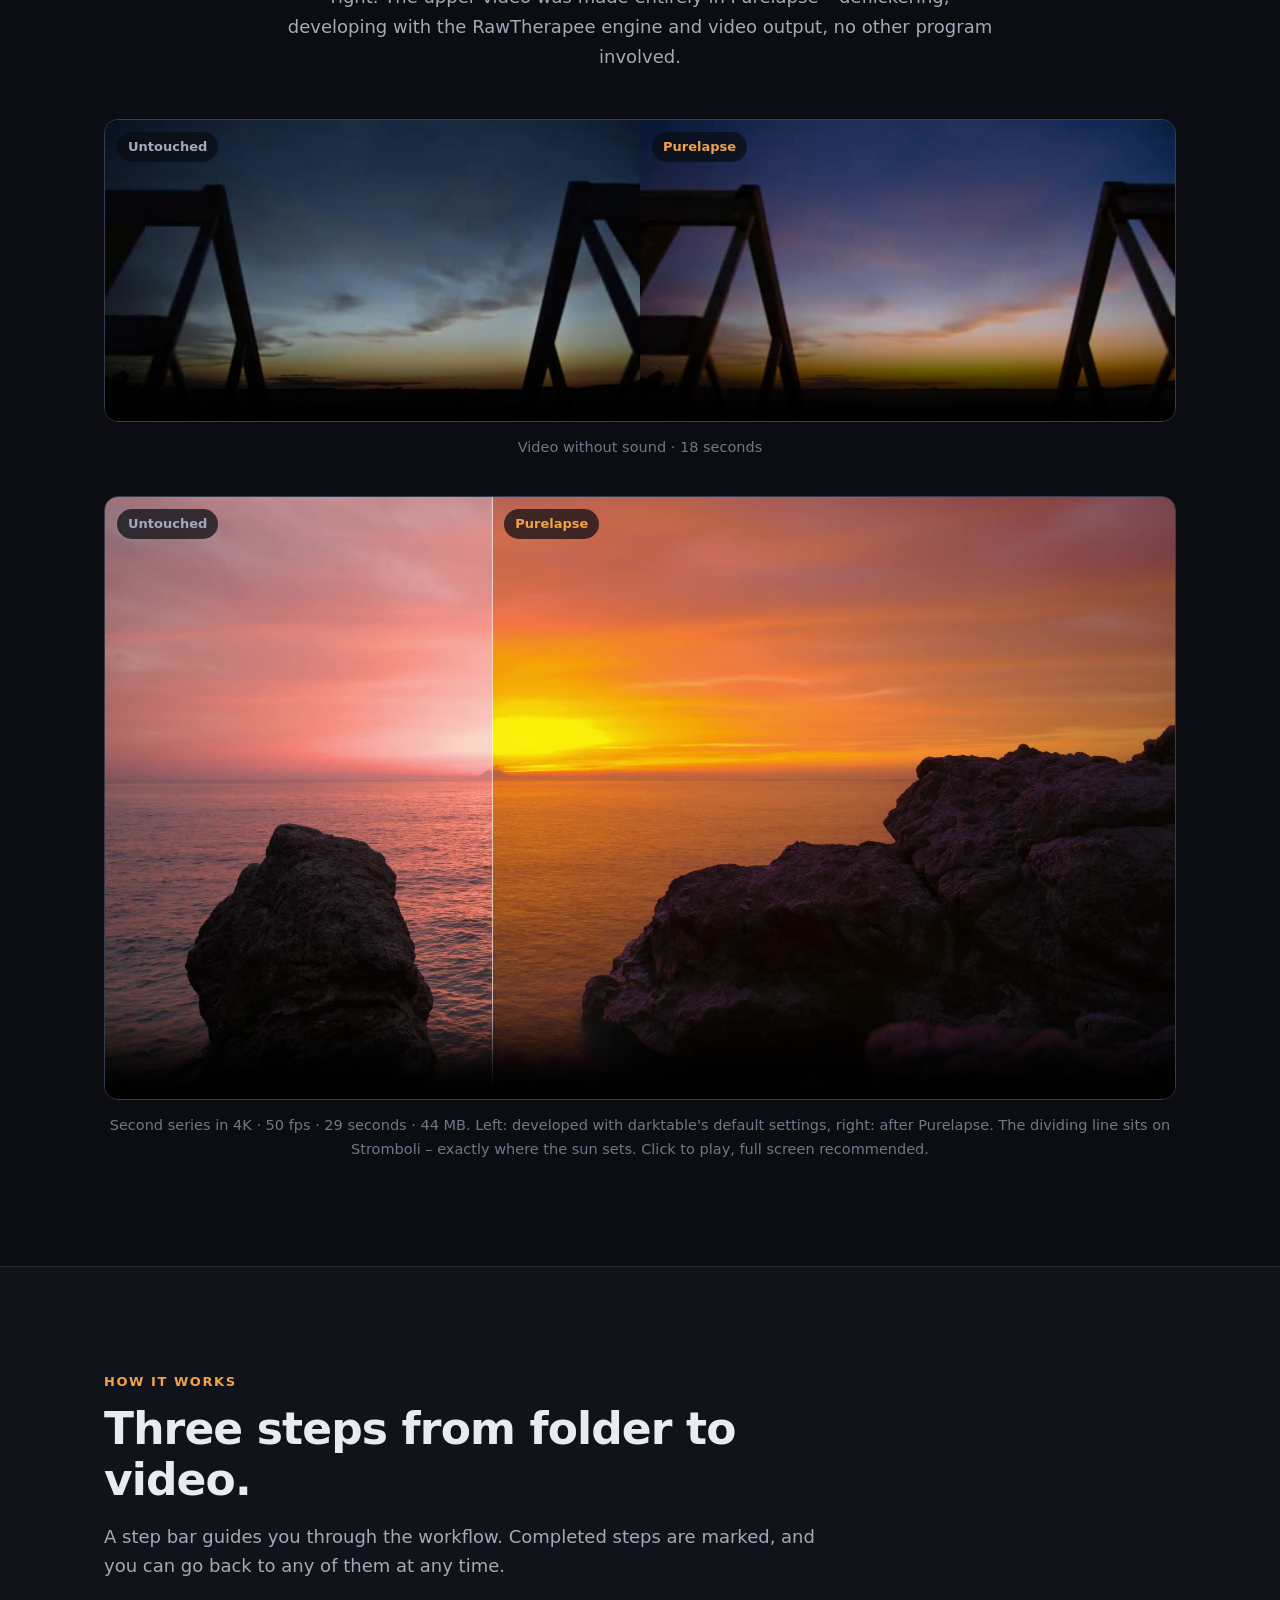
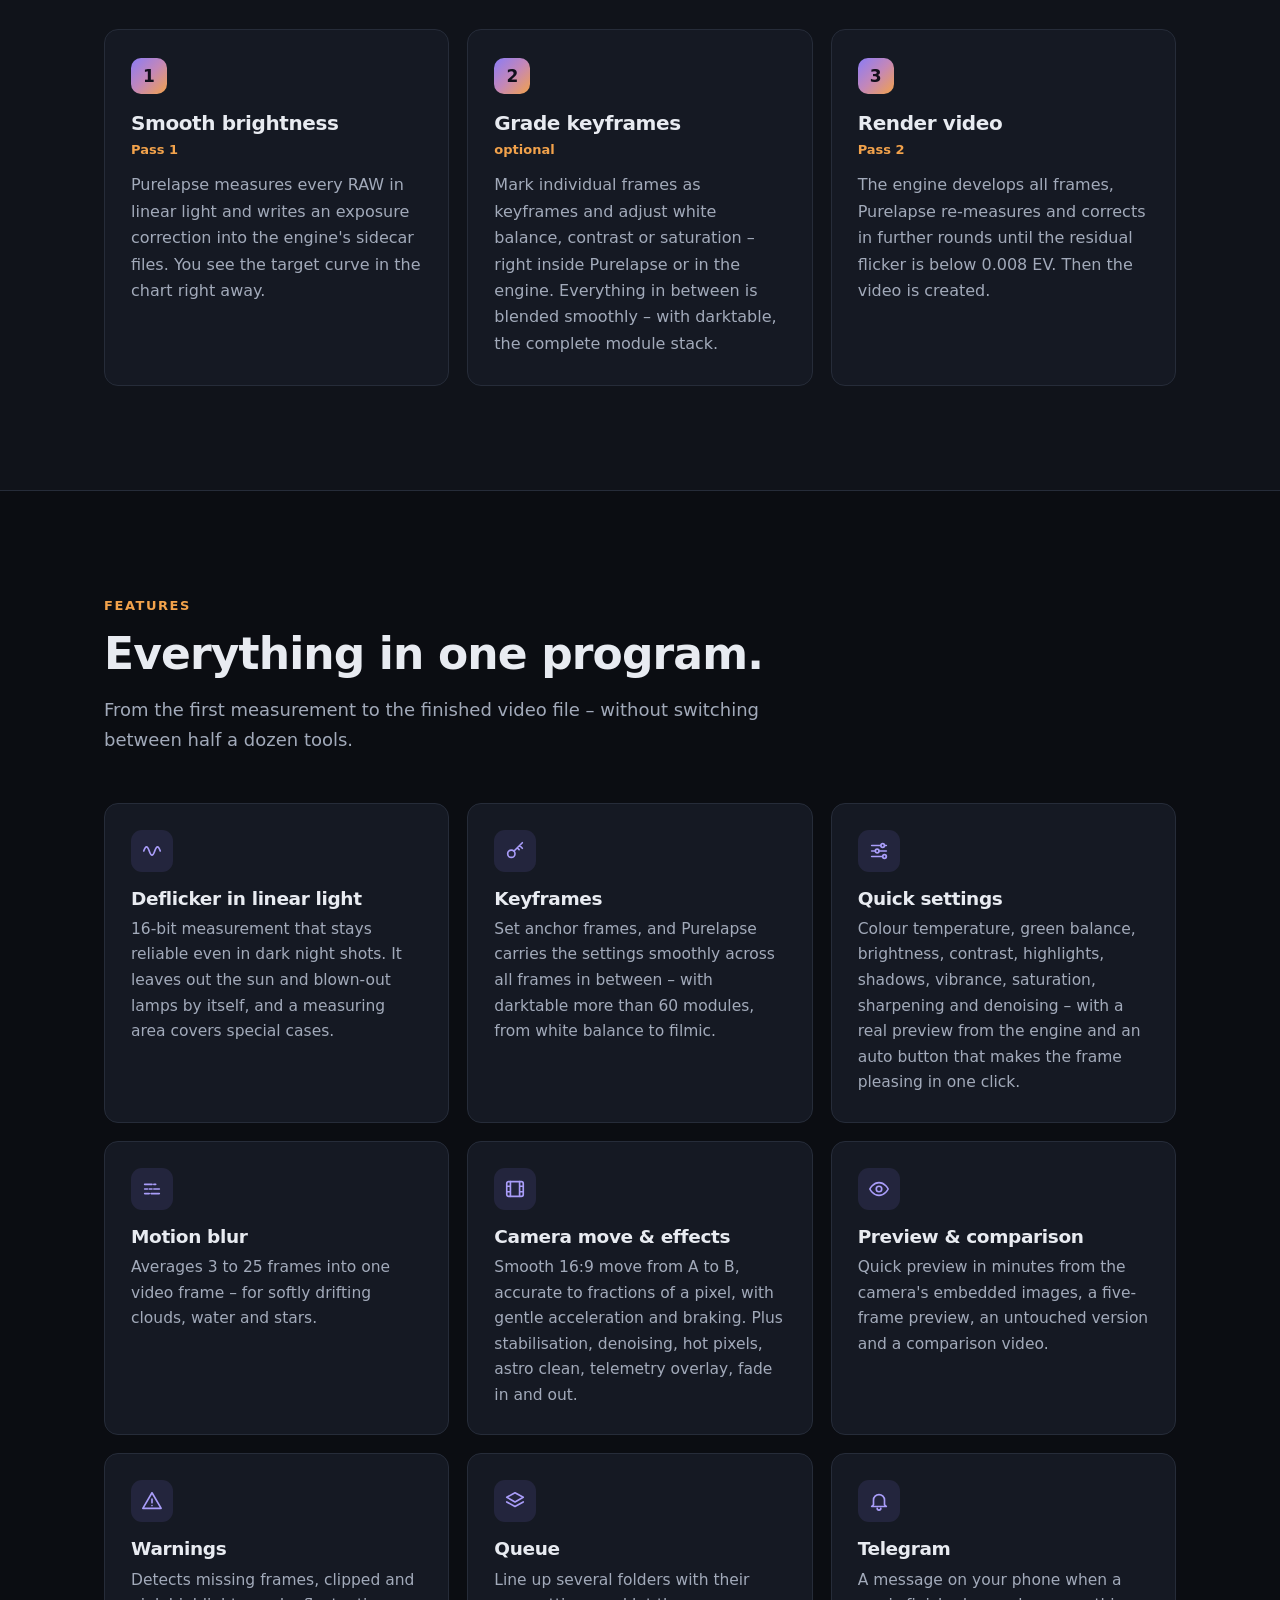
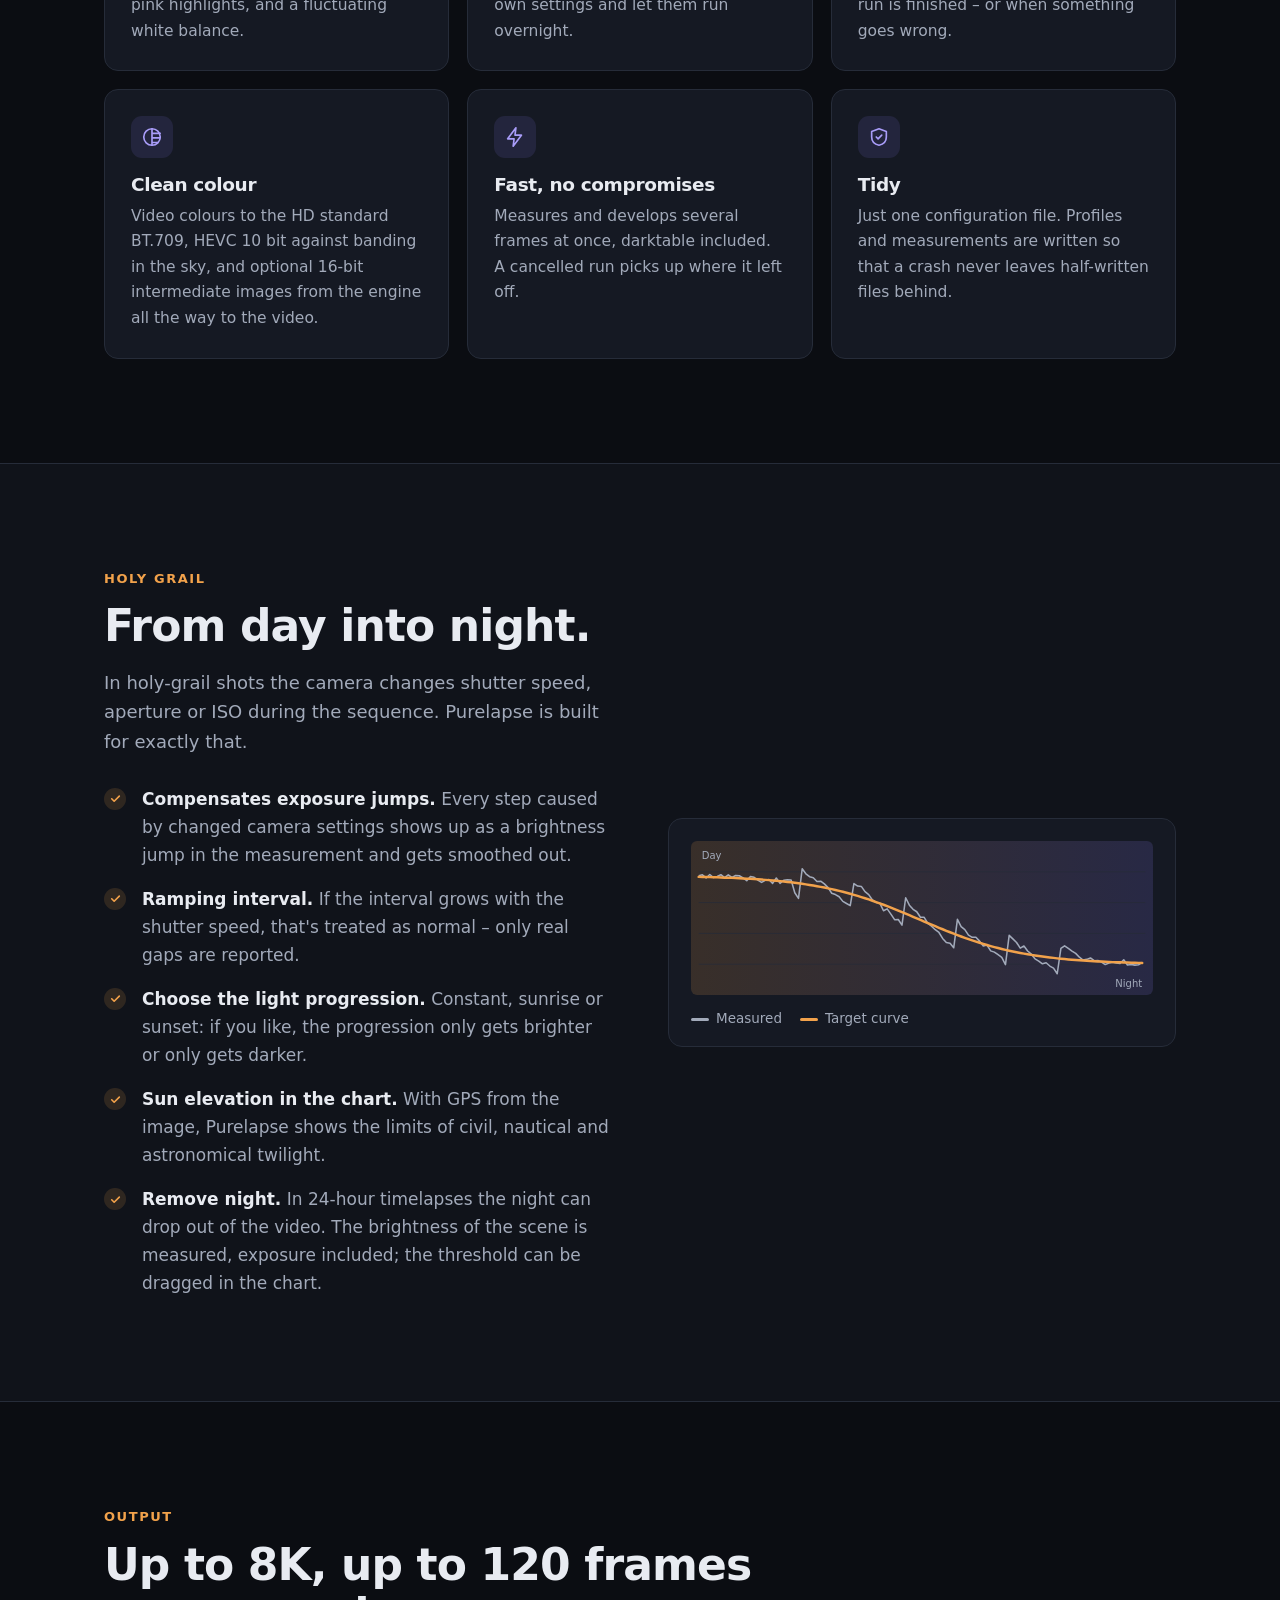
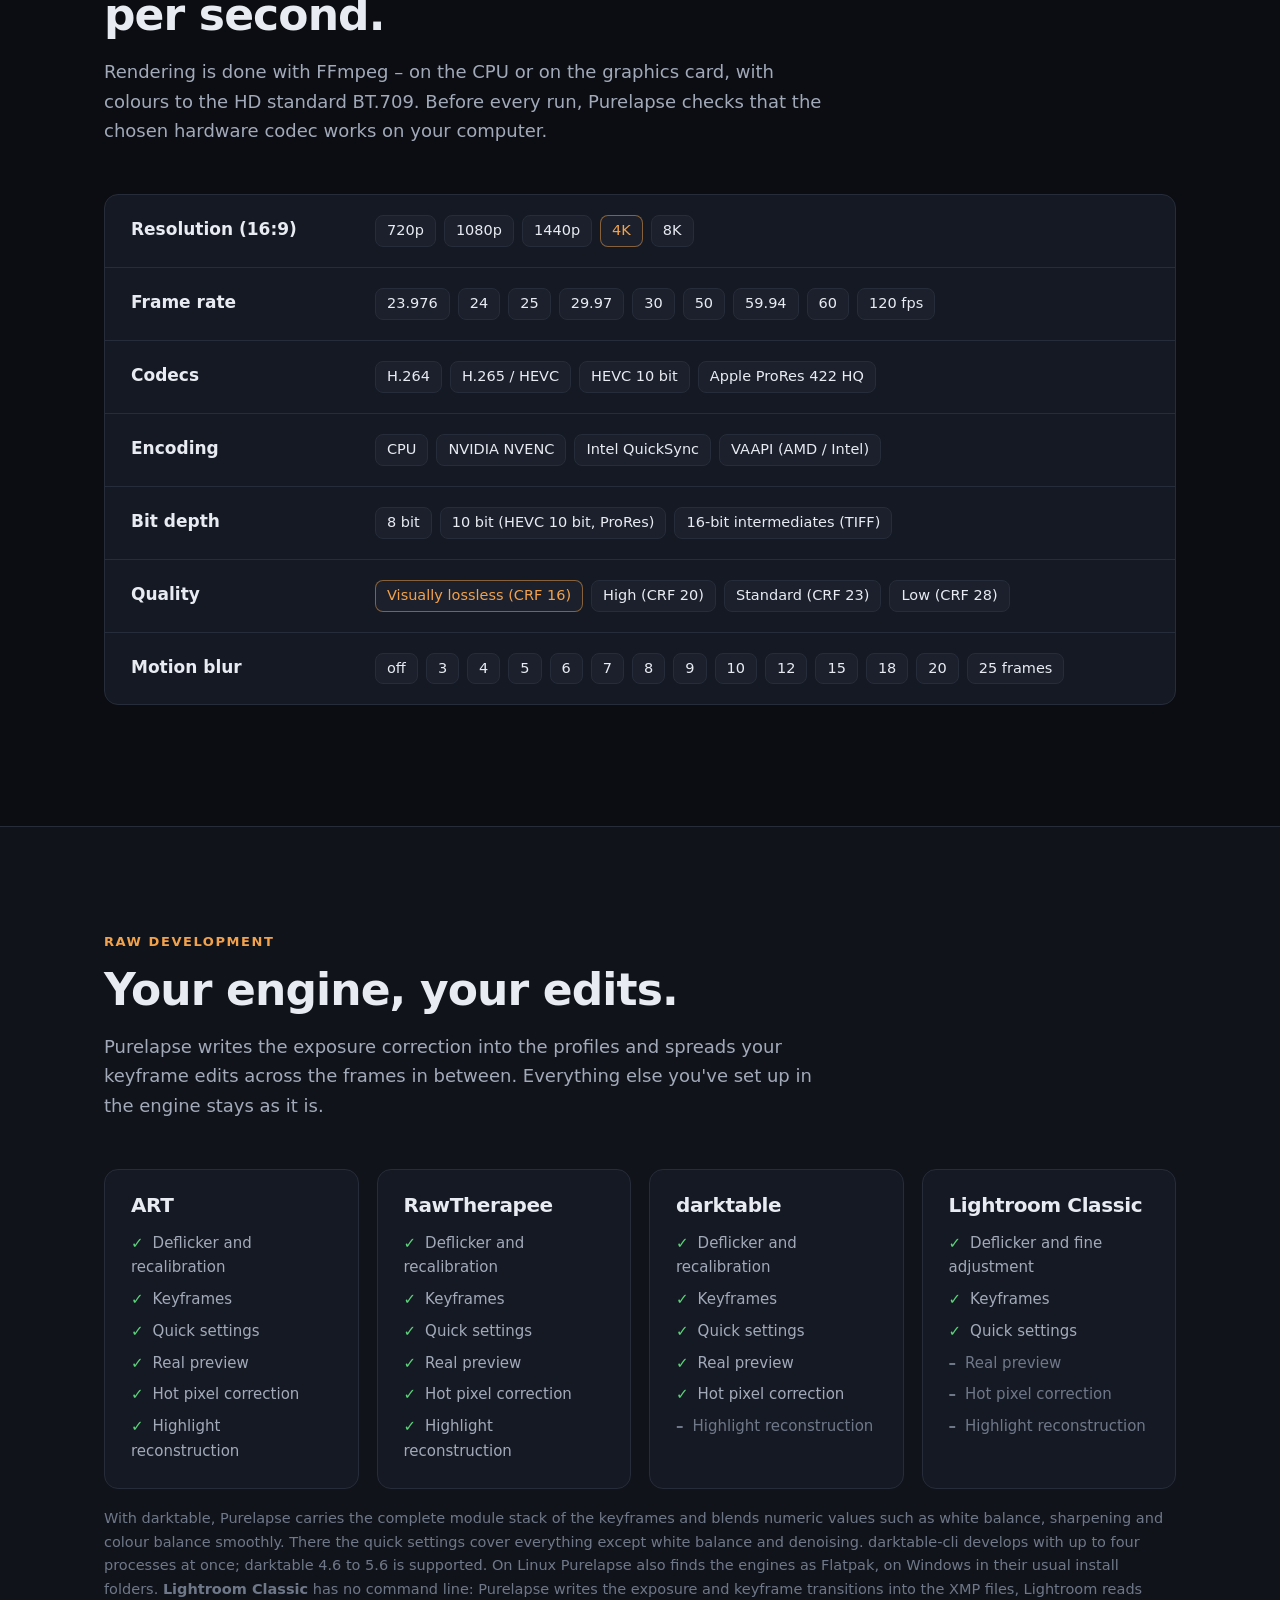
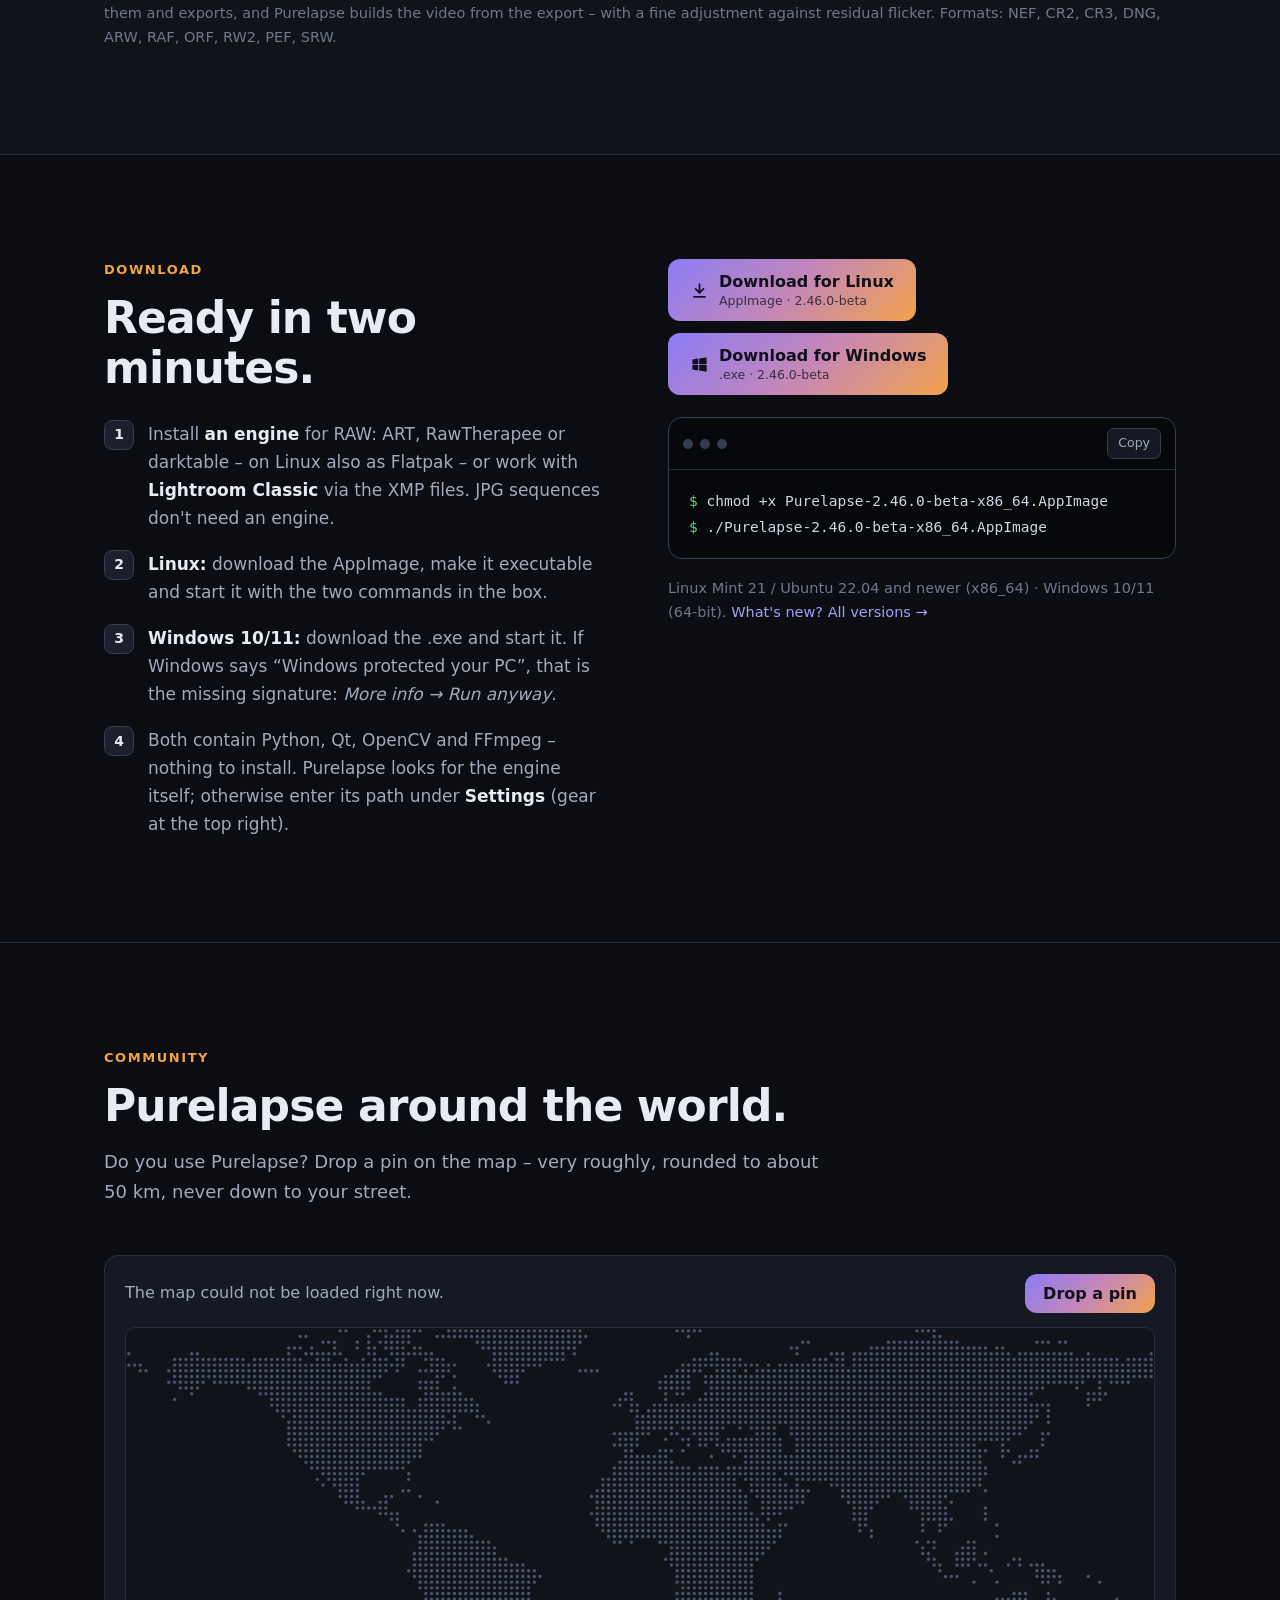
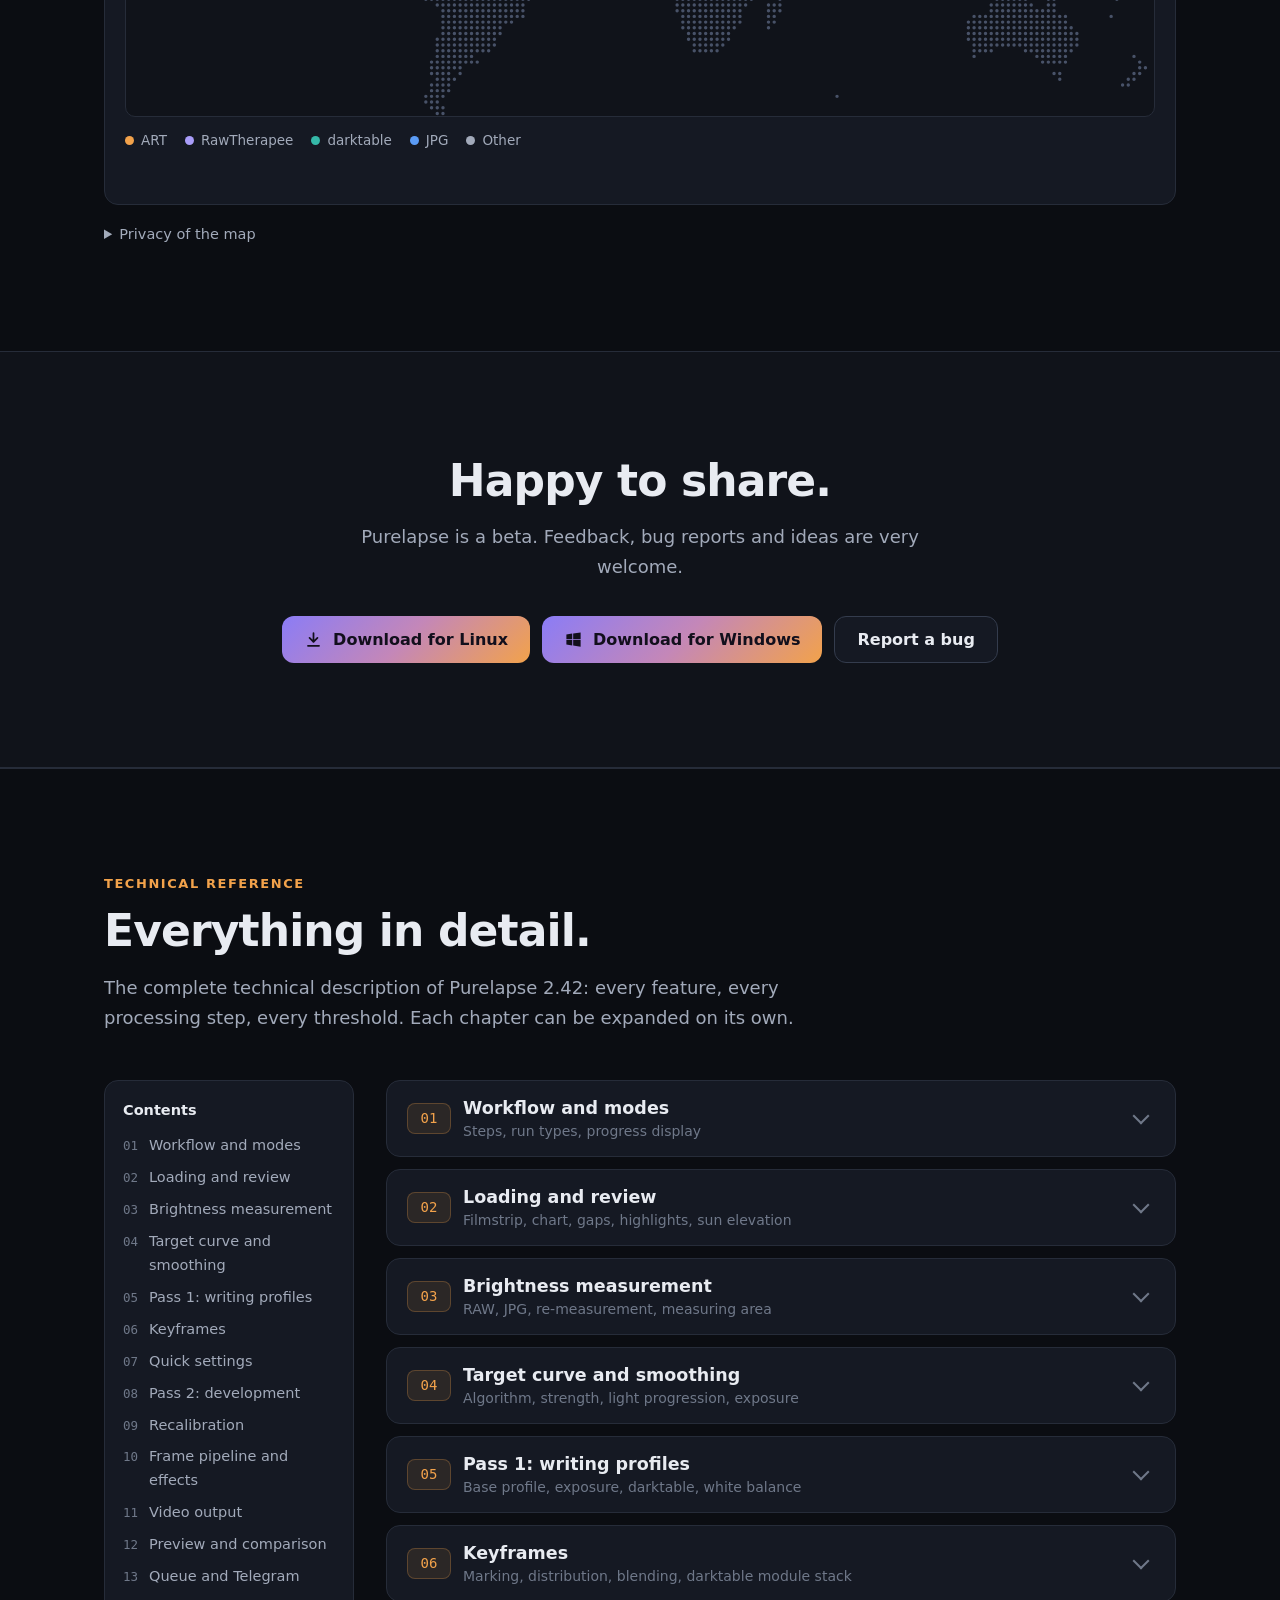
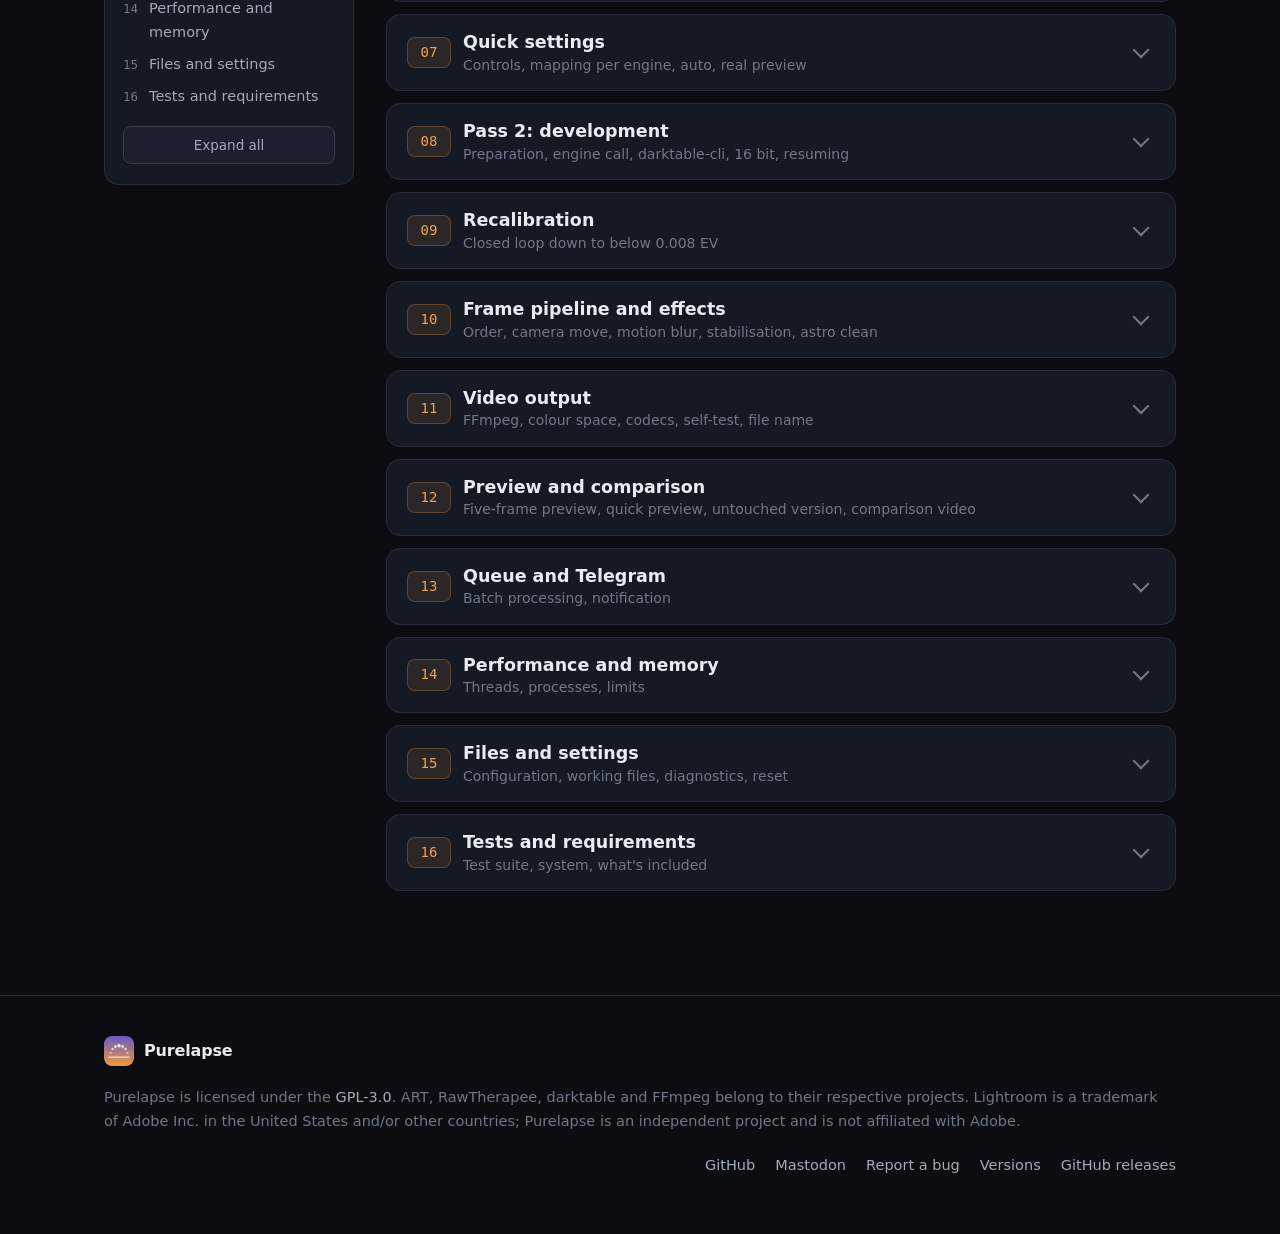
==== commit edfbf614: "Neues Icon, 16-Bit-Schalter beim Video, Hochladen sagt die nächsten Schritte" ====
--- a/docs/en.html
+++ b/docs/en.html
@@ -563,7 +563,7 @@
                 <li>If an export is older than its XMP (keyframe changed afterwards), pass 2 starts again with step 1. If single frames are missing, Purelapse names them without rewriting anything.</li>
               </ul>
               <h4>16-bit intermediate images</h4>
-              <p>Option in the settings. The engine develops to 16-bit TIFF, and the video is computed in 16 bit throughout (handed to FFmpeg as <code>bgr48le</code>). Fine gradients in the sky stay free of banding, especially with HEVC 10 bit or ProRes. Purelapse checks the disk space first: <code>width × height × 6 bytes × 0.85</code> per frame plus 5 % reserve (about 120 MB per frame at 24 megapixels). Switching the option re-develops the frames.</p>
+              <p>Switch in the “Video” group (RAW only), usually not needed. While it is on, it is shown there in warning colour with the space the sequence needs, and in the summary – so it doesn't stay on by accident. The engine develops to 16-bit TIFF, and the video is computed in 16 bit throughout (handed to FFmpeg as <code>bgr48le</code>). Fine gradients in the sky stay free of banding, especially with HEVC 10 bit or ProRes. Purelapse checks the disk space first: <code>width × height × 6 bytes × 0.85</code> per frame plus 5 % reserve (about 120 MB per frame at 24 megapixels). Switching the option re-develops the frames.</p>
               <h4>Resuming and cancelling</h4>
               <ul>
                 <li>In <code>Purelapse/Deflickered_JPG/.purelapse_developed.json</code> Purelapse records for every frame the fingerprint of its profile (SHA-1) and the format. The next run only develops what is missing or whose profile changed.</li>
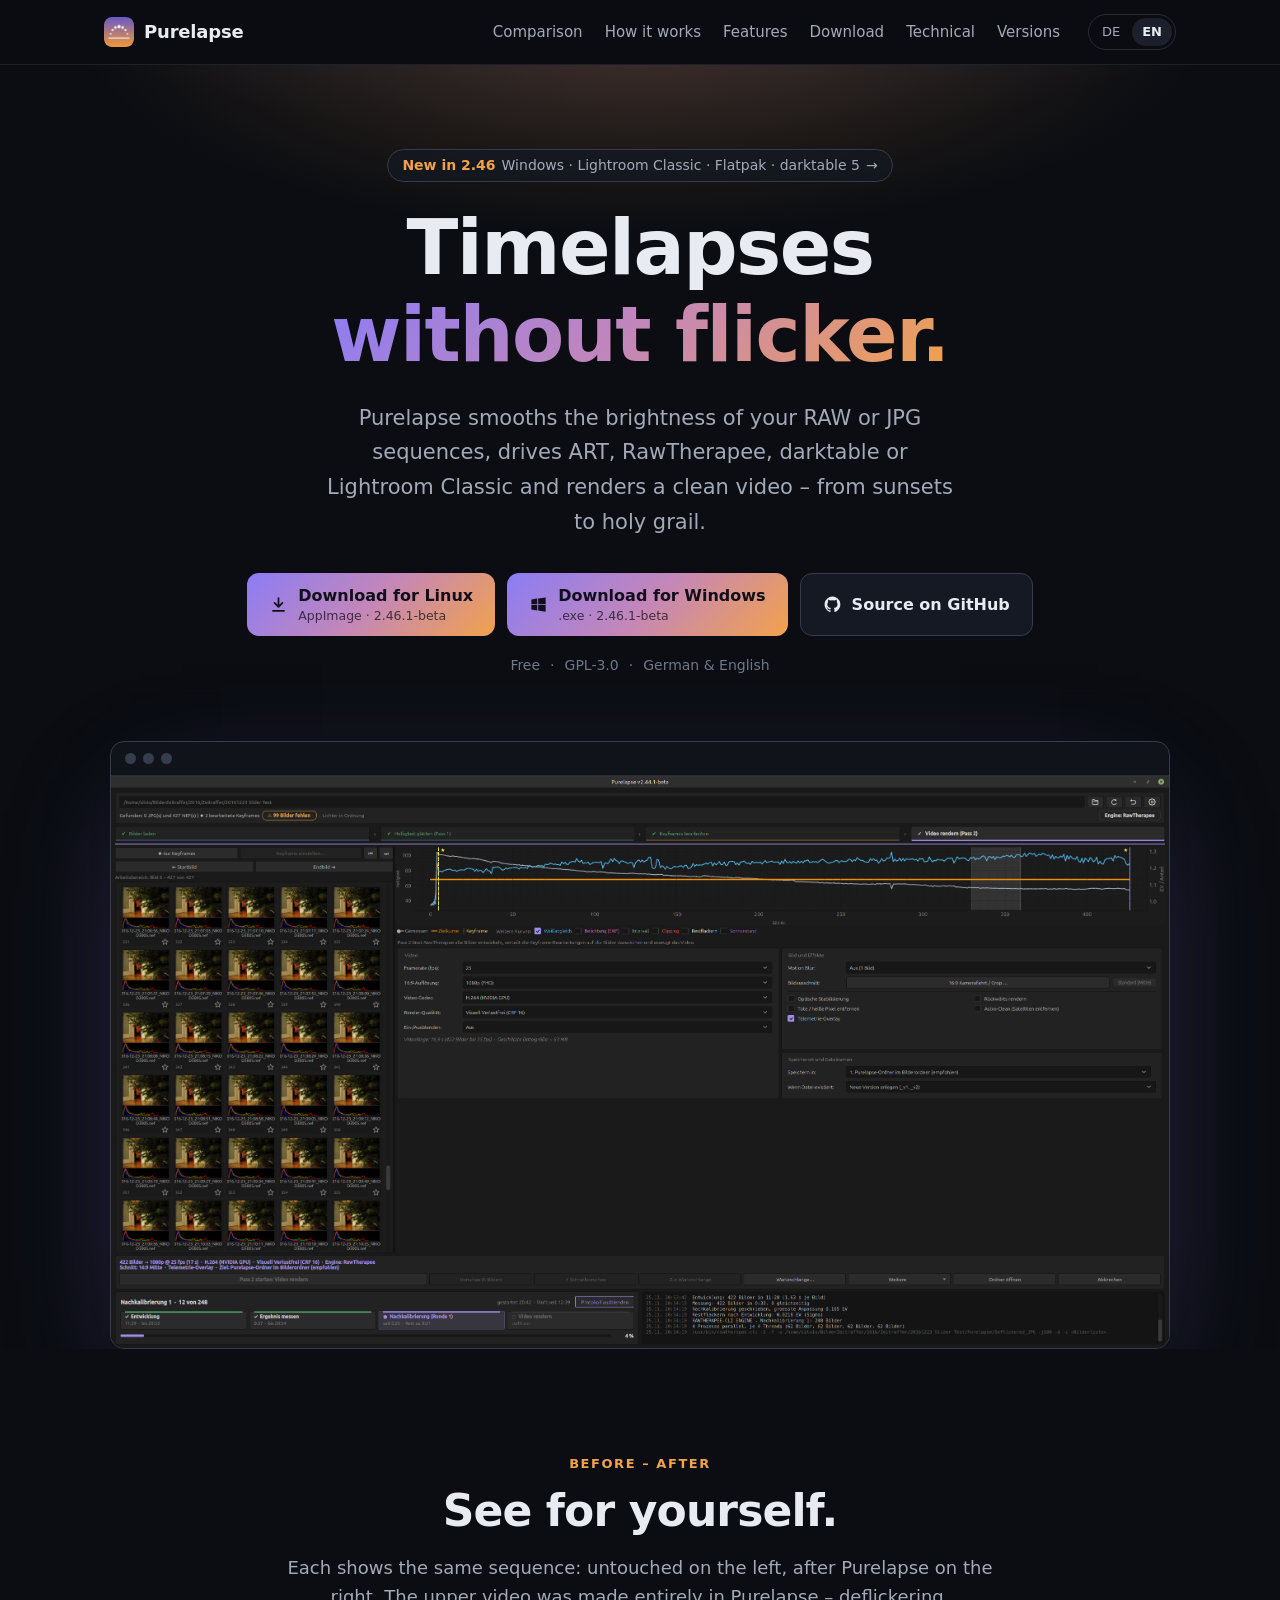
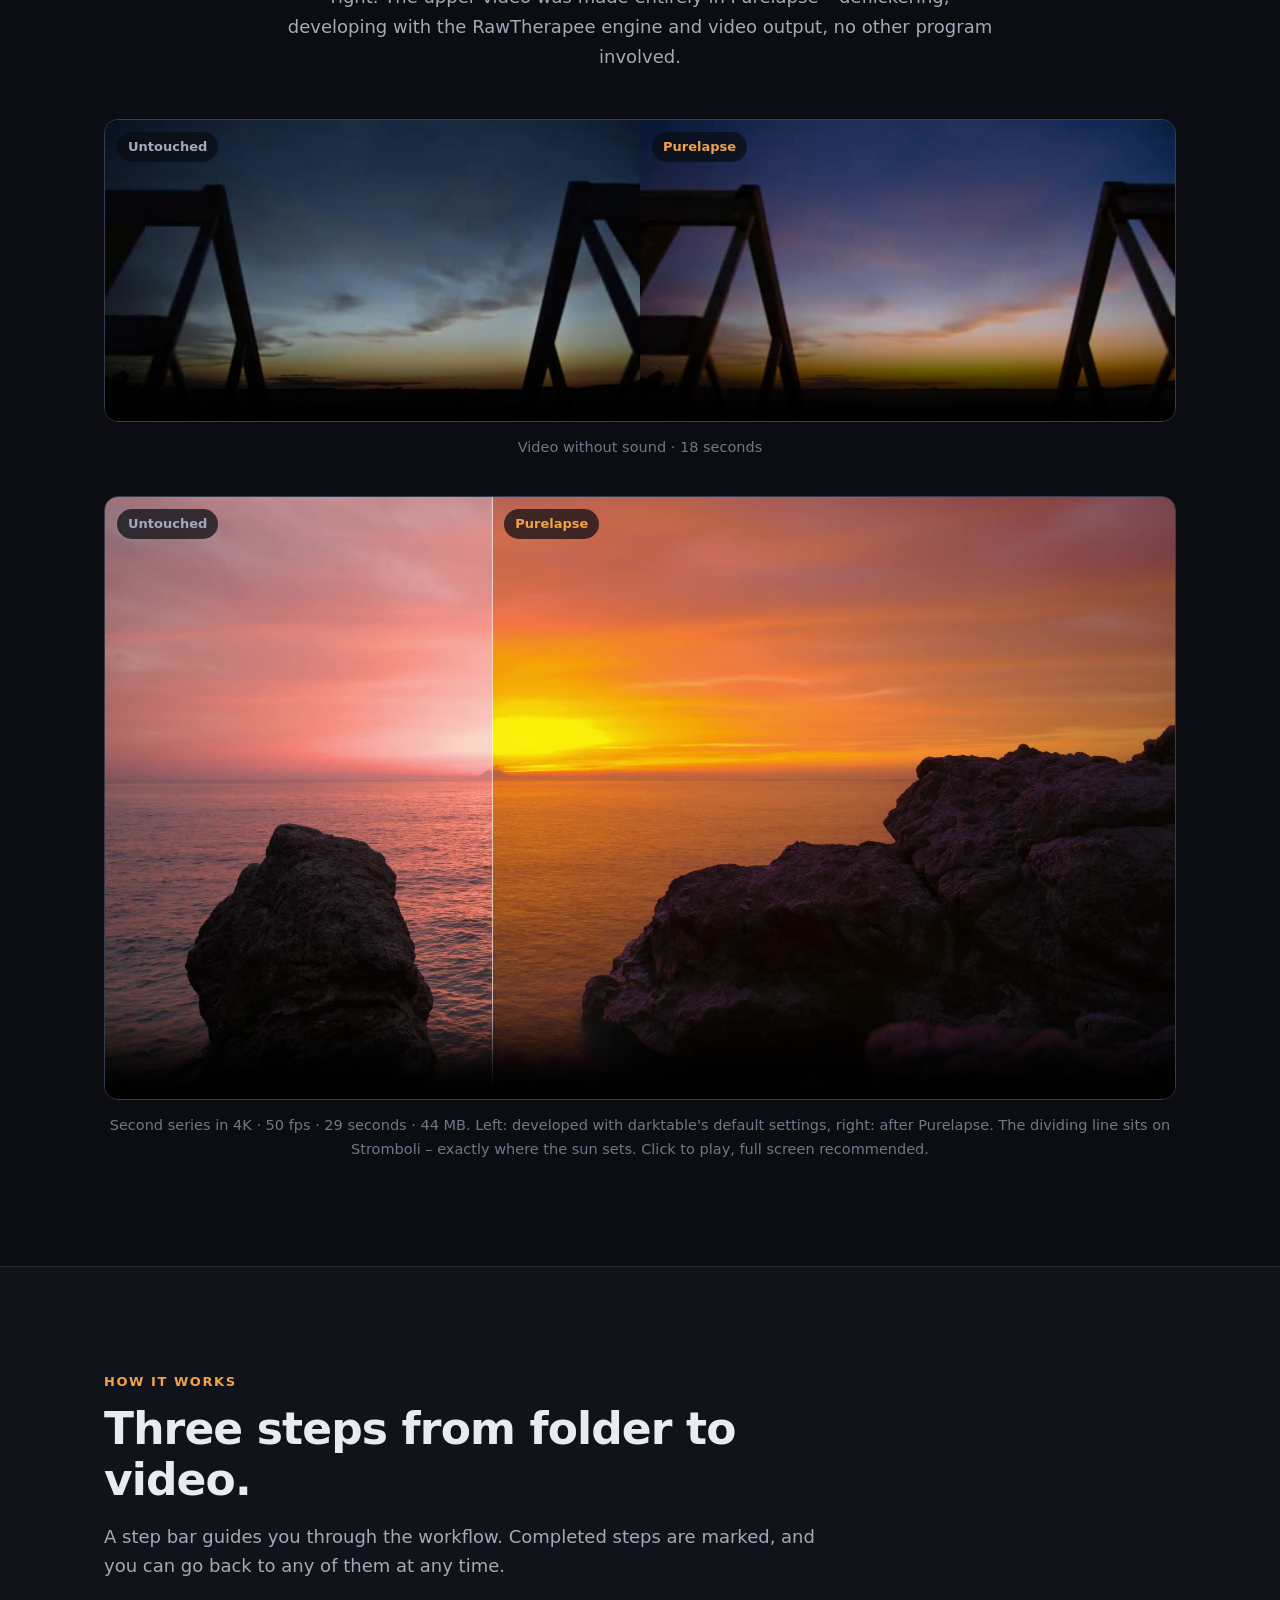
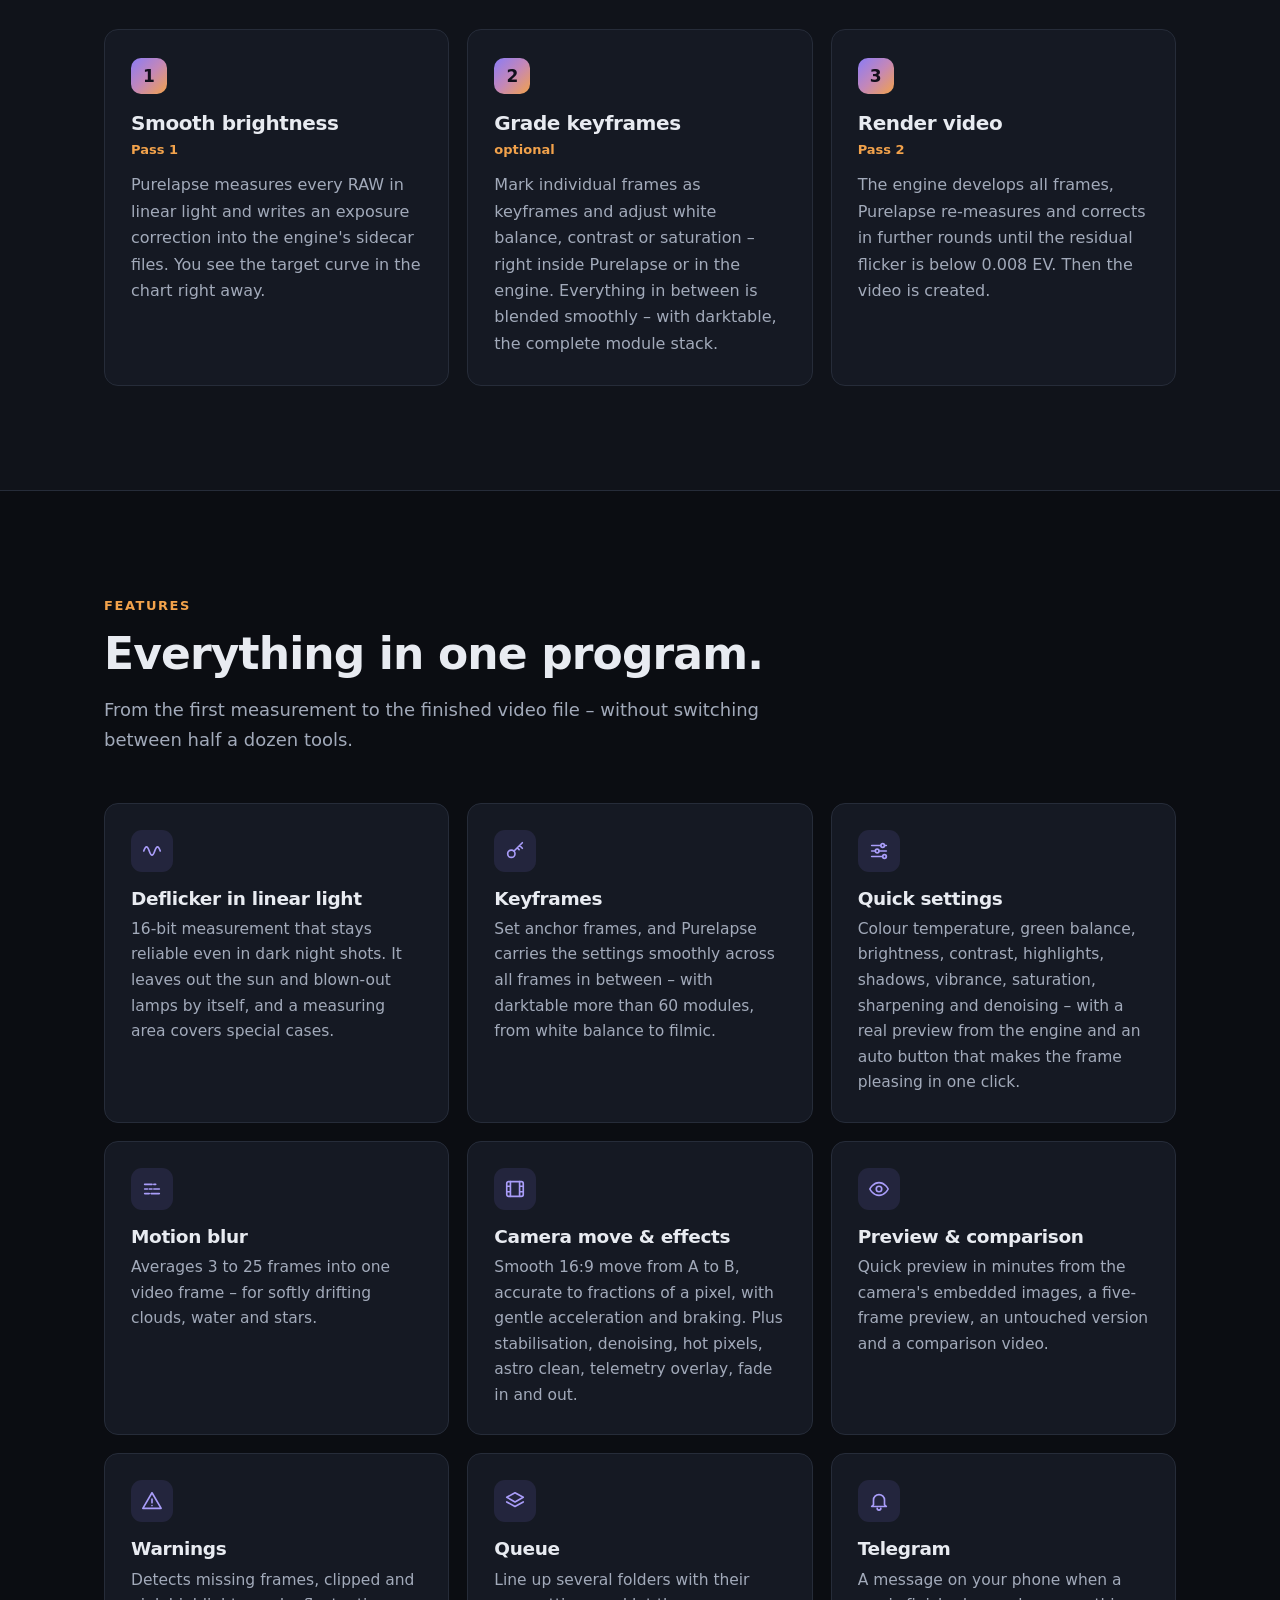
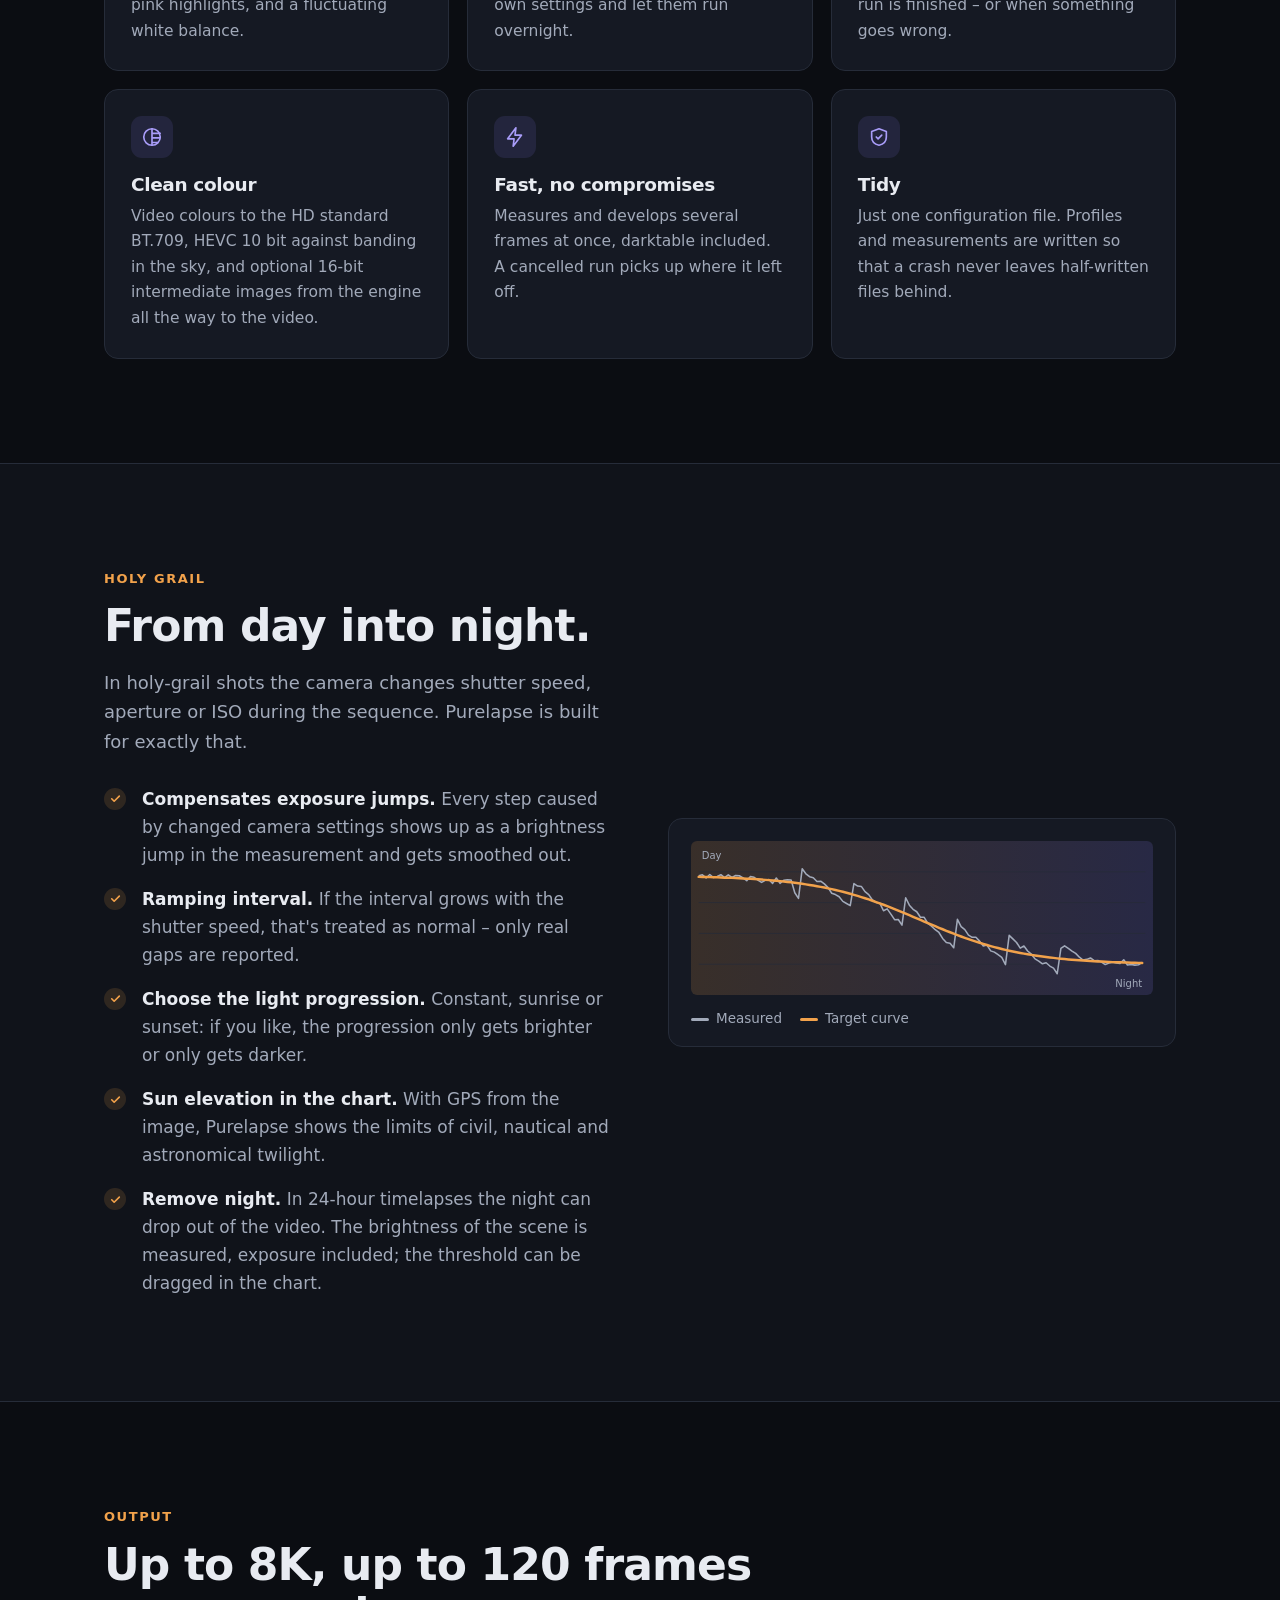
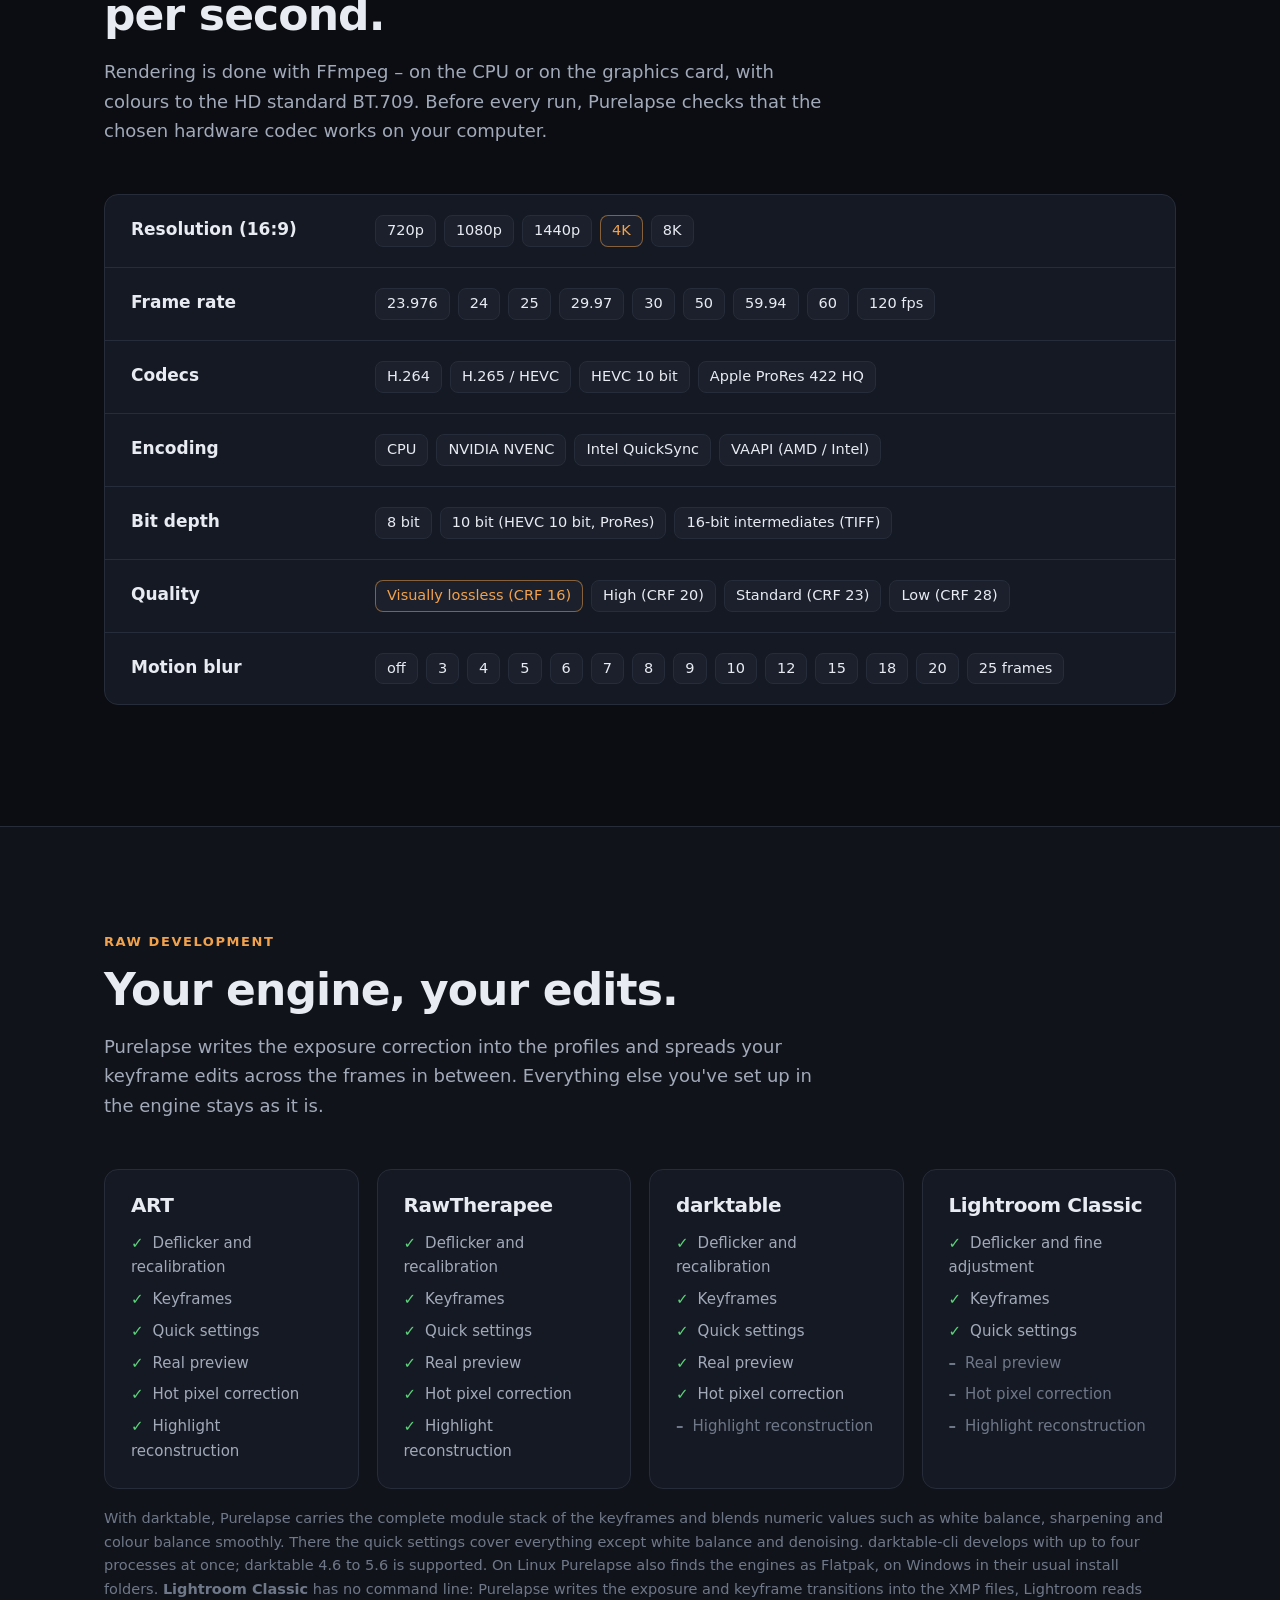
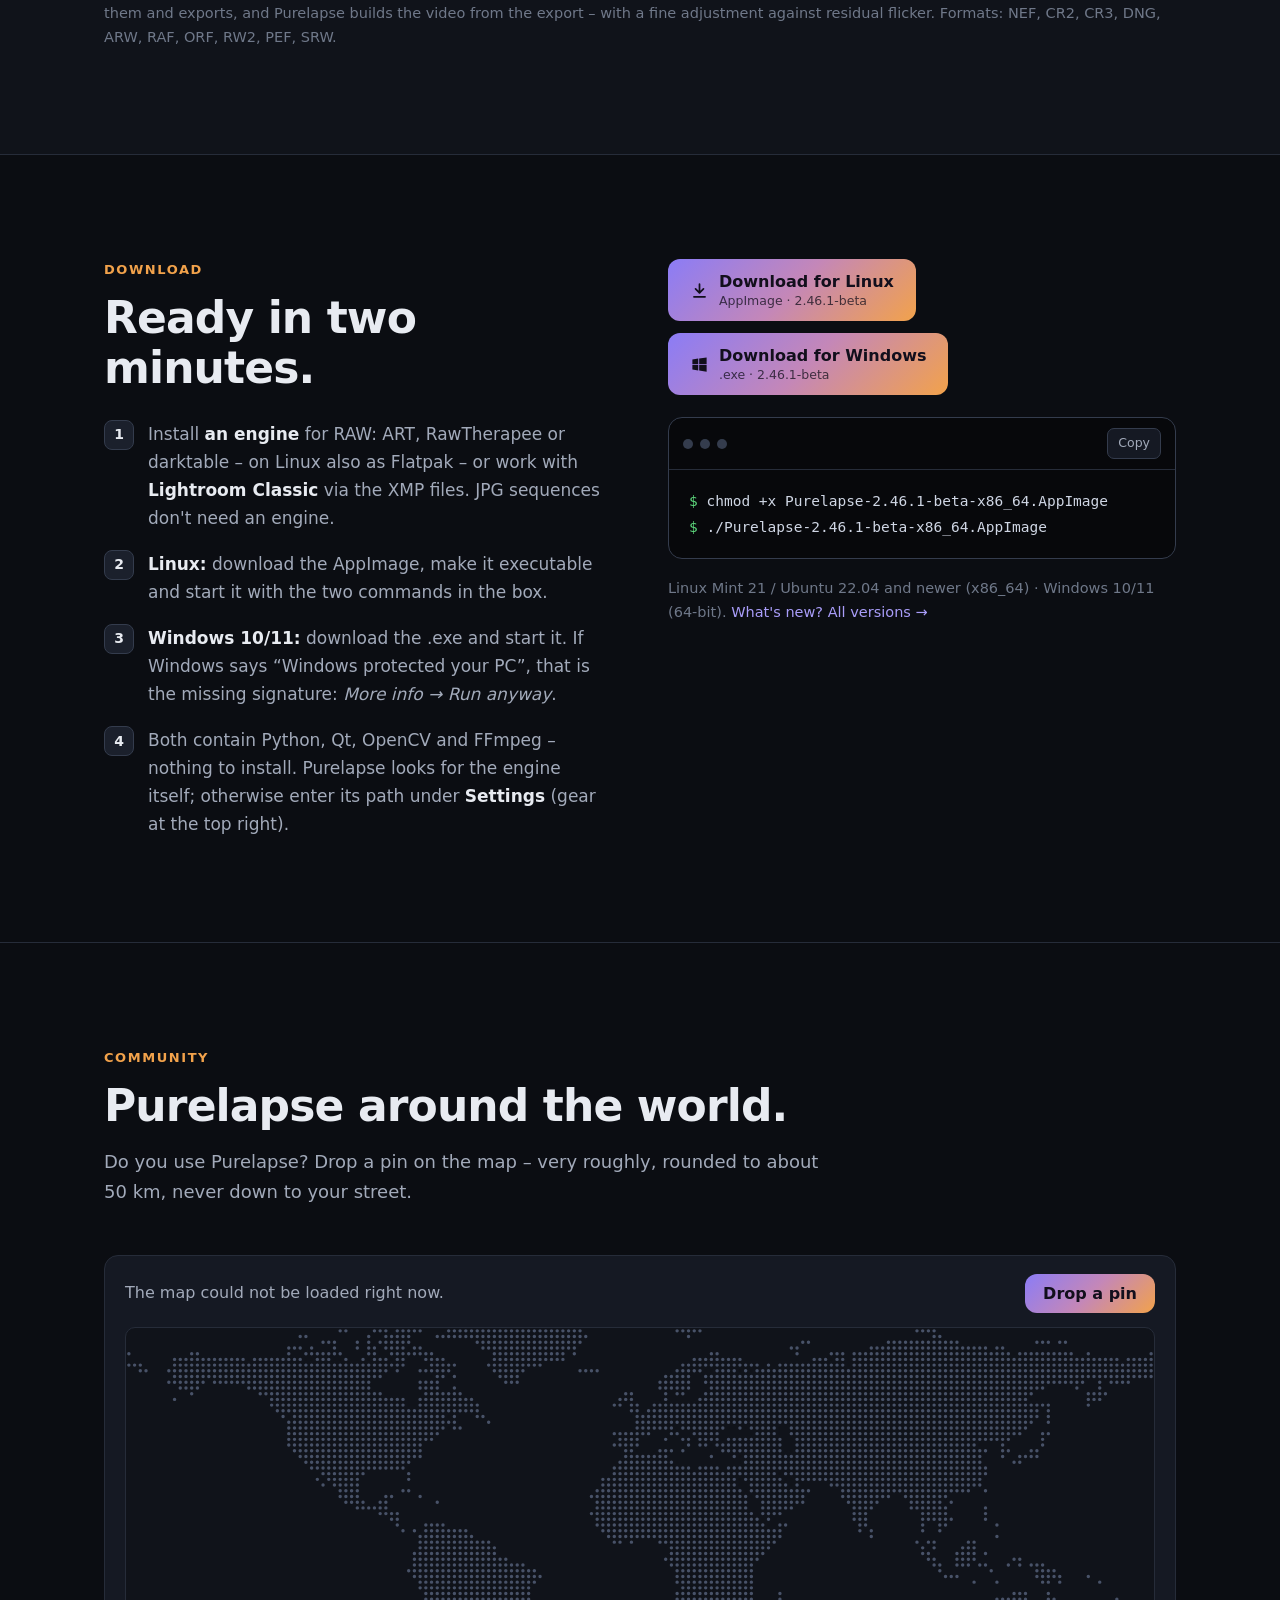
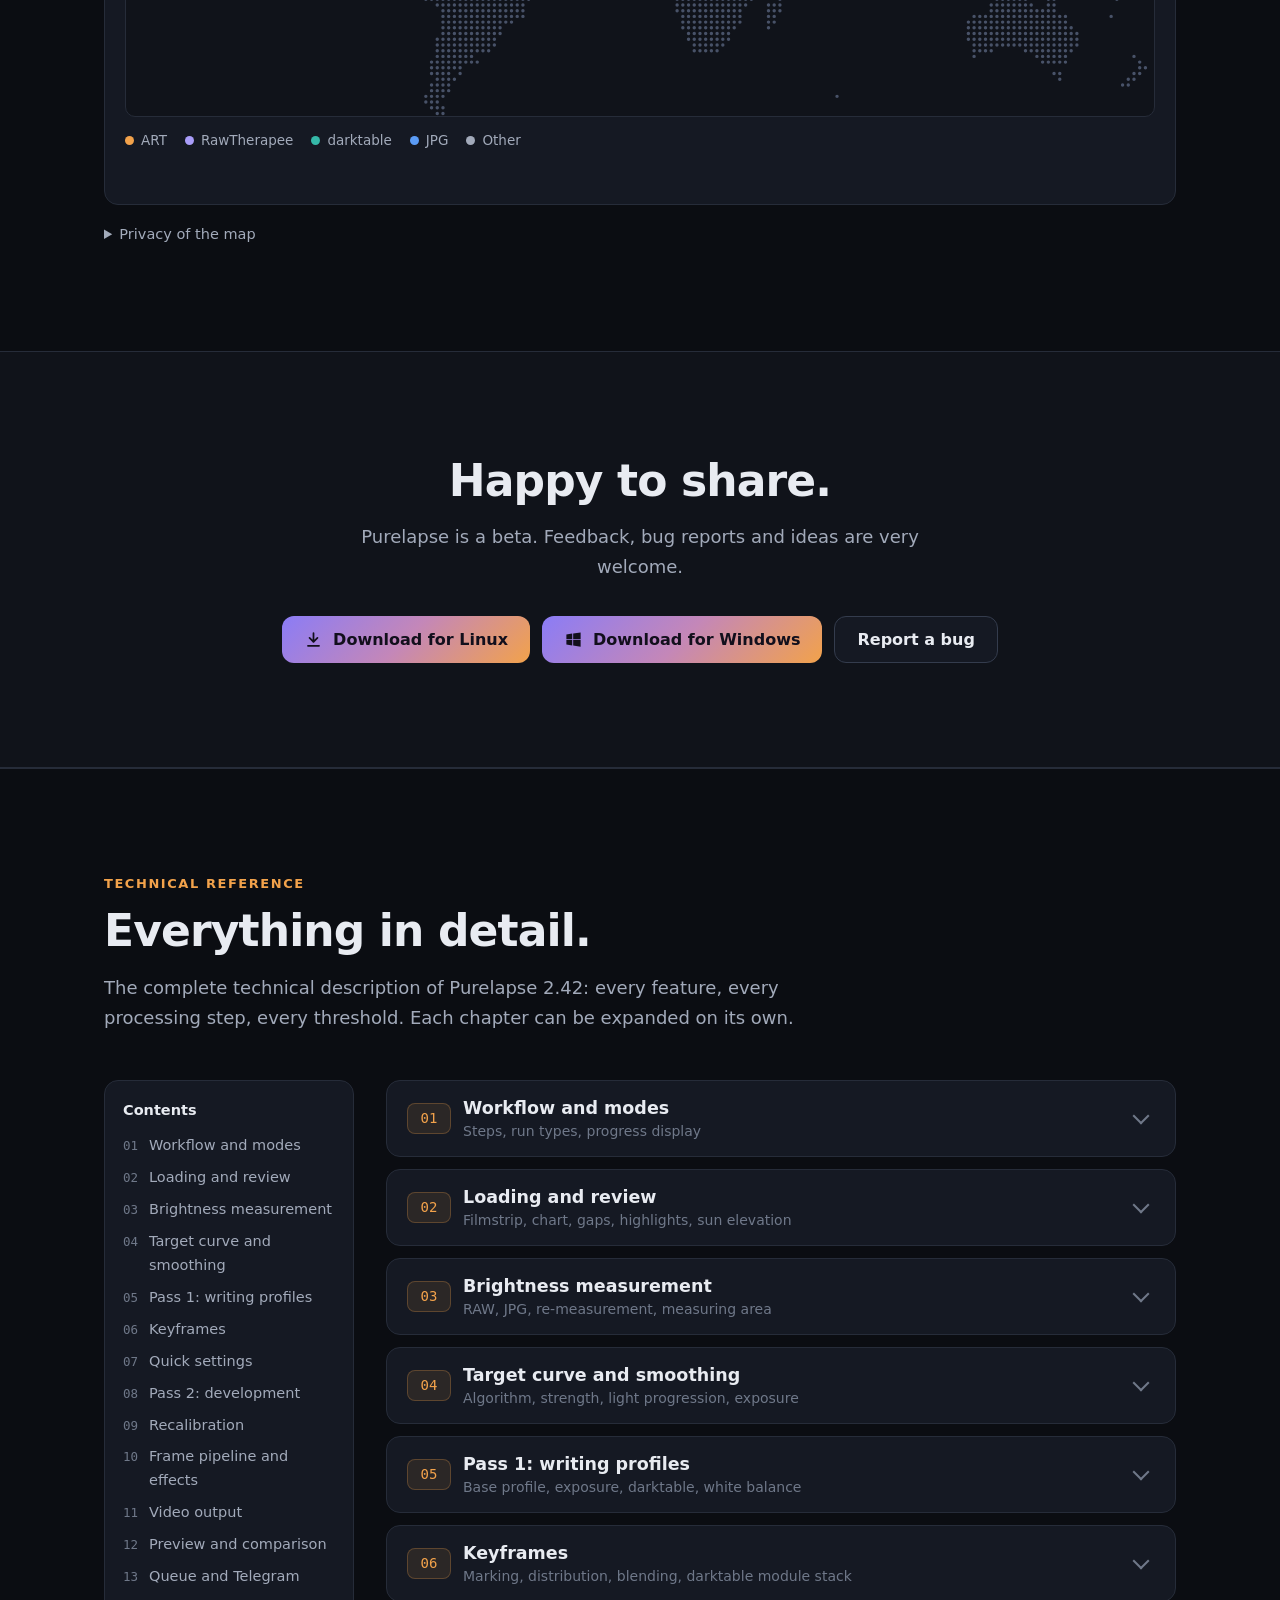
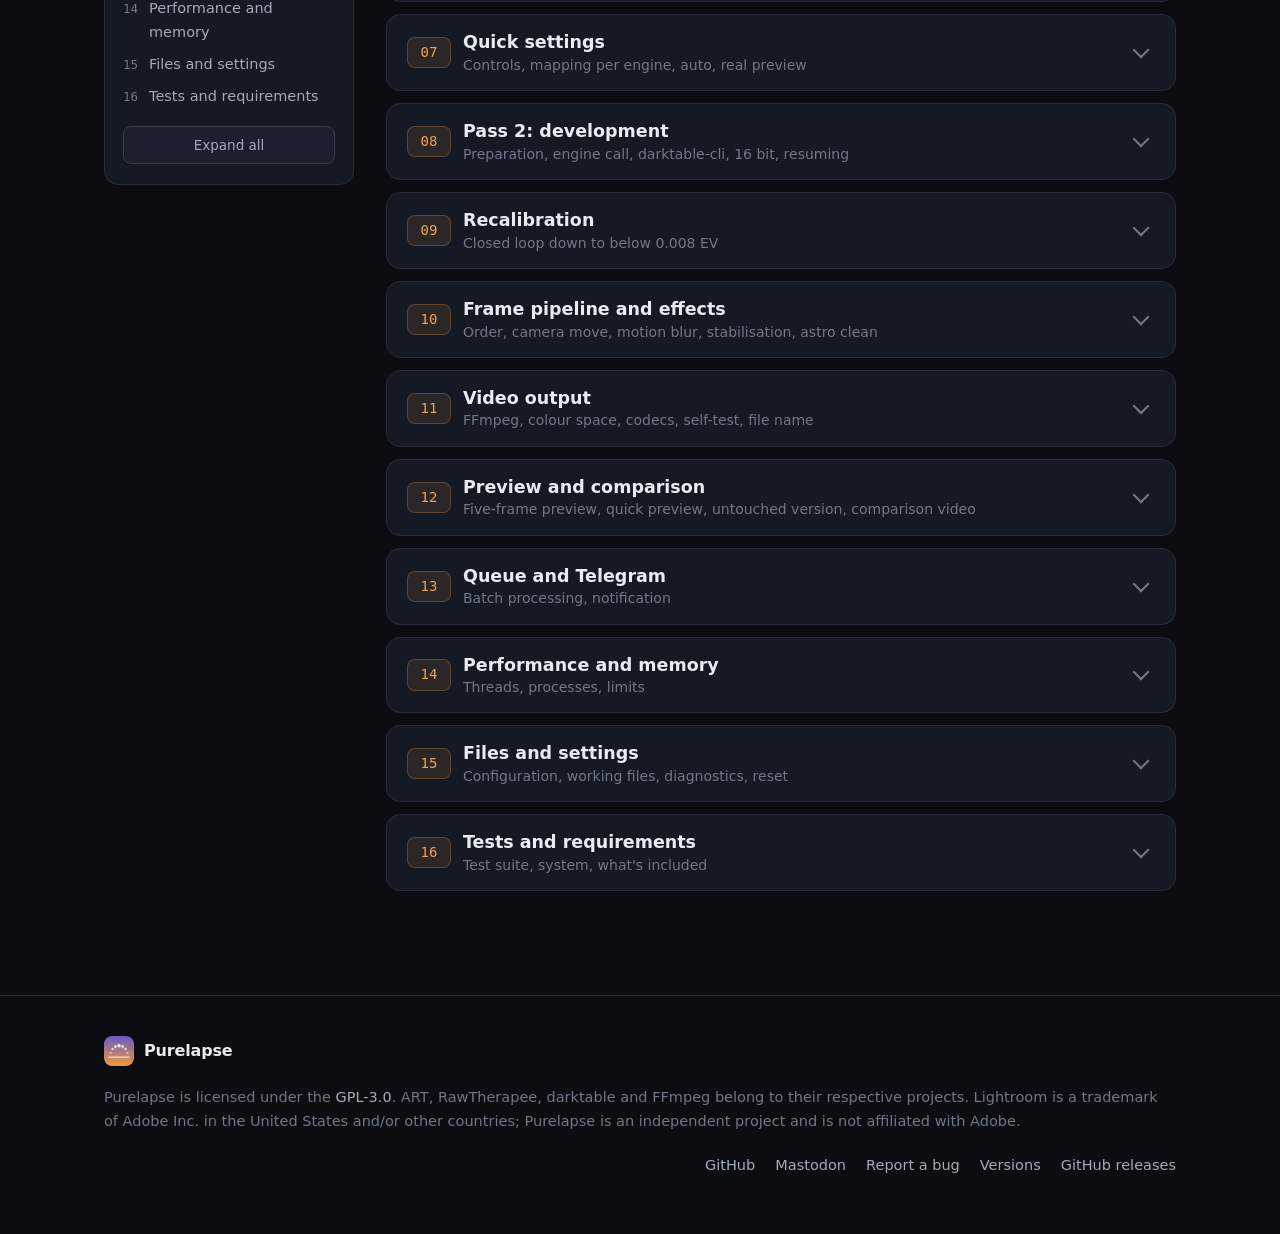
==== commit 9ca4d68a: "Purelapse 2.46.1-beta: neues Icon, 16-Bit-Schalter beim Video" ====
--- a/docs/en.html
+++ b/docs/en.html
@@ -32,7 +32,7 @@
  "applicationCategory": "MultimediaApplication",
  "applicationSubCategory": "Timelapse deflicker",
  "operatingSystem": "Linux, Windows 10, Windows 11",
- "softwareVersion": "2.46.0-beta",
+ "softwareVersion": "2.46.1-beta",
  "inLanguage": [
   "de",
   "en"
@@ -71,8 +71,8 @@
       <h1>Timelapses <span class="grad-text">without flicker.</span></h1>
       <p class="lead">Purelapse smooths the brightness of your RAW or JPG sequences, drives ART, RawTherapee, darktable or Lightroom Classic and renders a clean video – from sunsets to holy grail.</p>
       <div class="cta">
-        <a class="btn btn-primary" href="https://github.com/purelapse/purelapse/releases/download/v2.46.0-beta/Purelapse-2.46.0-beta-x86_64.AppImage"><svg viewBox="0 0 24 24" fill="none" stroke="currentColor" stroke-width="2.2" stroke-linecap="round" stroke-linejoin="round" aria-hidden="true"><path d="M12 4v11M7 10l5 5 5-5M5 20h14"/></svg><span>Download for Linux<small>AppImage · 2.46.0-beta</small></span></a>
-        <a class="btn btn-primary" href="https://github.com/purelapse/purelapse/releases/download/v2.46.0-beta/Purelapse-2.46.0-beta-windows-x64.exe"><svg viewBox="0 0 24 24" fill="currentColor" aria-hidden="true"><path d="M3 5.6 10.4 4.5v7.1H3zM11.6 4.3 21 3v8.6h-9.4zM3 12.6h7.4v7L3 18.4zM11.6 12.6H21V21l-9.4-1.3z"/></svg><span>Download for Windows<small>.exe · 2.46.0-beta</small></span></a>
+        <a class="btn btn-primary" href="https://github.com/purelapse/purelapse/releases/download/v2.46.1-beta/Purelapse-2.46.1-beta-x86_64.AppImage"><svg viewBox="0 0 24 24" fill="none" stroke="currentColor" stroke-width="2.2" stroke-linecap="round" stroke-linejoin="round" aria-hidden="true"><path d="M12 4v11M7 10l5 5 5-5M5 20h14"/></svg><span>Download for Linux<small>AppImage · 2.46.1-beta</small></span></a>
+        <a class="btn btn-primary" href="https://github.com/purelapse/purelapse/releases/download/v2.46.1-beta/Purelapse-2.46.1-beta-windows-x64.exe"><svg viewBox="0 0 24 24" fill="currentColor" aria-hidden="true"><path d="M3 5.6 10.4 4.5v7.1H3zM11.6 4.3 21 3v8.6h-9.4zM3 12.6h7.4v7L3 18.4zM11.6 12.6H21V21l-9.4-1.3z"/></svg><span>Download for Windows<small>.exe · 2.46.1-beta</small></span></a>
         <a class="btn" href="https://github.com/purelapse/purelapse"><svg viewBox="0 0 24 24" fill="currentColor" aria-hidden="true"><path d="M12 2a10 10 0 0 0-3.2 19.5c.5.1.7-.2.7-.5v-1.7c-2.8.6-3.4-1.3-3.4-1.3-.4-1.2-1.1-1.5-1.1-1.5-.9-.6.1-.6.1-.6 1 .1 1.5 1 1.5 1 .9 1.5 2.3 1.1 2.9.8.1-.6.3-1.1.6-1.3-2.2-.3-4.6-1.1-4.6-5 0-1.1.4-2 1-2.7-.1-.3-.4-1.3.1-2.7 0 0 .8-.3 2.8 1a9.6 9.6 0 0 1 5 0c1.9-1.3 2.8-1 2.8-1 .5 1.4.2 2.4.1 2.7.6.7 1 1.6 1 2.7 0 3.9-2.4 4.7-4.6 5 .4.3.7.9.7 1.9V21c0 .3.2.6.7.5A10 10 0 0 0 12 2z"/></svg><span>Source on GitHub</span></a>
       </div>
       <p class="meta"><span>Free</span><span>GPL-3.0</span><span>German &amp; English</span></p>
@@ -184,13 +184,13 @@
       </div>
       <div>
         <div class="cta" style="justify-content:flex-start;margin-top:0;margin-bottom:22px">
-          <a class="btn btn-primary" href="https://github.com/purelapse/purelapse/releases/download/v2.46.0-beta/Purelapse-2.46.0-beta-x86_64.AppImage"><svg viewBox="0 0 24 24" fill="none" stroke="currentColor" stroke-width="2.2" stroke-linecap="round" stroke-linejoin="round" aria-hidden="true"><path d="M12 4v11M7 10l5 5 5-5M5 20h14"/></svg><span>Download for Linux<small>AppImage · 2.46.0-beta</small></span></a>
-        <a class="btn btn-primary" href="https://github.com/purelapse/purelapse/releases/download/v2.46.0-beta/Purelapse-2.46.0-beta-windows-x64.exe"><svg viewBox="0 0 24 24" fill="currentColor" aria-hidden="true"><path d="M3 5.6 10.4 4.5v7.1H3zM11.6 4.3 21 3v8.6h-9.4zM3 12.6h7.4v7L3 18.4zM11.6 12.6H21V21l-9.4-1.3z"/></svg><span>Download for Windows<small>.exe · 2.46.0-beta</small></span></a>
+          <a class="btn btn-primary" href="https://github.com/purelapse/purelapse/releases/download/v2.46.1-beta/Purelapse-2.46.1-beta-x86_64.AppImage"><svg viewBox="0 0 24 24" fill="none" stroke="currentColor" stroke-width="2.2" stroke-linecap="round" stroke-linejoin="round" aria-hidden="true"><path d="M12 4v11M7 10l5 5 5-5M5 20h14"/></svg><span>Download for Linux<small>AppImage · 2.46.1-beta</small></span></a>
+        <a class="btn btn-primary" href="https://github.com/purelapse/purelapse/releases/download/v2.46.1-beta/Purelapse-2.46.1-beta-windows-x64.exe"><svg viewBox="0 0 24 24" fill="currentColor" aria-hidden="true"><path d="M3 5.6 10.4 4.5v7.1H3zM11.6 4.3 21 3v8.6h-9.4zM3 12.6h7.4v7L3 18.4zM11.6 12.6H21V21l-9.4-1.3z"/></svg><span>Download for Windows<small>.exe · 2.46.1-beta</small></span></a>
         </div>
         <div class="term">
-          <div class="term-bar"><i></i><i></i><i></i><button type="button" id="copy" data-text="chmod +x Purelapse-2.46.0-beta-x86_64.AppImage\n./Purelapse-2.46.0-beta-x86_64.AppImage" data-done="Copied">Copy</button></div>
-          <pre><span class="p">$</span> chmod +x Purelapse-2.46.0-beta-x86_64.AppImage
-<span class="p">$</span> ./Purelapse-2.46.0-beta-x86_64.AppImage</pre>
+          <div class="term-bar"><i></i><i></i><i></i><button type="button" id="copy" data-text="chmod +x Purelapse-2.46.1-beta-x86_64.AppImage\n./Purelapse-2.46.1-beta-x86_64.AppImage" data-done="Copied">Copy</button></div>
+          <pre><span class="p">$</span> chmod +x Purelapse-2.46.1-beta-x86_64.AppImage
+<span class="p">$</span> ./Purelapse-2.46.1-beta-x86_64.AppImage</pre>
         </div>
         <p class="req">Linux Mint 21 / Ubuntu 22.04 and newer (x86_64) · Windows 10/11 (64&#8209;bit). <a href="versions.html">What's new? All versions →</a></p>
       </div>
@@ -233,8 +233,8 @@
       <h2>Happy to share.</h2>
       <p>Purelapse is a beta. Feedback, bug reports and ideas are very welcome.</p>
       <div class="cta">
-        <a class="btn btn-primary" href="https://github.com/purelapse/purelapse/releases/download/v2.46.0-beta/Purelapse-2.46.0-beta-x86_64.AppImage"><svg viewBox="0 0 24 24" fill="none" stroke="currentColor" stroke-width="2.2" stroke-linecap="round" stroke-linejoin="round" aria-hidden="true"><path d="M12 4v11M7 10l5 5 5-5M5 20h14"/></svg><span>Download for Linux</span></a>
-        <a class="btn btn-primary" href="https://github.com/purelapse/purelapse/releases/download/v2.46.0-beta/Purelapse-2.46.0-beta-windows-x64.exe"><svg viewBox="0 0 24 24" fill="currentColor" aria-hidden="true"><path d="M3 5.6 10.4 4.5v7.1H3zM11.6 4.3 21 3v8.6h-9.4zM3 12.6h7.4v7L3 18.4zM11.6 12.6H21V21l-9.4-1.3z"/></svg><span>Download for Windows</span></a>
+        <a class="btn btn-primary" href="https://github.com/purelapse/purelapse/releases/download/v2.46.1-beta/Purelapse-2.46.1-beta-x86_64.AppImage"><svg viewBox="0 0 24 24" fill="none" stroke="currentColor" stroke-width="2.2" stroke-linecap="round" stroke-linejoin="round" aria-hidden="true"><path d="M12 4v11M7 10l5 5 5-5M5 20h14"/></svg><span>Download for Linux</span></a>
+        <a class="btn btn-primary" href="https://github.com/purelapse/purelapse/releases/download/v2.46.1-beta/Purelapse-2.46.1-beta-windows-x64.exe"><svg viewBox="0 0 24 24" fill="currentColor" aria-hidden="true"><path d="M3 5.6 10.4 4.5v7.1H3zM11.6 4.3 21 3v8.6h-9.4zM3 12.6h7.4v7L3 18.4zM11.6 12.6H21V21l-9.4-1.3z"/></svg><span>Download for Windows</span></a>
         <a class="btn" href="https://github.com/purelapse/purelapse/issues">Report a bug</a>
       </div>
     </div>
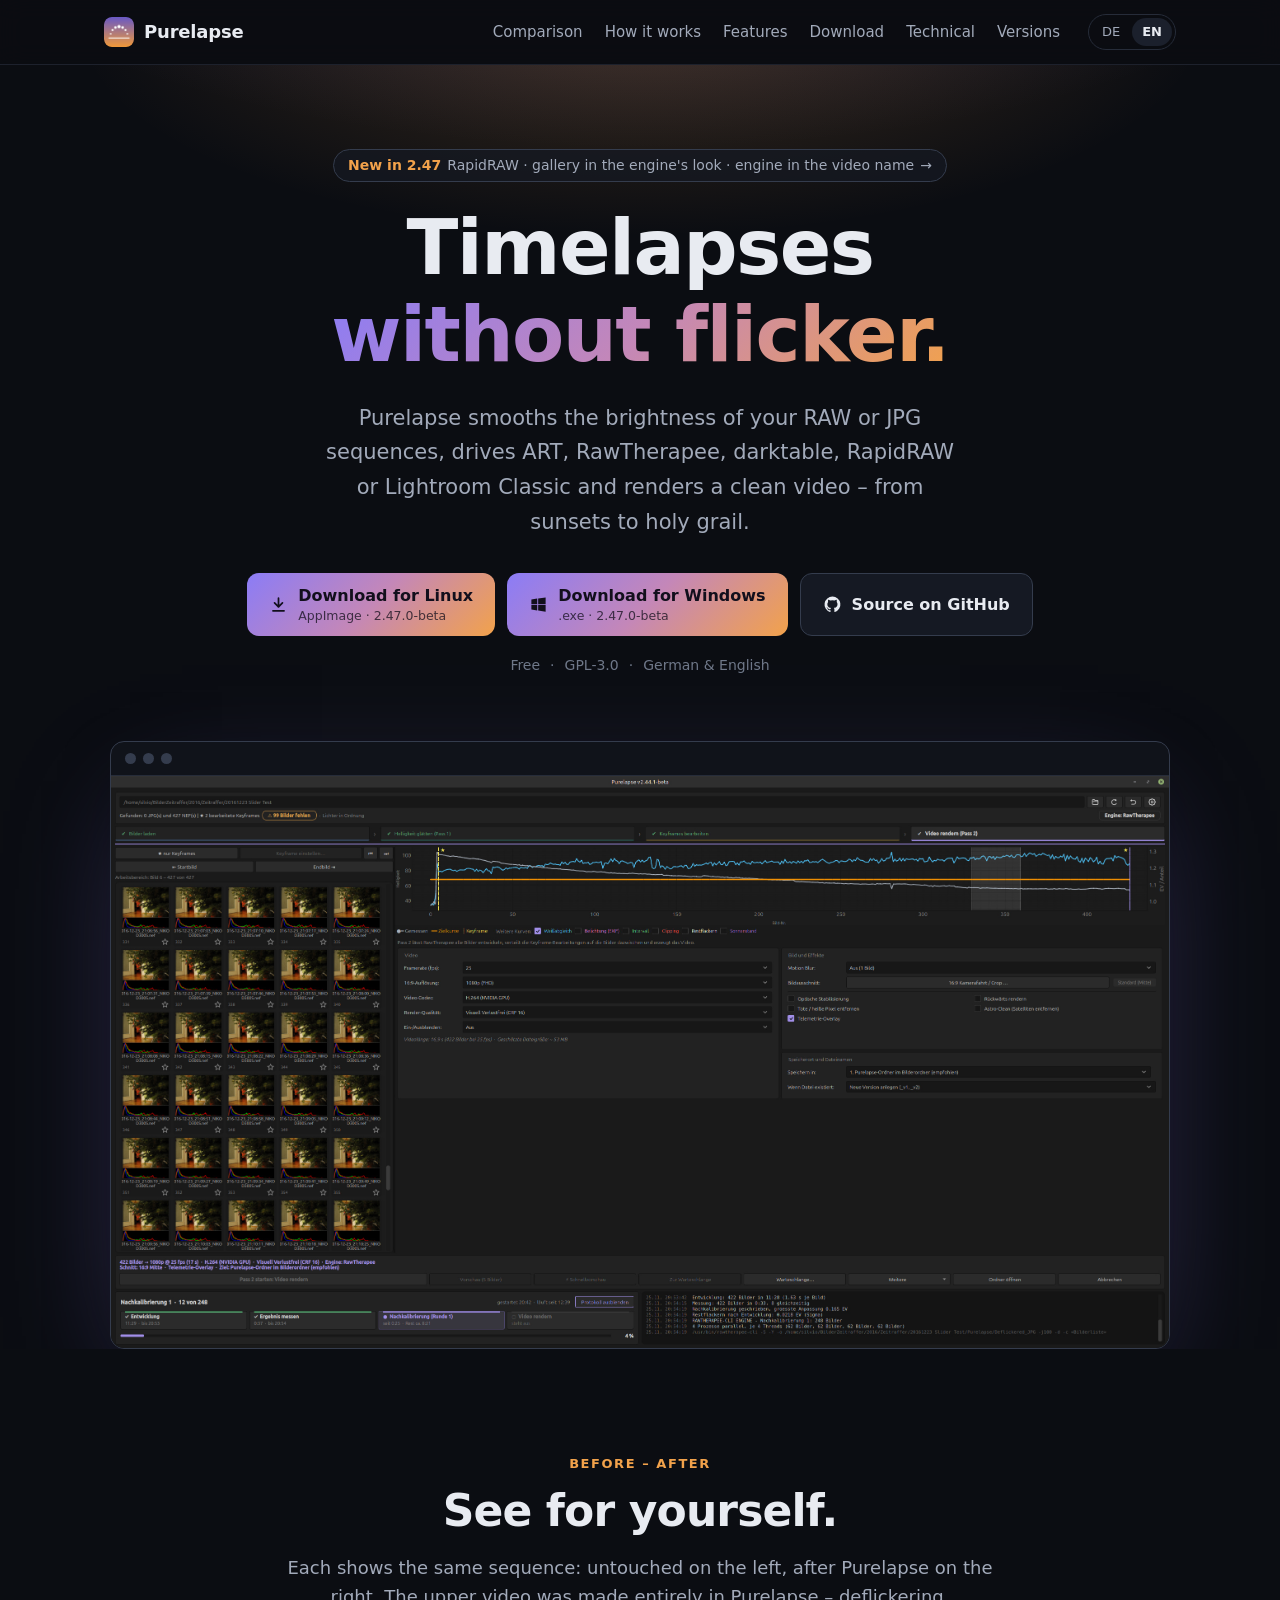
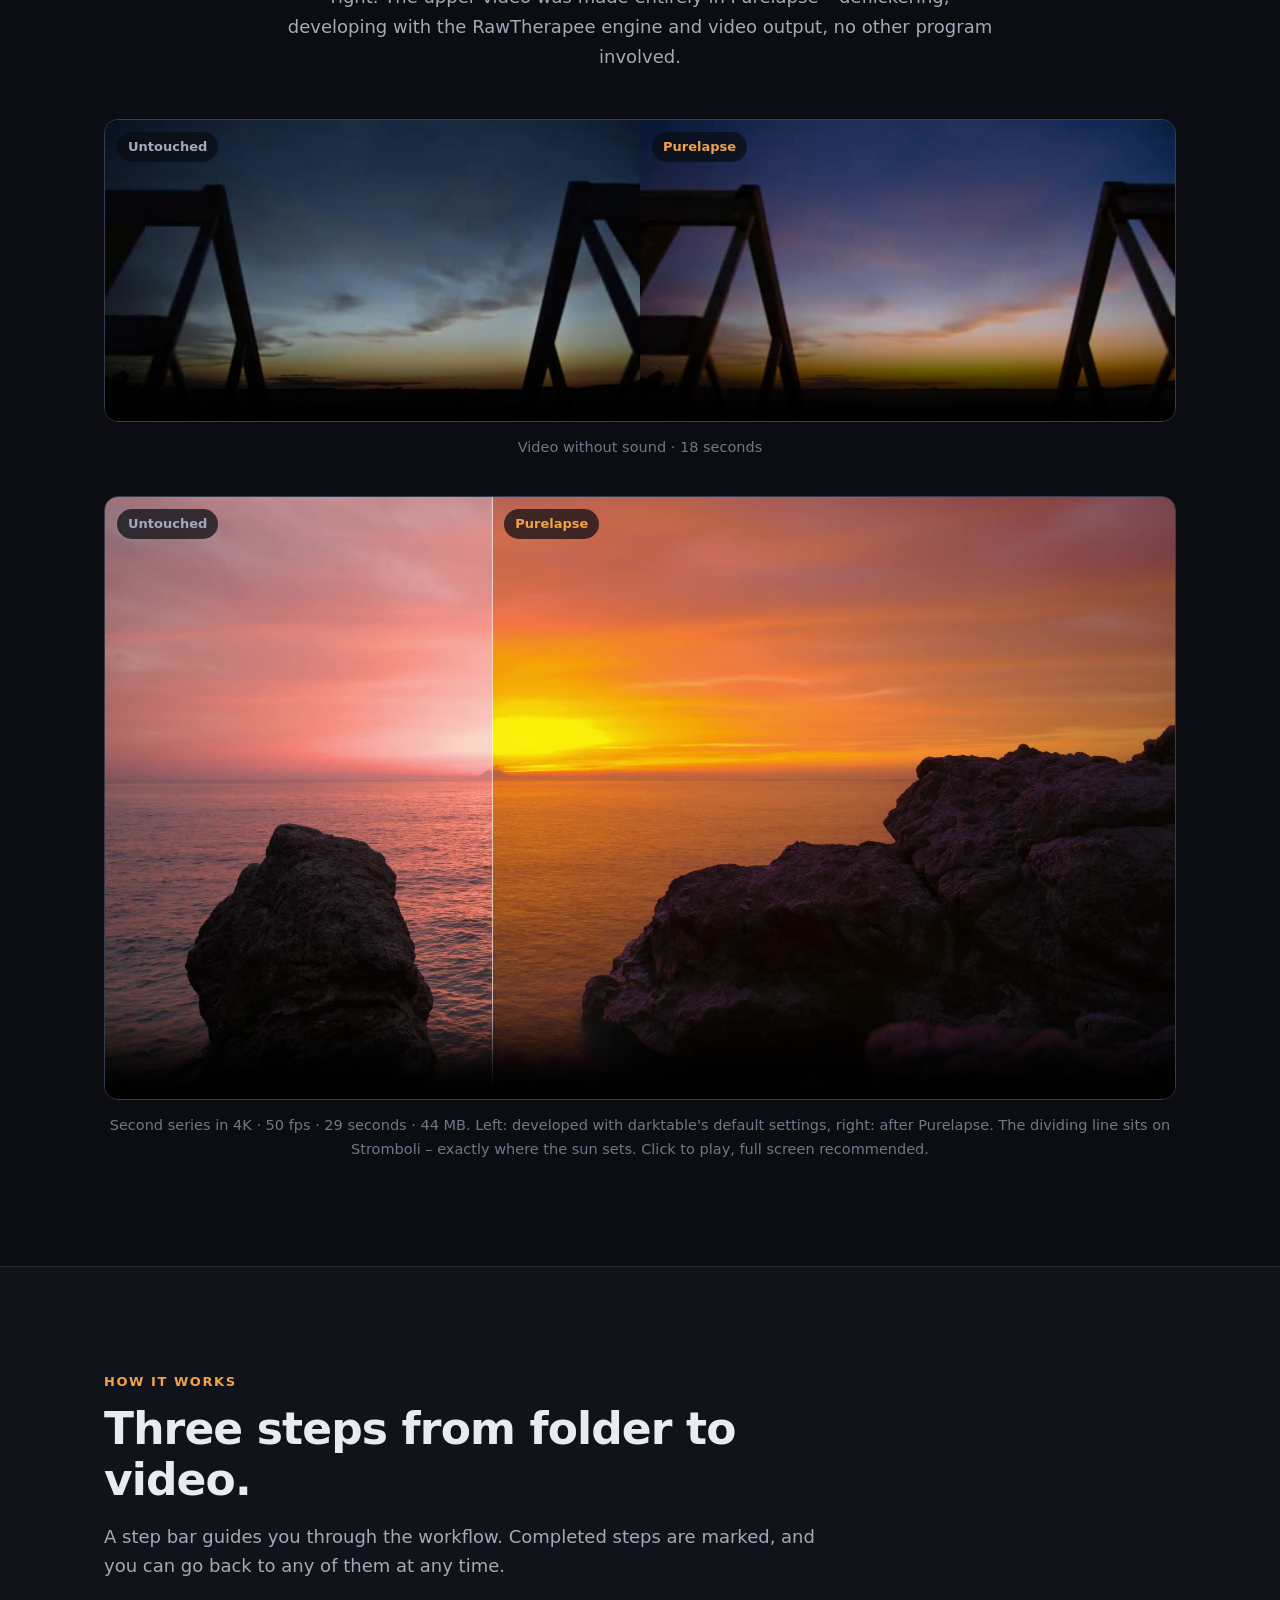
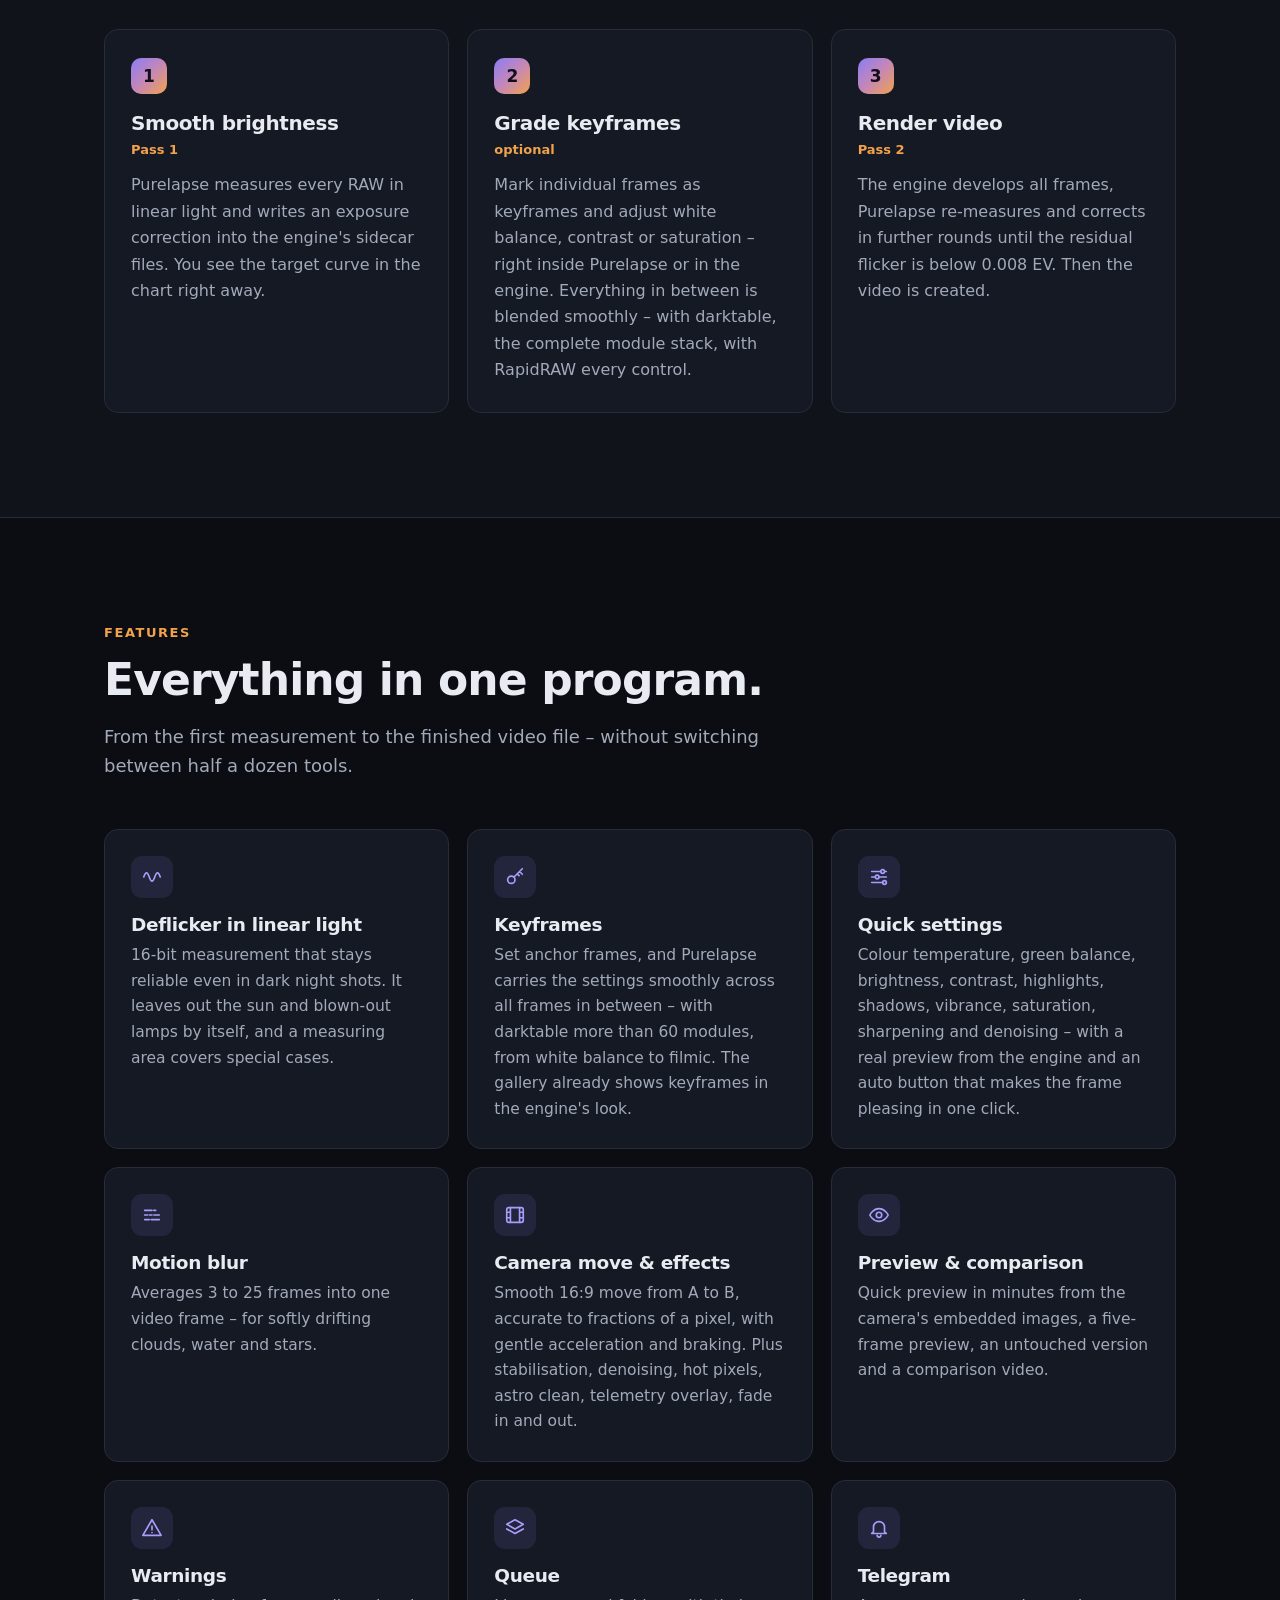
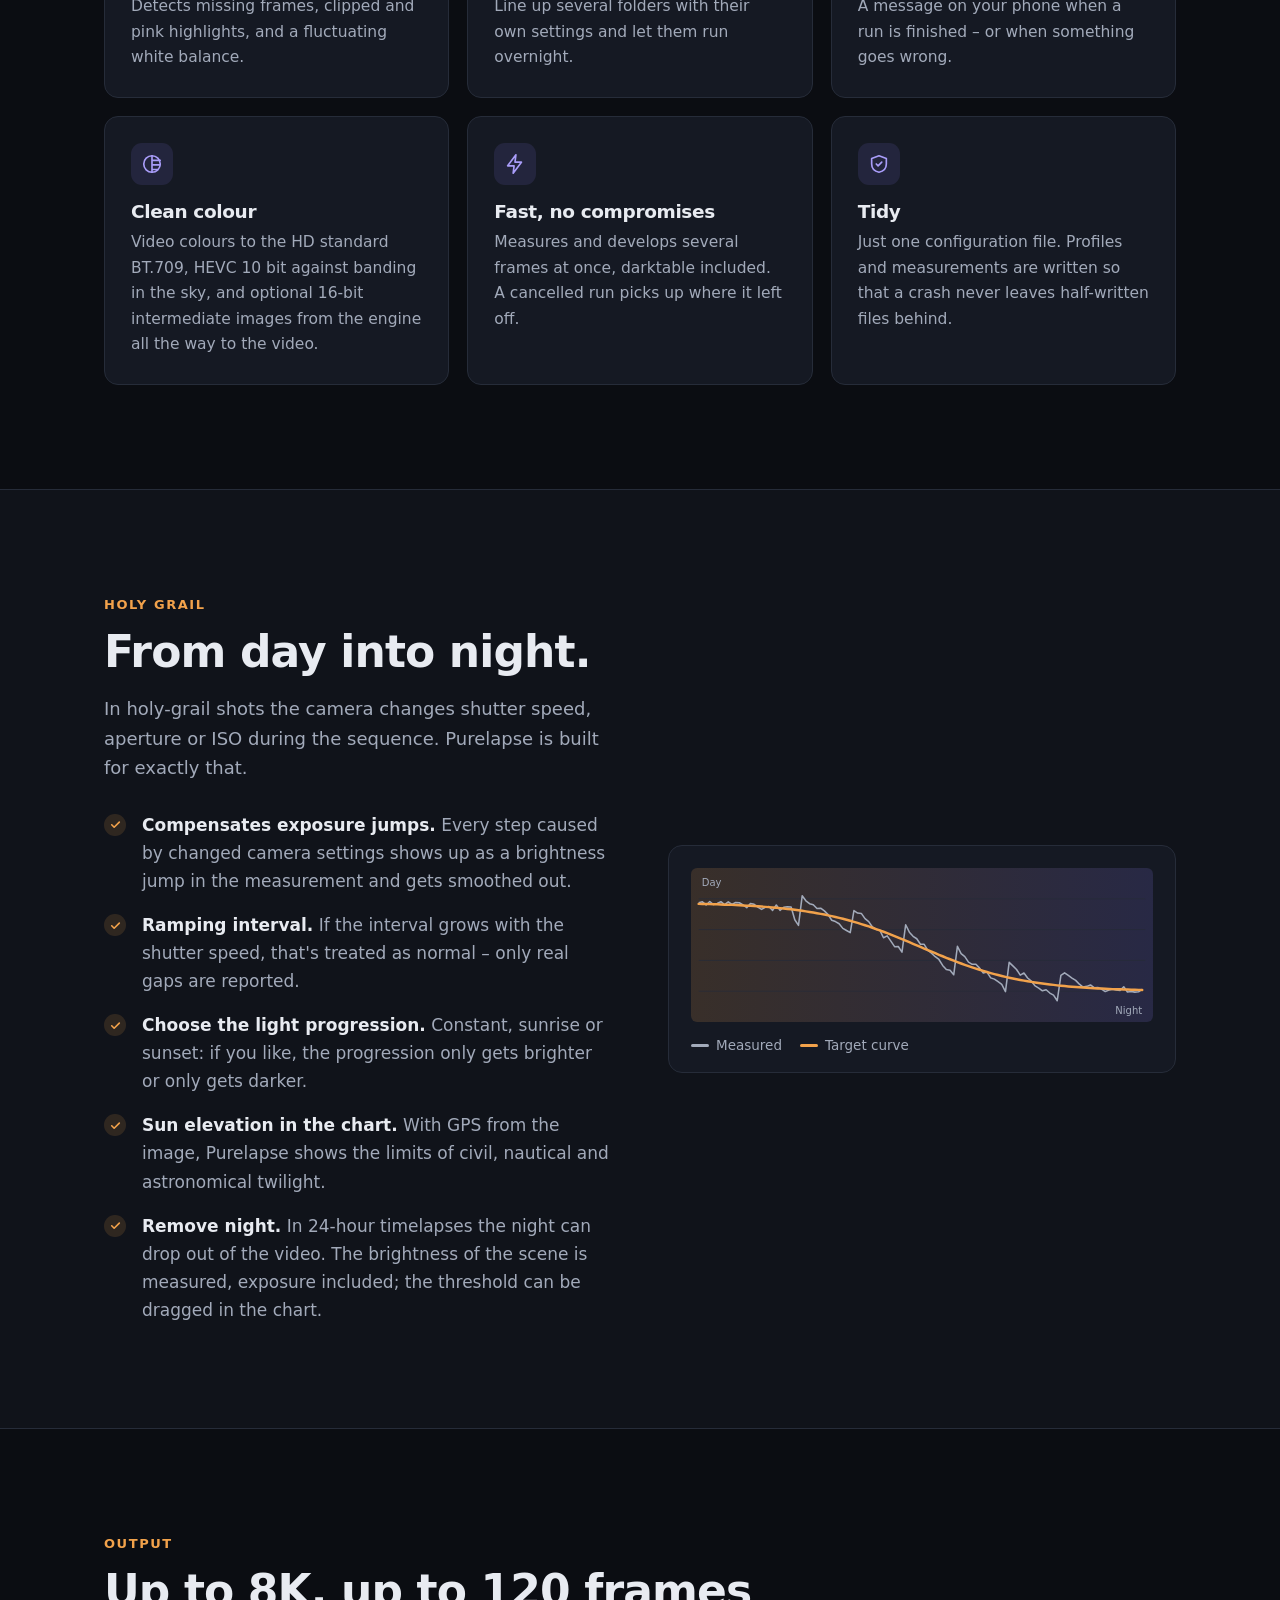
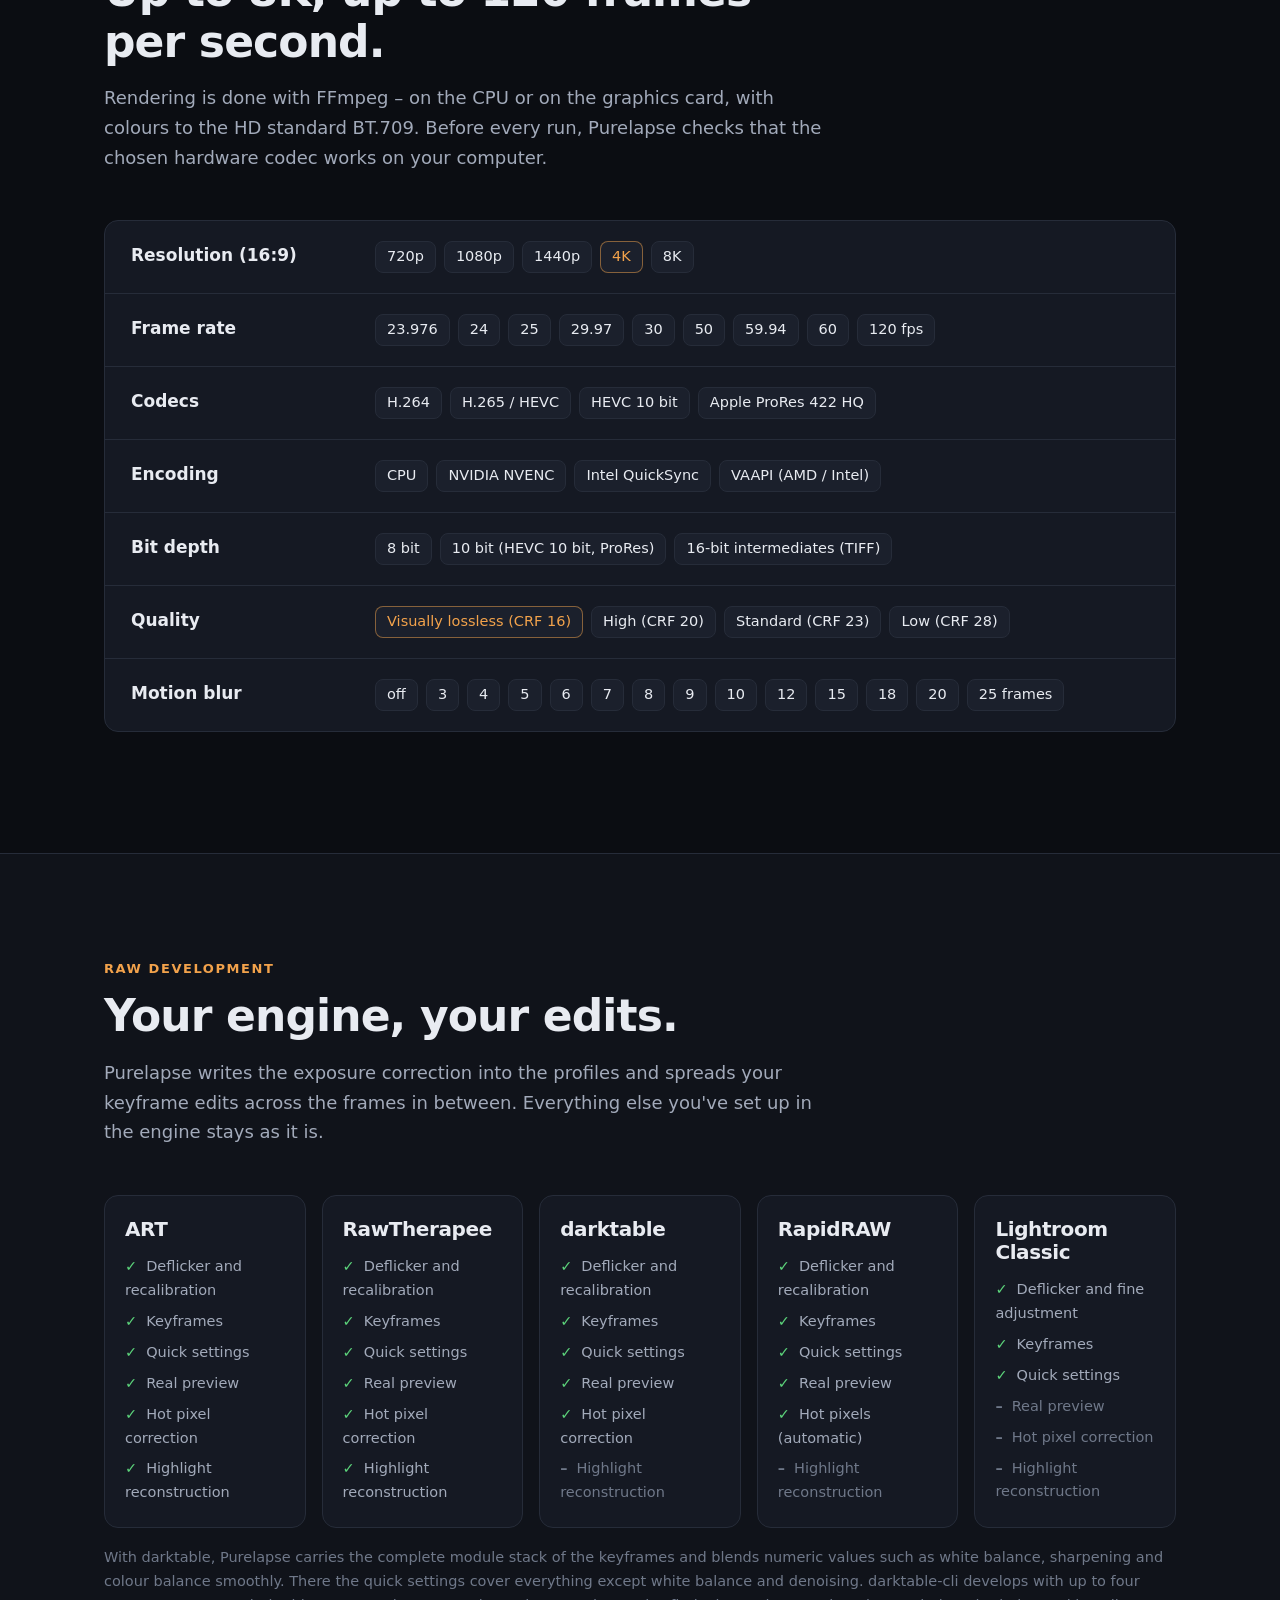
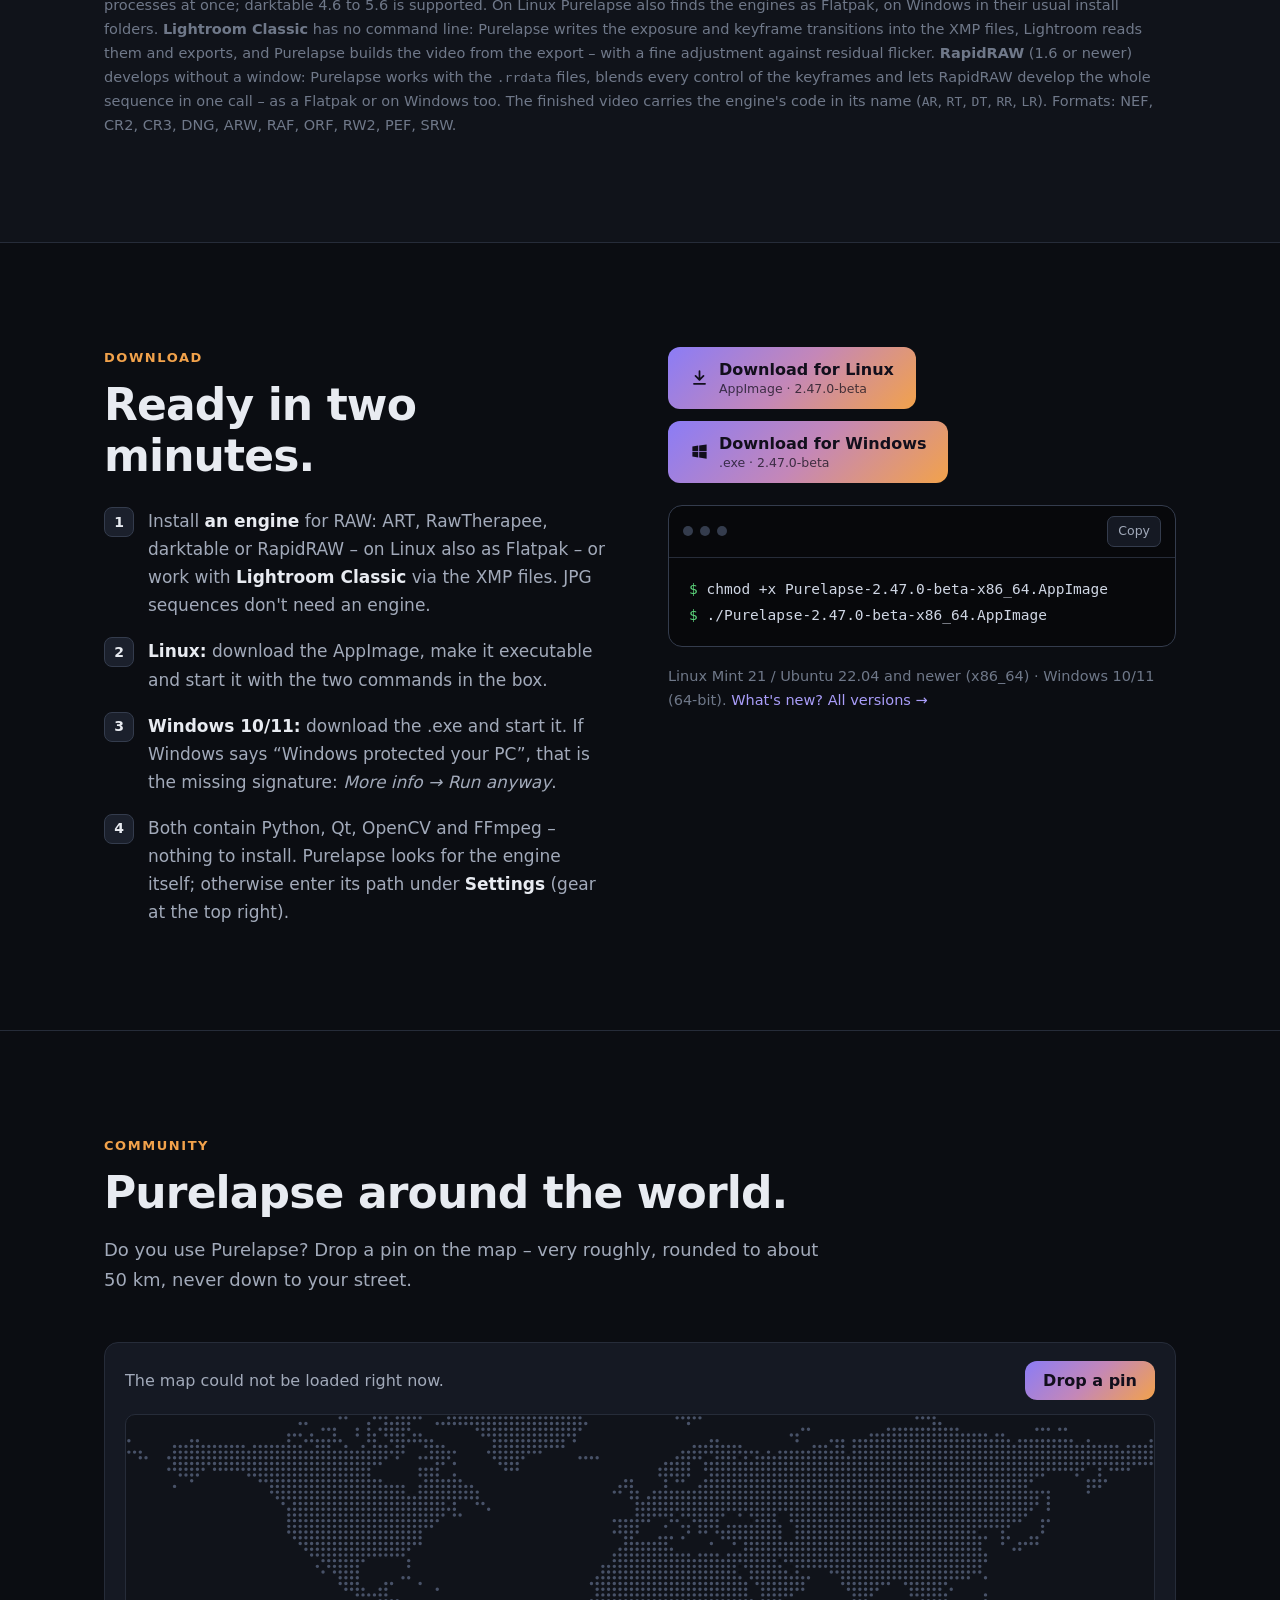
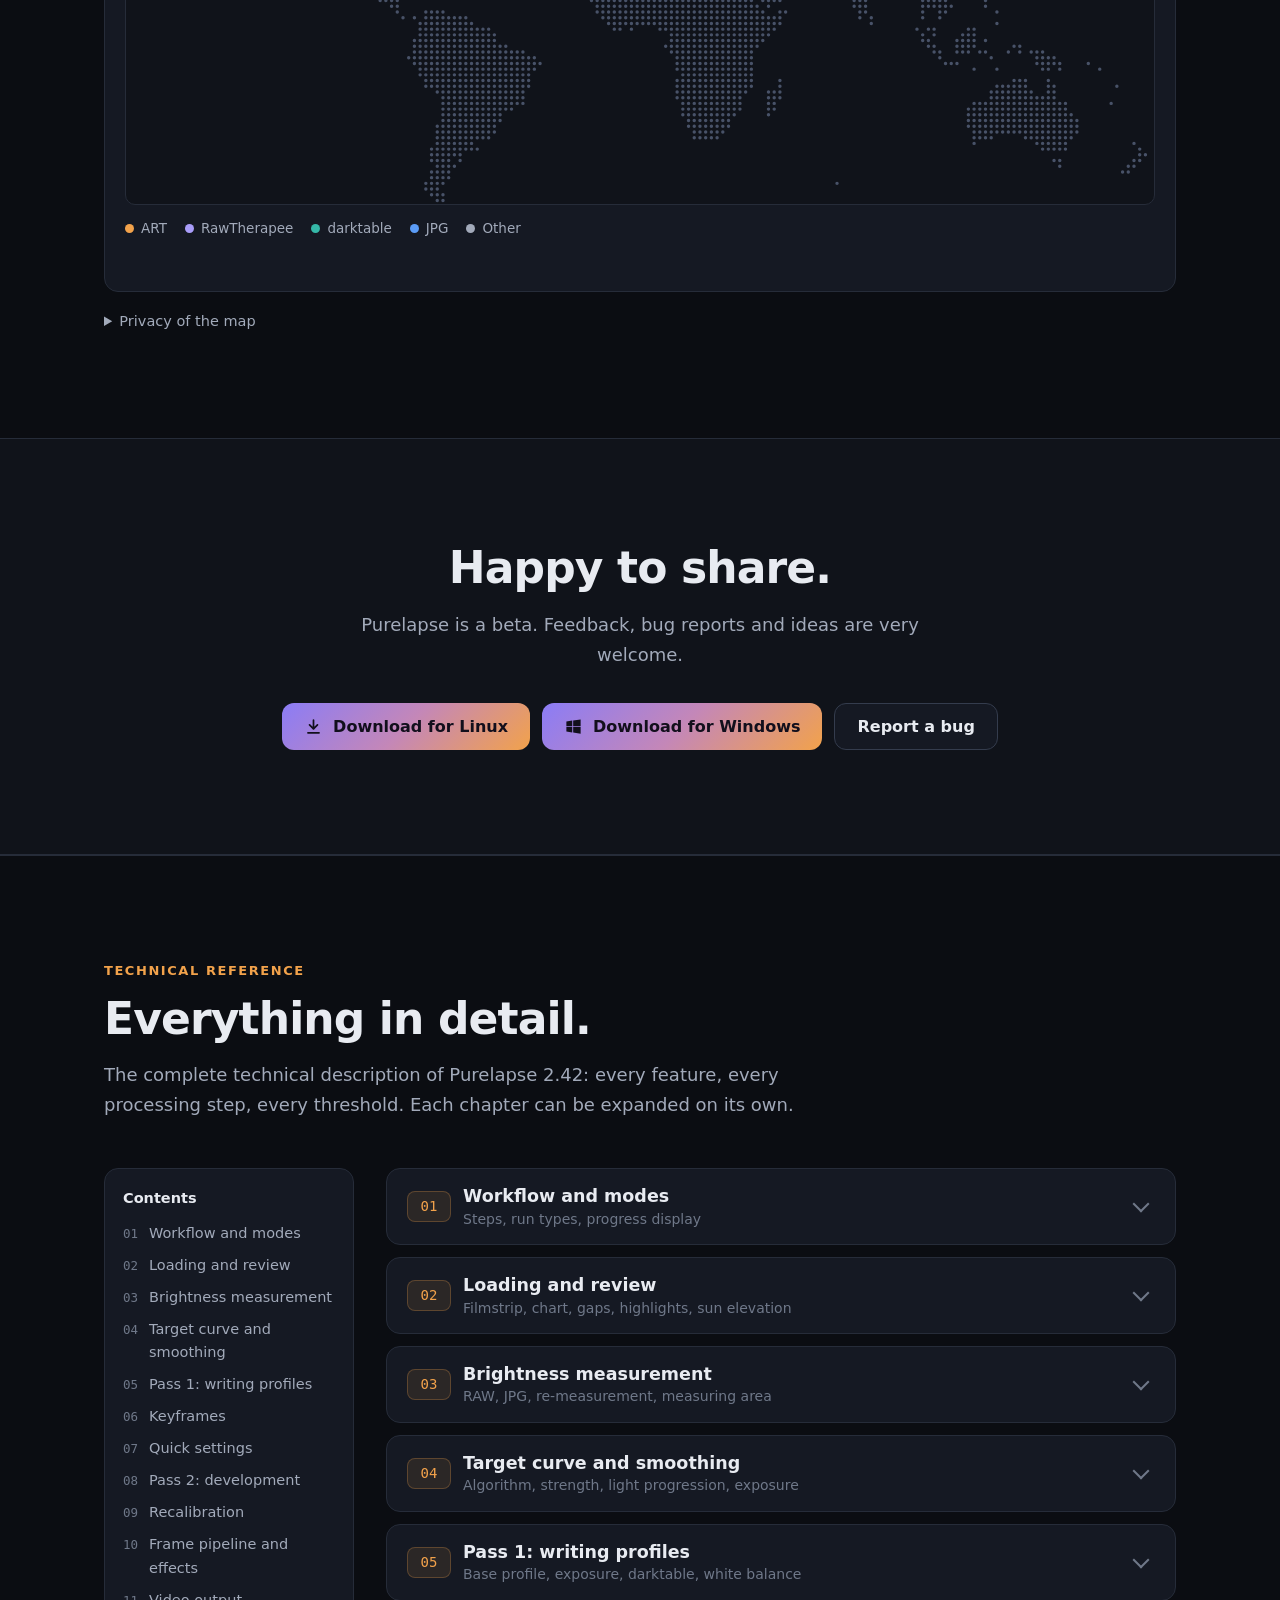
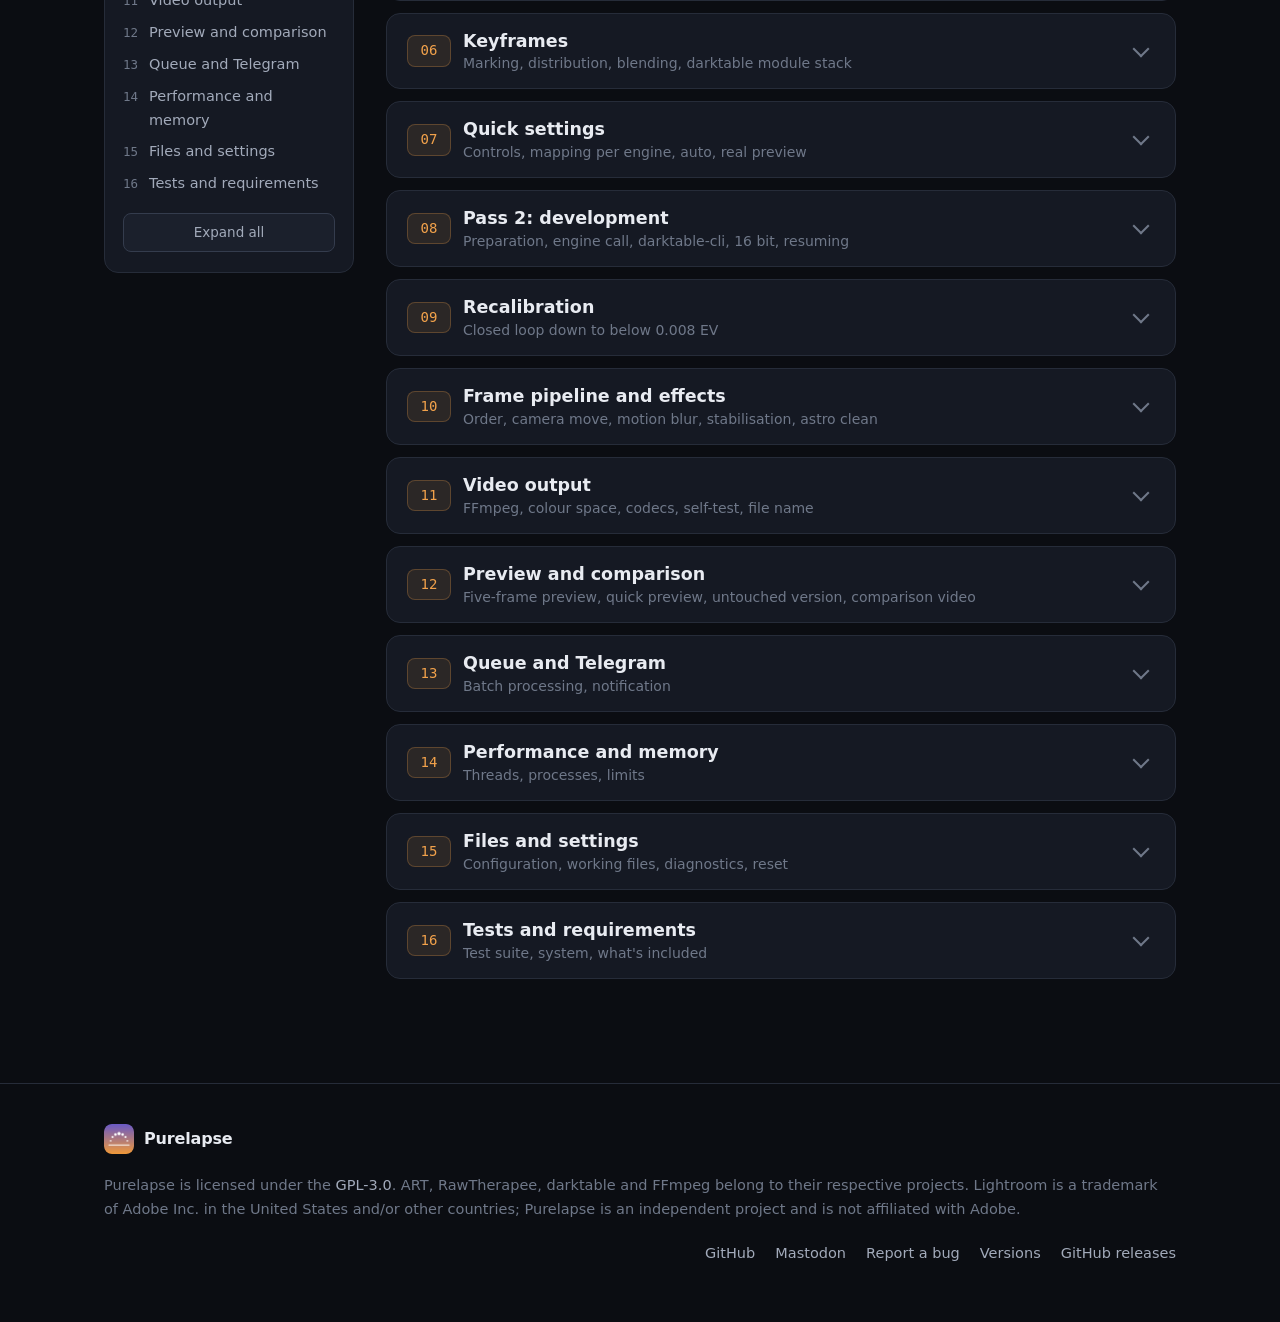
==== commit 607f80a8: "Version 2.47.0-beta: RapidRAW als fünfte Engine, Bildleiste im Look der Engine, Engine-Kürzel im Vid" ====
--- a/docs/en.html
+++ b/docs/en.html
@@ -4,7 +4,7 @@
 <meta charset="utf-8">
 <meta name="viewport" content="width=device-width, initial-scale=1">
 <title>Purelapse – flicker-free timelapses for Linux and Windows</title>
-<meta name="description" content="Purelapse deflickers timelapses from RAW or JPG sequences, drives ART, RawTherapee, darktable and Lightroom Classic, blends keyframes smoothly and renders the video in up to 8K. Free and open source for Linux and Windows.">
+<meta name="description" content="Purelapse deflickers timelapses from RAW or JPG sequences, drives ART, RawTherapee, darktable, RapidRAW and Lightroom Classic, blends keyframes smoothly and renders the video in up to 8K. Free and open source for Linux and Windows.">
 <link rel="me" href="https://mastodon.social/@purelapse">
 <link rel="canonical" href="https://purelapse.org/en.html">
 <link rel="alternate" hreflang="de" href="https://purelapse.org/">
@@ -12,7 +12,7 @@
 <link rel="alternate" hreflang="x-default" href="https://purelapse.org/en.html">
 <meta property="og:type" content="website">
 <meta property="og:title" content="Purelapse – flicker-free timelapses for Linux and Windows">
-<meta property="og:description" content="Purelapse deflickers timelapses from RAW or JPG sequences, drives ART, RawTherapee, darktable and Lightroom Classic, blends keyframes smoothly and renders the video in up to 8K. Free and open source for Linux and Windows.">
+<meta property="og:description" content="Purelapse deflickers timelapses from RAW or JPG sequences, drives ART, RawTherapee, darktable, RapidRAW and Lightroom Classic, blends keyframes smoothly and renders the video in up to 8K. Free and open source for Linux and Windows.">
 <meta property="og:url" content="https://purelapse.org/en.html">
 <meta property="og:image" content="https://purelapse.org/assets/og-image.jpg">
 <meta property="og:locale" content="en_US">
@@ -20,7 +20,7 @@
 <meta name="theme-color" content="#0b0d12">
 <link rel="icon" type="image/png" href="assets/favicon.png">
 <link rel="apple-touch-icon" href="assets/icon.png">
-<link rel="stylesheet" href="assets/style.css?v=8">
+<link rel="stylesheet" href="assets/style.css?v=9">
 
 <script type="application/ld+json">
 {
@@ -28,11 +28,11 @@
  "@type": "SoftwareApplication",
  "name": "Purelapse",
  "url": "https://purelapse.org/en.html",
- "description": "Purelapse deflickers timelapses from RAW or JPG sequences, drives ART, RawTherapee, darktable and Lightroom Classic, blends keyframes smoothly and renders the video in up to 8K. Free and open source for Linux and Windows.",
+ "description": "Purelapse deflickers timelapses from RAW or JPG sequences, drives ART, RawTherapee, darktable, RapidRAW and Lightroom Classic, blends keyframes smoothly and renders the video in up to 8K. Free and open source for Linux and Windows.",
  "applicationCategory": "MultimediaApplication",
  "applicationSubCategory": "Timelapse deflicker",
  "operatingSystem": "Linux, Windows 10, Windows 11",
- "softwareVersion": "2.46.1-beta",
+ "softwareVersion": "2.47.0-beta",
  "inLanguage": [
   "de",
   "en"
@@ -67,12 +67,12 @@
 <main id="main">
   <section class="hero">
     <div class="wrap">
-      <a class="pill" href="versions.html#v2-46-0"><b>New in 2.46</b><span>Windows · Lightroom Classic · Flatpak · darktable 5</span><span aria-hidden="true">→</span></a>
+      <a class="pill" href="versions.html#v2-47-0"><b>New in 2.47</b><span>RapidRAW · gallery in the engine's look · engine in the video name</span><span aria-hidden="true">→</span></a>
       <h1>Timelapses <span class="grad-text">without flicker.</span></h1>
-      <p class="lead">Purelapse smooths the brightness of your RAW or JPG sequences, drives ART, RawTherapee, darktable or Lightroom Classic and renders a clean video – from sunsets to holy grail.</p>
+      <p class="lead">Purelapse smooths the brightness of your RAW or JPG sequences, drives ART, RawTherapee, darktable, RapidRAW or Lightroom Classic and renders a clean video – from sunsets to holy grail.</p>
       <div class="cta">
-        <a class="btn btn-primary" href="https://github.com/purelapse/purelapse/releases/download/v2.46.1-beta/Purelapse-2.46.1-beta-x86_64.AppImage"><svg viewBox="0 0 24 24" fill="none" stroke="currentColor" stroke-width="2.2" stroke-linecap="round" stroke-linejoin="round" aria-hidden="true"><path d="M12 4v11M7 10l5 5 5-5M5 20h14"/></svg><span>Download for Linux<small>AppImage · 2.46.1-beta</small></span></a>
-        <a class="btn btn-primary" href="https://github.com/purelapse/purelapse/releases/download/v2.46.1-beta/Purelapse-2.46.1-beta-windows-x64.exe"><svg viewBox="0 0 24 24" fill="currentColor" aria-hidden="true"><path d="M3 5.6 10.4 4.5v7.1H3zM11.6 4.3 21 3v8.6h-9.4zM3 12.6h7.4v7L3 18.4zM11.6 12.6H21V21l-9.4-1.3z"/></svg><span>Download for Windows<small>.exe · 2.46.1-beta</small></span></a>
+        <a class="btn btn-primary" href="https://github.com/purelapse/purelapse/releases/download/v2.47.0-beta/Purelapse-2.47.0-beta-x86_64.AppImage"><svg viewBox="0 0 24 24" fill="none" stroke="currentColor" stroke-width="2.2" stroke-linecap="round" stroke-linejoin="round" aria-hidden="true"><path d="M12 4v11M7 10l5 5 5-5M5 20h14"/></svg><span>Download for Linux<small>AppImage · 2.47.0-beta</small></span></a>
+        <a class="btn btn-primary" href="https://github.com/purelapse/purelapse/releases/download/v2.47.0-beta/Purelapse-2.47.0-beta-windows-x64.exe"><svg viewBox="0 0 24 24" fill="currentColor" aria-hidden="true"><path d="M3 5.6 10.4 4.5v7.1H3zM11.6 4.3 21 3v8.6h-9.4zM3 12.6h7.4v7L3 18.4zM11.6 12.6H21V21l-9.4-1.3z"/></svg><span>Download for Windows<small>.exe · 2.47.0-beta</small></span></a>
         <a class="btn" href="https://github.com/purelapse/purelapse"><svg viewBox="0 0 24 24" fill="currentColor" aria-hidden="true"><path d="M12 2a10 10 0 0 0-3.2 19.5c.5.1.7-.2.7-.5v-1.7c-2.8.6-3.4-1.3-3.4-1.3-.4-1.2-1.1-1.5-1.1-1.5-.9-.6.1-.6.1-.6 1 .1 1.5 1 1.5 1 .9 1.5 2.3 1.1 2.9.8.1-.6.3-1.1.6-1.3-2.2-.3-4.6-1.1-4.6-5 0-1.1.4-2 1-2.7-.1-.3-.4-1.3.1-2.7 0 0 .8-.3 2.8 1a9.6 9.6 0 0 1 5 0c1.9-1.3 2.8-1 2.8-1 .5 1.4.2 2.4.1 2.7.6.7 1 1.6 1 2.7 0 3.9-2.4 4.7-4.6 5 .4.3.7.9.7 1.9V21c0 .3.2.6.7.5A10 10 0 0 0 12 2z"/></svg><span>Source on GitHub</span></a>
       </div>
       <p class="meta"><span>Free</span><span>GPL-3.0</span><span>German &amp; English</span></p>
@@ -110,7 +110,7 @@
         <h2>Three steps from folder to video.</h2>
         <p>A step bar guides you through the workflow. Completed steps are marked, and you can go back to any of them at any time.</p>
       </div>
-      <div class="steps"><div class="step"><h3>Smooth brightness</h3><div class="tagline">Pass 1</div><p>Purelapse measures every RAW in linear light and writes an exposure correction into the engine's sidecar files. You see the target curve in the chart right away.</p></div><div class="step"><h3>Grade keyframes</h3><div class="tagline">optional</div><p>Mark individual frames as keyframes and adjust white balance, contrast or saturation – right inside Purelapse or in the engine. Everything in between is blended smoothly – with darktable, the complete module stack.</p></div><div class="step"><h3>Render video</h3><div class="tagline">Pass 2</div><p>The engine develops all frames, Purelapse re-measures and corrects in further rounds until the residual flicker is below 0.008 EV. Then the video is created.</p></div></div>
+      <div class="steps"><div class="step"><h3>Smooth brightness</h3><div class="tagline">Pass 1</div><p>Purelapse measures every RAW in linear light and writes an exposure correction into the engine's sidecar files. You see the target curve in the chart right away.</p></div><div class="step"><h3>Grade keyframes</h3><div class="tagline">optional</div><p>Mark individual frames as keyframes and adjust white balance, contrast or saturation – right inside Purelapse or in the engine. Everything in between is blended smoothly – with darktable, the complete module stack, with RapidRAW every control.</p></div><div class="step"><h3>Render video</h3><div class="tagline">Pass 2</div><p>The engine develops all frames, Purelapse re-measures and corrects in further rounds until the residual flicker is below 0.008 EV. Then the video is created.</p></div></div>
     </div>
   </section>
 
@@ -121,7 +121,7 @@
         <h2>Everything in one program.</h2>
         <p>From the first measurement to the finished video file – without switching between half a dozen tools.</p>
       </div>
-      <div class="grid"><div class="card"><div class="ic"><svg viewBox="0 0 24 24" fill="none" stroke="currentColor" stroke-width="1.8" stroke-linecap="round" stroke-linejoin="round" aria-hidden="true"><path d="M3 12c2-6 4-6 6 0s4 6 6 0 4-6 6 0"/></svg></div><h3>Deflicker in linear light</h3><p>16-bit measurement that stays reliable even in dark night shots. It leaves out the sun and blown-out lamps by itself, and a measuring area covers special cases.</p></div><div class="card"><div class="ic"><svg viewBox="0 0 24 24" fill="none" stroke="currentColor" stroke-width="1.8" stroke-linecap="round" stroke-linejoin="round" aria-hidden="true"><circle cx="8" cy="15" r="4"/><path d="m11 12 9-9M17 6l3 3M14.5 8.5l2 2"/></svg></div><h3>Keyframes</h3><p>Set anchor frames, and Purelapse carries the settings smoothly across all frames in between – with darktable more than 60 modules, from white balance to filmic.</p></div><div class="card"><div class="ic"><svg viewBox="0 0 24 24" fill="none" stroke="currentColor" stroke-width="1.8" stroke-linecap="round" stroke-linejoin="round" aria-hidden="true"><path d="M4 6h10M18 6h2M4 12h4M12 12h8M4 18h12M20 18h0"/><circle cx="16" cy="6" r="2"/><circle cx="10" cy="12" r="2"/><circle cx="18" cy="18" r="2"/></svg></div><h3>Quick settings</h3><p>Colour temperature, green balance, brightness, contrast, highlights, shadows, vibrance, saturation, sharpening and denoising – with a real preview from the engine and an auto button that makes the frame pleasing in one click.</p></div><div class="card"><div class="ic"><svg viewBox="0 0 24 24" fill="none" stroke="currentColor" stroke-width="1.8" stroke-linecap="round" stroke-linejoin="round" aria-hidden="true"><path d="M4 12h3M9 12h3M14 12h6M4 7h8M14 7h2M4 17h5M11 17h9"/></svg></div><h3>Motion blur</h3><p>Averages 3 to 25 frames into one video frame – for softly drifting clouds, water and stars.</p></div><div class="card"><div class="ic"><svg viewBox="0 0 24 24" fill="none" stroke="currentColor" stroke-width="1.8" stroke-linecap="round" stroke-linejoin="round" aria-hidden="true"><rect x="3" y="4" width="18" height="16" rx="2"/><path d="M7 4v16M17 4v16M3 9h4M3 15h4M17 9h4M17 15h4"/></svg></div><h3>Camera move &amp; effects</h3><p>Smooth 16:9 move from A to B, accurate to fractions of a pixel, with gentle acceleration and braking. Plus stabilisation, denoising, hot pixels, astro clean, telemetry overlay, fade in and out.</p></div><div class="card"><div class="ic"><svg viewBox="0 0 24 24" fill="none" stroke="currentColor" stroke-width="1.8" stroke-linecap="round" stroke-linejoin="round" aria-hidden="true"><path d="M2 12s3.5-7 10-7 10 7 10 7-3.5 7-10 7S2 12 2 12z"/><circle cx="12" cy="12" r="3"/></svg></div><h3>Preview &amp; comparison</h3><p>Quick preview in minutes from the camera's embedded images, a five-frame preview, an untouched version and a comparison video.</p></div><div class="card"><div class="ic"><svg viewBox="0 0 24 24" fill="none" stroke="currentColor" stroke-width="1.8" stroke-linecap="round" stroke-linejoin="round" aria-hidden="true"><path d="M12 3 2 20h20L12 3z"/><path d="M12 10v4M12 17h0"/></svg></div><h3>Warnings</h3><p>Detects missing frames, clipped and pink highlights, and a fluctuating white balance.</p></div><div class="card"><div class="ic"><svg viewBox="0 0 24 24" fill="none" stroke="currentColor" stroke-width="1.8" stroke-linecap="round" stroke-linejoin="round" aria-hidden="true"><path d="m12 3 9 5-9 5-9-5 9-5z"/><path d="m3 13 9 5 9-5"/></svg></div><h3>Queue</h3><p>Line up several folders with their own settings and let them run overnight.</p></div><div class="card"><div class="ic"><svg viewBox="0 0 24 24" fill="none" stroke="currentColor" stroke-width="1.8" stroke-linecap="round" stroke-linejoin="round" aria-hidden="true"><path d="M6 16V11a6 6 0 1 1 12 0v5l2 2H4l2-2zM10 20a2 2 0 0 0 4 0"/></svg></div><h3>Telegram</h3><p>A message on your phone when a run is finished – or when something goes wrong.</p></div><div class="card"><div class="ic"><svg viewBox="0 0 24 24" fill="none" stroke="currentColor" stroke-width="1.8" stroke-linecap="round" stroke-linejoin="round" aria-hidden="true"><circle cx="12" cy="12" r="9"/><path d="M12 3v18M12 8h9M12 13h8.6M12 18h6"/></svg></div><h3>Clean colour</h3><p>Video colours to the HD standard BT.709, HEVC 10 bit against banding in the sky, and optional 16-bit intermediate images from the engine all the way to the video.</p></div><div class="card"><div class="ic"><svg viewBox="0 0 24 24" fill="none" stroke="currentColor" stroke-width="1.8" stroke-linecap="round" stroke-linejoin="round" aria-hidden="true"><path d="M13 2 4 14h7l-1 8 9-12h-7l1-8z"/></svg></div><h3>Fast, no compromises</h3><p>Measures and develops several frames at once, darktable included. A cancelled run picks up where it left off.</p></div><div class="card"><div class="ic"><svg viewBox="0 0 24 24" fill="none" stroke="currentColor" stroke-width="1.8" stroke-linecap="round" stroke-linejoin="round" aria-hidden="true"><path d="M12 3 4 6v6c0 5 3.5 8 8 9 4.5-1 8-4 8-9V6l-8-3z"/><path d="m9 12 2 2 4-4"/></svg></div><h3>Tidy</h3><p>Just one configuration file. Profiles and measurements are written so that a crash never leaves half-written files behind.</p></div></div>
+      <div class="grid"><div class="card"><div class="ic"><svg viewBox="0 0 24 24" fill="none" stroke="currentColor" stroke-width="1.8" stroke-linecap="round" stroke-linejoin="round" aria-hidden="true"><path d="M3 12c2-6 4-6 6 0s4 6 6 0 4-6 6 0"/></svg></div><h3>Deflicker in linear light</h3><p>16-bit measurement that stays reliable even in dark night shots. It leaves out the sun and blown-out lamps by itself, and a measuring area covers special cases.</p></div><div class="card"><div class="ic"><svg viewBox="0 0 24 24" fill="none" stroke="currentColor" stroke-width="1.8" stroke-linecap="round" stroke-linejoin="round" aria-hidden="true"><circle cx="8" cy="15" r="4"/><path d="m11 12 9-9M17 6l3 3M14.5 8.5l2 2"/></svg></div><h3>Keyframes</h3><p>Set anchor frames, and Purelapse carries the settings smoothly across all frames in between – with darktable more than 60 modules, from white balance to filmic. The gallery already shows keyframes in the engine's look.</p></div><div class="card"><div class="ic"><svg viewBox="0 0 24 24" fill="none" stroke="currentColor" stroke-width="1.8" stroke-linecap="round" stroke-linejoin="round" aria-hidden="true"><path d="M4 6h10M18 6h2M4 12h4M12 12h8M4 18h12M20 18h0"/><circle cx="16" cy="6" r="2"/><circle cx="10" cy="12" r="2"/><circle cx="18" cy="18" r="2"/></svg></div><h3>Quick settings</h3><p>Colour temperature, green balance, brightness, contrast, highlights, shadows, vibrance, saturation, sharpening and denoising – with a real preview from the engine and an auto button that makes the frame pleasing in one click.</p></div><div class="card"><div class="ic"><svg viewBox="0 0 24 24" fill="none" stroke="currentColor" stroke-width="1.8" stroke-linecap="round" stroke-linejoin="round" aria-hidden="true"><path d="M4 12h3M9 12h3M14 12h6M4 7h8M14 7h2M4 17h5M11 17h9"/></svg></div><h3>Motion blur</h3><p>Averages 3 to 25 frames into one video frame – for softly drifting clouds, water and stars.</p></div><div class="card"><div class="ic"><svg viewBox="0 0 24 24" fill="none" stroke="currentColor" stroke-width="1.8" stroke-linecap="round" stroke-linejoin="round" aria-hidden="true"><rect x="3" y="4" width="18" height="16" rx="2"/><path d="M7 4v16M17 4v16M3 9h4M3 15h4M17 9h4M17 15h4"/></svg></div><h3>Camera move &amp; effects</h3><p>Smooth 16:9 move from A to B, accurate to fractions of a pixel, with gentle acceleration and braking. Plus stabilisation, denoising, hot pixels, astro clean, telemetry overlay, fade in and out.</p></div><div class="card"><div class="ic"><svg viewBox="0 0 24 24" fill="none" stroke="currentColor" stroke-width="1.8" stroke-linecap="round" stroke-linejoin="round" aria-hidden="true"><path d="M2 12s3.5-7 10-7 10 7 10 7-3.5 7-10 7S2 12 2 12z"/><circle cx="12" cy="12" r="3"/></svg></div><h3>Preview &amp; comparison</h3><p>Quick preview in minutes from the camera's embedded images, a five-frame preview, an untouched version and a comparison video.</p></div><div class="card"><div class="ic"><svg viewBox="0 0 24 24" fill="none" stroke="currentColor" stroke-width="1.8" stroke-linecap="round" stroke-linejoin="round" aria-hidden="true"><path d="M12 3 2 20h20L12 3z"/><path d="M12 10v4M12 17h0"/></svg></div><h3>Warnings</h3><p>Detects missing frames, clipped and pink highlights, and a fluctuating white balance.</p></div><div class="card"><div class="ic"><svg viewBox="0 0 24 24" fill="none" stroke="currentColor" stroke-width="1.8" stroke-linecap="round" stroke-linejoin="round" aria-hidden="true"><path d="m12 3 9 5-9 5-9-5 9-5z"/><path d="m3 13 9 5 9-5"/></svg></div><h3>Queue</h3><p>Line up several folders with their own settings and let them run overnight.</p></div><div class="card"><div class="ic"><svg viewBox="0 0 24 24" fill="none" stroke="currentColor" stroke-width="1.8" stroke-linecap="round" stroke-linejoin="round" aria-hidden="true"><path d="M6 16V11a6 6 0 1 1 12 0v5l2 2H4l2-2zM10 20a2 2 0 0 0 4 0"/></svg></div><h3>Telegram</h3><p>A message on your phone when a run is finished – or when something goes wrong.</p></div><div class="card"><div class="ic"><svg viewBox="0 0 24 24" fill="none" stroke="currentColor" stroke-width="1.8" stroke-linecap="round" stroke-linejoin="round" aria-hidden="true"><circle cx="12" cy="12" r="9"/><path d="M12 3v18M12 8h9M12 13h8.6M12 18h6"/></svg></div><h3>Clean colour</h3><p>Video colours to the HD standard BT.709, HEVC 10 bit against banding in the sky, and optional 16-bit intermediate images from the engine all the way to the video.</p></div><div class="card"><div class="ic"><svg viewBox="0 0 24 24" fill="none" stroke="currentColor" stroke-width="1.8" stroke-linecap="round" stroke-linejoin="round" aria-hidden="true"><path d="M13 2 4 14h7l-1 8 9-12h-7l1-8z"/></svg></div><h3>Fast, no compromises</h3><p>Measures and develops several frames at once, darktable included. A cancelled run picks up where it left off.</p></div><div class="card"><div class="ic"><svg viewBox="0 0 24 24" fill="none" stroke="currentColor" stroke-width="1.8" stroke-linecap="round" stroke-linejoin="round" aria-hidden="true"><path d="M12 3 4 6v6c0 5 3.5 8 8 9 4.5-1 8-4 8-9V6l-8-3z"/><path d="m9 12 2 2 4-4"/></svg></div><h3>Tidy</h3><p>Just one configuration file. Profiles and measurements are written so that a crash never leaves half-written files behind.</p></div></div>
     </div>
   </section>
 
@@ -168,8 +168,8 @@
         <h2>Your engine, your edits.</h2>
         <p>Purelapse writes the exposure correction into the profiles and spreads your keyframe edits across the frames in between. Everything else you've set up in the engine stays as it is.</p>
       </div>
-      <div class="engines"><div class="engine"><h3>ART</h3><ul><li>Deflicker and recalibration</li><li>Keyframes</li><li>Quick settings</li><li>Real preview</li><li>Hot pixel correction</li><li>Highlight reconstruction</li></ul></div><div class="engine"><h3>RawTherapee</h3><ul><li>Deflicker and recalibration</li><li>Keyframes</li><li>Quick settings</li><li>Real preview</li><li>Hot pixel correction</li><li>Highlight reconstruction</li></ul></div><div class="engine"><h3>darktable</h3><ul><li>Deflicker and recalibration</li><li>Keyframes</li><li>Quick settings</li><li>Real preview</li><li>Hot pixel correction</li><li class="no">Highlight reconstruction</li></ul></div><div class="engine"><h3>Lightroom Classic</h3><ul><li>Deflicker and fine adjustment</li><li>Keyframes</li><li>Quick settings</li><li class="no">Real preview</li><li class="no">Hot pixel correction</li><li class="no">Highlight reconstruction</li></ul></div></div>
-      <p class="note">With darktable, Purelapse carries the complete module stack of the keyframes and blends numeric values such as white balance, sharpening and colour balance smoothly. There the quick settings cover everything except white balance and denoising. darktable-cli develops with up to four processes at once; darktable 4.6 to 5.6 is supported. On Linux Purelapse also finds the engines as Flatpak, on Windows in their usual install folders. <b>Lightroom Classic</b> has no command line: Purelapse writes the exposure and keyframe transitions into the XMP files, Lightroom reads them and exports, and Purelapse builds the video from the export – with a fine adjustment against residual flicker. Formats: NEF, CR2, CR3, DNG, ARW, RAF, ORF, RW2, PEF, SRW.</p>
+      <div class="engines"><div class="engine"><h3>ART</h3><ul><li>Deflicker and recalibration</li><li>Keyframes</li><li>Quick settings</li><li>Real preview</li><li>Hot pixel correction</li><li>Highlight reconstruction</li></ul></div><div class="engine"><h3>RawTherapee</h3><ul><li>Deflicker and recalibration</li><li>Keyframes</li><li>Quick settings</li><li>Real preview</li><li>Hot pixel correction</li><li>Highlight reconstruction</li></ul></div><div class="engine"><h3>darktable</h3><ul><li>Deflicker and recalibration</li><li>Keyframes</li><li>Quick settings</li><li>Real preview</li><li>Hot pixel correction</li><li class="no">Highlight reconstruction</li></ul></div><div class="engine"><h3>RapidRAW</h3><ul><li>Deflicker and recalibration</li><li>Keyframes</li><li>Quick settings</li><li>Real preview</li><li>Hot pixels (automatic)</li><li class="no">Highlight reconstruction</li></ul></div><div class="engine"><h3>Lightroom Classic</h3><ul><li>Deflicker and fine adjustment</li><li>Keyframes</li><li>Quick settings</li><li class="no">Real preview</li><li class="no">Hot pixel correction</li><li class="no">Highlight reconstruction</li></ul></div></div>
+      <p class="note">With darktable, Purelapse carries the complete module stack of the keyframes and blends numeric values such as white balance, sharpening and colour balance smoothly. There the quick settings cover everything except white balance and denoising. darktable-cli develops with up to four processes at once; darktable 4.6 to 5.6 is supported. On Linux Purelapse also finds the engines as Flatpak, on Windows in their usual install folders. <b>Lightroom Classic</b> has no command line: Purelapse writes the exposure and keyframe transitions into the XMP files, Lightroom reads them and exports, and Purelapse builds the video from the export – with a fine adjustment against residual flicker. <b>RapidRAW</b> (1.6 or newer) develops without a window: Purelapse works with the <code>.rrdata</code> files, blends every control of the keyframes and lets RapidRAW develop the whole sequence in one call – as a Flatpak or on Windows too. The finished video carries the engine's code in its name (<code>AR</code>, <code>RT</code>, <code>DT</code>, <code>RR</code>, <code>LR</code>). Formats: NEF, CR2, CR3, DNG, ARW, RAF, ORF, RW2, PEF, SRW.</p>
     </div>
   </section>
 
@@ -180,17 +180,17 @@
           <div class="eyebrow">Download</div>
           <h2>Ready in two minutes.</h2>
         </div>
-        <ol><li><span>Install <b>an engine</b> for RAW: ART, RawTherapee or darktable – on Linux also as Flatpak – or work with <b>Lightroom Classic</b> via the XMP files. JPG sequences don't need an engine.</span></li><li><span><b>Linux:</b> download the AppImage, make it executable and start it with the two commands in the box.</span></li><li><span><b>Windows 10/11:</b> download the .exe and start it. If Windows says “Windows protected your PC”, that is the missing signature: <i>More info → Run anyway</i>.</span></li><li><span>Both contain Python, Qt, OpenCV and FFmpeg – nothing to install. Purelapse looks for the engine itself; otherwise enter its path under <b>Settings</b> (gear at the top right).</span></li></ol>
+        <ol><li><span>Install <b>an engine</b> for RAW: ART, RawTherapee, darktable or RapidRAW – on Linux also as Flatpak – or work with <b>Lightroom Classic</b> via the XMP files. JPG sequences don't need an engine.</span></li><li><span><b>Linux:</b> download the AppImage, make it executable and start it with the two commands in the box.</span></li><li><span><b>Windows 10/11:</b> download the .exe and start it. If Windows says “Windows protected your PC”, that is the missing signature: <i>More info → Run anyway</i>.</span></li><li><span>Both contain Python, Qt, OpenCV and FFmpeg – nothing to install. Purelapse looks for the engine itself; otherwise enter its path under <b>Settings</b> (gear at the top right).</span></li></ol>
       </div>
       <div>
         <div class="cta" style="justify-content:flex-start;margin-top:0;margin-bottom:22px">
-          <a class="btn btn-primary" href="https://github.com/purelapse/purelapse/releases/download/v2.46.1-beta/Purelapse-2.46.1-beta-x86_64.AppImage"><svg viewBox="0 0 24 24" fill="none" stroke="currentColor" stroke-width="2.2" stroke-linecap="round" stroke-linejoin="round" aria-hidden="true"><path d="M12 4v11M7 10l5 5 5-5M5 20h14"/></svg><span>Download for Linux<small>AppImage · 2.46.1-beta</small></span></a>
-        <a class="btn btn-primary" href="https://github.com/purelapse/purelapse/releases/download/v2.46.1-beta/Purelapse-2.46.1-beta-windows-x64.exe"><svg viewBox="0 0 24 24" fill="currentColor" aria-hidden="true"><path d="M3 5.6 10.4 4.5v7.1H3zM11.6 4.3 21 3v8.6h-9.4zM3 12.6h7.4v7L3 18.4zM11.6 12.6H21V21l-9.4-1.3z"/></svg><span>Download for Windows<small>.exe · 2.46.1-beta</small></span></a>
+          <a class="btn btn-primary" href="https://github.com/purelapse/purelapse/releases/download/v2.47.0-beta/Purelapse-2.47.0-beta-x86_64.AppImage"><svg viewBox="0 0 24 24" fill="none" stroke="currentColor" stroke-width="2.2" stroke-linecap="round" stroke-linejoin="round" aria-hidden="true"><path d="M12 4v11M7 10l5 5 5-5M5 20h14"/></svg><span>Download for Linux<small>AppImage · 2.47.0-beta</small></span></a>
+        <a class="btn btn-primary" href="https://github.com/purelapse/purelapse/releases/download/v2.47.0-beta/Purelapse-2.47.0-beta-windows-x64.exe"><svg viewBox="0 0 24 24" fill="currentColor" aria-hidden="true"><path d="M3 5.6 10.4 4.5v7.1H3zM11.6 4.3 21 3v8.6h-9.4zM3 12.6h7.4v7L3 18.4zM11.6 12.6H21V21l-9.4-1.3z"/></svg><span>Download for Windows<small>.exe · 2.47.0-beta</small></span></a>
         </div>
         <div class="term">
-          <div class="term-bar"><i></i><i></i><i></i><button type="button" id="copy" data-text="chmod +x Purelapse-2.46.1-beta-x86_64.AppImage\n./Purelapse-2.46.1-beta-x86_64.AppImage" data-done="Copied">Copy</button></div>
-          <pre><span class="p">$</span> chmod +x Purelapse-2.46.1-beta-x86_64.AppImage
-<span class="p">$</span> ./Purelapse-2.46.1-beta-x86_64.AppImage</pre>
+          <div class="term-bar"><i></i><i></i><i></i><button type="button" id="copy" data-text="chmod +x Purelapse-2.47.0-beta-x86_64.AppImage\n./Purelapse-2.47.0-beta-x86_64.AppImage" data-done="Copied">Copy</button></div>
+          <pre><span class="p">$</span> chmod +x Purelapse-2.47.0-beta-x86_64.AppImage
+<span class="p">$</span> ./Purelapse-2.47.0-beta-x86_64.AppImage</pre>
         </div>
         <p class="req">Linux Mint 21 / Ubuntu 22.04 and newer (x86_64) · Windows 10/11 (64&#8209;bit). <a href="versions.html">What's new? All versions →</a></p>
       </div>
@@ -233,8 +233,8 @@
       <h2>Happy to share.</h2>
       <p>Purelapse is a beta. Feedback, bug reports and ideas are very welcome.</p>
       <div class="cta">
-        <a class="btn btn-primary" href="https://github.com/purelapse/purelapse/releases/download/v2.46.1-beta/Purelapse-2.46.1-beta-x86_64.AppImage"><svg viewBox="0 0 24 24" fill="none" stroke="currentColor" stroke-width="2.2" stroke-linecap="round" stroke-linejoin="round" aria-hidden="true"><path d="M12 4v11M7 10l5 5 5-5M5 20h14"/></svg><span>Download for Linux</span></a>
-        <a class="btn btn-primary" href="https://github.com/purelapse/purelapse/releases/download/v2.46.1-beta/Purelapse-2.46.1-beta-windows-x64.exe"><svg viewBox="0 0 24 24" fill="currentColor" aria-hidden="true"><path d="M3 5.6 10.4 4.5v7.1H3zM11.6 4.3 21 3v8.6h-9.4zM3 12.6h7.4v7L3 18.4zM11.6 12.6H21V21l-9.4-1.3z"/></svg><span>Download for Windows</span></a>
+        <a class="btn btn-primary" href="https://github.com/purelapse/purelapse/releases/download/v2.47.0-beta/Purelapse-2.47.0-beta-x86_64.AppImage"><svg viewBox="0 0 24 24" fill="none" stroke="currentColor" stroke-width="2.2" stroke-linecap="round" stroke-linejoin="round" aria-hidden="true"><path d="M12 4v11M7 10l5 5 5-5M5 20h14"/></svg><span>Download for Linux</span></a>
+        <a class="btn btn-primary" href="https://github.com/purelapse/purelapse/releases/download/v2.47.0-beta/Purelapse-2.47.0-beta-windows-x64.exe"><svg viewBox="0 0 24 24" fill="currentColor" aria-hidden="true"><path d="M3 5.6 10.4 4.5v7.1H3zM11.6 4.3 21 3v8.6h-9.4zM3 12.6h7.4v7L3 18.4zM11.6 12.6H21V21l-9.4-1.3z"/></svg><span>Download for Windows</span></a>
         <a class="btn" href="https://github.com/purelapse/purelapse/issues">Report a bug</a>
       </div>
     </div>
@@ -282,7 +282,7 @@
                 <thead><tr><th>Run</th><th>What happens</th></tr></thead>
                 <tbody>
                   <tr><td>JPG direct</td><td>Measures all JPGs, evens out brightness and colour channels, stores the deflickered frames (JPG quality 95) in <code>Purelapse/Deflickered_JPG</code> and renders the video in a single run.</td></tr>
-                  <tr><td>RAW pass 1</td><td>Measures every RAW in linear light, computes the target curve and writes the exposure correction into the engine's sidecar file (<code>.arp</code>, <code>.pp3</code> or <code>.xmp</code>).</td></tr>
+                  <tr><td>RAW pass 1</td><td>Measures every RAW in linear light, computes the target curve and writes the exposure correction into the engine's sidecar file (<code>.arp</code>, <code>.pp3</code>, <code>.xmp</code> or <code>.rrdata</code>).</td></tr>
                   <tr><td>RAW pass 2</td><td>Distributes the keyframes, has the engine develop, re-measures the result, recalibrates and renders the video.</td></tr>
                   <tr><td>Preview (5 frames)</td><td>Develops five frames spread evenly across the sequence with all current settings.</td></tr>
                   <tr><td>Quick preview</td><td>A rough video in minutes from the camera's embedded preview images.</td></tr>
@@ -311,12 +311,13 @@
               <h4>Filmstrip</h4>
               <ul>
                 <li>Thumbnails come from the camera JPEG embedded in the RAW file; if there is none, rawpy develops the frame at half size. Every tile (128 × 85 pixels) carries an RGB histogram.</li>
+                <li><b>The engine's look:</b> once the engine has developed them in the background, keyframes show the image from RapidRAW, ART, RawTherapee or darktable instead of the camera image (stored small, redone only after a change of profile or engine). After pass 2 every tile shows the developed intermediate image, with Lightroom the export – as long as the profile is unchanged. The tooltip on the image names the source.</li>
                 <li>Loading runs in parallel on all CPU cores but one.</li>
                 <li>Keyframes are marked; “★ keyframes only” hides all other frames without breaking the link to the chart. Buttons jump to the first and last frame.</li>
                 <li><b>Start frame / End frame</b> restrict the workflow to part of the sequence. The choice is stored per folder; run pass 1 again afterwards.</li>
               </ul>
               <h4>Engine detection</h4>
-              <p>If the folder already contains sidecar files of exactly one engine (<code>.arp</code>, <code>.pp3</code> or genuine darktable <code>.xmp</code>), Purelapse switches to that engine when loading. XMP files that only hold a star rating don't count.</p>
+              <p>If the folder already contains sidecar files of exactly one engine (<code>.arp</code>, <code>.pp3</code>, <code>.rrdata</code> or genuine darktable <code>.xmp</code>), Purelapse switches to that engine when loading. XMP files that only hold a star rating don't count.</p>
               <p>The selected engine is always shown on the right below the folder path (“Engine: RawTherapee”, for JPG “JPG · no engine”). If its program is missing, a warning appears there; a click opens the settings.</p>
               <h4>Chart</h4>
               <ul>
@@ -433,7 +434,7 @@
             <summary><span class="num">06</span><span class="ttl">Keyframes<small>Marking, distribution, blending, darktable module stack</small></span></summary>
             <div class="chap-body">
               <h4>Marking</h4>
-              <p>A frame is a keyframe when it carries <b>5 stars</b> – in the XMP rating or as <code>Rank</code>/<code>Rating</code> in the profile. Set it in Purelapse with the tick on the tile, or in the engine. In an existing XMP, Purelapse changes only the rating. darktable reads XMP files only on first import; a note on the keyframe page explains how it picks up the stars.</p>
+              <p>A frame is a keyframe when it carries <b>5 stars</b> – in the XMP rating or as <code>Rank</code>/<code>Rating</code> in the profile. Set it in Purelapse with the tick on the tile, or in the engine. In an existing XMP, Purelapse changes only the rating. darktable reads XMP files only on first import; a note on the keyframe page explains how it picks up the stars. RapidRAW keeps the stars in its <code>.rrdata</code>; Purelapse writes them there too.</p>
               <h4>Distribution in pass 2</h4>
               <div class="tbl"><table>
                 <thead><tr><th>Range</th><th>Profile</th></tr></thead>
@@ -468,6 +469,13 @@
                 <li>If the temperatures differ, the white balance is set to “Custom”. If a keyframe uses “Auto”, Purelapse warns: Lightroom would recompute it for every frame.</li>
                 <li>Masks, profiles, checksums and other text or choice values come from the nearer keyframe and are listed in the log.</li>
               </ul>
+              <h4>RapidRAW</h4>
+              <ul>
+                <li>All numeric controls under <code>adjustments</code> are blended linearly, nested ones too (HSL, colour grading, calibration); curves with the same number of points point by point.</li>
+                <li>Masks, AI retouching, crop, rotation, aspect ratio, LUT and tone mapper come as a whole from the nearer keyframe. So does a tool that is an object in one keyframe and empty in the other (such as the white balance).</li>
+                <li>Purelapse works out the exposure in stops: RapidRAW brightens by 2^(value / 0.8), one stop there is 0.8. If a keyframe's basic adjustments are switched off (the exposure lives there), Purelapse switches them on and says so.</li>
+                <li>Frames without their own edit get the look of an edited frame in pass 1, keyframes first. If no frame is edited in RapidRAW, pass 1 stops with instructions. Rating, keywords and EXIF stay untouched.</li>
+              </ul>
             </div>
           </details>
 
@@ -477,22 +485,22 @@
               <p>“Edit keyframe…” edits a keyframe's profile without opening the engine. Every control has its own tick box: without the tick the value in the profile is left alone, so an edit made in the engine stays intact. Controls whose section is missing from the profile are locked instead of silently writing a key the engine would discard.</p>
               <h4>Controls and mapping</h4>
               <div class="tbl"><table>
-                <thead><tr><th>Control</th><th>Range</th><th>ART</th><th>RawTherapee</th><th>darktable</th><th>Lightroom</th></tr></thead>
-                <tbody>
-                  <tr><td>Colour temperature</td><td class="nw">2000–12000 K</td><td colspan="2"><code>[White Balance] Temperature</code></td><td>–</td><td><code>Temperature</code></td></tr>
-                  <tr><td>Green balance</td><td class="nw">0.6–1.8</td><td colspan="2"><code>[White Balance] Green</code></td><td>–</td><td>–</td></tr>
-                  <tr><td>Brightness</td><td class="nw">−100…100</td><td><code>[Luminance Curve] Brightness</code></td><td><code>[Exposure] Brightness</code></td><td>color balance rgb, brilliance × 0.01</td><td>–</td></tr>
-                  <tr><td>Contrast</td><td class="nw">−100…100</td><td><code>[Luminance Curve] Contrast</code></td><td><code>[Exposure] Contrast</code></td><td>color balance rgb, contrast × 0.01</td><td><code>Contrast2012</code></td></tr>
-                  <tr><td>Recover highlights</td><td class="nw">0–100</td><td>tone equalizer, <code>Band4</code> × −0.5 and <code>Band3</code> × −0.2</td><td><code>[Shadows &amp; Highlights] Highlights</code> × 0.75</td><td>shadows and highlights, highlights × −0.6</td><td><code>Highlights2012</code> × −1</td></tr>
-                  <tr><td>Lift shadows</td><td class="nw">0–100</td><td>tone equalizer, <code>Band1</code> × 0.6, <code>Band0</code> × 0.35, <code>Band2</code> × 0.2</td><td><code>[Shadows &amp; Highlights] Shadows</code> × 0.3</td><td>shadows and highlights, shadows × 0.6</td><td><code>Shadows2012</code></td></tr>
-                  <tr><td>Vibrance</td><td class="nw">−100…100</td><td><code>[Saturation] Vibrance</code></td><td><code>[Vibrance] Pastels</code> and <code>Saturated</code></td><td>color balance rgb, vibrance × 0.01</td><td><code>Vibrance</code></td></tr>
-                  <tr><td>Saturation</td><td class="nw">−100…100</td><td><code>[Saturation] Saturation</code></td><td><code>[Exposure] Saturation</code></td><td>color balance rgb, saturation × 0.01</td><td><code>Saturation</code></td></tr>
-                  <tr><td>Sharpening</td><td>1–1000 (darktable 1–800)</td><td colspan="2"><code>[Sharpening] Amount</code></td><td>sharpen, amount ÷ 400 (200 → 0.5)</td><td><code>Sharpness</code> × 0.2 (200 → 40)</td></tr>
-                  <tr><td>Denoise luminance</td><td class="nw">0–100</td><td><code>[Denoise] Luminance</code></td><td><code>[Directional Pyramid Denoising] Luma</code></td><td>–</td><td><code>LuminanceSmoothing</code></td></tr>
-                  <tr><td>Denoise chrominance</td><td class="nw">0–100</td><td><code>[Denoise] Chrominance</code></td><td><code>[Directional Pyramid Denoising] Chroma</code></td><td>–</td><td><code>ColorNoiseReduction</code></td></tr>
-                </tbody>
-              </table></div>
-              <p class="small">Lightroom: brightness doesn't exist there separately from exposure (which belongs to the deflicker), and tint has its own scale – both are missing; a changed temperature sets the white balance to “Custom”. White balance and denoising are deliberately missing for darktable: darktable stores camera-dependent values there (channel coefficients, noise profile) that cannot be derived from kelvin or a strength without the camera's colour matrix. Highlights and shadows work locally in all three engines; the factors bring the differently strong tools to roughly the same effect per slider value. If the profile uses the camera white balance, colour temperature is left unticked and its starting value is computed from the RAW's channel coefficients and colour matrix.</p>
+                <thead><tr><th>Control</th><th>Range</th><th>ART</th><th>RawTherapee</th><th>darktable</th><th>Lightroom</th><th>RapidRAW</th></tr></thead>
+                <tbody>
+                  <tr><td>Colour temperature</td><td class="nw">2000–12000 K</td><td colspan="2"><code>[White Balance] Temperature</code></td><td>–</td><td><code>Temperature</code></td><td>–</td></tr>
+                  <tr><td>Green balance</td><td class="nw">0.6–1.8</td><td colspan="2"><code>[White Balance] Green</code></td><td>–</td><td>–</td><td>–</td></tr>
+                  <tr><td>Brightness</td><td class="nw">−100…100</td><td><code>[Luminance Curve] Brightness</code></td><td><code>[Exposure] Brightness</code></td><td>color balance rgb, brilliance × 0.01</td><td>–</td><td>–</td></tr>
+                  <tr><td>Contrast</td><td class="nw">−100…100</td><td><code>[Luminance Curve] Contrast</code></td><td><code>[Exposure] Contrast</code></td><td>color balance rgb, contrast × 0.01</td><td><code>Contrast2012</code></td><td><code>contrast</code></td></tr>
+                  <tr><td>Recover highlights</td><td class="nw">0–100</td><td>tone equalizer, <code>Band4</code> × −0.5 and <code>Band3</code> × −0.2</td><td><code>[Shadows &amp; Highlights] Highlights</code> × 0.75</td><td>shadows and highlights, highlights × −0.6</td><td><code>Highlights2012</code> × −1</td><td><code>highlights</code> × −1</td></tr>
+                  <tr><td>Lift shadows</td><td class="nw">0–100</td><td>tone equalizer, <code>Band1</code> × 0.6, <code>Band0</code> × 0.35, <code>Band2</code> × 0.2</td><td><code>[Shadows &amp; Highlights] Shadows</code> × 0.3</td><td>shadows and highlights, shadows × 0.6</td><td><code>Shadows2012</code></td><td><code>shadows</code></td></tr>
+                  <tr><td>Vibrance</td><td class="nw">−100…100</td><td><code>[Saturation] Vibrance</code></td><td><code>[Vibrance] Pastels</code> and <code>Saturated</code></td><td>color balance rgb, vibrance × 0.01</td><td><code>Vibrance</code></td><td><code>vibrance</code></td></tr>
+                  <tr><td>Saturation</td><td class="nw">−100…100</td><td><code>[Saturation] Saturation</code></td><td><code>[Exposure] Saturation</code></td><td>color balance rgb, saturation × 0.01</td><td><code>Saturation</code></td><td><code>saturation</code></td></tr>
+                  <tr><td>Sharpening</td><td>1–1000 (darktable 1–800)</td><td colspan="2"><code>[Sharpening] Amount</code></td><td>sharpen, amount ÷ 400 (200 → 0.5)</td><td><code>Sharpness</code> × 0.2 (200 → 40)</td><td>–</td></tr>
+                  <tr><td>Denoise luminance</td><td class="nw">0–100</td><td><code>[Denoise] Luminance</code></td><td><code>[Directional Pyramid Denoising] Luma</code></td><td>–</td><td><code>LuminanceSmoothing</code></td><td><code>lumaNoiseReduction</code></td></tr>
+                  <tr><td>Denoise chrominance</td><td class="nw">0–100</td><td><code>[Denoise] Chrominance</code></td><td><code>[Directional Pyramid Denoising] Chroma</code></td><td>–</td><td><code>ColorNoiseReduction</code></td><td><code>colorNoiseReduction</code></td></tr>
+                </tbody>
+              </table></div>
+              <p class="small">Lightroom: brightness doesn't exist there separately from exposure (which belongs to the deflicker), and tint has its own scale – both are missing; a changed temperature sets the white balance to “Custom”. White balance and denoising are deliberately missing for darktable: darktable stores camera-dependent values there (channel coefficients, noise profile) that cannot be derived from kelvin or a strength without the camera's colour matrix. RapidRAW: colour temperature and tint are relative controls there without kelvin, brightness and sharpening use other scales – they are missing. Highlights and shadows work locally in ART, RawTherapee and darktable; the factors bring the differently strong tools to roughly the same effect per slider value. If the profile uses the camera white balance, colour temperature is left unticked and its starting value is computed from the RAW's channel coefficients and colour matrix.</p>
               <h4>Auto-optimise</h4>
               <p>The goal is a pleasing, finished frame: first pull the highlights down and lift the shadows, then give the midtones their punch back with a little contrast, colour via vibrance. It measures the engine's image with all auto sliders at neutral – including the exposure from the deflicker, tone curve and colours; without an engine, the approximation from the RAW. Each step measures the frame as it looks after the previous ones, and every measurement appears with its number in the explanation:</p>
               <ul>
@@ -520,7 +528,7 @@
               <h4>Real preview</h4>
               <ul>
                 <li>The engine itself develops the frame – with exactly the profile that would be written on saving, at no more than 2000 pixels on the long edge (headroom for zooming). Saving and preview go through the same function.</li>
-                <li>It starts 600 ms after the last slider movement; up to 16 states are cached. Until the engine's image arrives, Purelapse shows an approximation.</li>
+                <li>It starts 600 ms after the last slider movement; up to 16 states are cached. Until the engine's image arrives, Purelapse shows an approximation – blurred, while the note “… is developing …” pulses gently in orange. Once it arrives it is sharp; if the engine fails, the approximation stays sharp.</li>
                 <li>Zoom up to 8×, “Show before”, RGB histogram, “Reset”.</li>
                 <li>“Copy from another keyframe” only takes values the own profile knows and that differ from neutral there.</li>
               </ul>
@@ -553,14 +561,21 @@
               </ul>
               <h4>Flatpak (Linux) and Windows</h4>
               <ul>
-                <li>Engines from Flathub (<code>com.rawtherapee.RawTherapee</code>, <code>us.pixls.art.ART</code>, <code>org.darktable.Darktable</code>) are detected in <code>/var/lib/flatpak</code> and <code>~/.local/share/flatpak</code> and stored as <code>flatpak:&lt;ID&gt;</code>. Purelapse calls <code>flatpak run --command=rawtherapee-cli</code> etc.; every call grants exactly the folders it needs with <code>--filesystem</code> – images, output, work and configuration folders, also under <code>/tmp</code>. The thread count is passed via <code>--env</code>; system folders are never granted.</li>
-                <li>On Windows Purelapse looks for <code>ART-cli.exe</code>, <code>rawtherapee-cli.exe</code> and <code>darktable-cli.exe</code> in the search path, in <code>Program Files</code> and <code>%LOCALAPPDATA%\Programs</code> (RawTherapee: newest version first). Engines and FFmpeg start without a console window of their own. A command line there may be at most 32,767 characters; long image lists are therefore split into several passes one after another.</li>
+                <li>Engines from Flathub (<code>com.rawtherapee.RawTherapee</code>, <code>us.pixls.art.ART</code>, <code>org.darktable.Darktable</code>, <code>io.github.CyberTimon.RapidRAW</code>) are detected in <code>/var/lib/flatpak</code> and <code>~/.local/share/flatpak</code> and stored as <code>flatpak:&lt;ID&gt;</code>. Purelapse calls <code>flatpak run --command=rawtherapee-cli</code> etc.; every call grants exactly the folders it needs with <code>--filesystem</code> – images, output, work and configuration folders, also under <code>/tmp</code>. The thread count is passed via <code>--env</code>; system folders are never granted.</li>
+                <li>On Windows Purelapse looks for <code>ART-cli.exe</code>, <code>rawtherapee-cli.exe</code>, <code>darktable-cli.exe</code> and <code>RapidRAW.exe</code> in the search path, in <code>Program Files</code>, <code>%LOCALAPPDATA%\Programs</code> and <code>%LOCALAPPDATA%</code> (RawTherapee: newest version first). Engines and FFmpeg start without a console window of their own. A command line there may be at most 32,767 characters; long image lists are therefore split into several passes one after another.</li>
               </ul>
               <h4>Lightroom Classic</h4>
               <ul>
                 <li>Pass 2 runs in two steps. <b>First start:</b> keyframe distribution into the XMP files, then instructions: in Lightroom “Read Metadata from Files” and export as JPG (quality 100) or 16-bit TIFF with the original name to <code>Purelapse/Lightroom_Export</code>.</li>
                 <li><b>Second start:</b> if the export is complete and no frame is older than its XMP, Purelapse measures it as in the recalibration and evens out the residual flicker as a brightness factor while building the video (at most 0.5 EV per frame, converted to gamma: <code>2^(r/2.2)</code>).</li>
                 <li>If an export is older than its XMP (keyframe changed afterwards), pass 2 starts again with step 1. If single frames are missing, Purelapse names them without rewriting anything.</li>
+              </ul>
+              <h4>RapidRAW</h4>
+              <ul>
+                <li>Call: <code>RapidRAW export &lt;work folder&gt; --output &lt;output&gt; --format jpeg --quality 100 --keep-metadata</code> (16-bit: <code>--format tiff --tiff-bit-depth 16</code>), RapidRAW 1.6 or newer, without a window.</li>
+                <li>RapidRAW takes a single image or a whole folder including subfolders as its source. Purelapse therefore creates a work folder with links to exactly the frames to develop and their <code>.rrdata</code> – one call for the whole sequence, RapidRAW spreads it over up to eight threads itself. If the drive allows no links (exFAT, for instance), each frame is developed on its own, two at a time.</li>
+                <li>Every finished frame appears in <code>Deflickered_JPG</code> right away, renamed from <code>IMAGE_edited.jpeg</code> to <code>IMAGE.jpg</code> and dated now (RapidRAW gives it the capture date). After a cancel, only finished frames remain.</li>
+                <li>If RapidRAW delivers no frame for five minutes, Purelapse stops it: a version before 1.6 opens its window instead of developing and never returns.</li>
               </ul>
               <h4>16-bit intermediate images</h4>
               <p>Switch in the “Video” group (RAW only), usually not needed. While it is on, it is shown there in warning colour with the space the sequence needs, and in the summary – so it doesn't stay on by accident. The engine develops to 16-bit TIFF, and the video is computed in 16 bit throughout (handed to FFmpeg as <code>bgr48le</code>). Fine gradients in the sky stay free of banding, especially with HEVC 10 bit or ProRes. Purelapse checks the disk space first: <code>width × height × 6 bytes × 0.85</code> per frame plus 5 % reserve (about 120 MB per frame at 24 megapixels). Switching the option re-develops the frames.</p>
@@ -679,7 +694,7 @@
               </ul>
               <h4>File name and location</h4>
               <ul>
-                <li>Name: <code>&lt;folder&gt;_Purelapse_&lt;resolution&gt;_&lt;fps&gt;fps</code>, with versioning <code>_v1</code>, <code>_v2</code> …; alternatively the file is overwritten.</li>
+                <li>Name: <code>&lt;folder&gt;_Purelapse_&lt;resolution&gt;_&lt;fps&gt;fps</code>, for RAW with the engine's code (<code>_AR</code> ART, <code>_RT</code> RawTherapee, <code>_DT</code> darktable, <code>_RR</code> RapidRAW, <code>_LT</code> Lightroom), with versioning <code>_v1</code>, <code>_v2</code> …; alternatively the file is overwritten.</li>
                 <li>Location: the <code>Purelapse</code> folder inside the image folder (default), the parent folder, the program folder or a folder of your choice.</li>
                 <li>The size estimate uses <code>1.25 MB/s × resolution × quality × codec factor × fps/25</code> and also shows the video length.</li>
               </ul>
@@ -753,7 +768,7 @@
                 </tbody>
               </table></div>
               <h4>In the image folder</h4>
-              <p>Only the engine's sidecar files sit next to the images – ART, RawTherapee, darktable and Lightroom expect them there. Everything else Purelapse creates goes into the subfolder <code>Purelapse/</code>. Folders from older versions are tidied up into it once when opened; existing files are never overwritten.</p>
+              <p>Only the engine's sidecar files sit next to the images – ART, RawTherapee, darktable, RapidRAW and Lightroom expect them there. Everything else Purelapse creates goes into the subfolder <code>Purelapse/</code>. Folders from older versions are tidied up into it once when opened; existing files are never overwritten.</p>
               <div class="tbl"><table>
                 <tbody>
                   <tr><td><code>*.arp</code> / <code>*.pp3</code> / <code>*.xmp</code></td><td>Engine profiles with correction and keyframe grading – next to the images</td></tr>
--- a/docs/assets/style.css
+++ b/docs/assets/style.css
@@ -182,10 +182,10 @@
 .chip.hi { border-color: rgba(242, 162, 75, 0.5); color: var(--orange); }
 
 /* Engines */
-.engines { display: grid; grid-template-columns: repeat(4, minmax(0, 1fr)); gap: 18px; }
-.engine { padding: 24px 26px; border: 1px solid var(--border); border-radius: var(--radius); background: var(--surface); }
+.engines { display: grid; grid-template-columns: repeat(5, minmax(0, 1fr)); gap: 16px; }
+.engine { padding: 22px 20px; border: 1px solid var(--border); border-radius: var(--radius); background: var(--surface); }
 .engine h3 { font-size: 20px; }
-.engine ul { list-style: none; padding: 0; margin: 14px 0 0; display: grid; gap: 7px; font-size: 15px; color: var(--dim); }
+.engine ul { list-style: none; padding: 0; margin: 14px 0 0; display: grid; gap: 7px; font-size: 14.5px; color: var(--dim); }
 .engine li::before { content: "✓"; color: var(--green); font-weight: 700; margin-right: 9px; }
 .engine li.no::before { content: "–"; color: var(--faint); }
 .engine li.no { color: var(--faint); }
@@ -225,6 +225,9 @@
 footer a { color: var(--dim); }
 
 /* ---------- Schmale Bildschirme ---------- */
+@media (max-width: 1100px) {
+  .engines { grid-template-columns: repeat(3, minmax(0, 1fr)); }
+}
 @media (max-width: 900px) {
   .grid, .engines { grid-template-columns: repeat(2, minmax(0, 1fr)); }
   .steps { grid-template-columns: minmax(0, 1fr); }
